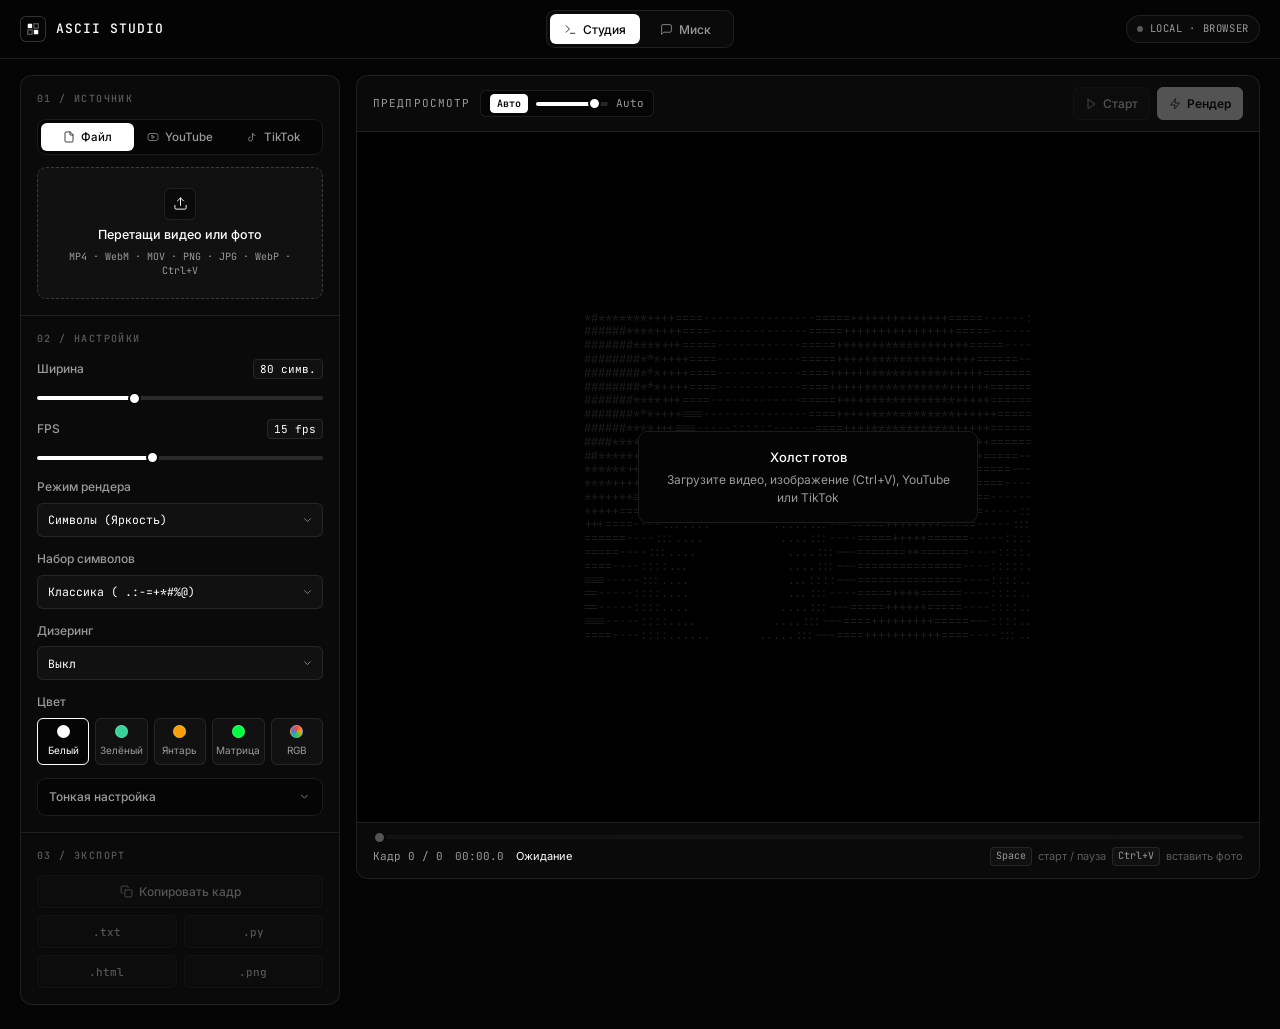
==== index.html @ 94d60fa5 "Rename html.html to index.html" ====
<!DOCTYPE html>
<html lang="ru">
<head>
  <meta charset="UTF-8">
  <meta name="viewport" content="width=device-width, initial-scale=1.0">
  <title>ASCII Studio — ASCII &amp; Braille конвертер</title>

  <!-- Inline Monochrome SVG Favicon -->
  <link rel="icon" type="image/svg+xml" href="data:image/svg+xml,%3Csvg xmlns='http://www.w3.org/2000/svg' viewBox='0 0 32 32'%3E%3Crect x='1' y='1' width='30' height='30' rx='6' fill='%23050505' stroke='%23ffffff' stroke-opacity='0.28' stroke-width='1.5'/%3E%3Crect x='7' y='7' width='8.5' height='8.5' fill='%23ffffff'/%3E%3Crect x='16.5' y='16.5' width='8.5' height='8.5' fill='%23ffffff'/%3E%3Crect x='16.5' y='7' width='8.5' height='8.5' fill='none' stroke='%23ffffff' stroke-opacity='0.28' stroke-width='1.5'/%3E%3Crect x='7' y='16.5' width='8.5' height='8.5' fill='none' stroke='%23ffffff' stroke-opacity='0.28' stroke-width='1.5'/%3E%3C/svg%3E">

  <!-- Google Fonts: Inter & JetBrains Mono -->
  <link rel="preconnect" href="https://fonts.googleapis.com">
  <link rel="preconnect" href="https://fonts.gstatic.com" crossorigin>
  <link href="https://fonts.googleapis.com/css2?family=Inter:wght@400;500;600&family=JetBrains+Mono:wght@400;500&display=swap" rel="stylesheet">

  <style>
    /* ==========================================================================
       DESIGN TOKENS — STRICT BLACK & WHITE MINIMALISM
       ========================================================================== */
    :root {
      --bg: #050505;
      --panel: #0A0A0A;
      --surface: #111111;
      --surface-hover: #171717;

      --border: rgba(255, 255, 255, 0.09);
      --border-hover: rgba(255, 255, 255, 0.18);
      --border-strong: rgba(255, 255, 255, 0.42);

      --text-primary: #FFFFFF;
      --text-secondary: #9A9A9A;
      --text-muted: #5A5A5A;

      --accent: #FFFFFF;
      --accent-fg: #050505;

      --font-sans: 'Inter', -apple-system, BlinkMacSystemFont, sans-serif;
      --font-mono: 'JetBrains Mono', ui-monospace, SFMono-Regular, Menlo, monospace;

      --ease: cubic-bezier(0.16, 1, 0.3, 1);
      --r-sm: 6px;
      --r-md: 9px;
      --r-lg: 12px;
    }

    /* ==========================================================================
       RESET & BASE
       ========================================================================== */
    *, *::before, *::after {
      margin: 0;
      padding: 0;
      box-sizing: border-box;
    }

    html, body {
      height: 100%;
    }

    body {
      background: var(--bg);
      color: var(--text-primary);
      font-family: var(--font-sans);
      font-size: 13px;
      line-height: 1.48;
      -webkit-font-smoothing: antialiased;
      -moz-osx-font-smoothing: grayscale;
      overflow-x: hidden;
      display: flex;
      flex-direction: column;
      min-height: 100vh;
    }

    .tabular {
      font-family: var(--font-mono);
      font-variant-numeric: tabular-nums;
    }

    :focus-visible {
      outline: 2px solid var(--accent);
      outline-offset: 2px;
    }

    ::-webkit-scrollbar {
      width: 6px;
      height: 6px;
    }
    ::-webkit-scrollbar-track {
      background: transparent;
    }
    ::-webkit-scrollbar-thumb {
      background: rgba(255, 255, 255, 0.14);
      border-radius: 3px;
    }
    ::-webkit-scrollbar-thumb:hover {
      background: rgba(255, 255, 255, 0.28);
    }

    /* ==========================================================================
       GPU-ONLY ANIMATIONS
       ========================================================================== */
    @keyframes fadeUp {
      from {
        opacity: 0;
        transform: translateY(6px);
      }
      to {
        opacity: 1;
        transform: translateY(0);
      }
    }

    @keyframes pulseDot {
      0%, 100% {
        opacity: 1;
        transform: scale(1);
      }
      50% {
        opacity: 0.3;
        transform: scale(0.75);
      }
    }

    @keyframes spin {
      to {
        transform: rotate(360deg);
      }
    }

    .anim-in {
      opacity: 0;
      animation: fadeUp 340ms var(--ease) forwards;
      will-change: transform, opacity;
    }
    .anim-d1 { animation-delay: 40ms; }
    .anim-d2 { animation-delay: 90ms; }

    .icon-spin {
      animation: spin 0.85s linear infinite;
    }

    /* ==========================================================================
       HEADER NAVIGATION
       ========================================================================== */
    .header {
      position: sticky;
      top: 0;
      z-index: 40;
      background: rgba(5, 5, 5, 0.90);
      backdrop-filter: blur(12px);
      -webkit-backdrop-filter: blur(12px);
      border-bottom: 1px solid var(--border);
    }

    .header-inner {
      max-width: 1520px;
      margin: 0 auto;
      padding: 10px 20px;
      display: grid;
      grid-template-columns: 1fr auto 1fr;
      align-items: center;
      gap: 16px;
    }

    .brand {
      display: inline-flex;
      align-items: center;
      gap: 10px;
      justify-self: start;
    }

    .brand-mark {
      width: 26px;
      height: 26px;
      border-radius: var(--r-sm);
      background: var(--bg);
      border: 1px solid var(--border-hover);
      display: grid;
      place-items: center;
      color: var(--accent);
      flex-shrink: 0;
    }

    .brand-name {
      font-family: var(--font-mono);
      font-size: 13px;
      font-weight: 500;
      letter-spacing: 0.08em;
      text-transform: uppercase;
      color: var(--text-primary);
    }

    .header-right {
      justify-self: end;
      display: inline-flex;
      align-items: center;
      gap: 10px;
    }

    .local-badge {
      display: inline-flex;
      align-items: center;
      gap: 7px;
      padding: 5px 10px;
      border-radius: 999px;
      background: var(--panel);
      border: 1px solid var(--border);
      font-family: var(--font-mono);
      font-size: 10.5px;
      letter-spacing: 0.06em;
      color: var(--text-secondary);
      white-space: nowrap;
    }

    .status-dot {
      width: 6px;
      height: 6px;
      border-radius: 50%;
      background: var(--text-muted);
      flex-shrink: 0;
      transition: background-color 200ms var(--ease);
    }

    .local-badge[data-state="ready"] .status-dot {
      background: var(--accent);
    }

    .local-badge[data-state="active"] .status-dot {
      background: var(--accent);
      animation: pulseDot 1s var(--ease) infinite;
    }

    .local-badge[data-state="error"] .status-dot {
      background: #E5534B;
    }

    /* ==========================================================================
       SEGMENTED CONTROLS (SLIDING WHITE INDICATOR)
       ========================================================================== */
    .segmented {
      position: relative;
      display: grid;
      padding: 3px;
      background: var(--panel);
      border: 1px solid var(--border);
      border-radius: var(--r-md);
    }

    .segmented-bg-dark {
      background: var(--bg);
    }

    .segmented-2 { grid-template-columns: repeat(2, 1fr); }
    .segmented-3 { grid-template-columns: repeat(3, 1fr); }

    .seg-indicator {
      position: absolute;
      top: 3px;
      left: 3px;
      height: calc(100% - 6px);
      background: var(--accent);
      border-radius: 6px;
      transform: translateX(0%);
      transition: transform 280ms var(--ease);
      will-change: transform;
      pointer-events: none;
    }

    .segmented-2 .seg-indicator { width: calc((100% - 6px) / 2); }
    .segmented-2[data-index="0"] .seg-indicator { transform: translateX(0%); }
    .segmented-2[data-index="1"] .seg-indicator { transform: translateX(100%); }

    .segmented-3 .seg-indicator { width: calc((100% - 6px) / 3); }
    .segmented-3[data-index="0"] .seg-indicator { transform: translateX(0%); }
    .segmented-3[data-index="1"] .seg-indicator { transform: translateX(100%); }
    .segmented-3[data-index="2"] .seg-indicator { transform: translateX(200%); }

    .seg-btn {
      position: relative;
      z-index: 1;
      display: inline-flex;
      align-items: center;
      justify-content: center;
      gap: 6px;
      height: 30px;
      padding: 0 14px;
      border: none;
      background: transparent;
      color: var(--text-secondary);
      font-family: var(--font-sans);
      font-size: 12px;
      font-weight: 500;
      cursor: pointer;
      border-radius: 6px;
      white-space: nowrap;
      transition: color 200ms var(--ease);
    }

    .seg-btn:hover {
      color: var(--text-primary);
    }

    .seg-btn.active {
      color: var(--accent-fg);
    }

    .seg-btn-sm {
      height: 28px;
      padding: 0 9px;
      font-size: 11.5px;
    }

    /* ==========================================================================
       WORKSPACES
       ========================================================================== */
    .main-container {
      flex: 1;
      width: 100%;
      max-width: 1520px;
      margin: 0 auto;
      padding: 16px 20px 24px;
    }

    .workspace {
      display: none;
      grid-template-columns: 320px minmax(0, 1fr);
      gap: 16px;
      align-items: start;
    }

    .workspace.active {
      display: grid;
      animation: fadeUp 260ms var(--ease);
    }

    .panel {
      background: var(--panel);
      border: 1px solid var(--border);
      border-radius: var(--r-lg);
      min-width: 0;
    }

    /* ==========================================================================
       SIDEBAR CONTROLS
       ========================================================================== */
    .sidebar {
      display: flex;
      flex-direction: column;
    }

    .section {
      padding: 16px;
      border-bottom: 1px solid var(--border);
    }

    .section:last-child {
      border-bottom: none;
    }

    .section-head {
      display: flex;
      align-items: center;
      justify-content: space-between;
      margin-bottom: 12px;
    }

    .section-title {
      font-family: var(--font-mono);
      font-size: 10px;
      font-weight: 500;
      letter-spacing: 0.14em;
      text-transform: uppercase;
      color: var(--text-muted);
    }

    .pill-tag {
      display: none;
      padding: 2px 7px;
      border-radius: 4px;
      background: var(--surface);
      border: 1px solid var(--border);
      font-family: var(--font-mono);
      font-size: 10px;
      color: var(--text-secondary);
    }

    .pill-tag.visible {
      display: inline-block;
    }

    .tab-pane {
      display: none;
      margin-top: 12px;
    }

    .tab-pane.active {
      display: block;
      animation: fadeUp 220ms var(--ease);
    }

    /* Dropzone */
    .dropzone {
      display: flex;
      flex-direction: column;
      align-items: center;
      justify-content: center;
      gap: 6px;
      padding: 20px 12px;
      border: 1px dashed rgba(255, 255, 255, 0.18);
      border-radius: var(--r-md);
      background: var(--surface);
      cursor: pointer;
      text-align: center;
      transition: border-color 180ms var(--ease),
                  background-color 180ms var(--ease),
                  transform 180ms var(--ease);
    }

    .dropzone:hover,
    .dropzone.dragover {
      border-color: var(--accent);
      background: var(--surface-hover);
    }

    .dropzone.dragover {
      transform: scale(0.985);
    }

    .dropzone-icon {
      width: 32px;
      height: 32px;
      border-radius: var(--r-sm);
      border: 1px solid var(--border);
      background: var(--panel);
      display: grid;
      place-items: center;
      color: var(--text-primary);
      transition: transform 220ms var(--ease);
    }

    .dropzone:hover .dropzone-icon {
      transform: translateY(-2px);
    }

    .dropzone-title {
      font-size: 12.5px;
      font-weight: 500;
      color: var(--text-primary);
    }

    .dropzone-hint {
      font-family: var(--font-mono);
      font-size: 10px;
      color: var(--text-secondary);
      line-height: 1.4;
    }

    .file-meta {
      margin-top: 10px;
      padding: 7px 10px;
      border-radius: var(--r-sm);
      background: var(--bg);
      border: 1px solid var(--border);
      display: none;
      align-items: center;
      justify-content: space-between;
      gap: 8px;
      font-family: var(--font-mono);
      font-size: 11px;
    }

    .file-meta.visible {
      display: flex;
      animation: fadeUp 200ms var(--ease);
    }

    .file-meta-name {
      color: var(--text-primary);
      overflow: hidden;
      text-overflow: ellipsis;
      white-space: nowrap;
    }

    .file-meta-info {
      color: var(--text-secondary);
      flex-shrink: 0;
    }

    /* Inputs & Selects */
    .stack {
      display: flex;
      flex-direction: column;
      gap: 9px;
    }

    .row-2 {
      display: grid;
      grid-template-columns: 1fr 1fr;
      gap: 8px;
    }

    .input,
    .select {
      width: 100%;
      height: 34px;
      padding: 0 10px;
      background: var(--surface);
      border: 1px solid var(--border);
      border-radius: var(--r-sm);
      color: var(--text-primary);
      font-family: var(--font-mono);
      font-size: 11.5px;
      transition: border-color 180ms var(--ease), background-color 180ms var(--ease);
    }

    .input::placeholder {
      color: var(--text-muted);
    }

    .input:hover,
    .select:hover {
      border-color: var(--border-hover);
    }

    .input:focus,
    .select:focus {
      outline: none;
      border-color: var(--accent);
      background: var(--bg);
    }

    .select-wrap {
      position: relative;
    }

    .select {
      appearance: none;
      -webkit-appearance: none;
      padding-right: 28px;
      cursor: pointer;
    }

    .select-chevron {
      position: absolute;
      right: 9px;
      top: 50%;
      transform: translateY(-50%);
      pointer-events: none;
      color: var(--text-secondary);
    }

    .feedback {
      display: none;
      padding: 8px 10px;
      border-radius: var(--r-sm);
      background: var(--bg);
      border: 1px solid var(--border);
      font-family: var(--font-mono);
      font-size: 11px;
      line-height: 1.45;
      color: var(--text-secondary);
    }

    .feedback.visible {
      display: block;
      animation: fadeUp 200ms var(--ease);
    }

    .feedback.is-error {
      border-color: rgba(229, 83, 75, 0.45);
      color: #F0F0F0;
    }

    .feedback-btn {
      margin-top: 7px;
      display: inline-flex;
      align-items: center;
      padding: 4px 9px;
      border: none;
      border-radius: 4px;
      background: var(--accent);
      color: var(--accent-fg);
      font-family: var(--font-sans);
      font-size: 11px;
      font-weight: 600;
      cursor: pointer;
    }

    /* Parameters */
    .param {
      margin-bottom: 13px;
    }

    .param:last-child {
      margin-bottom: 0;
    }

    .param.is-dimmed {
      opacity: 0.38;
      pointer-events: none;
    }

    .param-head {
      display: flex;
      align-items: center;
      justify-content: space-between;
      margin-bottom: 7px;
      font-size: 12px;
    }

    .param-label {
      color: var(--text-secondary);
      font-weight: 500;
    }

    .param-val {
      font-size: 11px;
      color: var(--text-primary);
      background: var(--surface);
      border: 1px solid var(--border);
      padding: 1px 6px;
      border-radius: 4px;
    }

    /* Monochrome Range Slider */
    input[type="range"].range {
      -webkit-appearance: none;
      appearance: none;
      width: 100%;
      height: 4px;
      border-radius: 999px;
      background: linear-gradient(
        to right,
        var(--accent) 0%,
        var(--accent) var(--pct, 0%),
        rgba(255, 255, 255, 0.13) var(--pct, 0%),
        rgba(255, 255, 255, 0.13) 100%
      );
      outline: none;
      cursor: pointer;
    }

    input[type="range"].range:disabled {
      opacity: 0.3;
      cursor: not-allowed;
    }

    input[type="range"].range::-webkit-slider-thumb {
      -webkit-appearance: none;
      appearance: none;
      width: 13px;
      height: 13px;
      border-radius: 50%;
      background: var(--accent);
      border: 2px solid var(--bg);
      cursor: pointer;
      transition: transform 150ms var(--ease);
    }

    input[type="range"].range:not(:disabled):hover::-webkit-slider-thumb,
    input[type="range"].range:not(:disabled):active::-webkit-slider-thumb {
      transform: scale(1.22);
    }

    input[type="range"].range::-moz-range-thumb {
      width: 13px;
      height: 13px;
      border-radius: 50%;
      background: var(--accent);
      border: 2px solid var(--bg);
      cursor: pointer;
      transition: transform 150ms var(--ease);
    }

    /* Color Swatches */
    .color-grid {
      display: grid;
      grid-template-columns: repeat(5, 1fr);
      gap: 6px;
    }

    .color-chip {
      position: relative;
      display: flex;
      flex-direction: column;
      align-items: center;
      gap: 5px;
      padding: 6px 3px;
      background: var(--surface);
      border: 1px solid var(--border);
      border-radius: var(--r-sm);
      cursor: pointer;
      font-size: 10px;
      color: var(--text-secondary);
      user-select: none;
      transition: border-color 180ms var(--ease), color 180ms var(--ease), transform 120ms var(--ease);
    }

    .color-chip:hover {
      border-color: var(--border-hover);
      color: var(--text-primary);
    }

    .color-chip:active {
      transform: scale(0.96);
    }

    .color-chip input {
      position: absolute;
      opacity: 0;
      pointer-events: none;
    }

    .color-chip:has(input:checked) {
      border-color: var(--accent);
      background: var(--bg);
      color: var(--text-primary);
    }

    .dot-swatch {
      width: 13px;
      height: 13px;
      border-radius: 50%;
      border: 1px solid rgba(255, 255, 255, 0.24);
    }

    /* Collapsible Fine-Tuning (<details>) */
    details.fine-tune {
      margin-top: 12px;
      border: 1px solid var(--border);
      border-radius: var(--r-md);
      background: var(--bg);
      overflow: hidden;
    }

    details.fine-tune summary {
      list-style: none;
      display: flex;
      align-items: center;
      justify-content: space-between;
      padding: 9px 11px;
      font-size: 12px;
      font-weight: 500;
      color: var(--text-secondary);
      cursor: pointer;
      user-select: none;
      transition: color 180ms var(--ease), background-color 180ms var(--ease);
    }

    details.fine-tune summary::-webkit-details-marker {
      display: none;
    }

    details.fine-tune summary:hover {
      color: var(--text-primary);
      background: var(--surface);
    }

    details.fine-tune summary svg {
      transition: transform 220ms var(--ease);
    }

    details.fine-tune[open] summary svg {
      transform: rotate(180deg);
    }

    .fine-tune-body {
      padding: 12px 11px;
      border-top: 1px solid var(--border);
      display: flex;
      flex-direction: column;
      gap: 11px;
    }

    /* Toggle Switch */
    .toggle-row {
      display: flex;
      align-items: center;
      justify-content: space-between;
      gap: 10px;
      padding: 7px 10px;
      background: var(--surface);
      border: 1px solid var(--border);
      border-radius: var(--r-sm);
      cursor: pointer;
      user-select: none;
      transition: border-color 180ms var(--ease);
    }

    .toggle-row:hover {
      border-color: var(--border-hover);
    }

    .toggle-text {
      font-size: 11.5px;
      color: var(--text-primary);
    }

    .switch {
      position: relative;
      width: 32px;
      height: 17px;
      flex-shrink: 0;
    }

    .switch input {
      position: absolute;
      opacity: 0;
      width: 0;
      height: 0;
    }

    .switch-track {
      position: absolute;
      inset: 0;
      border-radius: 999px;
      background: var(--bg);
      border: 1px solid var(--border-hover);
      transition: background-color 200ms var(--ease), border-color 200ms var(--ease);
    }

    .switch-thumb {
      position: absolute;
      top: 2px;
      left: 2px;
      width: 11px;
      height: 11px;
      border-radius: 50%;
      background: var(--text-secondary);
      transform: translateX(0);
      transition: transform 220ms var(--ease), background-color 200ms var(--ease);
      will-change: transform;
    }

    .switch input:checked + .switch-track {
      background: var(--accent);
      border-color: var(--accent);
    }

    .switch input:checked + .switch-track .switch-thumb {
      transform: translateX(15px);
      background: var(--accent-fg);
    }

    /* ==========================================================================
       BUTTONS
       ========================================================================== */
    .btn {
      display: inline-flex;
      align-items: center;
      justify-content: center;
      gap: 6px;
      height: 33px;
      padding: 0 11px;
      background: var(--surface);
      color: var(--text-primary);
      border: 1px solid var(--border);
      border-radius: var(--r-sm);
      font-family: var(--font-sans);
      font-size: 12px;
      font-weight: 500;
      cursor: pointer;
      white-space: nowrap;
      transition: background-color 160ms var(--ease),
                  border-color 160ms var(--ease),
                  color 160ms var(--ease),
                  transform 120ms var(--ease),
                  opacity 160ms var(--ease);
    }

    .btn:hover:not(:disabled) {
      border-color: var(--border-hover);
      background: var(--surface-hover);
    }

    .btn:active:not(:disabled) {
      transform: scale(0.98);
    }

    .btn:disabled {
      opacity: 0.30;
      cursor: not-allowed;
    }

    .btn-primary {
      background: var(--accent);
      color: var(--accent-fg);
      border-color: var(--accent);
      font-weight: 600;
    }

    .btn-primary:hover:not(:disabled) {
      background: #E8E8E8;
      border-color: #E8E8E8;
      color: var(--accent-fg);
    }

    .btn-cancel {
      background: transparent;
      color: var(--text-primary);
      border-color: var(--accent);
    }

    .btn-full {
      width: 100%;
    }

    .btn-mono {
      font-family: var(--font-mono);
      font-size: 11px;
    }

    .export-grid {
      display: grid;
      grid-template-columns: repeat(2, 1fr);
      gap: 7px;
    }

    .export-grid .btn-wide {
      grid-column: span 2;
    }

    /* ==========================================================================
       STUDIO PREVIEW PANEL
       ========================================================================== */
    .viewport-panel {
      display: flex;
      flex-direction: column;
      min-height: calc(100vh - 96px);
    }

    .viewport-header {
      padding: 11px 16px;
      border-bottom: 1px solid var(--border);
      display: flex;
      align-items: center;
      justify-content: space-between;
      gap: 12px;
      flex-wrap: wrap;
    }

    .viewport-left {
      display: flex;
      align-items: center;
      gap: 10px;
      flex-wrap: wrap;
    }

    .viewport-title {
      font-family: var(--font-mono);
      font-size: 11px;
      letter-spacing: 0.1em;
      text-transform: uppercase;
      color: var(--text-secondary);
    }

    .dim-badge {
      display: none;
      padding: 2px 8px;
      border-radius: 4px;
      background: var(--surface);
      border: 1px solid var(--border);
      font-size: 11px;
      color: var(--text-primary);
    }

    .dim-badge.visible {
      display: inline-block;
    }

    .scale-ctrl {
      display: inline-flex;
      align-items: center;
      gap: 8px;
      padding: 3px 9px;
      border-radius: var(--r-sm);
      background: var(--bg);
      border: 1px solid var(--border);
      font-size: 11px;
      color: var(--text-secondary);
    }

    .scale-ctrl input[type="range"] {
      width: 72px;
    }

    .scale-auto-btn {
      padding: 2px 6px;
      border-radius: 4px;
      border: 1px solid var(--border);
      background: var(--surface);
      color: var(--text-secondary);
      font-family: var(--font-mono);
      font-size: 10px;
      cursor: pointer;
      transition: all 160ms var(--ease);
    }

    .scale-auto-btn.active {
      background: var(--accent);
      border-color: var(--accent);
      color: var(--accent-fg);
      font-weight: 600;
    }

    .toolbar {
      display: flex;
      align-items: center;
      gap: 7px;
      flex-wrap: wrap;
    }

    .stage {
      position: relative;
      flex: 1;
      min-height: 460px;
      background: #000000;
      overflow: auto;
      display: flex;
      align-items: center;
      justify-content: center;
      padding: 18px;
    }

    .progress-track {
      position: absolute;
      top: 0;
      left: 0;
      right: 0;
      height: 2px;
      background: rgba(255, 255, 255, 0.08);
      z-index: 12;
      opacity: 0;
      transition: opacity 200ms var(--ease);
      pointer-events: none;
    }

    .progress-track.active {
      opacity: 1;
    }

    .progress-fill {
      width: 100%;
      height: 100%;
      background: var(--accent);
      transform-origin: left center;
      transform: scaleX(0);
      will-change: transform;
    }

    .ascii-output {
      margin: 0;
      font-family: var(--font-mono);
      font-size: 10px;
      line-height: 1.05;
      letter-spacing: 0;
      white-space: pre;
      color: #FFFFFF;
      user-select: text;
      transition: color 180ms var(--ease);
    }

    .ascii-output[data-color="white"]  { color: #FFFFFF; }
    .ascii-output[data-color="green"]  { color: #34D399; }
    .ascii-output[data-color="amber"]  { color: #F59E0B; }
    .ascii-output[data-color="matrix"] { color: #00FF41; }

    /* Empty Ambient Wave State */
    .empty-state {
      position: absolute;
      inset: 0;
      display: flex;
      align-items: center;
      justify-content: center;
      overflow: hidden;
      background: #000000;
      z-index: 5;
      transition: opacity 260ms var(--ease);
    }

    .empty-state.hidden {
      opacity: 0;
      pointer-events: none;
    }

    .ambient-wave {
      position: absolute;
      inset: 0;
      margin: 0;
      display: flex;
      align-items: center;
      justify-content: center;
      font-family: var(--font-mono);
      font-size: 12px;
      line-height: 1.15;
      color: rgba(255, 255, 255, 0.11);
      white-space: pre;
      user-select: none;
      pointer-events: none;
      overflow: hidden;
    }

    .empty-card {
      position: relative;
      z-index: 2;
      padding: 16px 22px;
      border-radius: var(--r-md);
      background: rgba(5, 5, 5, 0.88);
      border: 1px solid var(--border);
      backdrop-filter: blur(8px);
      -webkit-backdrop-filter: blur(8px);
      text-align: center;
      max-width: 340px;
    }

    .empty-title {
      font-size: 13px;
      font-weight: 500;
      color: var(--text-primary);
      margin-bottom: 4px;
    }

    .empty-sub {
      font-size: 12px;
      color: var(--text-secondary);
    }

    /* Timeline */
    .timeline {
      padding: 12px 16px;
      border-top: 1px solid var(--border);
      background: var(--panel);
      border-radius: 0 0 var(--r-lg) var(--r-lg);
      display: flex;
      flex-direction: column;
      gap: 8px;
    }

    .timeline-row {
      display: flex;
      align-items: center;
      justify-content: space-between;
      gap: 12px;
      font-size: 11px;
      color: var(--text-secondary);
      flex-wrap: wrap;
    }

    .timeline-left {
      display: flex;
      align-items: center;
      gap: 12px;
    }

    .kbd-hints {
      display: inline-flex;
      align-items: center;
      gap: 6px;
      color: var(--text-muted);
    }

    kbd {
      font-family: var(--font-mono);
      font-size: 10px;
      padding: 1px 5px;
      border-radius: 4px;
      background: var(--surface);
      border: 1px solid var(--border);
      color: var(--text-secondary);
    }

    /* ==========================================================================
       MISC WORKSPACE — PHOTOS ONLY (STEAM / TELEGRAM / DISCORD)
       ========================================================================== */
    .misc-stage {
      flex: 1;
      min-height: 500px;
      background: #060606;
      padding: 20px;
      display: flex;
      flex-direction: column;
      align-items: center;
      gap: 16px;
      overflow: auto;
      position: relative;
    }

    .misc-diag {
      width: 100%;
      max-width: 660px;
      padding: 13px 15px;
      border-radius: var(--r-md);
      background: var(--panel);
      border: 1px solid var(--border);
      display: flex;
      flex-direction: column;
      gap: 10px;
    }

    .misc-diag-top {
      display: flex;
      align-items: center;
      justify-content: space-between;
      gap: 10px;
      flex-wrap: wrap;
    }

    .misc-chips {
      display: flex;
      align-items: center;
      gap: 8px;
      flex-wrap: wrap;
    }

    .chip {
      display: inline-flex;
      align-items: center;
      gap: 5px;
      padding: 3px 8px;
      border-radius: 4px;
      background: var(--surface);
      border: 1px solid var(--border);
      font-size: 11px;
      color: var(--text-primary);
    }

    .chip.is-warn {
      border-color: rgba(245, 158, 11, 0.5);
      color: #FBBF24;
    }

    .chip.is-danger {
      border-color: rgba(229, 83, 75, 0.65);
      color: #FF7B72;
    }

    .limit-bar-track {
      width: 100%;
      height: 3px;
      border-radius: 999px;
      background: rgba(255, 255, 255, 0.08);
      overflow: hidden;
    }

    .limit-bar-fill {
      width: 100%;
      height: 100%;
      background: var(--accent);
      transform-origin: left center;
      transform: scaleX(0);
      transition: transform 220ms var(--ease), background-color 200ms var(--ease);
    }

    .limit-bar-fill.is-warn { background: #F59E0B; }
    .limit-bar-fill.is-danger { background: #E5534B; }

    .misc-platform-opts {
      display: flex;
      align-items: center;
      justify-content: space-between;
      gap: 10px;
      flex-wrap: wrap;
      padding-top: 8px;
      border-top: 1px solid var(--border);
    }

    .misc-warnings {
      display: none;
      flex-direction: column;
      gap: 4px;
      padding-top: 6px;
      border-top: 1px solid var(--border);
    }

    .misc-warnings.visible {
      display: flex;
    }

    .warn-line {
      font-size: 11px;
      color: #FBBF24;
      line-height: 1.4;
    }

    .warn-line.is-danger {
      color: #FF7B72;
    }

    .platform-pane {
      display: none;
      width: 100%;
      max-width: 660px;
    }

    .platform-pane.active {
      display: block;
      animation: fadeUp 220ms var(--ease);
    }

    /* --- 1. STEAM MOCKUP --- */
    .steam-shell {
      background: #1b2838;
      border: 1px solid rgba(255, 255, 255, 0.08);
      border-radius: 4px;
      padding: 16px;
      box-shadow: 0 10px 28px rgba(0, 0, 0, 0.45);
    }

    .steam-bar {
      display: flex;
      align-items: center;
      justify-content: space-between;
      padding-bottom: 9px;
      margin-bottom: 10px;
      border-bottom: 1px solid rgba(255, 255, 255, 0.07);
      font-family: Arial, Helvetica, sans-serif;
      font-size: 12px;
      color: #8f98a0;
    }

    .steam-comment {
      display: flex;
      align-items: flex-start;
      gap: 11px;
      padding: 10px 12px;
      background: #16202d;
      border-top: 1px solid rgba(255, 255, 255, 0.06);
      border-radius: 2px;
    }

    .steam-avatar {
      width: 34px;
      height: 34px;
      flex-shrink: 0;
      border: 2px solid #57cbde;
      background: #101822;
      display: grid;
      place-items: center;
      color: #66c0f4;
      font-family: var(--font-mono);
      font-size: 11px;
      font-weight: 600;
    }

    .steam-body {
      flex: 1;
      min-width: 0;
    }

    .steam-author-row {
      display: flex;
      align-items: baseline;
      gap: 8px;
      margin-bottom: 4px;
      font-family: Arial, Helvetica, sans-serif;
    }

    .steam-nick {
      color: #66c0f4;
      font-size: 13px;
      font-weight: 600;
      outline: none;
      padding: 0 2px;
      border-radius: 2px;
    }

    .steam-nick:focus {
      background: rgba(102, 192, 244, 0.14);
    }

    .steam-date {
      color: #56707f;
      font-size: 11px;
    }

    .steam-text {
      max-width: 580px;
      max-height: 396px; /* ~22 lines * 18px */
      overflow-y: auto;
      overflow-x: hidden;
      font-family: Arial, Helvetica, sans-serif;
      font-size: 13px;
      line-height: 18px;
      color: #acb2b8;
      white-space: pre-line; /* Collapses regular ASCII spaces like real Steam */
      word-wrap: break-word;
      overflow-wrap: break-word;
      user-select: text;
    }

    /* --- 2. TELEGRAM MOCKUP --- */
    .tg-shell {
      background: #0e1621;
      border: 1px solid rgba(255, 255, 255, 0.08);
      border-radius: 10px;
      padding: 18px;
      box-shadow: 0 10px 28px rgba(0, 0, 0, 0.45);
      display: flex;
      flex-direction: column;
      align-items: flex-end;
    }

    .tg-header {
      width: 100%;
      display: flex;
      align-items: center;
      justify-content: space-between;
      padding-bottom: 10px;
      margin-bottom: 14px;
      border-bottom: 1px solid rgba(255, 255, 255, 0.06);
      font-size: 12px;
      color: #708499;
    }

    .tg-bubble {
      background: #182533;
      border-radius: 12px 12px 3px 12px;
      padding: 10px 12px 8px;
      color: #f5f5f5;
      max-width: 100%;
      overflow-x: hidden;
      transition: width 240ms var(--ease);
    }

    .tg-bubble[data-device="mobile"] {
      width: 295px;
    }

    .tg-bubble[data-device="desktop"] {
      width: 490px;
    }

    .tg-text {
      margin: 0;
      font-size: 12.5px;
      line-height: 1.25;
      white-space: pre-wrap;
      word-break: break-all;
      user-select: text;
    }

    .tg-text.is-mono {
      font-family: var(--font-mono);
      font-size: 11px;
      line-height: 1.15;
      background: rgba(0, 0, 0, 0.24);
      padding: 8px 9px;
      border-radius: 6px;
      color: #e2edf8;
    }

    .tg-text.is-braille {
      font-family: -apple-system, BlinkMacSystemFont, 'Segoe UI', Roboto, sans-serif;
      font-size: 13px;
      line-height: 1.18;
    }

    .tg-meta {
      display: flex;
      align-items: center;
      justify-content: flex-end;
      gap: 4px;
      margin-top: 6px;
      font-size: 10.5px;
      color: #6c7f93;
    }

    .tg-checks {
      color: #5eb5f7;
    }

    /* --- 3. DISCORD MOCKUP --- */
    .dc-shell {
      background: #313338;
      border: 1px solid rgba(255, 255, 255, 0.08);
      border-radius: 8px;
      padding: 18px;
      box-shadow: 0 10px 28px rgba(0, 0, 0, 0.45);
      font-family: 'gg sans', 'Inter', 'Helvetica Neue', sans-serif;
    }

    .dc-msg {
      display: flex;
      align-items: flex-start;
      gap: 14px;
    }

    .dc-avatar {
      width: 40px;
      height: 40px;
      border-radius: 50%;
      background: #1e1f22;
      border: 1px solid rgba(255, 255, 255, 0.12);
      flex-shrink: 0;
      display: grid;
      place-items: center;
      color: #dbdee1;
      font-family: var(--font-mono);
      font-size: 13px;
      font-weight: 600;
    }

    .dc-body {
      flex: 1;
      min-width: 0;
    }

    .dc-author-row {
      display: flex;
      align-items: baseline;
      gap: 8px;
      margin-bottom: 5px;
    }

    .dc-nick {
      color: #f2f3f5;
      font-size: 15px;
      font-weight: 500;
      outline: none;
    }

    .dc-time {
      color: #949ba4;
      font-size: 11.5px;
    }

    .dc-codeblock {
      margin: 0;
      padding: 10px 12px;
      border-radius: 5px;
      background: #2b2d31;
      border: 1px solid #1e1f22;
      font-family: var(--font-mono);
      font-size: 11.5px;
      line-height: 1.15;
      color: #dbdee1;
      white-space: pre;
      overflow-x: auto;
      user-select: text;
    }

    .dc-plain {
      margin: 0;
      font-size: 14px;
      line-height: 1.2;
      color: #dbdee1;
      white-space: pre-wrap;
      word-break: break-word;
      user-select: text;
    }

    .misc-empty {
      width: 100%;
      max-width: 660px;
      padding: 46px 20px;
      border-radius: var(--r-md);
      border: 1px dashed var(--border-hover);
      background: var(--panel);
      text-align: center;
      color: var(--text-secondary);
    }

    .misc-empty.hidden {
      display: none;
    }

    /* ==========================================================================
       RESPONSIVE
       ========================================================================== */
    @media (max-width: 980px) {
      .header-inner {
        grid-template-columns: 1fr auto;
        padding: 10px 14px;
      }

      .header-right {
        display: none;
      }

      .main-container {
        padding: 12px 14px 20px;
      }

      .workspace.active {
        grid-template-columns: 1fr;
      }

      .viewport-panel {
        min-height: 520px;
      }

      .stage {
        min-height: 360px;
      }

      .kbd-hints {
        display: none;
      }

      .tg-bubble[data-device="desktop"] {
        width: 100%;
      }
    }

    @media (prefers-reduced-motion: reduce) {
      *, *::before, *::after {
        animation-duration: 0.01ms !important;
        animation-iteration-count: 1 !important;
        transition-duration: 0.01ms !important;
      }
      .anim-in {
        opacity: 1;
        transform: none;
      }
    }
  </style>
</head>
<body>

  <!-- ========================================================================
       HEADER NAVIGATION
       ======================================================================== -->
  <header class="header anim-in">
    <div class="header-inner">
      <div class="brand">
        <div class="brand-mark" aria-hidden="true">
          <svg width="14" height="14" viewBox="0 0 16 16" fill="none">
            <rect x="2" y="2" width="5" height="5" fill="currentColor"/>
            <rect x="9" y="9" width="5" height="5" fill="currentColor"/>
            <rect x="9" y="2" width="5" height="5" stroke="currentColor" stroke-opacity="0.32" stroke-width="1.5"/>
            <rect x="2" y="9" width="5" height="5" stroke="currentColor" stroke-opacity="0.32" stroke-width="1.5"/>
          </svg>
        </div>
        <span class="brand-name">ASCII Studio</span>
      </div>

      <!-- Main Workspace Switcher: Студия | Миск -->
      <nav class="segmented segmented-2" id="mainNav" data-index="0" role="tablist" aria-label="Рабочее пространство">
        <div class="seg-indicator" aria-hidden="true"></div>
        <button type="button" class="seg-btn active" data-ws="studio" data-index="0" role="tab" aria-selected="true">
          <svg width="13" height="13" viewBox="0 0 24 24" fill="none" stroke="currentColor" stroke-width="1.5" stroke-linecap="round" stroke-linejoin="round" aria-hidden="true">
            <polyline points="4 17 10 11 4 5"/>
            <line x1="12" y1="19" x2="20" y2="19"/>
          </svg>
          <span>Студия</span>
        </button>
        <button type="button" class="seg-btn" data-ws="misc" data-index="1" role="tab" aria-selected="false">
          <svg width="13" height="13" viewBox="0 0 24 24" fill="none" stroke="currentColor" stroke-width="1.5" stroke-linecap="round" stroke-linejoin="round" aria-hidden="true">
            <path d="M21 15a2 2 0 0 1-2 2H7l-4 4V5a2 2 0 0 1 2-2h14a2 2 0 0 1 2 2z"/>
          </svg>
          <span>Миск</span>
        </button>
      </nav>

      <div class="header-right">
        <div class="local-badge" id="globalStatusBadge" data-state="idle" role="status" aria-live="polite">
          <span class="status-dot" aria-hidden="true"></span>
          <span id="globalStatusText">LOCAL · BROWSER</span>
        </div>
      </div>
    </div>
  </header>

  <main class="main-container">

    <!-- ======================================================================
         WORKSPACE 1: СТУДИЯ (VIDEO + PHOTO + YOUTUBE + TIKTOK)
         ====================================================================== -->
    <div class="workspace active" id="ws-studio">

      <!-- STUDIO SIDEBAR -->
      <aside class="panel sidebar anim-in anim-d1">

        <!-- 01 / SOURCE -->
        <section class="section">
          <div class="section-head">
            <span class="section-title">01 / Источник</span>
            <span class="pill-tag" id="studioMediaPill"></span>
          </div>

          <div class="segmented segmented-3 segmented-bg-dark" id="sourceTabs" data-index="0" role="tablist">
            <div class="seg-indicator" aria-hidden="true"></div>
            <button type="button" class="seg-btn seg-btn-sm active" data-tab="file" data-index="0" role="tab" aria-selected="true">
              <svg width="12" height="12" viewBox="0 0 24 24" fill="none" stroke="currentColor" stroke-width="1.5" stroke-linecap="round" stroke-linejoin="round" aria-hidden="true">
                <path d="M14 2H6a2 2 0 0 0-2 2v16a2 2 0 0 0 2 2h12a2 2 0 0 0 2-2V8z"/>
                <polyline points="14 2 14 8 20 8"/>
              </svg>
              <span>Файл</span>
            </button>
            <button type="button" class="seg-btn seg-btn-sm" data-tab="youtube" data-index="1" role="tab" aria-selected="false">
              <svg width="12" height="12" viewBox="0 0 24 24" fill="none" stroke="currentColor" stroke-width="1.5" stroke-linecap="round" stroke-linejoin="round" aria-hidden="true">
                <rect x="2" y="5" width="20" height="14" rx="4"/>
                <polygon points="10 9 15 12 10 15 10 9"/>
              </svg>
              <span>YouTube</span>
            </button>
            <button type="button" class="seg-btn seg-btn-sm" data-tab="tiktok" data-index="2" role="tab" aria-selected="false">
              <svg width="12" height="12" viewBox="0 0 24 24" fill="none" stroke="currentColor" stroke-width="1.5" stroke-linecap="round" stroke-linejoin="round" aria-hidden="true">
                <path d="M9 12a4 4 0 1 0 4 4V4a5 5 0 0 0 5 5"/>
              </svg>
              <span>TikTok</span>
            </button>
          </div>

          <!-- SOURCE: FILE -->
          <div class="tab-pane active" id="src-file">
            <label class="dropzone" id="studioDropzone" tabindex="0">
              <input type="file" id="studioFileInput" accept="video/*,image/*" hidden>
              <div class="dropzone-icon" aria-hidden="true">
                <svg width="15" height="15" viewBox="0 0 24 24" fill="none" stroke="currentColor" stroke-width="1.5" stroke-linecap="round" stroke-linejoin="round">
                  <path d="M21 15v4a2 2 0 0 1-2 2H5a2 2 0 0 1-2-2v-4"/>
                  <polyline points="17 8 12 3 7 8"/>
                  <line x1="12" y1="3" x2="12" y2="15"/>
                </svg>
              </div>
              <span class="dropzone-title">Перетащи видео или фото</span>
              <span class="dropzone-hint">MP4 · WebM · MOV · PNG · JPG · WebP · Ctrl+V</span>
            </label>
            <div class="file-meta" id="studioFileMeta">
              <span class="file-meta-name" id="studioFileName"></span>
              <span class="file-meta-info tabular" id="studioFileInfo"></span>
            </div>
          </div>

          <!-- SOURCE: YOUTUBE -->
          <div class="tab-pane" id="src-youtube">
            <div class="stack">
              <input type="url" id="ytUrl" class="input" placeholder="https://youtu.be/... или youtube.com/watch?v=..." autocomplete="off">
              <div class="row-2">
                <button type="button" id="ytVideoBtn" class="btn btn-primary">
                  <svg id="ytVideoIcon" width="12" height="12" viewBox="0 0 24 24" fill="none" stroke="currentColor" stroke-width="1.5" stroke-linecap="round" stroke-linejoin="round" aria-hidden="true">
                    <polygon points="5 3 19 12 5 21 5 3"/>
                  </svg>
                  <span id="ytVideoLabel">Видео</span>
                </button>
                <button type="button" id="ytThumbBtn" class="btn">
                  <svg width="12" height="12" viewBox="0 0 24 24" fill="none" stroke="currentColor" stroke-width="1.5" stroke-linecap="round" stroke-linejoin="round" aria-hidden="true">
                    <rect x="3" y="3" width="18" height="18" rx="2"/>
                    <circle cx="8.5" cy="8.5" r="1.5"/>
                    <polyline points="21 15 16 10 5 21"/>
                  </svg>
                  <span>Обложка (HD)</span>
                </button>
              </div>
              <div class="feedback" id="ytFeedback" role="alert"></div>
            </div>
          </div>

          <!-- SOURCE: TIKTOK -->
          <div class="tab-pane" id="src-tiktok">
            <div class="stack">
              <input type="url" id="ttUrl" class="input" placeholder="https://www.tiktok.com/@user/video/..." autocomplete="off">
              <button type="button" id="ttFetchBtn" class="btn btn-primary btn-full">
                <svg id="ttIcon" width="13" height="13" viewBox="0 0 24 24" fill="none" stroke="currentColor" stroke-width="1.5" stroke-linecap="round" stroke-linejoin="round" aria-hidden="true">
                  <path d="M21 15v4a2 2 0 0 1-2 2H5a2 2 0 0 1-2-2v-4"/>
                  <polyline points="7 10 12 15 17 10"/>
                  <line x1="12" y1="15" x2="12" y2="3"/>
                </svg>
                <span id="ttLabel">Получить видео</span>
              </button>
              <div class="feedback" id="ttFeedback" role="alert"></div>
            </div>
          </div>
        </section>

        <!-- 02 / PARAMETERS -->
        <section class="section">
          <div class="section-head">
            <span class="section-title">02 / Настройки</span>
          </div>

          <div class="param">
            <div class="param-head">
              <label for="stWidth" class="param-label">Ширина</label>
              <span class="param-val tabular" id="stWidthVal">80 симв.</span>
            </div>
            <input type="range" id="stWidth" class="range" min="20" max="200" value="80">
          </div>

          <div class="param" id="stFpsWrap">
            <div class="param-head">
              <label for="stFps" class="param-label">FPS</label>
              <span class="param-val tabular" id="stFpsVal">15 fps</span>
            </div>
            <input type="range" id="stFps" class="range" min="5" max="30" value="15">
          </div>

          <div class="param">
            <div class="param-head">
              <label for="stMode" class="param-label">Режим рендера</label>
            </div>
            <div class="select-wrap">
              <select id="stMode" class="select">
                <option value="brightness">Символы (Яркость)</option>
                <option value="braille">Брайль 2×4 (Unicode)</option>
                <option value="sobel">Контуры (Sobel)</option>
                <option value="hybrid">Гибрид (Sobel + Яркость)</option>
              </select>
              <svg class="select-chevron" width="13" height="13" viewBox="0 0 24 24" fill="none" stroke="currentColor" stroke-width="1.5"><polyline points="6 9 12 15 18 9"/></svg>
            </div>
          </div>

          <div class="param" id="stCharsetWrap">
            <div class="param-head">
              <label for="stCharset" class="param-label">Набор символов</label>
            </div>
            <div class="select-wrap">
              <select id="stCharset" class="select">
                <option value="classic">Классика ( .:-=+*#%@)</option>
                <option value="detailed">Детальный (70 символов)</option>
                <option value="contrast">Контраст ( .-+*#@)</option>
                <option value="blocks">Блоки ( ░▒▓█)</option>
                <option value="halfblocks">Полублоки 2× ( ▀▄█)</option>
                <option value="dots">Точки ( ·•●)</option>
                <option value="binary">Двоичный ( 01)</option>
                <option value="matrix">Матрица ( ｦｱｳｴｵ...)</option>
                <option value="custom">Свой набор…</option>
              </select>
              <svg class="select-chevron" width="13" height="13" viewBox="0 0 24 24" fill="none" stroke="currentColor" stroke-width="1.5"><polyline points="6 9 12 15 18 9"/></svg>
            </div>
            <input type="text" id="stCustomChars" class="input" style="margin-top:7px;display:none;" value=" .:-=+*#%@" placeholder="Символы от тёмного к светлому">
          </div>

          <div class="param">
            <div class="param-head">
              <label for="stDither" class="param-label">Дизеринг</label>
            </div>
            <div class="select-wrap">
              <select id="stDither" class="select">
                <option value="none">Выкл</option>
                <option value="floyd">Floyd-Steinberg</option>
                <option value="atkinson">Atkinson (чёткий)</option>
                <option value="stucki">Stucki</option>
                <option value="bayer">Bayer 4×4 (без мерцания)</option>
              </select>
              <svg class="select-chevron" width="13" height="13" viewBox="0 0 24 24" fill="none" stroke="currentColor" stroke-width="1.5"><polyline points="6 9 12 15 18 9"/></svg>
            </div>
          </div>

          <div class="param">
            <div class="param-head">
              <span class="param-label">Цвет</span>
            </div>
            <div class="color-grid" role="radiogroup" aria-label="Цвет ASCII">
              <label class="color-chip">
                <input type="radio" name="stColor" value="white" checked>
                <span class="dot-swatch" style="background:#FFFFFF"></span>
                <span>Белый</span>
              </label>
              <label class="color-chip">
                <input type="radio" name="stColor" value="green">
                <span class="dot-swatch" style="background:#34D399"></span>
                <span>Зелёный</span>
              </label>
              <label class="color-chip">
                <input type="radio" name="stColor" value="amber">
                <span class="dot-swatch" style="background:#F59E0B"></span>
                <span>Янтарь</span>
              </label>
              <label class="color-chip">
                <input type="radio" name="stColor" value="matrix">
                <span class="dot-swatch" style="background:#00FF41"></span>
                <span>Матрица</span>
              </label>
              <label class="color-chip">
                <input type="radio" name="stColor" value="rgb">
                <span class="dot-swatch" style="background:conic-gradient(#ef4444,#f59e0b,#22c55e,#3b82f6,#ef4444)"></span>
                <span>RGB</span>
              </label>
            </div>
          </div>

          <!-- COLLAPSIBLE FINE-TUNING -->
          <details class="fine-tune">
            <summary>
              <span>Тонкая настройка</span>
              <svg width="13" height="13" viewBox="0 0 24 24" fill="none" stroke="currentColor" stroke-width="1.5"><polyline points="6 9 12 15 18 9"/></svg>
            </summary>
            <div class="fine-tune-body">
              <div class="param" style="margin:0">
                <div class="param-head">
                  <label for="stBright" class="param-label">Яркость</label>
                  <span class="param-val tabular" id="stBrightVal">0</span>
                </div>
                <input type="range" id="stBright" class="range" min="-100" max="100" value="0">
              </div>

              <div class="param" style="margin:0">
                <div class="param-head">
                  <label for="stContrast" class="param-label">Контраст</label>
                  <span class="param-val tabular" id="stContrastVal">0</span>
                </div>
                <input type="range" id="stContrast" class="range" min="-100" max="100" value="0">
              </div>

              <div class="param" style="margin:0">
                <div class="param-head">
                  <label for="stThreshold" class="param-label">Порог (Брайль / Sobel)</label>
                  <span class="param-val tabular" id="stThresholdVal">128</span>
                </div>
                <input type="range" id="stThreshold" class="range" min="0" max="255" value="128">
              </div>

              <label class="toggle-row">
                <span class="toggle-text">Автоконтраст (2%–98%)</span>
                <span class="switch"><input type="checkbox" id="stAutoContrast"><span class="switch-track"><span class="switch-thumb"></span></span></span>
              </label>

              <label class="toggle-row">
                <span class="toggle-text">Инверсия яркости</span>
                <span class="switch"><input type="checkbox" id="stInvert"><span class="switch-track"><span class="switch-thumb"></span></span></span>
              </label>

              <label class="toggle-row">
                <span class="toggle-text">Отразить по горизонтали</span>
                <span class="switch"><input type="checkbox" id="stFlipH"><span class="switch-track"><span class="switch-thumb"></span></span></span>
              </label>
            </div>
          </details>
        </section>

        <!-- 03 / EXPORT -->
        <section class="section">
          <div class="section-head">
            <span class="section-title">03 / Экспорт</span>
          </div>

          <div class="export-grid">
            <button type="button" id="stCopyBtn" class="btn btn-wide" disabled>
              <svg id="stCopyIcon" width="13" height="13" viewBox="0 0 24 24" fill="none" stroke="currentColor" stroke-width="1.5" stroke-linecap="round" stroke-linejoin="round"><rect x="9" y="9" width="13" height="13" rx="2"/><path d="M5 15H4a2 2 0 0 1-2-2V4a2 2 0 0 1 2-2h9a2 2 0 0 1 2 2v1"/></svg>
              <span id="stCopyLabel">Копировать кадр</span>
            </button>
            <button type="button" id="expTxtBtn" class="btn btn-mono" disabled>.txt</button>
            <button type="button" id="expPyBtn" class="btn btn-mono" disabled>.py</button>
            <button type="button" id="expHtmlBtn" class="btn btn-mono" disabled>.html</button>
            <button type="button" id="expPngBtn" class="btn btn-mono" disabled>.png</button>
          </div>
        </section>
      </aside>

      <!-- STUDIO PREVIEW VIEWPORT -->
      <section class="panel viewport-panel anim-in anim-d2">
        <div class="viewport-header">
          <div class="viewport-left">
            <span class="viewport-title">Предпросмотр</span>
            <span class="dim-badge tabular" id="stDimBadge">80 × 24</span>
            <div class="scale-ctrl" title="Масштаб шрифта">
              <button type="button" id="fontAutoBtn" class="scale-auto-btn active">Авто</button>
              <input type="range" id="fontSizeSlider" class="range" min="4" max="20" step="0.5" value="10">
              <span class="tabular" id="fontSizeVal">Auto</span>
            </div>
          </div>

          <div class="toolbar">
            <button type="button" id="playBtn" class="btn" disabled title="Старт / Пауза (Space)">
              <svg id="playIcon" width="12" height="12" viewBox="0 0 24 24" fill="none" stroke="currentColor" stroke-width="1.5" stroke-linecap="round" stroke-linejoin="round"><polygon points="6 3 20 12 6 21 6 3"/></svg>
              <span id="playLabel">Старт</span>
            </button>
            <button type="button" id="renderBtn" class="btn btn-primary" disabled>
              <svg id="renderIcon" width="12" height="12" viewBox="0 0 24 24" fill="none" stroke="currentColor" stroke-width="1.5" stroke-linecap="round" stroke-linejoin="round"><polygon points="13 2 3 14 12 14 11 22 21 10 12 10 13 2"/></svg>
              <span id="renderLabel">Рендер</span>
            </button>
          </div>
        </div>

        <div class="stage" id="studioStage">
          <div class="progress-track" id="progressTrack" aria-hidden="true">
            <div class="progress-fill" id="progressFill"></div>
          </div>

          <pre id="asciiOutput" class="ascii-output" data-color="white"></pre>

          <div class="empty-state" id="studioEmpty">
            <pre class="ambient-wave" id="ambientWave" aria-hidden="true"></pre>
            <div class="empty-card">
              <div class="empty-title">Холст готов</div>
              <div class="empty-sub">Загрузите видео, изображение (Ctrl+V), YouTube или TikTok</div>
            </div>
          </div>
        </div>

        <div class="timeline">
          <input type="range" id="frameSlider" class="range" min="0" max="0" value="0" disabled aria-label="Таймлайн кадров">
          <div class="timeline-row">
            <div class="timeline-left">
              <span class="tabular" id="frameInfo">Кадр 0 / 0</span>
              <span class="tabular" id="timeInfo">00:00.0</span>
              <span id="studioStatusInline" style="color:var(--text-primary)">Ожидание</span>
            </div>
            <span class="kbd-hints">
              <kbd>Space</kbd> <span>старт / пауза</span>
              <kbd>Ctrl+V</kbd> <span>вставить фото</span>
            </span>
          </div>
        </div>
      </section>
    </div>

    <!-- ======================================================================
         WORKSPACE 2: МИСК (PHOTOS ONLY — STEAM / TELEGRAM / DISCORD)
         ====================================================================== -->
    <div class="workspace" id="ws-misc">

      <!-- MISC SIDEBAR -->
      <aside class="panel sidebar">

        <!-- 01 / IMAGE ONLY SOURCE -->
        <section class="section">
          <div class="section-head">
            <span class="section-title">01 / Изображение</span>
            <span class="pill-tag visible">Только фото</span>
          </div>

          <label class="dropzone" id="miscDropzone" tabindex="0">
            <input type="file" id="miscFileInput" accept="image/*" hidden>
            <div class="dropzone-icon" aria-hidden="true">
              <svg width="15" height="15" viewBox="0 0 24 24" fill="none" stroke="currentColor" stroke-width="1.5" stroke-linecap="round" stroke-linejoin="round">
                <rect x="3" y="3" width="18" height="18" rx="2"/>
                <circle cx="8.5" cy="8.5" r="1.5"/>
                <polyline points="21 15 16 10 5 21"/>
              </svg>
            </div>
            <span class="dropzone-title">Загрузи фото или Ctrl+V</span>
            <span class="dropzone-hint">PNG · JPG · WebP · GIF</span>
          </label>

          <div class="file-meta" id="miscFileMeta">
            <span class="file-meta-name" id="miscFileName"></span>
            <span class="file-meta-info tabular" id="miscFileInfo"></span>
          </div>

          <div class="feedback" id="miscFeedback" style="margin-top:10px" role="alert"></div>
        </section>

        <!-- 02 / MISC CONVERSION SETTINGS -->
        <section class="section">
          <div class="section-head">
            <span class="section-title">02 / Параметры арта</span>
          </div>

          <div class="param">
            <div class="param-head">
              <label for="msWidth" class="param-label">Ширина</label>
              <span class="param-val tabular" id="msWidthVal">28 симв.</span>
            </div>
            <input type="range" id="msWidth" class="range" min="12" max="80" value="28">
          </div>

          <div class="param">
            <div class="param-head">
              <label for="msMode" class="param-label">Режим рендера</label>
            </div>
            <div class="select-wrap">
              <select id="msMode" class="select">
                <option value="braille" selected>Брайль 2×4 (Unicode)</option>
                <option value="brightness">Символы (Яркость)</option>
                <option value="sobel">Контуры (Sobel)</option>
                <option value="hybrid">Гибрид (Sobel + Яркость)</option>
              </select>
              <svg class="select-chevron" width="13" height="13" viewBox="0 0 24 24" fill="none" stroke="currentColor" stroke-width="1.5"><polyline points="6 9 12 15 18 9"/></svg>
            </div>
          </div>

          <div class="param" id="msCharsetWrap" style="display:none;">
            <div class="param-head">
              <label for="msCharset" class="param-label">Набор символов</label>
            </div>
            <div class="select-wrap">
              <select id="msCharset" class="select">
                <option value="blocks">Блоки ( ░▒▓█)</option>
                <option value="classic">Классика ( .:-=+*#%@)</option>
                <option value="detailed">Детальный (70 символов)</option>
                <option value="contrast">Контраст ( .-+*#@)</option>
                <option value="halfblocks">Полублоки 2× ( ▀▄█)</option>
                <option value="dots">Точки ( ·•●)</option>
                <option value="binary">Двоичный ( 01)</option>
                <option value="matrix">Матрица</option>
              </select>
              <svg class="select-chevron" width="13" height="13" viewBox="0 0 24 24" fill="none" stroke="currentColor" stroke-width="1.5"><polyline points="6 9 12 15 18 9"/></svg>
            </div>
          </div>

          <div class="param">
            <div class="param-head">
              <label for="msDither" class="param-label">Дизеринг</label>
            </div>
            <div class="select-wrap">
              <select id="msDither" class="select">
                <option value="atkinson" selected>Atkinson (идеален для Брайля)</option>
                <option value="floyd">Floyd-Steinberg</option>
                <option value="stucki">Stucki</option>
                <option value="bayer">Bayer 4×4</option>
                <option value="none">Выкл</option>
              </select>
              <svg class="select-chevron" width="13" height="13" viewBox="0 0 24 24" fill="none" stroke="currentColor" stroke-width="1.5"><polyline points="6 9 12 15 18 9"/></svg>
            </div>
          </div>

          <div class="param">
            <div class="param-head">
              <label for="msThreshold" class="param-label">Порог</label>
              <span class="param-val tabular" id="msThresholdVal">128</span>
            </div>
            <input type="range" id="msThreshold" class="range" min="0" max="255" value="128">
          </div>

          <details class="fine-tune">
            <summary>
              <span>Тонкая настройка</span>
              <svg width="13" height="13" viewBox="0 0 24 24" fill="none" stroke="currentColor" stroke-width="1.5"><polyline points="6 9 12 15 18 9"/></svg>
            </summary>
            <div class="fine-tune-body">
              <div class="param" style="margin:0">
                <div class="param-head">
                  <label for="msBright" class="param-label">Яркость</label>
                  <span class="param-val tabular" id="msBrightVal">0</span>
                </div>
                <input type="range" id="msBright" class="range" min="-100" max="100" value="0">
              </div>

              <div class="param" style="margin:0">
                <div class="param-head">
                  <label for="msContrast" class="param-label">Контраст</label>
                  <span class="param-val tabular" id="msContrastVal">0</span>
                </div>
                <input type="range" id="msContrast" class="range" min="-100" max="100" value="0">
              </div>

              <label class="toggle-row">
                <span class="toggle-text">Автоконтраст (2%–98%)</span>
                <span class="switch"><input type="checkbox" id="msAutoContrast" checked><span class="switch-track"><span class="switch-thumb"></span></span></span>
              </label>

              <label class="toggle-row">
                <span class="toggle-text">Инверсия яркости</span>
                <span class="switch"><input type="checkbox" id="msInvert"><span class="switch-track"><span class="switch-thumb"></span></span></span>
              </label>

              <label class="toggle-row">
                <span class="toggle-text">Отразить по горизонтали</span>
                <span class="switch"><input type="checkbox" id="msFlipH"><span class="switch-track"><span class="switch-thumb"></span></span></span>
              </label>
            </div>
          </details>
        </section>
      </aside>

      <!-- MISC RIGHT PREVIEW: STEAM / TELEGRAM / DISCORD -->
      <section class="panel viewport-panel">
        <div class="viewport-header">
          <!-- Platform Switcher -->
          <div class="segmented segmented-3 segmented-bg-dark" id="platformTabs" data-index="0" role="tablist" aria-label="Платформа">
            <div class="seg-indicator" aria-hidden="true"></div>
            <button type="button" class="seg-btn active" data-plat="steam" data-index="0" role="tab" aria-selected="true">
              <svg width="13" height="13" viewBox="0 0 24 24" fill="none" stroke="currentColor" stroke-width="1.5" stroke-linecap="round" stroke-linejoin="round" aria-hidden="true">
                <circle cx="12" cy="12" r="9"/>
                <circle cx="15" cy="9.5" r="2.2"/>
                <path d="M5.5 14.5 11 16.5a2.5 2.5 0 0 0 2.5-1.5l1-3.3"/>
              </svg>
              <span>Steam</span>
            </button>
            <button type="button" class="seg-btn" data-plat="telegram" data-index="1" role="tab" aria-selected="false">
              <svg width="13" height="13" viewBox="0 0 24 24" fill="none" stroke="currentColor" stroke-width="1.5" stroke-linecap="round" stroke-linejoin="round" aria-hidden="true">
                <line x1="22" y1="2" x2="11" y2="13"/>
                <polygon points="22 2 15 22 11 13 2 9 22 2"/>
              </svg>
              <span>Telegram</span>
            </button>
            <button type="button" class="seg-btn" data-plat="discord" data-index="2" role="tab" aria-selected="false">
              <svg width="13" height="13" viewBox="0 0 24 24" fill="none" stroke="currentColor" stroke-width="1.5" stroke-linecap="round" stroke-linejoin="round" aria-hidden="true">
                <path d="M8.5 14.5A1.5 1.5 0 1 0 8.5 11.5a1.5 1.5 0 0 0 0 3Z"/>
                <path d="M15.5 14.5A1.5 1.5 0 1 0 15.5 11.5a1.5 1.5 0 0 0 0 3Z"/>
                <path d="M18.5 6.5A14 14 0 0 0 15 5l-.5 1.2a11.5 11.5 0 0 0-5 0L9 5a14 14 0 0 0-3.5 1.5C3.5 10 3 13.5 3.3 17a14 14 0 0 0 4.3 2.2l.9-1.4a9 9 0 0 1-1.5-.7l.4-.3a10 10 0 0 0 9.2 0l.4.3a9 9 0 0 1-1.5.7l.9 1.4a14 14 0 0 0 4.3-2.2c.4-3.8-.3-7.3-2.2-10.5Z"/>
              </svg>
              <span>Discord</span>
            </button>
          </div>

          <div class="toolbar">
            <button type="button" id="miscFitBtn" class="btn" disabled>
              <svg width="12" height="12" viewBox="0 0 24 24" fill="none" stroke="currentColor" stroke-width="1.5" stroke-linecap="round" stroke-linejoin="round" aria-hidden="true">
                <path d="M15 3h6v6"/><path d="M9 21H3v-6"/><path d="M21 3l-7 7"/><path d="M3 21l7-7"/>
              </svg>
              <span id="miscFitLabel">Подогнать под Steam</span>
            </button>
            <button type="button" id="miscCopyBtn" class="btn btn-primary" disabled>
              <svg id="miscCopyIcon" width="12" height="12" viewBox="0 0 24 24" fill="none" stroke="currentColor" stroke-width="1.5" stroke-linecap="round" stroke-linejoin="round" aria-hidden="true">
                <rect x="9" y="9" width="13" height="13" rx="2"/><path d="M5 15H4a2 2 0 0 1-2-2V4a2 2 0 0 1 2-2h9a2 2 0 0 1 2 2v1"/>
              </svg>
              <span id="miscCopyLabel">Копировать для Steam</span>
            </button>
          </div>
        </div>

        <div class="misc-stage">
          <!-- DIAGNOSTICS & PLATFORM-SPECIFIC OPTIONS -->
          <div class="misc-diag">
            <div class="misc-diag-top">
              <div class="misc-chips">
                <span class="chip tabular" id="miscLimitChip">0 / 1000 байт</span>
                <span class="chip tabular" id="miscDimChip">0 × 0</span>
              </div>
              <span class="tabular" id="miscPctLabel" style="font-size:11px;color:var(--text-secondary)">0%</span>
            </div>

            <div class="limit-bar-track">
              <div class="limit-bar-fill" id="miscLimitBar"></div>
            </div>

            <!-- STEAM OPTIONS -->
            <div class="misc-platform-opts" id="opts-steam">
              <label class="toggle-row" style="padding:5px 9px;background:var(--bg);">
                <span class="toggle-text">Защита пробелов Steam (замена на U+2800)</span>
                <span class="switch"><input type="checkbox" id="steamSpaceGuard" checked><span class="switch-track"><span class="switch-thumb"></span></span></span>
              </label>
              <span class="tabular" id="steamLinesChip" style="font-size:11px;color:var(--text-secondary)">0 / 22 строк</span>
            </div>

            <!-- TELEGRAM OPTIONS -->
            <div class="misc-platform-opts" id="opts-telegram" style="display:none;">
              <div class="segmented segmented-2 segmented-bg-dark" id="tgFmtTabs" data-index="0">
                <div class="seg-indicator"></div>
                <button type="button" class="seg-btn seg-btn-sm active" data-val="code" data-index="0">Моноширинный (```)</button>
                <button type="button" class="seg-btn seg-btn-sm" data-val="braille" data-index="1">Брайль (текст)</button>
              </div>
              <div class="segmented segmented-2 segmented-bg-dark" id="tgDevTabs" data-index="0">
                <div class="seg-indicator"></div>
                <button type="button" class="seg-btn seg-btn-sm active" data-val="mobile" data-index="0">Мобайл (~34)</button>
                <button type="button" class="seg-btn seg-btn-sm" data-val="desktop" data-index="1">Десктоп (~54)</button>
              </div>
            </div>

            <!-- DISCORD OPTIONS -->
            <div class="misc-platform-opts" id="opts-discord" style="display:none;">
              <div class="segmented segmented-2 segmented-bg-dark" id="dcFmtTabs" data-index="0">
                <div class="seg-indicator"></div>
                <button type="button" class="seg-btn seg-btn-sm active" data-val="code" data-index="0">Код-блок (```)</button>
                <button type="button" class="seg-btn seg-btn-sm" data-val="braille" data-index="1">Брайль (текст)</button>
              </div>
              <div class="segmented segmented-2 segmented-bg-dark" id="dcLimitTabs" data-index="0">
                <div class="seg-indicator"></div>
                <button type="button" class="seg-btn seg-btn-sm active" data-val="2000" data-index="0">Обычный (2000)</button>
                <button type="button" class="seg-btn seg-btn-sm" data-val="4000" data-index="1">Nitro (4000)</button>
              </div>
            </div>

            <div class="misc-warnings" id="miscWarnings"></div>
          </div>

          <!-- EMPTY STATE FOR MISC -->
          <div class="misc-empty" id="miscEmpty">
            <div class="empty-title">Загрузите изображение</div>
            <div class="empty-sub">Перетащите фото в левую панель или нажмите Ctrl+V, чтобы увидеть превью для Steam, Telegram и Discord</div>
          </div>

          <!-- PLATFORM PANE 1: STEAM -->
          <div class="platform-pane active" id="plat-steam" style="display:none;">
            <div class="steam-shell">
              <div class="steam-bar">
                <span>Комментарии профиля</span>
                <span class="tabular">steamcommunity.com</span>
              </div>
              <div class="steam-comment">
                <div class="steam-avatar" aria-hidden="true">AS</div>
                <div class="steam-body">
                  <div class="steam-author-row">
                    <span class="steam-nick" contenteditable="true" spellcheck="false">YourNickname</span>
                    <span class="steam-date">только что</span>
                  </div>
                  <div class="steam-text" id="steamOutput"></div>
                </div>
              </div>
            </div>
          </div>

          <!-- PLATFORM PANE 2: TELEGRAM -->
          <div class="platform-pane" id="plat-telegram" style="display:none;">
            <div class="tg-shell">
              <div class="tg-header">
                <span>Избранное</span>
                <span class="tabular" id="tgDeviceLabel">Мобайл (~34 симв.)</span>
              </div>
              <div class="tg-bubble" id="tgBubble" data-device="mobile">
                <pre class="tg-text is-mono" id="tgOutput"></pre>
                <div class="tg-meta">
                  <span class="tabular">12:00</span>
                  <svg class="tg-checks" width="15" height="15" viewBox="0 0 24 24" fill="none" stroke="currentColor" stroke-width="1.8" stroke-linecap="round" stroke-linejoin="round" aria-hidden="true">
                    <polyline points="2 12 7 17 17 7"/>
                    <polyline points="11 17 21 7"/>
                  </svg>
                </div>
              </div>
            </div>
          </div>

          <!-- PLATFORM PANE 3: DISCORD -->
          <div class="platform-pane" id="plat-discord" style="display:none;">
            <div class="dc-shell">
              <div class="dc-msg">
                <div class="dc-avatar" aria-hidden="true">AS</div>
                <div class="dc-body">
                  <div class="dc-author-row">
                    <span class="dc-nick" contenteditable="true" spellcheck="false">YourNickname</span>
                    <span class="dc-time">Сегодня, в 12:00</span>
                  </div>
                  <pre class="dc-codeblock" id="dcOutput"></pre>
                </div>
              </div>
            </div>
          </div>
        </div>
      </section>
    </div>

  </main>

  <video id="videoEl" hidden muted playsinline crossorigin="anonymous"></video>

  <script>
    (() => {
      'use strict';

      /* ========================================================================
         CONSTANTS & CHARSETS
         ======================================================================== */
      const CHARSETS = {
        classic: ' .:-=+*#%@',
        detailed: " .'`^\",:;Il!i><~+_-?][}{1)(|/tfjrxnuvczXYUJCLQ0OZmwqpdbkhao*#MW&8%B@$",
        contrast: ' .-+*#@',
        blocks: ' ░▒▓█',
        halfblocks: ' ▀▄█',
        dots: ' ·•●',
        binary: ' 01',
        matrix: ' ｦｱｳｴｵｶｷｸｹｺｻｼｽｾｿﾀﾁﾂﾃﾄ'
      };

      // 4x4 Bayer Matrix normalized to [-0.5, +0.5]
      const BAYER_4X4 = [
        [ 0 / 16 - 0.5,  8 / 16 - 0.5,  2 / 16 - 0.5, 10 / 16 - 0.5],
        [12 / 16 - 0.5,  4 / 16 - 0.5, 14 / 16 - 0.5,  6 / 16 - 0.5],
        [ 3 / 16 - 0.5, 11 / 16 - 0.5,  1 / 16 - 0.5,  9 / 16 - 0.5],
        [15 / 16 - 0.5,  7 / 16 - 0.5, 13 / 16 - 0.5,  5 / 16 - 0.5]
      ];

      // Unicode Braille 2x4 dot bit map
      const BRAILLE_BITS = [
        [0x01, 0x08],
        [0x02, 0x10],
        [0x04, 0x20],
        [0x40, 0x80]
      ];

      const ICONS = {
        play: '<polygon points="6 3 20 12 6 21 6 3"/>',
        pause: '<rect x="6" y="4" width="4" height="16"/><rect x="14" y="4" width="4" height="16"/>',
        bolt: '<polygon points="13 2 3 14 12 14 11 22 21 10 12 10 13 2"/>',
        stop: '<rect x="6" y="6" width="12" height="12" rx="1"/>',
        copy: '<rect x="9" y="9" width="13" height="13" rx="2"/><path d="M5 15H4a2 2 0 0 1-2-2V4a2 2 0 0 1 2-2h9a2 2 0 0 1 2 2v1"/>',
        check: '<polyline points="20 6 9 17 4 12"/>',
        download: '<path d="M21 15v4a2 2 0 0 1-2 2H5a2 2 0 0 1-2-2v-4"/><polyline points="7 10 12 15 17 10"/><line x1="12" y1="15" x2="12" y2="3"/>',
        spinner: '<path d="M21 12a9 9 0 1 1-6.219-8.56"/>'
      };

      const COLOR_HEX = {
        white: '#FFFFFF',
        green: '#34D399',
        amber: '#F59E0B',
        matrix: '#00FF41',
        rgb: '#FFFFFF'
      };

      const utf8Encoder = new TextEncoder();
      const offCanvas = document.createElement('canvas');
      const offCtx = offCanvas.getContext('2d', { willReadFrequently: true });

      /* ========================================================================
         DOM ELEMENTS
         ======================================================================== */
      const $ = (id) => document.getElementById(id);

      const mainNav = $('mainNav');
      const wsStudio = $('ws-studio');
      const wsMisc = $('ws-misc');
      const globalStatusBadge = $('globalStatusBadge');
      const globalStatusText = $('globalStatusText');

      // Studio DOM
      const sourceTabs = $('sourceTabs');
      const studioMediaPill = $('studioMediaPill');
      const studioDropzone = $('studioDropzone');
      const studioFileInput = $('studioFileInput');
      const studioFileMeta = $('studioFileMeta');
      const studioFileName = $('studioFileName');
      const studioFileInfo = $('studioFileInfo');

      const ytUrl = $('ytUrl');
      const ytVideoBtn = $('ytVideoBtn');
      const ytVideoIcon = $('ytVideoIcon');
      const ytVideoLabel = $('ytVideoLabel');
      const ytThumbBtn = $('ytThumbBtn');
      const ytFeedback = $('ytFeedback');

      const ttUrl = $('ttUrl');
      const ttFetchBtn = $('ttFetchBtn');
      const ttIcon = $('ttIcon');
      const ttLabel = $('ttLabel');
      const ttFeedback = $('ttFeedback');

      const stWidth = $('stWidth');
      const stWidthVal = $('stWidthVal');
      const stFpsWrap = $('stFpsWrap');
      const stFps = $('stFps');
      const stFpsVal = $('stFpsVal');
      const stMode = $('stMode');
      const stCharsetWrap = $('stCharsetWrap');
      const stCharset = $('stCharset');
      const stCustomChars = $('stCustomChars');
      const stDither = $('stDither');
      const stBright = $('stBright');
      const stBrightVal = $('stBrightVal');
      const stContrast = $('stContrast');
      const stContrastVal = $('stContrastVal');
      const stThreshold = $('stThreshold');
      const stThresholdVal = $('stThresholdVal');
      const stAutoContrast = $('stAutoContrast');
      const stInvert = $('stInvert');
      const stFlipH = $('stFlipH');
      const stColorRadios = document.querySelectorAll('input[name="stColor"]');

      const stCopyBtn = $('stCopyBtn');
      const stCopyIcon = $('stCopyIcon');
      const stCopyLabel = $('stCopyLabel');
      const expTxtBtn = $('expTxtBtn');
      const expPyBtn = $('expPyBtn');
      const expHtmlBtn = $('expHtmlBtn');
      const expPngBtn = $('expPngBtn');

      const stDimBadge = $('stDimBadge');
      const fontAutoBtn = $('fontAutoBtn');
      const fontSizeSlider = $('fontSizeSlider');
      const fontSizeVal = $('fontSizeVal');
      const playBtn = $('playBtn');
      const playIcon = $('playIcon');
      const playLabel = $('playLabel');
      const renderBtn = $('renderBtn');
      const renderIcon = $('renderIcon');
      const renderLabel = $('renderLabel');

      const studioStage = $('studioStage');
      const progressTrack = $('progressTrack');
      const progressFill = $('progressFill');
      const asciiOutput = $('asciiOutput');
      const studioEmpty = $('studioEmpty');
      const ambientWave = $('ambientWave');
      const frameSlider = $('frameSlider');
      const frameInfo = $('frameInfo');
      const timeInfo = $('timeInfo');
      const studioStatusInline = $('studioStatusInline');
      const videoEl = $('videoEl');

      // Misc DOM
      const miscDropzone = $('miscDropzone');
      const miscFileInput = $('miscFileInput');
      const miscFileMeta = $('miscFileMeta');
      const miscFileName = $('miscFileName');
      const miscFileInfo = $('miscFileInfo');
      const miscFeedback = $('miscFeedback');

      const msWidth = $('msWidth');
      const msWidthVal = $('msWidthVal');
      const msMode = $('msMode');
      const msCharsetWrap = $('msCharsetWrap');
      const msCharset = $('msCharset');
      const msDither = $('msDither');
      const msThreshold = $('msThreshold');
      const msThresholdVal = $('msThresholdVal');
      const msBright = $('msBright');
      const msBrightVal = $('msBrightVal');
      const msContrast = $('msContrast');
      const msContrastVal = $('msContrastVal');
      const msAutoContrast = $('msAutoContrast');
      const msInvert = $('msInvert');
      const msFlipH = $('msFlipH');

      const platformTabs = $('platformTabs');
      const miscFitBtn = $('miscFitBtn');
      const miscFitLabel = $('miscFitLabel');
      const miscCopyBtn = $('miscCopyBtn');
      const miscCopyIcon = $('miscCopyIcon');
      const miscCopyLabel = $('miscCopyLabel');

      const miscLimitChip = $('miscLimitChip');
      const miscDimChip = $('miscDimChip');
      const miscPctLabel = $('miscPctLabel');
      const miscLimitBar = $('miscLimitBar');
      const miscWarnings = $('miscWarnings');
      const miscEmpty = $('miscEmpty');

      const optsSteam = $('opts-steam');
      const steamSpaceGuard = $('steamSpaceGuard');
      const steamLinesChip = $('steamLinesChip');
      const platSteam = $('plat-steam');
      const steamOutput = $('steamOutput');

      const optsTelegram = $('opts-telegram');
      const tgFmtTabs = $('tgFmtTabs');
      const tgDevTabs = $('tgDevTabs');
      const platTelegram = $('plat-telegram');
      const tgBubble = $('tgBubble');
      const tgDeviceLabel = $('tgDeviceLabel');
      const tgOutput = $('tgOutput');

      const optsDiscord = $('opts-discord');
      const dcFmtTabs = $('dcFmtTabs');
      const dcLimitTabs = $('dcLimitTabs');
      const platDiscord = $('plat-discord');
      const dcOutput = $('dcOutput');

      /* ========================================================================
         APPLICATION STATE
         ======================================================================== */
      const state = {
        workspace: 'studio',      // 'studio' | 'misc'
        mediaType: null,          // null | 'image' | 'video'
        sharedImage: null,        // HTMLImageElement (shared between Studio & Misc)
        sharedImageName: '',
        blobUrl: null,
        videoLoaded: false,
        sourceName: '',

        // Studio playback & render
        frames: [],               // Array<{ text, html, cols, rows }>
        currentFrame: 0,
        renderedFps: 15,
        renderedCols: 80,
        renderedRows: 24,
        renderedWithRgb: false,
        colorMode: 'white',
        fontAuto: true,
        isRendering: false,
        cancelRender: false,
        isPlaying: false,
        playRaf: null,
        lastPlayTs: 0,
        studioRafPending: false,

        // Misc platform state
        platform: 'steam',        // 'steam' | 'telegram' | 'discord'
        tgFormat: 'code',         // 'code' | 'braille'
        tgDevice: 'mobile',       // 'mobile' | 'desktop'
        dcFormat: 'code',         // 'code' | 'braille'
        dcLimit: 2000,            // 2000 | 4000
        miscRawText: '',
        miscCols: 0,
        miscRows: 0,
        miscRafPending: false,

        // Ambient wave
        ambientRaf: null,
        ambientTs: 0,
        ambientPhase: 0,
        copyTimers: {}
      };

      const prefersReducedMotion = window.matchMedia('(prefers-reduced-motion: reduce)').matches;

      /* ========================================================================
         UI UTILITIES
         ======================================================================== */
      function setGlobalStatus(text, mode = 'idle') {
        globalStatusBadge.dataset.state = mode;
        globalStatusText.textContent = text;
        studioStatusInline.textContent = text;
      }

      function syncRange(el) {
        const min = parseFloat(el.min) || 0;
        const max = parseFloat(el.max) || 100;
        const val = parseFloat(el.value) || 0;
        const pct = max > min ? ((val - min) / (max - min)) * 100 : 0;
        el.style.setProperty('--pct', `${pct}%`);
      }

      function showFeedback(el, text, isError = false, actionHtml = '') {
        if (!text) {
          el.innerHTML = '';
          el.classList.remove('visible', 'is-error');
          return;
        }
        el.classList.add('visible');
        el.classList.toggle('is-error', isError);
        el.innerHTML = '';
        const msg = document.createElement('div');
        msg.textContent = text;
        el.appendChild(msg);
        if (actionHtml) {
          const wrap = document.createElement('div');
          wrap.innerHTML = actionHtml;
          el.appendChild(wrap);
        }
      }

      function formatTime(sec) {
        if (!Number.isFinite(sec) || sec < 0) return '00:00.0';
        const m = Math.floor(sec / 60);
        const s = (sec % 60).toFixed(1).padStart(4, '0');
        return `${String(m).padStart(2, '0')}:${s}`;
      }

      function copyText(str) {
        const ta = document.createElement('textarea');
        ta.value = str;
        ta.setAttribute('readonly', '');
        ta.style.cssText = 'position:fixed;opacity:0;pointer-events:none;';
        document.body.appendChild(ta);
        ta.select();
        let ok = false;
        try { ok = document.execCommand('copy'); } catch { ok = false; }
        document.body.removeChild(ta);
        if (!ok && navigator.clipboard?.writeText) {
          navigator.clipboard.writeText(str).catch(() => {});
        }
      }

      function flashCopyButton(key, iconEl, labelEl, defaultLabel) {
        clearTimeout(state.copyTimers[key]);
        iconEl.innerHTML = ICONS.check;
        labelEl.textContent = 'Скопировано';
        state.copyTimers[key] = setTimeout(() => {
          iconEl.innerHTML = ICONS.copy;
          labelEl.textContent = defaultLabel;
        }, 1500);
      }

      function downloadBlob(content, filename, mime) {
        const blob = content instanceof Blob ? content : new Blob([content], { type: mime });
        const url = URL.createObjectURL(blob);
        const a = document.createElement('a');
        a.href = url;
        a.download = filename;
        document.body.appendChild(a);
        a.click();
        document.body.removeChild(a);
        setTimeout(() => URL.revokeObjectURL(url), 1000);
      }

      function setupSegmented(container, onChange) {
        const btns = container.querySelectorAll('.seg-btn');
        btns.forEach((btn) => {
          btn.addEventListener('click', () => {
            container.dataset.index = btn.dataset.index;
            btns.forEach((b) => {
              const active = b === btn;
              b.classList.toggle('active', active);
              if (b.hasAttribute('aria-selected')) b.setAttribute('aria-selected', String(active));
            });
            onChange(btn);
          });
        });
      }

      /* ========================================================================
         CORE ASCII ENGINE (Float32Array + 256-LUT + 4 ENGINES + 4 DITHERS)
         Inspired by AlesSystems/ASCII-art-generator, GongZhenAB/npm-ascii-art,
         artreimus/textura, humanbydefinition/p5js-edge-detection-ascii-renderer
         ======================================================================== */
      function escapeHtml(ch) {
        if (ch === '<') return '&lt;';
        if (ch === '>') return '&gt;';
        if (ch === '&') return '&amp;';
        return ch;
      }

      function getCharsetString(key, customInput) {
        if (key === 'custom') {
          const val = (customInput || '').replace(/[\r\n]/g, '');
          return val.length >= 2 ? val : ' .:-=+*#%@';
        }
        return CHARSETS[key] || CHARSETS.classic;
      }

      function sampleToGrayscale(source, w, h, opts) {
        if (offCanvas.width !== w || offCanvas.height !== h) {
          offCanvas.width = w;
          offCanvas.height = h;
        }
        offCtx.setTransform(1, 0, 0, 1, 0, 0);
        offCtx.clearRect(0, 0, w, h);
        if (opts.flipH) {
          offCtx.translate(w, 0);
          offCtx.scale(-1, 1);
        }
        offCtx.drawImage(source, 0, 0, w, h);
        offCtx.setTransform(1, 0, 0, 1, 0, 0);

        const rgba = offCtx.getImageData(0, 0, w, h).data;
        const len = w * h;
        const lum = new Float32Array(len);

        // Rec. 709 luminance
        for (let i = 0, p = 0; i < len; i++, p += 4) {
          lum[i] = 0.2126 * rgba[p] + 0.7152 * rgba[p + 1] + 0.0722 * rgba[p + 2];
        }

        // Auto-contrast (2% / 98% percentile histogram clip)
        if (opts.autoContrast && len > 16) {
          const hist = new Uint32Array(256);
          for (let i = 0; i < len; i++) {
            hist[Math.min(255, Math.max(0, lum[i] | 0))]++;
          }
          const lowCut = Math.floor(len * 0.02);
          const highCut = Math.floor(len * 0.98);
          let acc = 0, lo = 0, hi = 255;
          for (let b = 0; b < 256; b++) {
            acc += hist[b];
            if (acc >= lowCut) { lo = b; break; }
          }
          acc = 0;
          for (let b = 0; b < 256; b++) {
            acc += hist[b];
            if (acc >= highCut) { hi = b; break; }
          }
          if (hi > lo + 4) {
            const scale = 255 / (hi - lo);
            for (let i = 0; i < len; i++) {
              const v = (lum[i] - lo) * scale;
              lum[i] = v < 0 ? 0 : (v > 255 ? 255 : v);
            }
          }
        }

        // Brightness, Contrast & Invert
        const bOff = (opts.brightness || 0) * 1.28;
        const cVal = (opts.contrast || 0) * 2.55;
        const cFactor = (259 * (cVal + 255)) / (255 * (259 - cVal));
        const inv = !!opts.invert;

        if (bOff !== 0 || cVal !== 0 || inv) {
          for (let i = 0; i < len; i++) {
            let v = cFactor * (lum[i] - 128) + 128 + bOff;
            if (v < 0) v = 0;
            else if (v > 255) v = 255;
            lum[i] = inv ? 255 - v : v;
          }
        }

        return { lum, rgba };
      }

      function applyDithering(lum, w, h, ditherMode, levels, threshold) {
        if (ditherMode === 'none') return lum;

        const isBinary = levels === 2;
        const step = isBinary ? 255 : 255 / (levels - 1);

        if (ditherMode === 'bayer') {
          const spread = isBinary ? 128 : step;
          for (let y = 0; y < h; y++) {
            const rowOff = y * w;
            const bRow = BAYER_4X4[y & 3];
            for (let x = 0; x < w; x++) {
              const v = lum[rowOff + x] + bRow[x & 3] * spread;
              lum[rowOff + x] = v < 0 ? 0 : (v > 255 ? 255 : v);
            }
          }
          return lum;
        }

        // Error diffusion kernels
        const addErr = (x, y, err) => {
          if (x >= 0 && x < w && y >= 0 && y < h) {
            const idx = y * w + x;
            const v = lum[idx] + err;
            lum[idx] = v < 0 ? 0 : (v > 255 ? 255 : v);
          }
        };

        for (let y = 0; y < h; y++) {
          const rowOff = y * w;
          for (let x = 0; x < w; x++) {
            const idx = rowOff + x;
            const oldVal = lum[idx];
            const newVal = isBinary
              ? (oldVal >= threshold ? 255 : 0)
              : Math.round(oldVal / step) * step;
            lum[idx] = newVal;
            const err = oldVal - newVal;
            if (err === 0) continue;

            if (ditherMode === 'floyd') {
              addErr(x + 1, y,     err * (7 / 16));
              addErr(x - 1, y + 1, err * (3 / 16));
              addErr(x,     y + 1, err * (5 / 16));
              addErr(x + 1, y + 1, err * (1 / 16));
            } else if (ditherMode === 'atkinson') {
              const e = err * (1 / 8);
              addErr(x + 1, y,     e);
              addErr(x + 2, y,     e);
              addErr(x - 1, y + 1, e);
              addErr(x,     y + 1, e);
              addErr(x + 1, y + 1, e);
              addErr(x,     y + 2, e);
            } else if (ditherMode === 'stucki') {
              const e = err / 42;
              addErr(x + 1, y,     e * 8);
              addErr(x + 2, y,     e * 4);
              addErr(x - 2, y + 1, e * 2);
              addErr(x - 1, y + 1, e * 4);
              addErr(x,     y + 1, e * 8);
              addErr(x + 1, y + 1, e * 4);
              addErr(x + 2, y + 1, e * 2);
              addErr(x - 2, y + 2, e * 1);
              addErr(x - 1, y + 2, e * 2);
              addErr(x,     y + 2, e * 4);
              addErr(x + 1, y + 2, e * 2);
              addErr(x + 2, y + 2, e * 1);
            }
          }
        }
        return lum;
      }

      function buildCharsetLUT(chars) {
        const lut = new Array(256);
        const n = chars.length;
        for (let i = 0; i < 256; i++) {
          lut[i] = chars[Math.min(n - 1, (i * n) >> 8)];
        }
        return lut;
      }

      function packRgbRow(charsArr, rgba, rowOffset, w, pixelStrideX = 1, strideW = w) {
        const chunks = [];
        let prev = '';
        let run = '';
        for (let x = 0; x < w; x++) {
          const p = (rowOffset + x * pixelStrideX) << 2;
          const key = `${rgba[p] & 0xF0},${rgba[p + 1] & 0xF0},${rgba[p + 2] & 0xF0}`;
          const esc = escapeHtml(charsArr[x]);
          if (key === prev) {
            run += esc;
          } else {
            if (run) chunks.push(`<span style="color:rgb(${prev})">${run}</span>`);
            prev = key;
            run = esc;
          }
        }
        if (run) chunks.push(`<span style="color:rgb(${prev})">${run}</span>`);
        return chunks.join('');
      }

      function processFrameToAscii(source, srcW, srcH, opts) {
        const cols = Math.max(8, Math.min(220, opts.width | 0));
        const aspect = (srcH || 1) / (srcW || 1);
        const rows = Math.max(1, Math.round(cols * aspect * 0.5));
        const withRgb = !!opts.withRgb;
        const threshold = opts.threshold ?? 128;

        // ------------------------------------------------------------------
        // ENGINE 1: BRAILLE 2x4 (Unicode U+2800..U+28FF)
        // ------------------------------------------------------------------
        if (opts.mode === 'braille') {
          const sw = cols * 2;
          const sh = rows * 4;
          const { lum, rgba } = sampleToGrayscale(source, sw, sh, opts);
          applyDithering(lum, sw, sh, opts.dither, 2, threshold);

          const textRows = new Array(rows);
          const htmlRows = withRgb ? new Array(rows) : null;

          for (let cy = 0; cy < rows; cy++) {
            const rowChars = new Array(cols);
            const py0 = cy * 4;
            for (let cx = 0; cx < cols; cx++) {
              const px0 = cx * 2;
              let mask = 0;
              for (let dy = 0; dy < 4; dy++) {
                const rOff = (py0 + dy) * sw + px0;
                if (lum[rOff] >= threshold)     mask |= BRAILLE_BITS[dy][0];
                if (lum[rOff + 1] >= threshold) mask |= BRAILLE_BITS[dy][1];
              }
              rowChars[cx] = String.fromCharCode(0x2800 | mask);
            }
            textRows[cy] = rowChars.join('');
            if (withRgb) {
              htmlRows[cy] = packRgbRow(rowChars, rgba, (py0 + 1) * sw, cols, 2, sw);
            }
          }
          return { text: textRows.join('\n'), html: withRgb ? htmlRows.join('\n') : null, cols, rows };
        }

        // ------------------------------------------------------------------
        // ENGINE 2: HALF-BLOCKS 2x VERTICAL ( ▀▄█)
        // ------------------------------------------------------------------
        if (opts.mode === 'brightness' && opts.charsetKey === 'halfblocks') {
          const sw = cols;
          const sh = rows * 2;
          const { lum, rgba } = sampleToGrayscale(source, sw, sh, opts);
          applyDithering(lum, sw, sh, opts.dither, 2, threshold);

          const textRows = new Array(rows);
          const htmlRows = withRgb ? new Array(rows) : null;

          for (let cy = 0; cy < rows; cy++) {
            const rowChars = new Array(cols);
            const topOff = (cy * 2) * sw;
            const botOff = topOff + sw;
            for (let cx = 0; cx < cols; cx++) {
              const t = lum[topOff + cx] >= threshold;
              const b = lum[botOff + cx] >= threshold;
              rowChars[cx] = t ? (b ? '█' : '▀') : (b ? '▄' : ' ');
            }
            textRows[cy] = rowChars.join('');
            if (withRgb) {
              htmlRows[cy] = packRgbRow(rowChars, rgba, topOff, cols, 1, sw);
            }
          }
          return { text: textRows.join('\n'), html: withRgb ? htmlRows.join('\n') : null, cols, rows };
        }

        // ------------------------------------------------------------------
        // ENGINE 3 & 4: SOBEL EDGES & HYBRID (SOBEL + BRIGHTNESS)
        // ------------------------------------------------------------------
        if (opts.mode === 'sobel' || opts.mode === 'hybrid') {
          const { lum, rgba } = sampleToGrayscale(source, cols, rows, opts);
          const chars = getCharsetString(opts.charsetKey, opts.customChars);
          const lut = buildCharsetLUT(chars);

          let fillLum = lum;
          if (opts.mode === 'hybrid' && opts.dither !== 'none') {
            fillLum = new Float32Array(lum);
            applyDithering(fillLum, cols, rows, opts.dither, chars.length, threshold);
          }

          const edgeThresh = Math.max(8, threshold * 0.85);
          const textRows = new Array(rows);
          const htmlRows = withRgb ? new Array(rows) : null;

          for (let y = 0; y < rows; y++) {
            const rowChars = new Array(cols);
            const rOff = y * cols;
            for (let x = 0; x < cols; x++) {
              let ch = opts.mode === 'hybrid'
                ? lut[Math.min(255, Math.max(0, fillLum[rOff + x] | 0))]
                : ' ';

              if (x > 0 && x < cols - 1 && y > 0 && y < rows - 1) {
                const tl = lum[(y - 1) * cols + (x - 1)];
                const tc = lum[(y - 1) * cols + x];
                const tr = lum[(y - 1) * cols + (x + 1)];
                const ml = lum[rOff + (x - 1)];
                const mr = lum[rOff + (x + 1)];
                const bl = lum[(y + 1) * cols + (x - 1)];
                const bc = lum[(y + 1) * cols + x];
                const br = lum[(y + 1) * cols + (x + 1)];

                const gx = -tl + tr - 2 * ml + 2 * mr - bl + br;
                const gy = -tl - 2 * tc - tr + bl + 2 * bc + br;
                const mag = Math.hypot(gx, gy) * 0.25;

                if (mag >= edgeThresh) {
                  let deg = (Math.atan2(gy, gx) * 180) / Math.PI;
                  if (deg < 0) deg += 180;
                  if (deg < 22.5 || deg >= 157.5) ch = '|';
                  else if (deg < 67.5) ch = '/';
                  else if (deg < 112.5) ch = '-';
                  else ch = '\\';
                }
              }
              rowChars[x] = ch;
            }
            textRows[y] = rowChars.join('');
            if (withRgb) {
              htmlRows[y] = packRgbRow(rowChars, rgba, rOff, cols, 1, cols);
            }
          }
          return { text: textRows.join('\n'), html: withRgb ? htmlRows.join('\n') : null, cols, rows };
        }

        // ------------------------------------------------------------------
        // ENGINE 5: BRIGHTNESS CHARACTERS (256-entry LUT + Dithering)
        // ------------------------------------------------------------------
        const chars = getCharsetString(opts.charsetKey, opts.customChars);
        const lut = buildCharsetLUT(chars);
        const { lum, rgba } = sampleToGrayscale(source, cols, rows, opts);
        applyDithering(lum, cols, rows, opts.dither, chars.length, threshold);

        const textRows = new Array(rows);
        const htmlRows = withRgb ? new Array(rows) : null;

        for (let y = 0; y < rows; y++) {
          const rowChars = new Array(cols);
          const rOff = y * cols;
          for (let x = 0; x < cols; x++) {
            rowChars[x] = lut[Math.min(255, Math.max(0, lum[rOff + x] | 0))];
          }
          textRows[y] = rowChars.join('');
          if (withRgb) {
            htmlRows[y] = packRgbRow(rowChars, rgba, rOff, cols, 1, cols);
          }
        }
        return { text: textRows.join('\n'), html: withRgb ? htmlRows.join('\n') : null, cols, rows };
      }

      /* ========================================================================
         AMBIENT EMPTY-STATE ASCII WAVE (~24 FPS, AUTO-PAUSES)
         ======================================================================== */
      const WAVE_GLYPHS = ' .:-=+*#';

      function drawAmbientWave(phase) {
        const cols = 64, rows = 24;
        const lines = new Array(rows);
        for (let y = 0; y < rows; y++) {
          let s = '';
          const ny = y * 0.22;
          for (let x = 0; x < cols; x++) {
            const nx = x * 0.14;
            const v = Math.sin(nx + phase) * 0.45
                    + Math.cos(ny - phase * 0.7) * 0.35
                    + Math.sin((nx + ny) * 0.6 + phase * 0.5) * 0.20;
            const idx = Math.min(WAVE_GLYPHS.length - 1, Math.max(0, Math.floor((v + 1) * 0.5 * WAVE_GLYPHS.length)));
            s += WAVE_GLYPHS[idx];
          }
          lines[y] = s;
        }
        ambientWave.textContent = lines.join('\n');
      }

      function ambientTick(ts) {
        if (state.mediaType || state.workspace !== 'studio' || document.hidden) {
          state.ambientRaf = null;
          return;
        }
        if (ts - state.ambientTs >= 42) {
          state.ambientTs = ts;
          state.ambientPhase += 0.055;
          drawAmbientWave(state.ambientPhase);
        }
        state.ambientRaf = requestAnimationFrame(ambientTick);
      }

      function startAmbient() {
        if (state.mediaType || state.workspace !== 'studio' || document.hidden) return;
        if (prefersReducedMotion) {
          drawAmbientWave(0.8);
          return;
        }
        if (!state.ambientRaf) {
          state.ambientTs = 0;
          state.ambientRaf = requestAnimationFrame(ambientTick);
        }
      }

      function stopAmbient() {
        if (state.ambientRaf) {
          cancelAnimationFrame(state.ambientRaf);
          state.ambientRaf = null;
        }
      }

      document.addEventListener('visibilitychange', () => {
        if (document.hidden) {
          stopAmbient();
          if (state.isPlaying) pausePlayback();
        } else if (!state.mediaType && state.workspace === 'studio') {
          startAmbient();
        }
      });

      /* ========================================================================
         MAIN WORKSPACE NAVIGATION & SOURCE TABS
         ======================================================================== */
      setupSegmented(mainNav, (btn) => {
        const ws = btn.dataset.ws;
        state.workspace = ws;
        wsStudio.classList.toggle('active', ws === 'studio');
        wsMisc.classList.toggle('active', ws === 'misc');

        if (ws === 'misc') {
          stopAmbient();
          if (state.isPlaying) pausePlayback();
          syncMiscWithSharedImage();
        } else {
          if (!state.mediaType) startAmbient();
          fitStudioFont();
        }
      });

      setupSegmented(sourceTabs, (btn) => {
        const tab = btn.dataset.tab;
        $('src-file').classList.toggle('active', tab === 'file');
        $('src-youtube').classList.toggle('active', tab === 'youtube');
        $('src-tiktok').classList.toggle('active', tab === 'tiktok');
      });

      /* ========================================================================
         STUDIO OPTIONS & LIVE RENDERING
         ======================================================================== */
      function getStudioOpts() {
        return {
          width: parseInt(stWidth.value, 10),
          mode: stMode.value,
          charsetKey: stCharset.value,
          customChars: stCustomChars.value,
          dither: stDither.value,
          brightness: parseInt(stBright.value, 10),
          contrast: parseInt(stContrast.value, 10),
          threshold: parseInt(stThreshold.value, 10),
          autoContrast: stAutoContrast.checked,
          invert: stInvert.checked,
          flipH: stFlipH.checked,
          withRgb: state.colorMode === 'rgb'
        };
      }

      function updateStudioCharsetVisibility() {
        const show = stMode.value === 'brightness' || stMode.value === 'hybrid';
        stCharsetWrap.style.display = show ? 'block' : 'none';
        stCustomChars.style.display = (show && stCharset.value === 'custom') ? 'block' : 'none';
      }

      function fitStudioFont() {
        if (!state.fontAuto || !state.renderedCols || !state.renderedRows) return;
        const w = studioStage.clientWidth - 36;
        const h = studioStage.clientHeight - 36;
        if (w <= 0 || h <= 0) return;
        const fW = w / (state.renderedCols * 0.605);
        const fH = h / (state.renderedRows * 1.05);
        const opt = Math.max(4, Math.min(20, Math.min(fW, fH)));
        asciiOutput.style.fontSize = `${opt.toFixed(2)}px`;
        fontSizeSlider.value = opt.toFixed(1);
        syncRange(fontSizeSlider);
        fontSizeVal.textContent = 'Auto';
      }

      function setStudioExportsEnabled(enabled) {
        stCopyBtn.disabled = !enabled;
        expTxtBtn.disabled = !enabled;
        expPyBtn.disabled = !enabled;
        expHtmlBtn.disabled = !enabled;
        expPngBtn.disabled = !enabled;
      }

      function clearStudioFrames() {
        pausePlayback();
        state.frames = [];
        state.currentFrame = 0;
        state.renderedWithRgb = false;
        asciiOutput.textContent = '';
        stDimBadge.classList.remove('visible');
        frameSlider.min = 0;
        frameSlider.max = 0;
        frameSlider.value = 0;
        frameSlider.disabled = true;
        syncRange(frameSlider);
        frameInfo.textContent = 'Кадр 0 / 0';
        timeInfo.textContent = '00:00.0';
        playBtn.disabled = true;
        setStudioExportsEnabled(false);
      }

      function renderStudioImageNow() {
        if (state.mediaType !== 'image' || !state.sharedImage) return;
        const opts = getStudioOpts();
        const res = processFrameToAscii(
          state.sharedImage,
          state.sharedImage.naturalWidth,
          state.sharedImage.naturalHeight,
          opts
        );
        state.frames = [res];
        state.renderedCols = res.cols;
        state.renderedRows = res.rows;
        state.renderedWithRgb = opts.withRgb;
        state.currentFrame = 0;

        stDimBadge.textContent = `${res.cols} × ${res.rows}`;
        stDimBadge.classList.add('visible');
        frameInfo.textContent = 'Фото · 1 кадр';
        timeInfo.textContent = 'Статика';

        showStudioFrame(0);
        fitStudioFont();
        setStudioExportsEnabled(true);
      }

      function scheduleStudioImageRender() {
        if (state.mediaType !== 'image') return;
        if (state.studioRafPending) return;
        state.studioRafPending = true;
        requestAnimationFrame(() => {
          state.studioRafPending = false;
          renderStudioImageNow();
        });
      }

      function showStudioFrame(idx) {
        if (state.frames.length === 0) return;
        const clamped = Math.max(0, Math.min(state.frames.length - 1, idx));
        state.currentFrame = clamped;
        const f = state.frames[clamped];

        if (state.colorMode === 'rgb' && f.html) {
          asciiOutput.innerHTML = f.html;
        } else {
          asciiOutput.textContent = f.text;
        }

        if (state.mediaType === 'video') {
          frameSlider.value = clamped;
          syncRange(frameSlider);
          frameInfo.textContent = `Кадр ${clamped + 1} / ${state.frames.length}`;
          timeInfo.textContent = formatTime(clamped / state.renderedFps);
        }
      }

      /* ========================================================================
         MEDIA LOADING (SHARED IMAGE + VIDEO)
         ======================================================================== */
      function revokeBlob() {
        if (state.blobUrl) {
          URL.revokeObjectURL(state.blobUrl);
          state.blobUrl = null;
        }
      }

      function setSharedImage(img, name) {
        if (state.isRendering) state.cancelRender = true;
        clearStudioFrames();

        state.mediaType = 'image';
        state.sharedImage = img;
        state.sharedImageName = name;
        state.videoLoaded = false;
        state.sourceName = name;

        stopAmbient();
        studioEmpty.classList.add('hidden');

        // Studio UI
        studioMediaPill.textContent = 'Фото · Live';
        studioMediaPill.classList.add('visible');
        stFpsWrap.classList.add('is-dimmed');
        stFps.disabled = true;
        renderBtn.disabled = true;
        playBtn.disabled = true;

        const dimText = `${img.naturalWidth}×${img.naturalHeight}`;
        studioFileName.textContent = name;
        studioFileInfo.textContent = dimText;
        studioFileMeta.classList.add('visible');

        // Misc UI sync
        miscFileName.textContent = name;
        miscFileInfo.textContent = dimText;
        miscFileMeta.classList.add('visible');
        showFeedback(miscFeedback, '');

        renderStudioImageNow();
        syncMiscWithSharedImage();
        setGlobalStatus(`Фото · ${dimText}`, 'ready');
      }

      function loadImageBlob(blob, name) {
        revokeBlob();
        const url = URL.createObjectURL(blob);
        state.blobUrl = url;
        const img = new Image();
        img.onload = () => setSharedImage(img, name);
        img.onerror = () => setGlobalStatus('Ошибка чтения изображения', 'error');
        img.src = url;
      }

      function loadVideoBlob(blob, name) {
        if (state.isRendering) state.cancelRender = true;
        clearStudioFrames();
        revokeBlob();

        const url = URL.createObjectURL(blob);
        state.blobUrl = url;
        state.mediaType = 'video';
        state.videoLoaded = false;
        state.sourceName = name;

        studioMediaPill.textContent = 'Видео';
        studioMediaPill.classList.add('visible');
        stFpsWrap.classList.remove('is-dimmed');
        stFps.disabled = false;
        renderBtn.disabled = true;

        setGlobalStatus('Чтение видео…', 'active');

        videoEl.onloadedmetadata = async () => {
          state.videoLoaded = true;
          renderBtn.disabled = false;
          stopAmbient();
          studioEmpty.classList.add('hidden');

          const dur = `${videoEl.duration.toFixed(1)} сек`;
          studioFileName.textContent = name;
          studioFileInfo.textContent = dur;
          studioFileMeta.classList.add('visible');

          // Preview first frame immediately
          try {
            await seekVideo(0);
            const opts = getStudioOpts();
            const res = processFrameToAscii(videoEl, videoEl.videoWidth, videoEl.videoHeight, opts);
            state.frames = [res];
            state.renderedCols = res.cols;
            state.renderedRows = res.rows;
            state.renderedWithRgb = opts.withRgb;
            stDimBadge.textContent = `${res.cols} × ${res.rows}`;
            stDimBadge.classList.add('visible');
            showStudioFrame(0);
            fitStudioFont();
            setStudioExportsEnabled(true);
          } catch {}

          setGlobalStatus(`Видео готово · ${dur}`, 'ready');
        };

        videoEl.onerror = () => {
          state.mediaType = null;
          state.videoLoaded = false;
          renderBtn.disabled = true;
          studioEmpty.classList.remove('hidden');
          startAmbient();
          setGlobalStatus('Ошибка декодирования видео', 'error');
        };

        videoEl.src = url;
        videoEl.load();
      }

      function handleStudioFile(file) {
        if (!file) return;
        if (file.type.startsWith('image/')) {
          loadImageBlob(file, file.name || 'image.png');
        } else if (file.type.startsWith('video/')) {
          loadVideoBlob(file, file.name || 'video.mp4');
        } else {
          setGlobalStatus('Нужно видео или изображение', 'error');
        }
      }

      function handleMiscFile(file) {
        if (!file) return;
        if (file.type.startsWith('image/')) {
          showFeedback(miscFeedback, '');
          loadImageBlob(file, file.name || 'image.png');
        } else {
          showFeedback(
            miscFeedback,
            'Вкладка «Миск» принимает только изображения (PNG, JPG, WebP, GIF)',
            true
          );
          setGlobalStatus('Миск: только изображения', 'error');
        }
      }

      /* ========================================================================
         DROPZONES & GLOBAL CTRL+V PASTE
         ======================================================================== */
      function bindDropzone(zone, input, onFile) {
        zone.addEventListener('keydown', (e) => {
          if (e.key === 'Enter' || e.key === ' ') {
            e.preventDefault();
            input.click();
          }
        });
        zone.addEventListener('dragover', (e) => {
          e.preventDefault();
          zone.classList.add('dragover');
        });
        zone.addEventListener('dragleave', () => zone.classList.remove('dragover'));
        zone.addEventListener('drop', (e) => {
          e.preventDefault();
          zone.classList.remove('dragover');
          const f = e.dataTransfer.files[0];
          if (f) onFile(f);
        });
        input.addEventListener('change', (e) => {
          const f = e.target.files[0];
          if (f) onFile(f);
          input.value = '';
        });
      }

      bindDropzone(studioDropzone, studioFileInput, handleStudioFile);
      bindDropzone(miscDropzone, miscFileInput, handleMiscFile);

      window.addEventListener('paste', (e) => {
        const items = e.clipboardData?.items;
        if (!items) return;
        for (const item of items) {
          if (item.type.startsWith('image/')) {
            e.preventDefault();
            const blob = item.getAsFile();
            if (blob) loadImageBlob(blob, 'clipboard.png');
            return;
          }
          if (item.type.startsWith('video/') && state.workspace === 'misc') {
            e.preventDefault();
            showFeedback(
              miscFeedback,
              'Вкладка «Миск» принимает только изображения (PNG, JPG, WebP, GIF)',
              true
            );
            return;
          }
        }
      });

      /* ========================================================================
         YOUTUBE & TIKTOK LOADERS
         ======================================================================== */
      function parseYouTubeId(raw) {
        const list = [
          /(?:youtube\.com\/watch\?.*v=)([a-zA-Z0-9_-]{11})/,
          /(?:youtu\.be\/)([a-zA-Z0-9_-]{11})/,
          /(?:youtube\.com\/shorts\/)([a-zA-Z0-9_-]{11})/,
          /(?:youtube\.com\/embed\/)([a-zA-Z0-9_-]{11})/
        ];
        for (const rx of list) {
          const m = raw.match(rx);
          if (m && m[1]) return m[1];
        }
        return /^[a-zA-Z0-9_-]{11}$/.test(raw) ? raw : null;
      }

      async function fetchTimed(url, options = {}, ms = 5500) {
        const ctrl = new AbortController();
        const t = setTimeout(() => ctrl.abort(), ms);
        try {
          return await fetch(url, { ...options, signal: ctrl.signal });
        } finally {
          clearTimeout(t);
        }
      }

      function loadYouTubeThumb(id) {
        showFeedback(ytFeedback, '');
        setGlobalStatus('Загрузка обложки YouTube…', 'active');

        const attempt = (src, fallback) => {
          const img = new Image();
          img.crossOrigin = 'anonymous';
          img.onload = () => {
            if (fallback && img.naturalWidth <= 120) {
              attempt(fallback, null);
              return;
            }
            revokeBlob();
            setSharedImage(img, `yt_${id}.jpg`);
            showFeedback(ytFeedback, `Обложка HD (${img.naturalWidth}×${img.naturalHeight}) загружена`);
          };
          img.onerror = () => {
            if (fallback) attempt(fallback, null);
            else {
              showFeedback(ytFeedback, 'Не удалось загрузить обложку', true);
              setGlobalStatus('Ошибка YouTube', 'error');
            }
          };
          img.src = src;
        };

        attempt(
          `https://i.ytimg.com/vi/${id}/maxresdefault.jpg`,
          `https://i.ytimg.com/vi/${id}/hqdefault.jpg`
        );
      }

      ytThumbBtn.addEventListener('click', () => {
        const id = parseYouTubeId(ytUrl.value.trim());
        if (!id) {
          showFeedback(ytFeedback, 'Введите корректную ссылку YouTube', true);
          ytUrl.focus();
          return;
        }
        loadYouTubeThumb(id);
      });

      ytVideoBtn.addEventListener('click', async () => {
        const id = parseYouTubeId(ytUrl.value.trim());
        showFeedback(ytFeedback, '');
        if (!id) {
          showFeedback(ytFeedback, 'Введите корректную ссылку YouTube', true);
          ytUrl.focus();
          return;
        }

        ytVideoBtn.disabled = true;
        ytVideoLabel.textContent = 'Поиск…';
        ytVideoIcon.innerHTML = ICONS.spinner;
        ytVideoIcon.classList.add('icon-spin');
        setGlobalStatus('Поиск потока YouTube…', 'active');

        const mirrors = [
          'https://pipedapi.kavin.rocks',
          'https://pipedapi.adminforge.de',
          'https://api.piped.private.coffee'
        ];

        let streamUrl = null;
        let title = `youtube_${id}.mp4`;

        for (const base of mirrors) {
          try {
            const res = await fetchTimed(`${base}/streams/${id}`, {}, 5000);
            if (!res.ok) continue;
            const data = await res.json();
            if (data.title) title = `${data.title.slice(0, 26)}.mp4`;
            const list = (data.videoStreams || []).filter((s) => s.url && !s.videoOnly);
            const pick = list.find((s) => s.quality === '360p' || s.quality === '480p')
              || list[0]
              || (data.videoStreams || []).find((s) => s.url);
            if (pick?.url) { streamUrl = pick.url; break; }
          } catch {}
        }

        if (!streamUrl) {
          try {
            const res = await fetchTimed('https://api.cobalt.tools/', {
              method: 'POST',
              headers: { 'Accept': 'application/json', 'Content-Type': 'application/json' },
              body: JSON.stringify({ url: `https://www.youtube.com/watch?v=${id}`, videoQuality: '480' })
            }, 5000);
            if (res.ok) {
              const data = await res.json();
              if (data.url) streamUrl = data.url;
            }
          } catch {}
        }

        if (streamUrl) {
          try {
            setGlobalStatus('Скачивание видеопотока…', 'active');
            const vRes = await fetchTimed(streamUrl, {}, 15000);
            if (!vRes.ok) throw new Error('CORS');
            const blob = await vRes.blob();
            loadVideoBlob(blob, title);
            showFeedback(ytFeedback, 'Видео YouTube загружено');
          } catch {
            streamUrl = null;
          }
        }

        if (!streamUrl) {
          setGlobalStatus('YouTube ограничил поток', 'error');
          showFeedback(
            ytFeedback,
            'Прямой видеопоток заблокирован CORS. Можно взять HD-обложку или загрузить MP4 через «Файл».',
            true,
            '<button type="button" class="feedback-btn" id="ytQuickThumb">Взять обложку (HD)</button>'
          );
          const q = $('ytQuickThumb');
          if (q) q.addEventListener('click', () => loadYouTubeThumb(id));
        }

        ytVideoBtn.disabled = false;
        ytVideoLabel.textContent = 'Видео';
        ytVideoIcon.innerHTML = ICONS.play;
        ytVideoIcon.classList.remove('icon-spin');
      });

      ttFetchBtn.addEventListener('click', async () => {
        const raw = ttUrl.value.trim();
        showFeedback(ttFeedback, '');
        if (!raw) {
          showFeedback(ttFeedback, 'Вставьте ссылку на видео TikTok', true);
          ttUrl.focus();
          return;
        }

        ttFetchBtn.disabled = true;
        ttLabel.textContent = 'Загрузка…';
        ttIcon.innerHTML = ICONS.spinner;
        ttIcon.classList.add('icon-spin');
        setGlobalStatus('Запрос к TikTok API…', 'active');

        try {
          const res = await fetchTimed(`https://www.tikwm.com/api/?url=${encodeURIComponent(raw)}`, {}, 8000);
          if (!res.ok) throw new Error('API недоступен');
          const json = await res.json();
          if (json.code !== 0 || !json.data?.play) throw new Error('Не удалось получить видео');

          const url = json.data.play.startsWith('http')
            ? json.data.play
            : `https://www.tikwm.com${json.data.play}`;

          setGlobalStatus('Скачивание видео…', 'active');
          const vRes = await fetchTimed(url, {}, 15000);
          if (!vRes.ok) throw new Error('Ошибка загрузки потока');
          const blob = await vRes.blob();
          const title = json.data.title ? `${json.data.title.slice(0, 26)}.mp4` : 'tiktok.mp4';
          loadVideoBlob(blob, title);
          showFeedback(ttFeedback, 'Видео TikTok загружено');
        } catch (err) {
          showFeedback(ttFeedback, err.message || 'Ошибка загрузки TikTok', true);
          setGlobalStatus('Ошибка TikTok', 'error');
        } finally {
          ttFetchBtn.disabled = false;
          ttLabel.textContent = 'Получить видео';
          ttIcon.innerHTML = ICONS.download;
          ttIcon.classList.remove('icon-spin');
        }
      });

      /* ========================================================================
         VIDEO RENDERING & PLAYBACK
         ======================================================================== */
      function seekVideo(t) {
        return new Promise((resolve) => {
          const done = () => {
            videoEl.removeEventListener('seeked', done);
            resolve();
          };
          videoEl.addEventListener('seeked', done, { once: true });
          videoEl.currentTime = Math.min(t, Math.max(0, (videoEl.duration || 0) - 0.001));
        });
      }

      function setRenderBtnState(rendering) {
        if (rendering) {
          renderBtn.classList.remove('btn-primary');
          renderBtn.classList.add('btn-cancel');
          renderLabel.textContent = 'Отмена';
          renderIcon.innerHTML = ICONS.stop;
        } else {
          renderBtn.classList.remove('btn-cancel');
          renderBtn.classList.add('btn-primary');
          renderLabel.textContent = 'Рендер';
          renderIcon.innerHTML = ICONS.bolt;
        }
      }

      renderBtn.addEventListener('click', async () => {
        if (state.mediaType !== 'video' || !state.videoLoaded) return;
        if (state.isRendering) {
          state.cancelRender = true;
          setGlobalStatus('Отмена…', 'idle');
          return;
        }

        clearStudioFrames();
        state.isRendering = true;
        state.cancelRender = false;
        setRenderBtnState(true);

        const opts = getStudioOpts();
        const fps = parseInt(stFps.value, 10);
        const total = Math.max(1, Math.min(Math.floor((videoEl.duration || 0) * fps), 400));

        state.renderedFps = fps;
        state.renderedWithRgb = opts.withRgb;

        progressTrack.classList.add('active');
        progressFill.style.transform = 'scaleX(0)';

        try {
          for (let i = 0; i < total; i++) {
            if (state.cancelRender) break;
            await seekVideo(i / fps);
            const res = processFrameToAscii(videoEl, videoEl.videoWidth, videoEl.videoHeight, opts);
            state.frames.push(res);

            if (i === 0) {
              state.renderedCols = res.cols;
              state.renderedRows = res.rows;
              stDimBadge.textContent = `${res.cols} × ${res.rows}`;
              stDimBadge.classList.add('visible');
              fitStudioFont();
            }

            progressFill.style.transform = `scaleX(${((i + 1) / total).toFixed(4)})`;

            if (i % 4 === 0 || i === total - 1) {
              setGlobalStatus(`Рендер ${i + 1} / ${total}`, 'active');
              if (opts.withRgb && res.html) asciiOutput.innerHTML = res.html;
              else asciiOutput.textContent = res.text;
            }
          }
        } catch {
          setGlobalStatus('Ошибка рендера', 'error');
        } finally {
          state.isRendering = false;
          setRenderBtnState(false);
          setTimeout(() => {
            progressTrack.classList.remove('active');
            progressFill.style.transform = 'scaleX(0)';
          }, 240);
        }

        if (state.frames.length > 0) {
          frameSlider.min = 0;
          frameSlider.max = state.frames.length - 1;
          frameSlider.value = 0;
          frameSlider.disabled = false;
          syncRange(frameSlider);
          showStudioFrame(0);
          playBtn.disabled = state.frames.length <= 1;
          setStudioExportsEnabled(true);
          setGlobalStatus(
            state.cancelRender ? `Остановлено · ${state.frames.length} кадров` : `Готово · ${state.frames.length} кадров`,
            'ready'
          );
        } else {
          setGlobalStatus('Рендер отменён', 'idle');
        }
      });

      function playLoop(ts) {
        if (!state.isPlaying) return;
        const step = 1000 / state.renderedFps;
        if (!state.lastPlayTs) state.lastPlayTs = ts;
        const diff = ts - state.lastPlayTs;
        if (diff >= step) {
          const adv = Math.max(1, Math.floor(diff / step));
          state.lastPlayTs = ts - (diff % step);
          showStudioFrame((state.currentFrame + adv) % state.frames.length);
        }
        state.playRaf = requestAnimationFrame(playLoop);
      }

      function startPlayback() {
        if (state.mediaType !== 'video' || state.frames.length <= 1 || state.isRendering) return;
        state.isPlaying = true;
        state.lastPlayTs = 0;
        playIcon.innerHTML = ICONS.pause;
        playLabel.textContent = 'Пауза';
        setGlobalStatus(`Воспроизведение · ${state.renderedFps} fps`, 'active');
        state.playRaf = requestAnimationFrame(playLoop);
      }

      function pausePlayback() {
        if (!state.isPlaying) return;
        state.isPlaying = false;
        if (state.playRaf) {
          cancelAnimationFrame(state.playRaf);
          state.playRaf = null;
        }
        playIcon.innerHTML = ICONS.play;
        playLabel.textContent = 'Старт';
        if (state.frames.length > 0 && !state.isRendering) {
          setGlobalStatus(`Пауза · кадр ${state.currentFrame + 1}`, 'ready');
        }
      }

      playBtn.addEventListener('click', () => (state.isPlaying ? pausePlayback() : startPlayback()));

      frameSlider.addEventListener('input', () => {
        if (state.isPlaying) pausePlayback();
        showStudioFrame(parseInt(frameSlider.value, 10));
      });

      window.addEventListener('keydown', (e) => {
        if (e.code !== 'Space' || state.workspace !== 'studio') return;
        const el = document.activeElement;
        if (el && (['INPUT', 'TEXTAREA', 'SELECT', 'BUTTON'].includes(el.tagName) || el.isContentEditable)) return;
        if (state.mediaType !== 'video' || state.frames.length <= 1 || state.isRendering) return;
        e.preventDefault();
        state.isPlaying ? pausePlayback() : startPlayback();
      });

      /* ========================================================================
         STUDIO PARAMETER LISTENERS
         ======================================================================== */
      fontAutoBtn.addEventListener('click', () => {
        state.fontAuto = true;
        fontAutoBtn.classList.add('active');
        fitStudioFont();
      });

      fontSizeSlider.addEventListener('input', () => {
        state.fontAuto = false;
        fontAutoBtn.classList.remove('active');
        const sz = parseFloat(fontSizeSlider.value);
        asciiOutput.style.fontSize = `${sz}px`;
        fontSizeVal.textContent = `${sz}px`;
        syncRange(fontSizeSlider);
      });

      stWidth.addEventListener('input', () => {
        stWidthVal.textContent = `${stWidth.value} симв.`;
        syncRange(stWidth);
        scheduleStudioImageRender();
      });

      stFps.addEventListener('input', () => {
        stFpsVal.textContent = `${stFps.value} fps`;
        syncRange(stFps);
      });

      stMode.addEventListener('change', () => {
        updateStudioCharsetVisibility();
        scheduleStudioImageRender();
      });

      stCharset.addEventListener('change', () => {
        updateStudioCharsetVisibility();
        scheduleStudioImageRender();
      });

      stCustomChars.addEventListener('input', scheduleStudioImageRender);
      stDither.addEventListener('change', scheduleStudioImageRender);

      stBright.addEventListener('input', () => {
        stBrightVal.textContent = stBright.value;
        syncRange(stBright);
        scheduleStudioImageRender();
      });

      stContrast.addEventListener('input', () => {
        stContrastVal.textContent = stContrast.value;
        syncRange(stContrast);
        scheduleStudioImageRender();
      });

      stThreshold.addEventListener('input', () => {
        stThresholdVal.textContent = stThreshold.value;
        syncRange(stThreshold);
        scheduleStudioImageRender();
      });

      stAutoContrast.addEventListener('change', scheduleStudioImageRender);
      stInvert.addEventListener('change', scheduleStudioImageRender);
      stFlipH.addEventListener('change', scheduleStudioImageRender);

      stColorRadios.forEach((r) => {
        r.addEventListener('change', () => {
          state.colorMode = r.value;
          asciiOutput.dataset.color = r.value;
          if (state.mediaType === 'image') {
            scheduleStudioImageRender();
          } else if (state.frames.length > 0) {
            if (r.value === 'rgb' && !state.renderedWithRgb) {
              setGlobalStatus('Нажмите «Рендер» для RGB', 'idle');
            } else {
              showStudioFrame(state.currentFrame);
            }
          }
        });
      });

      /* ========================================================================
         STUDIO EXPORTS (COPY, .TXT, FIXED .PY, .HTML, .PNG)
         ======================================================================== */
      stCopyBtn.addEventListener('click', () => {
        const text = state.frames[state.currentFrame]?.text;
        if (!text) return;
        copyText(text);
        flashCopyButton('studio', stCopyIcon, stCopyLabel, 'Копировать кадр');
      });

      expTxtBtn.addEventListener('click', () => {
        if (!state.frames.length) return;
        const out = state.frames.map((f) => f.text).join('\n\n--- FRAME ---\n\n');
        downloadBlob(out, 'ascii_art.txt', 'text/plain;charset=utf-8');
      });

      expPyBtn.addEventListener('click', () => {
        if (!state.frames.length) return;
        const fps = state.renderedFps;
        const isStatic = state.frames.length === 1;
        const escaped = state.frames.map((f) =>
          f.text.replace(/\\/g, '\\\\').replace(/'''/g, "\\'\\'\\'")
        );

        const py = [
          '#!/usr/bin/env python3',
          '# ASCII Studio — Auto-Fit Terminal Player (Alternate Screen Buffer)',
          '# Запуск: python3 ascii_player.py',
          'import os, shutil, sys, time',
          '',
          `FPS = ${fps}`,
          `IS_STATIC = ${isStatic ? 'True' : 'False'}`,
          'FRAMES = ['
        ];
        escaped.forEach((f) => py.push(`    '''${f}''',`));
        py.push(
          ']',
          '',
          'def init_terminal():',
          '    try:',
          '        if hasattr(sys.stdout, "reconfigure"):',
          '            sys.stdout.reconfigure(encoding="utf-8")',
          '    except Exception:',
          '        pass',
          '    if os.name == "nt":',
          '        os.system("")',
          '        try:',
          '            import ctypes',
          '            k32 = ctypes.windll.kernel32',
          '            h = k32.GetStdHandle(-11)',
          '            m = ctypes.c_ulong()',
          '            if k32.GetConsoleMode(h, ctypes.byref(m)):',
          '                k32.SetConsoleMode(h, m.value | 0x0004)',
          '        except Exception:',
          '            pass',
          '',
          'def scale_frame(raw):',
          '    term = shutil.get_terminal_size((80, 24))',
          '    max_w = max(1, term.columns - 1)',
          '    max_h = max(1, term.lines - 1)',
          '    lines = raw.splitlines()',
          '    if not lines:',
          '        return ""',
          '    sh = len(lines)',
          '    sw = max(len(l) for l in lines) or 1',
          '    ratio = min(max_w / sw, max_h / sh)',
          '    dw = max(1, min(max_w, int(sw * ratio)))',
          '    dh = max(1, min(max_h, int(sh * ratio)))',
          '    px = (max_w - dw) // 2',
          '    py = (max_h - dh) // 2',
          '    out = [" " * max_w] * py',
          '    for y in range(dh):',
          '        sline = lines[min(sh - 1, int(y * sh / dh))]',
          '        slen = len(sline)',
          '        row = "".join(sline[min(sw - 1, int(x * sw / dw))] if int(x * sw / dw) < slen else " " for x in range(dw))',
          '        out.append(((" " * px) + row).ljust(max_w))',
          '    while len(out) < max_h:',
          '        out.append(" " * max_w)',
          '    return "\\n".join(out)',
          '',
          'def main():',
          '    init_terminal()',
          '    w, fl = sys.stdout.write, sys.stdout.flush',
          '    w("\\033[?1049h\\033[?25l")',
          '    fl()',
          '    try:',
          '        if IS_STATIC:',
          '            w("\\033[H" + scale_frame(FRAMES[0]))',
          '            fl()',
          '            try:',
          '                input()',
          '            except EOFError:',
          '                time.sleep(5)',
          '        else:',
          '            delay = 1.0 / max(1, FPS)',
          '            nxt = time.perf_counter()',
          '            i, n = 0, len(FRAMES)',
          '            while True:',
          '                w("\\033[H" + scale_frame(FRAMES[i]))',
          '                fl()',
          '                i = (i + 1) % n',
          '                nxt += delay',
          '                rem = nxt - time.perf_counter()',
          '                if rem > 0:',
          '                    time.sleep(rem)',
          '                else:',
          '                    nxt = time.perf_counter()',
          '    except KeyboardInterrupt:',
          '        pass',
          '    finally:',
          '        w("\\033[?25h\\033[?1049l")',
          '        fl()',
          '',
          'if __name__ == "__main__":',
          '    main()',
          ''
        );

        downloadBlob(py.join('\n'), 'ascii_player.py', 'text/x-python;charset=utf-8');
      });

      expHtmlBtn.addEventListener('click', () => {
        if (!state.frames.length) return;
        const useRgb = state.colorMode === 'rgb' && state.renderedWithRgb;
        const isStatic = state.frames.length === 1;
        const fg = COLOR_HEX[state.colorMode] || '#FFFFFF';
        const data = JSON.stringify(state.frames.map((f) => (useRgb && f.html ? f.html : f.text)));

        const doc = `<!DOCTYPE html>
<html lang="ru"><head><meta charset="UTF-8"><meta name="viewport" content="width=device-width,initial-scale=1.0">
<title>ASCII Studio — Export</title>
<style>
*{box-sizing:border-box;margin:0;padding:0}
body{background:#050505;color:${fg};font-family:'JetBrains Mono',ui-monospace,Menlo,monospace;min-height:100vh;display:flex;align-items:center;justify-content:center;padding:24px 24px ${isStatic ? '24px' : '76px'}}
pre{font-size:10px;line-height:1.05;white-space:pre;max-width:100%;overflow:auto}
.bar{position:fixed;bottom:18px;left:50%;transform:translateX(-50%);display:${isStatic ? 'none' : 'flex'};align-items:center;gap:12px;background:#0A0A0A;border:1px solid rgba(255,255,255,0.12);padding:7px 14px;border-radius:8px;font-size:12px;color:#FFF;font-variant-numeric:tabular-nums}
button{background:#FFF;color:#050505;border:none;padding:5px 13px;border-radius:6px;font:600 12px inherit;cursor:pointer}
</style></head><body>
<pre id="o"></pre>
<div class="bar"><button id="b">Пауза</button><span id="c">1 / ${state.frames.length}</span></div>
<script>
const F=${data},fps=${state.renderedFps},H=${useRgb};
const o=document.getElementById('o'),b=document.getElementById('b'),c=document.getElementById('c');
let i=0,p=F.length>1,t0=0;
function show(k){H?o.innerHTML=F[k]:o.textContent=F[k];if(c)c.textContent=(k+1)+' / '+F.length;}
function loop(ts){if(!p)return;const d=1000/fps;if(!t0)t0=ts;if(ts-t0>=d){t0=ts-((ts-t0)%d);i=(i+1)%F.length;show(i);}requestAnimationFrame(loop);}
if(b)b.onclick=()=>{p=!p;b.textContent=p?'Пауза':'Старт';if(p){t0=0;requestAnimationFrame(loop);}};
show(0);if(p)requestAnimationFrame(loop);
<\/script></body></html>`;

        downloadBlob(doc, 'ascii_export.html', 'text/html;charset=utf-8');
      });

      expPngBtn.addEventListener('click', () => {
        const frame = state.frames[state.currentFrame];
        if (!frame) return;

        const lines = frame.text.split('\n');
        const fontSize = 14;
        const lineHeight = 15;
        const pad = 24;

        const c = document.createElement('canvas');
        const ctx = c.getContext('2d');
        ctx.font = `${fontSize}px 'JetBrains Mono', ui-monospace, Menlo, monospace`;
        const charW = ctx.measureText('M').width || 8.4;
        const maxCols = Math.max(...lines.map((l) => l.length), 1);

        c.width = Math.ceil(maxCols * charW + pad * 2);
        c.height = Math.ceil(lines.length * lineHeight + pad * 2);

        ctx.fillStyle = '#050505';
        ctx.fillRect(0, 0, c.width, c.height);
        ctx.font = `${fontSize}px 'JetBrains Mono', ui-monospace, Menlo, monospace`;
        ctx.textBaseline = 'top';

        const useRgb = state.colorMode === 'rgb' && frame.html;
        if (useRgb) {
          // Parse simple <span style="color:rgb(...)">...</span> runs
          const htmlLines = frame.html.split('\n');
          const rx = /<span style="color:(rgb\([^)]+\))">([\s\S]*?)<\/span>/g;
          const tmp = document.createElement('textarea');
          htmlLines.forEach((hLine, y) => {
            let x = pad;
            let m;
            rx.lastIndex = 0;
            while ((m = rx.exec(hLine)) !== null) {
              ctx.fillStyle = m[1];
              tmp.innerHTML = m[2];
              const txt = tmp.value;
              ctx.fillText(txt, x, pad + y * lineHeight);
              x += txt.length * charW;
            }
          });
        } else {
          ctx.fillStyle = COLOR_HEX[state.colorMode] || '#FFFFFF';
          lines.forEach((line, y) => {
            ctx.fillText(line, pad, pad + y * lineHeight);
          });
        }

        c.toBlob((blob) => {
          if (blob) downloadBlob(blob, 'ascii_art.png', 'image/png');
        }, 'image/png');
      });

      /* ========================================================================
         MISC WORKSPACE (STEAM / TELEGRAM / DISCORD — PHOTOS ONLY)
         ======================================================================== */
      function getMiscOpts() {
        return {
          width: parseInt(msWidth.value, 10),
          mode: msMode.value,
          charsetKey: msCharset.value,
          customChars: '',
          dither: msDither.value,
          brightness: parseInt(msBright.value, 10),
          contrast: parseInt(msContrast.value, 10),
          threshold: parseInt(msThreshold.value, 10),
          autoContrast: msAutoContrast.checked,
          invert: msInvert.checked,
          flipH: msFlipH.checked,
          withRgb: false
        };
      }

      function updateMiscCharsetVisibility() {
        const show = msMode.value === 'brightness' || msMode.value === 'hybrid';
        msCharsetWrap.style.display = show ? 'block' : 'none';
      }

      function getFormattedMiscPayload() {
        const raw = state.miscRawText;
        if (!raw) return '';

        if (state.platform === 'steam') {
          return steamSpaceGuard.checked ? raw.replace(/ /g, '\u2800') : raw;
        }
        if (state.platform === 'telegram') {
          return state.tgFormat === 'code' ? '```\n' + raw + '\n```' : raw;
        }
        if (state.platform === 'discord') {
          return state.dcFormat === 'code' ? '```\n' + raw + '\n```' : raw;
        }
        return raw;
      }

      function renderMiscNow() {
        const hasImg = !!state.sharedImage;
        miscEmpty.classList.toggle('hidden', hasImg);
        miscFitBtn.disabled = !hasImg;
        miscCopyBtn.disabled = !hasImg;

        platSteam.style.display = hasImg && state.platform === 'steam' ? 'block' : 'none';
        platTelegram.style.display = hasImg && state.platform === 'telegram' ? 'block' : 'none';
        platDiscord.style.display = hasImg && state.platform === 'discord' ? 'block' : 'none';

        if (!hasImg) {
          miscLimitChip.textContent = state.platform === 'steam' ? '0 / 1000 байт' : '0 симв.';
          miscDimChip.textContent = '0 × 0';
          miscPctLabel.textContent = '0%';
          miscLimitBar.style.transform = 'scaleX(0)';
          miscWarnings.classList.remove('visible');
          return;
        }

        const opts = getMiscOpts();
        const res = processFrameToAscii(
          state.sharedImage,
          state.sharedImage.naturalWidth,
          state.sharedImage.naturalHeight,
          opts
        );

        state.miscRawText = res.text;
        state.miscCols = res.cols;
        state.miscRows = res.rows;
        miscDimChip.textContent = `${res.cols} × ${res.rows}`;

        updateMiscPlatformView();
      }

      function updateMiscPlatformView() {
        if (!state.sharedImage) return;

        const payload = getFormattedMiscPayload();
        const raw = state.miscRawText;
        const lines = raw ? raw.split('\n').length : 0;
        const warnings = [];

        let used = 0, limit = 1000, unit = 'симв.';

        if (state.platform === 'steam') {
          used = utf8Encoder.encode(payload).length;
          limit = 1000;
          unit = 'байт';
          steamOutput.textContent = payload;
          steamLinesChip.textContent = `${lines} / 22 строк`;

          if (used > 1000) {
            warnings.push({ danger: true, text: `Превышен лимит Steam (${used} / 1000 UTF-8 байт). Нажмите «Подогнать под Steam».` });
          }
          if (lines > 22) {
            warnings.push({ danger: false, text: `Более 22 строк (${lines}): в комментарии Steam появится вертикальный скроллбар.` });
          }
          if (!steamSpaceGuard.checked && / /.test(payload)) {
            warnings.push({ danger: false, text: 'Обычные пробелы в Steam схлопываются — включите «Защита пробелов Steam».' });
          }
        } else if (state.platform === 'telegram') {
          used = payload.length;
          limit = 4096;
          unit = 'симв.';

          tgBubble.dataset.device = state.tgDevice;
          tgDeviceLabel.textContent = state.tgDevice === 'mobile' ? 'Мобайл (~34 симв.)' : 'Десктоп (~54 симв.)';
          tgOutput.className = `tg-text ${state.tgFormat === 'code' ? 'is-mono' : 'is-braille'}`;
          tgOutput.textContent = raw;

          const maxCols = state.tgDevice === 'mobile' ? 34 : 54;
          if (used > 4096) {
            warnings.push({ danger: true, text: `Превышен лимит Telegram (${used} / 4096 символов).` });
          }
          if (state.miscCols > maxCols) {
            warnings.push({ danger: false, text: `Ширина ${state.miscCols} > ${maxCols} симв.: на экране «${state.tgDevice === 'mobile' ? 'Мобайл' : 'Десктоп'}» строки перенесутся.` });
          }
        } else if (state.platform === 'discord') {
          used = payload.length;
          limit = state.dcLimit;
          unit = 'симв.';

          dcOutput.className = state.dcFormat === 'code' ? 'dc-codeblock' : 'dc-plain';
          dcOutput.textContent = raw;

          if (used > limit) {
            warnings.push({ danger: true, text: `Превышен лимит Discord (${used} / ${limit} символов, с учётом обёртки).` });
          }
          if (state.dcFormat === 'code' && state.miscCols > 56) {
            warnings.push({ danger: false, text: `Ширина ${state.miscCols} симв. может вызвать горизонтальный скролл в код-блоке Discord.` });
          }
        }

        const ratio = used / limit;
        const pct = Math.round(ratio * 100);
        const isDanger = used > limit;
        const isWarn = !isDanger && ratio >= 0.85;

        miscLimitChip.textContent = `${used} / ${limit} ${unit}`;
        miscLimitChip.classList.toggle('is-danger', isDanger);
        miscLimitChip.classList.toggle('is-warn', isWarn);
        miscPctLabel.textContent = `${pct}%`;

        miscLimitBar.style.transform = `scaleX(${Math.min(1, ratio).toFixed(4)})`;
        miscLimitBar.classList.toggle('is-danger', isDanger);
        miscLimitBar.classList.toggle('is-warn', isWarn);

        if (warnings.length) {
          miscWarnings.innerHTML = warnings
            .map((w) => `<div class="warn-line ${w.danger ? 'is-danger' : ''}">• ${w.text}</div>`)
            .join('');
          miscWarnings.classList.add('visible');
        } else {
          miscWarnings.innerHTML = '';
          miscWarnings.classList.remove('visible');
        }
      }

      function scheduleMiscRender() {
        if (!state.sharedImage) return;
        if (state.miscRafPending) return;
        state.miscRafPending = true;
        requestAnimationFrame(() => {
          state.miscRafPending = false;
          renderMiscNow();
        });
      }

      function syncMiscWithSharedImage() {
        if (state.sharedImage) {
          miscFileName.textContent = state.sharedImageName;
          miscFileInfo.textContent = `${state.sharedImage.naturalWidth}×${state.sharedImage.naturalHeight}`;
          miscFileMeta.classList.add('visible');
        }
        renderMiscNow();
      }

      // Platform Switcher
      const PLATFORM_LABELS = {
        steam: { fit: 'Подогнать под Steam', copy: 'Копировать для Steam' },
        telegram: { fit: 'Подогнать под Telegram', copy: 'Копировать для Telegram' },
        discord: { fit: 'Подогнать под Discord', copy: 'Копировать для Discord' }
      };

      setupSegmented(platformTabs, (btn) => {
        const p = btn.dataset.plat;
        state.platform = p;
        optsSteam.style.display = p === 'steam' ? 'flex' : 'none';
        optsTelegram.style.display = p === 'telegram' ? 'flex' : 'none';
        optsDiscord.style.display = p === 'discord' ? 'flex' : 'none';
        miscFitLabel.textContent = PLATFORM_LABELS[p].fit;
        miscCopyLabel.textContent = PLATFORM_LABELS[p].copy;
        renderMiscNow();
      });

      setupSegmented(tgFmtTabs, (btn) => {
        state.tgFormat = btn.dataset.val;
        updateMiscPlatformView();
      });

      setupSegmented(tgDevTabs, (btn) => {
        state.tgDevice = btn.dataset.val;
        updateMiscPlatformView();
      });

      setupSegmented(dcFmtTabs, (btn) => {
        state.dcFormat = btn.dataset.val;
        updateMiscPlatformView();
      });

      setupSegmented(dcLimitTabs, (btn) => {
        state.dcLimit = parseInt(btn.dataset.val, 10);
        updateMiscPlatformView();
      });

      steamSpaceGuard.addEventListener('change', updateMiscPlatformView);

      // Smart Auto-Fit Button for Steam / Telegram / Discord
      miscFitBtn.addEventListener('click', () => {
        if (!state.sharedImage) return;
        const aspect = state.sharedImage.naturalHeight / (state.sharedImage.naturalWidth || 1);

        if (state.platform === 'steam') {
          msMode.value = 'braille';
          msDither.value = 'atkinson';
          steamSpaceGuard.checked = true;
          updateMiscCharsetVisibility();

          let bestW = 12;
          for (let w = 28; w >= 12; w--) {
            const rows = Math.max(1, Math.round(w * aspect * 0.5));
            const estBytes = rows * (w * 3 + 1) - 1;
            if (rows <= 22 && estBytes <= 996) {
              bestW = w;
              break;
            }
          }
          msWidth.value = bestW;
          msWidthVal.textContent = `${bestW} симв.`;
          syncRange(msWidth);
          renderMiscNow();
          setGlobalStatus(`Steam: подогнано (${bestW} симв.)`, 'ready');
        } else if (state.platform === 'telegram') {
          const maxW = state.tgDevice === 'mobile' ? 34 : 54;
          const wrapCost = state.tgFormat === 'code' ? 8 : 0;
          if (state.tgFormat === 'braille') {
            msMode.value = 'braille';
            msDither.value = 'atkinson';
            updateMiscCharsetVisibility();
          }
          let bestW = 12;
          for (let w = maxW; w >= 12; w--) {
            const rows = Math.max(1, Math.round(w * aspect * 0.5));
            const chars = rows * (w + 1) - 1 + wrapCost;
            if (chars <= 4096) {
              bestW = w;
              break;
            }
          }
          msWidth.value = bestW;
          msWidthVal.textContent = `${bestW} симв.`;
          syncRange(msWidth);
          renderMiscNow();
          setGlobalStatus(`Telegram: подогнано (${bestW} симв.)`, 'ready');
        } else if (state.platform === 'discord') {
          const limit = state.dcLimit;
          const wrapCost = state.dcFormat === 'code' ? 8 : 0;
          const capW = state.dcFormat === 'code' ? 56 : 48;
          if (state.dcFormat === 'braille') {
            msMode.value = 'braille';
            msDither.value = 'atkinson';
            updateMiscCharsetVisibility();
          }
          let bestW = 12;
          for (let w = capW; w >= 12; w--) {
            const rows = Math.max(1, Math.round(w * aspect * 0.5));
            const chars = rows * (w + 1) - 1 + wrapCost;
            if (chars <= limit) {
              bestW = w;
              break;
            }
          }
          msWidth.value = bestW;
          msWidthVal.textContent = `${bestW} симв.`;
          syncRange(msWidth);
          renderMiscNow();
          setGlobalStatus(`Discord: подогнано (${bestW} симв.)`, 'ready');
        }
      });

      miscCopyBtn.addEventListener('click', () => {
        const payload = getFormattedMiscPayload();
        if (!payload) return;
        copyText(payload);
        flashCopyButton('misc', miscCopyIcon, miscCopyLabel, PLATFORM_LABELS[state.platform].copy);
      });

      // Misc Parameter Listeners
      msWidth.addEventListener('input', () => {
        msWidthVal.textContent = `${msWidth.value} симв.`;
        syncRange(msWidth);
        scheduleMiscRender();
      });

      msMode.addEventListener('change', () => {
        updateMiscCharsetVisibility();
        scheduleMiscRender();
      });

      msCharset.addEventListener('change', scheduleMiscRender);
      msDither.addEventListener('change', scheduleMiscRender);

      msThreshold.addEventListener('input', () => {
        msThresholdVal.textContent = msThreshold.value;
        syncRange(msThreshold);
        scheduleMiscRender();
      });

      msBright.addEventListener('input', () => {
        msBrightVal.textContent = msBright.value;
        syncRange(msBright);
        scheduleMiscRender();
      });

      msContrast.addEventListener('input', () => {
        msContrastVal.textContent = msContrast.value;
        syncRange(msContrast);
        scheduleMiscRender();
      });

      msAutoContrast.addEventListener('change', scheduleMiscRender);
      msInvert.addEventListener('change', scheduleMiscRender);
      msFlipH.addEventListener('change', scheduleMiscRender);

      /* ========================================================================
         RESIZE OBSERVER & INITIALIZATION
         ======================================================================== */
      if (typeof ResizeObserver !== 'undefined') {
        new ResizeObserver(() => {
          if (state.workspace === 'studio') fitStudioFont();
        }).observe(studioStage);
      } else {
        window.addEventListener('resize', fitStudioFont);
      }

      document.querySelectorAll('input[type="range"].range').forEach(syncRange);
      updateStudioCharsetVisibility();
      updateMiscCharsetVisibility();
      startAmbient();
    })();
  </script>
</body>
</html>
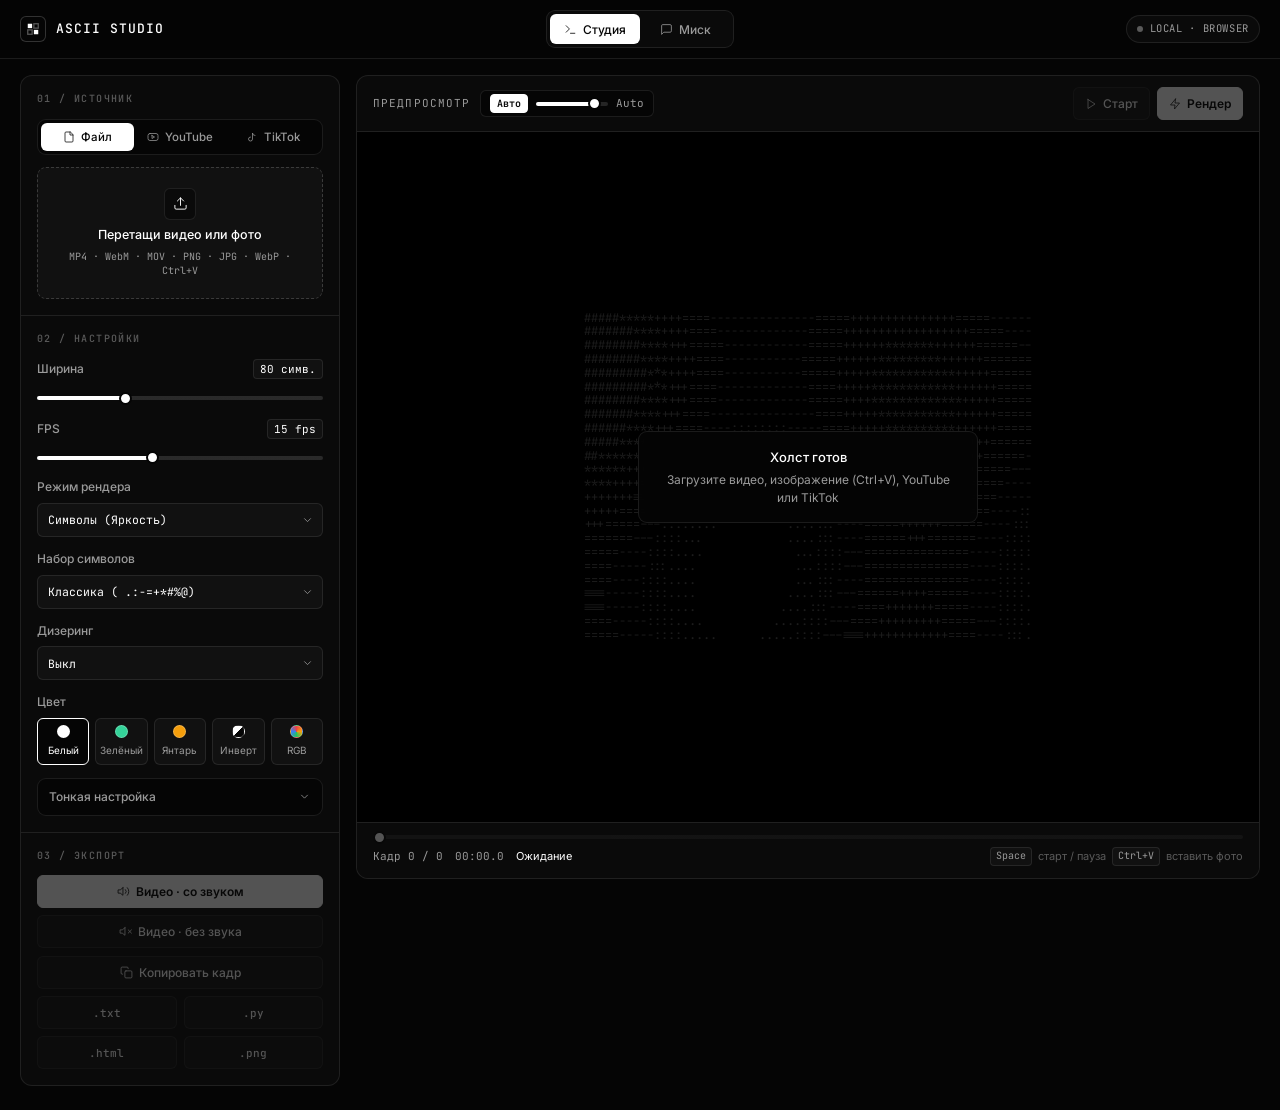
==== commit adf162cc: "Update index.html" ====
--- a/index.html
+++ b/index.html
@@ -919,6 +919,55 @@
       grid-column: span 2;
     }
 
+    .export-video-row {
+      display: grid;
+      grid-template-columns: 1fr;
+      gap: 7px;
+      margin-bottom: 8px;
+    }
+
+    .video-export-box {
+      display: none;
+      flex-direction: column;
+      gap: 7px;
+      margin-bottom: 8px;
+      padding: 9px 10px;
+      border-radius: var(--r-sm);
+      background: var(--bg);
+      border: 1px solid var(--border-hover);
+    }
+
+    .video-export-box.visible {
+      display: flex;
+      animation: fadeUp 200ms var(--ease);
+    }
+
+    .video-export-head {
+      display: flex;
+      align-items: center;
+      justify-content: space-between;
+      gap: 8px;
+      font-size: 11px;
+      color: var(--text-primary);
+    }
+
+    .video-export-bar {
+      width: 100%;
+      height: 3px;
+      border-radius: 999px;
+      background: rgba(255, 255, 255, 0.10);
+      overflow: hidden;
+    }
+
+    .video-export-fill {
+      width: 100%;
+      height: 100%;
+      background: var(--accent);
+      transform-origin: left center;
+      transform: scaleX(0);
+      will-change: transform;
+    }
+
     /* ==========================================================================
        STUDIO PREVIEW PANEL
        ========================================================================== */
@@ -1019,6 +1068,11 @@
       align-items: center;
       justify-content: center;
       padding: 18px;
+      transition: background-color 200ms var(--ease);
+    }
+
+    .stage.is-invert {
+      background: #FFFFFF;
     }
 
     .progress-track {
@@ -1062,7 +1116,7 @@
     .ascii-output[data-color="white"]  { color: #FFFFFF; }
     .ascii-output[data-color="green"]  { color: #34D399; }
     .ascii-output[data-color="amber"]  { color: #F59E0B; }
-    .ascii-output[data-color="matrix"] { color: #00FF41; }
+    .ascii-output[data-color="invert"] { color: #050505; }
 
     /* Empty Ambient Wave State */
     .empty-state {
@@ -1773,7 +1827,7 @@
               <label for="stWidth" class="param-label">Ширина</label>
               <span class="param-val tabular" id="stWidthVal">80 симв.</span>
             </div>
-            <input type="range" id="stWidth" class="range" min="20" max="200" value="80">
+            <input type="range" id="stWidth" class="range" min="20" max="220" value="80">
           </div>
 
           <div class="param" id="stFpsWrap">
@@ -1857,9 +1911,9 @@
                 <span>Янтарь</span>
               </label>
               <label class="color-chip">
-                <input type="radio" name="stColor" value="matrix">
-                <span class="dot-swatch" style="background:#00FF41"></span>
-                <span>Матрица</span>
+                <input type="radio" name="stColor" value="invert">
+                <span class="dot-swatch" style="background:linear-gradient(135deg,#FFFFFF 50%,#050505 50%)"></span>
+                <span>Инверт</span>
               </label>
               <label class="color-chip">
                 <input type="radio" name="stColor" value="rgb">
@@ -1923,6 +1977,38 @@
           <div class="section-head">
             <span class="section-title">03 / Экспорт</span>
           </div>
+
+          <div class="export-video-row">
+            <button type="button" id="expVidAudioBtn" class="btn btn-primary btn-full" disabled>
+              <svg width="13" height="13" viewBox="0 0 24 24" fill="none" stroke="currentColor" stroke-width="1.5" stroke-linecap="round" stroke-linejoin="round" aria-hidden="true">
+                <polygon points="11 5 6 9 2 9 2 15 6 15 11 19 11 5"/>
+                <path d="M15.54 8.46a5 5 0 0 1 0 7.07"/>
+                <path d="M19.07 4.93a10 10 0 0 1 0 14.14"/>
+              </svg>
+              <span>Видео · со звуком</span>
+            </button>
+            <button type="button" id="expVidMuteBtn" class="btn btn-full" disabled>
+              <svg width="13" height="13" viewBox="0 0 24 24" fill="none" stroke="currentColor" stroke-width="1.5" stroke-linecap="round" stroke-linejoin="round" aria-hidden="true">
+                <polygon points="11 5 6 9 2 9 2 15 6 15 11 19 11 5"/>
+                <line x1="23" y1="9" x2="17" y2="15"/>
+                <line x1="17" y1="9" x2="23" y2="15"/>
+              </svg>
+              <span>Видео · без звука</span>
+            </button>
+          </div>
+
+          <div class="video-export-box" id="vidExportBox" role="status" aria-live="polite">
+            <div class="video-export-head">
+              <span id="vidExportLabel">Запись видео…</span>
+              <span class="tabular" id="vidExportPct">0%</span>
+            </div>
+            <div class="video-export-bar">
+              <div class="video-export-fill" id="vidExportFill"></div>
+            </div>
+            <button type="button" id="vidExportCancelBtn" class="btn btn-cancel btn-full" style="height:28px;font-size:11.5px;">Отмена</button>
+          </div>
+
+          <div class="feedback" id="vidExportFeedback" style="margin-bottom:8px;" role="alert"></div>
 
           <div class="export-grid">
             <button type="button" id="stCopyBtn" class="btn btn-wide" disabled>
@@ -2364,7 +2450,7 @@
         white: '#FFFFFF',
         green: '#34D399',
         amber: '#F59E0B',
-        matrix: '#00FF41',
+        invert: '#050505',
         rgb: '#FFFFFF'
       };
 
@@ -2433,6 +2519,14 @@
       const expPyBtn = $('expPyBtn');
       const expHtmlBtn = $('expHtmlBtn');
       const expPngBtn = $('expPngBtn');
+      const expVidAudioBtn = $('expVidAudioBtn');
+      const expVidMuteBtn = $('expVidMuteBtn');
+      const vidExportBox = $('vidExportBox');
+      const vidExportLabel = $('vidExportLabel');
+      const vidExportPct = $('vidExportPct');
+      const vidExportFill = $('vidExportFill');
+      const vidExportCancelBtn = $('vidExportCancelBtn');
+      const vidExportFeedback = $('vidExportFeedback');
 
       const stDimBadge = $('stDimBadge');
       const fontAutoBtn = $('fontAutoBtn');
@@ -2538,6 +2632,11 @@
         fontAuto: true,
         isRendering: false,
         cancelRender: false,
+        isExportingVideo: false,
+        cancelVideoExport: false,
+        audioCtx: null,
+        mediaElementSource: null,
+        audioDest: null,
         isPlaying: false,
         playRaf: null,
         lastPlayTs: 0,
@@ -3133,11 +3232,14 @@
       }
 
       function setStudioExportsEnabled(enabled) {
-        stCopyBtn.disabled = !enabled;
-        expTxtBtn.disabled = !enabled;
-        expPyBtn.disabled = !enabled;
-        expHtmlBtn.disabled = !enabled;
-        expPngBtn.disabled = !enabled;
+        const canVideo = enabled && state.mediaType === 'video' && state.frames.length > 1 && !state.isExportingVideo;
+        expVidAudioBtn.disabled = !canVideo;
+        expVidMuteBtn.disabled = !canVideo;
+        stCopyBtn.disabled = !enabled || state.isExportingVideo;
+        expTxtBtn.disabled = !enabled || state.isExportingVideo;
+        expPyBtn.disabled = !enabled || state.isExportingVideo;
+        expHtmlBtn.disabled = !enabled || state.isExportingVideo;
+        expPngBtn.disabled = !enabled || state.isExportingVideo;
       }
 
       function clearStudioFrames() {
@@ -3830,6 +3932,7 @@
         r.addEventListener('change', () => {
           state.colorMode = r.value;
           asciiOutput.dataset.color = r.value;
+          studioStage.classList.toggle('is-invert', r.value === 'invert');
           if (state.mediaType === 'image') {
             scheduleStudioImageRender();
           } else if (state.frames.length > 0) {
@@ -3967,6 +4070,8 @@
         if (!state.frames.length) return;
         const useRgb = state.colorMode === 'rgb' && state.renderedWithRgb;
         const isStatic = state.frames.length === 1;
+        const isInvert = state.colorMode === 'invert';
+        const bg = isInvert ? '#FFFFFF' : '#050505';
         const fg = COLOR_HEX[state.colorMode] || '#FFFFFF';
         const data = JSON.stringify(state.frames.map((f) => (useRgb && f.html ? f.html : f.text)));
 
@@ -3975,7 +4080,7 @@
 <title>ASCII Studio — Export</title>
 <style>
 *{box-sizing:border-box;margin:0;padding:0}
-body{background:#050505;color:${fg};font-family:'JetBrains Mono',ui-monospace,Menlo,monospace;min-height:100vh;display:flex;align-items:center;justify-content:center;padding:24px 24px ${isStatic ? '24px' : '76px'}}
+body{background:${bg};color:${fg};font-family:'JetBrains Mono',ui-monospace,Menlo,monospace;min-height:100vh;display:flex;align-items:center;justify-content:center;padding:24px 24px ${isStatic ? '24px' : '76px'}}
 pre{font-size:10px;line-height:1.05;white-space:pre;max-width:100%;overflow:auto}
 .bar{position:fixed;bottom:18px;left:50%;transform:translateX(-50%);display:${isStatic ? 'none' : 'flex'};align-items:center;gap:12px;background:#0A0A0A;border:1px solid rgba(255,255,255,0.12);padding:7px 14px;border-radius:8px;font-size:12px;color:#FFF;font-variant-numeric:tabular-nums}
 button{background:#FFF;color:#050505;border:none;padding:5px 13px;border-radius:6px;font:600 12px inherit;cursor:pointer}
@@ -4012,8 +4117,8 @@
 
         c.width = Math.ceil(maxCols * charW + pad * 2);
         c.height = Math.ceil(lines.length * lineHeight + pad * 2);
-
-        ctx.fillStyle = '#050505';
+        const isInvert = state.colorMode === 'invert';
+        ctx.fillStyle = isInvert ? '#FFFFFF' : '#050505';
         ctx.fillRect(0, 0, c.width, c.height);
         ctx.font = `${fontSize}px 'JetBrains Mono', ui-monospace, Menlo, monospace`;
         ctx.textBaseline = 'top';
@@ -4046,6 +4151,329 @@
         c.toBlob((blob) => {
           if (blob) downloadBlob(blob, 'ascii_art.png', 'image/png');
         }, 'image/png');
+      });
+
+      /* ========================================================================
+         VIDEO EXPORT (WITH SOUND & WITHOUT SOUND)
+         ======================================================================== */
+      const SPAN_RX = /<span style="color:(rgb\([^)]+\))">([\s\S]*?)<\/span>/g;
+
+      function unescapeHtmlFast(str) {
+        return str.replace(/&lt;/g, '<').replace(/&gt;/g, '>').replace(/&amp;/g, '&');
+      }
+
+      function pickVideoMime(withAudio) {
+        if (typeof MediaRecorder === 'undefined') return null;
+        const candidates = withAudio
+          ? ['video/webm;codecs=vp9,opus', 'video/webm;codecs=vp8,opus', 'video/mp4', 'video/webm']
+          : ['video/webm;codecs=vp9', 'video/webm;codecs=vp8', 'video/mp4', 'video/webm'];
+        for (const mime of candidates) {
+          if (MediaRecorder.isTypeSupported(mime)) return mime;
+        }
+        return '';
+      }
+
+      function prepareExportCanvas(sampleFrame) {
+        const lines = sampleFrame.text.split('\n');
+        const maxCols = Math.max(...lines.map((l) => l.length), 1);
+        const rows = Math.max(lines.length, 1);
+
+        // Adaptive crisp monospace font size targeting ~1280px max width
+        const baseFont = Math.max(10, Math.min(18, Math.floor(1240 / (maxCols * 0.605))));
+        const lineHeight = Math.round(baseFont * 1.12);
+        const pad = 24;
+
+        const canvas = document.createElement('canvas');
+        const ctx = canvas.getContext('2d', { alpha: false });
+        const fontDecl = `500 ${baseFont}px 'JetBrains Mono', ui-monospace, Menlo, monospace`;
+        ctx.font = fontDecl;
+        const charW = ctx.measureText('M').width || baseFont * 0.6;
+
+        // Even pixel dimensions required by VP8/VP9/H.264 codecs
+        const rawW = Math.ceil(maxCols * charW + pad * 2);
+        const rawH = Math.ceil(rows * lineHeight + pad * 2);
+        canvas.width = Math.max(2, (rawW + 1) & ~1);
+        canvas.height = Math.max(2, (rawH + 1) & ~1);
+
+        return { canvas, ctx, fontDecl, charW, lineHeight, pad };
+      }
+
+      function drawAsciiFrameToCanvas(frame, cfg) {
+        const { canvas, ctx, fontDecl, charW, lineHeight, pad } = cfg;
+        const isInvert = state.colorMode === 'invert';
+        const useRgb = state.colorMode === 'rgb' && !!frame.html;
+
+        ctx.fillStyle = isInvert ? '#FFFFFF' : '#050505';
+        ctx.fillRect(0, 0, canvas.width, canvas.height);
+        ctx.font = fontDecl;
+        ctx.textBaseline = 'top';
+
+        if (useRgb) {
+          const htmlLines = frame.html.split('\n');
+          for (let y = 0; y < htmlLines.length; y++) {
+            let x = pad;
+            const py = pad + y * lineHeight;
+            SPAN_RX.lastIndex = 0;
+            let m;
+            while ((m = SPAN_RX.exec(htmlLines[y])) !== null) {
+              ctx.fillStyle = m[1];
+              const txt = unescapeHtmlFast(m[2]);
+              ctx.fillText(txt, x, py);
+              x += txt.length * charW;
+            }
+          }
+        } else {
+          ctx.fillStyle = COLOR_HEX[state.colorMode] || '#FFFFFF';
+          const lines = frame.text.split('\n');
+          for (let y = 0; y < lines.length; y++) {
+            ctx.fillText(lines[y], pad, pad + y * lineHeight);
+          }
+        }
+      }
+
+      function ensureAudioRouting() {
+        const AudioCtx = window.AudioContext || window.webkitAudioContext;
+        if (!AudioCtx) throw new Error('Web Audio API не поддерживается браузером');
+        if (!state.audioCtx) {
+          state.audioCtx = new AudioCtx();
+        }
+        if (!state.mediaElementSource) {
+          state.mediaElementSource = state.audioCtx.createMediaElementSource(videoEl);
+        }
+        if (!state.audioDest) {
+          state.audioDest = state.audioCtx.createMediaStreamDestination();
+          // Connect ONLY to destination stream (not speakers) for silent recording
+          state.mediaElementSource.connect(state.audioDest);
+        }
+        return state.audioDest.stream;
+      }
+
+      function updateVideoExportUI(pct, label) {
+        const clamped = Math.max(0, Math.min(100, Math.round(pct)));
+        vidExportLabel.textContent = label || `Запись видео…`;
+        vidExportPct.textContent = `${clamped}%`;
+        vidExportFill.style.transform = `scaleX(${(clamped / 100).toFixed(4)})`;
+        progressFill.style.transform = `scaleX(${(clamped / 100).toFixed(4)})`;
+        setGlobalStatus(`${label || 'Запись видео'} · ${clamped}%`, 'active');
+      }
+
+      async function exportAsciiVideo(withAudio) {
+        if (state.isExportingVideo || state.isRendering || state.mediaType !== 'video' || state.frames.length <= 1) {
+          return;
+        }
+
+        const mimeType = pickVideoMime(withAudio);
+        if (mimeType === null) {
+          showFeedback(vidExportFeedback, 'Ваш браузер не поддерживает запись через MediaRecorder', true);
+          return;
+        }
+
+        pausePlayback();
+        showFeedback(vidExportFeedback, '');
+        state.isExportingVideo = true;
+        state.cancelVideoExport = false;
+        setStudioExportsEnabled(true);
+        renderBtn.disabled = true;
+        playBtn.disabled = true;
+
+        vidExportBox.classList.add('visible');
+        progressTrack.classList.add('active');
+        updateVideoExportUI(0, withAudio ? 'Запись (со звуком)' : 'Запись (без звука)');
+
+        const fps = Math.max(1, state.renderedFps);
+        const totalFrames = state.frames.length;
+        const targetDuration = totalFrames / fps;
+        const cfg = prepareExportCanvas(state.frames[0]);
+        drawAsciiFrameToCanvas(state.frames[0], cfg);
+
+        let stream = null;
+        let videoStream = null;
+        let recorder = null;
+        let rafId = null;
+
+        const cleanup = () => {
+          if (rafId) cancelAnimationFrame(rafId);
+          try { videoEl.pause(); } catch {}
+          videoEl.muted = true;
+          if (videoStream) videoStream.getTracks().forEach((t) => t.stop());
+          state.isExportingVideo = false;
+          vidExportBox.classList.remove('visible');
+          progressTrack.classList.remove('active');
+          progressFill.style.transform = 'scaleX(0)';
+          vidExportFill.style.transform = 'scaleX(0)';
+          renderBtn.disabled = !state.videoLoaded;
+          playBtn.disabled = state.frames.length <= 1;
+          setStudioExportsEnabled(state.frames.length > 0);
+        };
+
+        try {
+          videoStream = cfg.canvas.captureStream(fps);
+          const tracks = [...videoStream.getVideoTracks()];
+
+          if (withAudio) {
+            try {
+              const audioStream = ensureAudioRouting();
+              if (state.audioCtx.state === 'suspended') {
+                await state.audioCtx.resume();
+              }
+              const audioTracks = audioStream.getAudioTracks();
+              if (!audioTracks.length) {
+                throw new Error('Аудиодорожка не обнаружена');
+              }
+              tracks.push(...audioTracks);
+            } catch (audioErr) {
+              cleanup();
+              showFeedback(
+                vidExportFeedback,
+                `Не удалось захватить звук (${audioErr.message}). Попробуйте «Видео · без звука».`,
+                true
+              );
+              setGlobalStatus('Ошибка захвата звука', 'error');
+              return;
+            }
+          }
+
+          stream = new MediaStream(tracks);
+          const recOpts = { videoBitsPerSecond: 6000000 };
+          if (mimeType) recOpts.mimeType = mimeType;
+
+          recorder = new MediaRecorder(stream, recOpts);
+          const chunks = [];
+
+          const stoppedPromise = new Promise((resolve, reject) => {
+            recorder.ondataavailable = (e) => {
+              if (e.data && e.data.size > 0) chunks.push(e.data);
+            };
+            recorder.onerror = (e) => reject(e.error || new Error('Ошибка MediaRecorder'));
+            recorder.onstop = () => resolve();
+          });
+
+          const ext = (recorder.mimeType || mimeType || '').includes('mp4') ? 'mp4' : 'webm';
+          const outName = withAudio ? `ascii_video_audio.${ext}` : `ascii_video_mute.${ext}`;
+
+          if (withAudio) {
+            videoEl.muted = false;
+            videoEl.volume = 1;
+            videoEl.currentTime = 0;
+
+            await new Promise((resolve) => {
+              const onSeek = () => {
+                videoEl.removeEventListener('seeked', onSeek);
+                resolve();
+              };
+              videoEl.addEventListener('seeked', onSeek, { once: true });
+            });
+
+            recorder.start(100);
+            try {
+              await videoEl.play();
+            } catch (playErr) {
+              recorder.stop();
+              await stoppedPromise.catch(() => {});
+              throw new Error('Не удалось запустить воспроизведение для записи звука');
+            }
+
+            let lastDrawn = -1;
+            await new Promise((resolve) => {
+              const tick = () => {
+                if (state.cancelVideoExport) {
+                  resolve();
+                  return;
+                }
+                const t = videoEl.currentTime;
+                const idx = Math.min(totalFrames - 1, Math.max(0, Math.floor(t * fps)));
+                if (idx !== lastDrawn) {
+                  drawAsciiFrameToCanvas(state.frames[idx], cfg);
+                  lastDrawn = idx;
+                }
+                updateVideoExportUI((t / targetDuration) * 100, 'Запись (со звуком)');
+
+                if (videoEl.ended || t >= targetDuration - 0.015) {
+                  resolve();
+                  return;
+                }
+                rafId = requestAnimationFrame(tick);
+              };
+              rafId = requestAnimationFrame(tick);
+            });
+
+            videoEl.pause();
+            if (recorder.state !== 'inactive') recorder.stop();
+            await stoppedPromise;
+
+            // Inform user if source video had no audio decoded
+            const noAudioDecoded =
+              (typeof videoEl.mozHasAudio === 'boolean' && !videoEl.mozHasAudio) ||
+              (typeof videoEl.webkitAudioDecodedByteCount === 'number' && videoEl.webkitAudioDecodedByteCount === 0);
+
+            if (!state.cancelVideoExport) {
+              const blob = new Blob(chunks, { type: recorder.mimeType || mimeType || 'video/webm' });
+              downloadBlob(blob, outName, blob.type);
+              if (noAudioDecoded) {
+                showFeedback(vidExportFeedback, 'Видео сохранено, но в исходном файле не обнаружена аудиодорожка.');
+              }
+              setGlobalStatus(`Сохранено · ${outName}`, 'ready');
+            } else {
+              setGlobalStatus('Запись отменена', 'idle');
+            }
+          } else {
+            // WITHOUT SOUND: precise frame-by-frame timing via performance.now()
+            recorder.start(100);
+            const frameMs = 1000 / fps;
+            const startTs = performance.now();
+            let lastDrawn = -1;
+
+            await new Promise((resolve) => {
+              const tick = (now) => {
+                if (state.cancelVideoExport) {
+                  resolve();
+                  return;
+                }
+                const elapsed = now - startTs;
+                const idx = Math.floor(elapsed / frameMs);
+
+                if (idx >= totalFrames) {
+                  updateVideoExportUI(100, 'Запись (без звука)');
+                  resolve();
+                  return;
+                }
+
+                if (idx !== lastDrawn) {
+                  drawAsciiFrameToCanvas(state.frames[idx], cfg);
+                  lastDrawn = idx;
+                  updateVideoExportUI(((idx + 1) / totalFrames) * 100, 'Запись (без звука)');
+                }
+                rafId = requestAnimationFrame(tick);
+              };
+              rafId = requestAnimationFrame(tick);
+            });
+
+            if (recorder.state !== 'inactive') recorder.stop();
+            await stoppedPromise;
+
+            if (!state.cancelVideoExport) {
+              const blob = new Blob(chunks, { type: recorder.mimeType || mimeType || 'video/webm' });
+              downloadBlob(blob, outName, blob.type);
+              setGlobalStatus(`Сохранено · ${outName}`, 'ready');
+            } else {
+              setGlobalStatus('Запись отменена', 'idle');
+            }
+          }
+        } catch (err) {
+          showFeedback(vidExportFeedback, err.message || 'Ошибка записи видео', true);
+          setGlobalStatus('Ошибка записи видео', 'error');
+        } finally {
+          cleanup();
+        }
+      }
+
+      expVidAudioBtn.addEventListener('click', () => exportAsciiVideo(true));
+      expVidMuteBtn.addEventListener('click', () => exportAsciiVideo(false));
+      vidExportCancelBtn.addEventListener('click', () => {
+        if (state.isExportingVideo) {
+          state.cancelVideoExport = true;
+          vidExportLabel.textContent = 'Отмена…';
+        }
       });
 
       /* ========================================================================
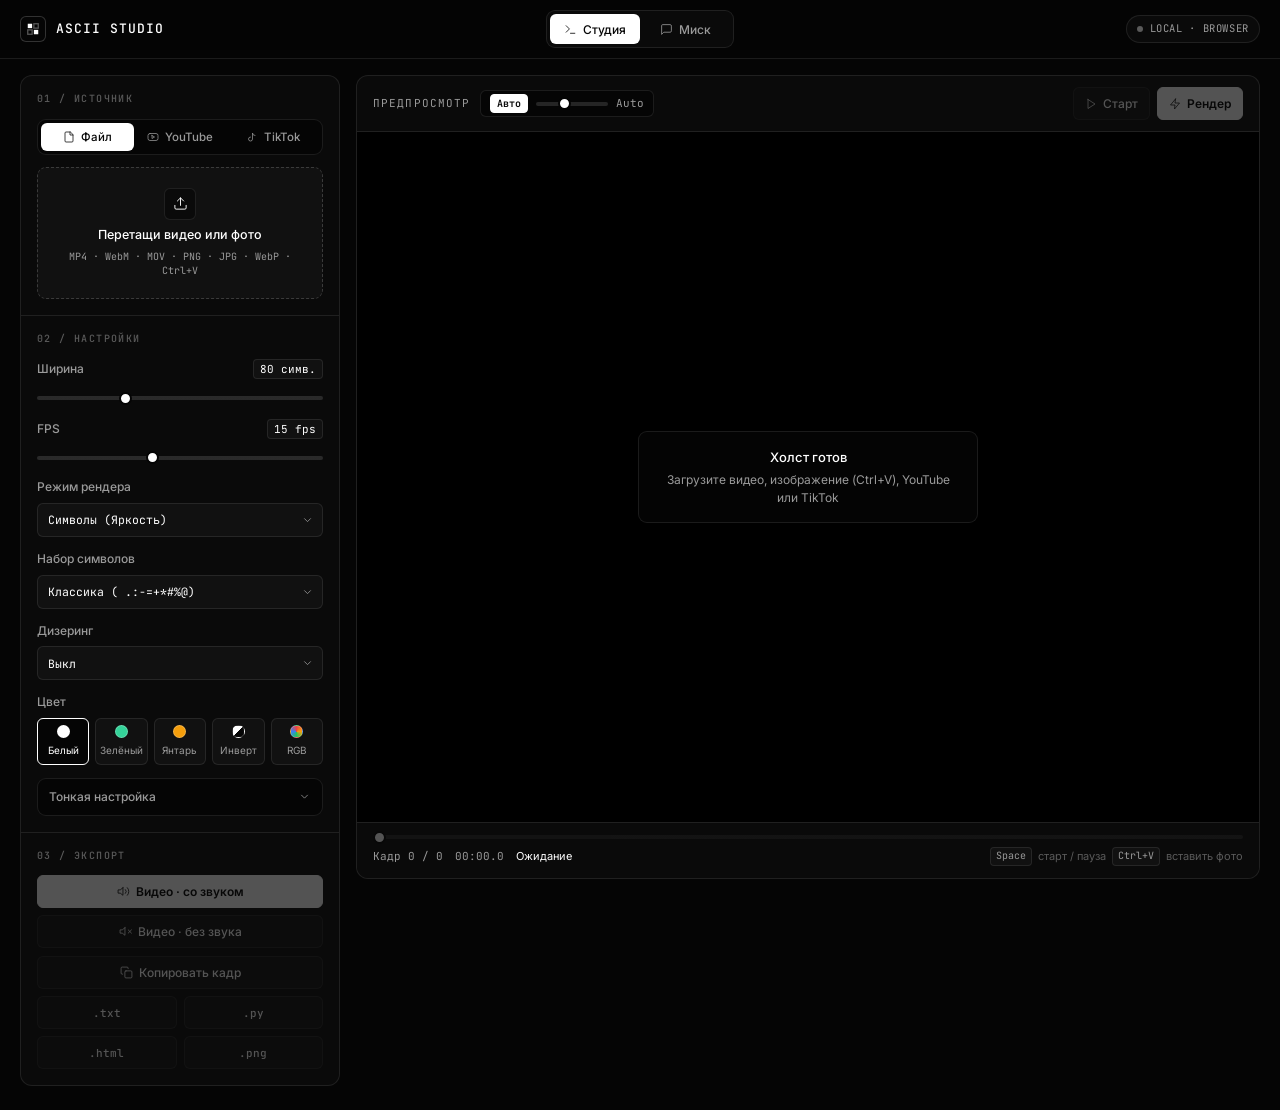
==== commit 2aff1d83: "Rename ascii_studio_ascii_braille.html to index.html" ====
--- a/index.html
+++ b/index.html
@@ -1,4833 +1,5156 @@
-<!DOCTYPE html>
-<html lang="ru">
-<head>
-  <meta charset="UTF-8">
-  <meta name="viewport" content="width=device-width, initial-scale=1.0">
-  <title>ASCII Studio — ASCII &amp; Braille конвертер</title>
-
-  <!-- Inline Monochrome SVG Favicon -->
-  <link rel="icon" type="image/svg+xml" href="data:image/svg+xml,%3Csvg xmlns='http://www.w3.org/2000/svg' viewBox='0 0 32 32'%3E%3Crect x='1' y='1' width='30' height='30' rx='6' fill='%23050505' stroke='%23ffffff' stroke-opacity='0.28' stroke-width='1.5'/%3E%3Crect x='7' y='7' width='8.5' height='8.5' fill='%23ffffff'/%3E%3Crect x='16.5' y='16.5' width='8.5' height='8.5' fill='%23ffffff'/%3E%3Crect x='16.5' y='7' width='8.5' height='8.5' fill='none' stroke='%23ffffff' stroke-opacity='0.28' stroke-width='1.5'/%3E%3Crect x='7' y='16.5' width='8.5' height='8.5' fill='none' stroke='%23ffffff' stroke-opacity='0.28' stroke-width='1.5'/%3E%3C/svg%3E">
-
-  <!-- Google Fonts: Inter & JetBrains Mono -->
-  <link rel="preconnect" href="https://fonts.googleapis.com">
-  <link rel="preconnect" href="https://fonts.gstatic.com" crossorigin>
-  <link href="https://fonts.googleapis.com/css2?family=Inter:wght@400;500;600&family=JetBrains+Mono:wght@400;500&display=swap" rel="stylesheet">
-
-  <style>
-    /* ==========================================================================
-       DESIGN TOKENS — STRICT BLACK & WHITE MINIMALISM
-       ========================================================================== */
-    :root {
-      --bg: #050505;
-      --panel: #0A0A0A;
-      --surface: #111111;
-      --surface-hover: #171717;
-
-      --border: rgba(255, 255, 255, 0.09);
-      --border-hover: rgba(255, 255, 255, 0.18);
-      --border-strong: rgba(255, 255, 255, 0.42);
-
-      --text-primary: #FFFFFF;
-      --text-secondary: #9A9A9A;
-      --text-muted: #5A5A5A;
-
-      --accent: #FFFFFF;
-      --accent-fg: #050505;
-
-      --font-sans: 'Inter', -apple-system, BlinkMacSystemFont, sans-serif;
-      --font-mono: 'JetBrains Mono', ui-monospace, SFMono-Regular, Menlo, monospace;
-
-      --ease: cubic-bezier(0.16, 1, 0.3, 1);
-      --r-sm: 6px;
-      --r-md: 9px;
-      --r-lg: 12px;
-    }
-
-    /* ==========================================================================
-       RESET & BASE
-       ========================================================================== */
-    *, *::before, *::after {
-      margin: 0;
-      padding: 0;
-      box-sizing: border-box;
-    }
-
-    html, body {
-      height: 100%;
-    }
-
-    body {
-      background: var(--bg);
-      color: var(--text-primary);
-      font-family: var(--font-sans);
-      font-size: 13px;
-      line-height: 1.48;
-      -webkit-font-smoothing: antialiased;
-      -moz-osx-font-smoothing: grayscale;
-      overflow-x: hidden;
-      display: flex;
-      flex-direction: column;
-      min-height: 100vh;
-    }
-
-    .tabular {
-      font-family: var(--font-mono);
-      font-variant-numeric: tabular-nums;
-    }
-
-    :focus-visible {
-      outline: 2px solid var(--accent);
-      outline-offset: 2px;
-    }
-
-    ::-webkit-scrollbar {
-      width: 6px;
-      height: 6px;
-    }
-    ::-webkit-scrollbar-track {
-      background: transparent;
-    }
-    ::-webkit-scrollbar-thumb {
-      background: rgba(255, 255, 255, 0.14);
-      border-radius: 3px;
-    }
-    ::-webkit-scrollbar-thumb:hover {
-      background: rgba(255, 255, 255, 0.28);
-    }
-
-    /* ==========================================================================
-       GPU-ONLY ANIMATIONS
-       ========================================================================== */
-    @keyframes fadeUp {
-      from {
-        opacity: 0;
-        transform: translateY(6px);
-      }
-      to {
-        opacity: 1;
-        transform: translateY(0);
-      }
-    }
-
-    @keyframes pulseDot {
-      0%, 100% {
-        opacity: 1;
-        transform: scale(1);
-      }
-      50% {
-        opacity: 0.3;
-        transform: scale(0.75);
-      }
-    }
-
-    @keyframes spin {
-      to {
-        transform: rotate(360deg);
-      }
-    }
-
-    .anim-in {
-      opacity: 0;
-      animation: fadeUp 340ms var(--ease) forwards;
-      will-change: transform, opacity;
-    }
-    .anim-d1 { animation-delay: 40ms; }
-    .anim-d2 { animation-delay: 90ms; }
-
-    .icon-spin {
-      animation: spin 0.85s linear infinite;
-    }
-
-    /* ==========================================================================
-       HEADER NAVIGATION
-       ========================================================================== */
-    .header {
-      position: sticky;
-      top: 0;
-      z-index: 40;
-      background: rgba(5, 5, 5, 0.90);
-      backdrop-filter: blur(12px);
-      -webkit-backdrop-filter: blur(12px);
-      border-bottom: 1px solid var(--border);
-    }
-
-    .header-inner {
-      max-width: 1520px;
-      margin: 0 auto;
-      padding: 10px 20px;
-      display: grid;
-      grid-template-columns: 1fr auto 1fr;
-      align-items: center;
-      gap: 16px;
-    }
-
-    .brand {
-      display: inline-flex;
-      align-items: center;
-      gap: 10px;
-      justify-self: start;
-    }
-
-    .brand-mark {
-      width: 26px;
-      height: 26px;
-      border-radius: var(--r-sm);
-      background: var(--bg);
-      border: 1px solid var(--border-hover);
-      display: grid;
-      place-items: center;
-      color: var(--accent);
-      flex-shrink: 0;
-    }
-
-    .brand-name {
-      font-family: var(--font-mono);
-      font-size: 13px;
-      font-weight: 500;
-      letter-spacing: 0.08em;
-      text-transform: uppercase;
-      color: var(--text-primary);
-    }
-
-    .header-right {
-      justify-self: end;
-      display: inline-flex;
-      align-items: center;
-      gap: 10px;
-    }
-
-    .local-badge {
-      display: inline-flex;
-      align-items: center;
-      gap: 7px;
-      padding: 5px 10px;
-      border-radius: 999px;
-      background: var(--panel);
-      border: 1px solid var(--border);
-      font-family: var(--font-mono);
-      font-size: 10.5px;
-      letter-spacing: 0.06em;
-      color: var(--text-secondary);
-      white-space: nowrap;
-    }
-
-    .status-dot {
-      width: 6px;
-      height: 6px;
-      border-radius: 50%;
-      background: var(--text-muted);
-      flex-shrink: 0;
-      transition: background-color 200ms var(--ease);
-    }
-
-    .local-badge[data-state="ready"] .status-dot {
-      background: var(--accent);
-    }
-
-    .local-badge[data-state="active"] .status-dot {
-      background: var(--accent);
-      animation: pulseDot 1s var(--ease) infinite;
-    }
-
-    .local-badge[data-state="error"] .status-dot {
-      background: #E5534B;
-    }
-
-    /* ==========================================================================
-       SEGMENTED CONTROLS (SLIDING WHITE INDICATOR)
-       ========================================================================== */
-    .segmented {
-      position: relative;
-      display: grid;
-      padding: 3px;
-      background: var(--panel);
-      border: 1px solid var(--border);
-      border-radius: var(--r-md);
-    }
-
-    .segmented-bg-dark {
-      background: var(--bg);
-    }
-
-    .segmented-2 { grid-template-columns: repeat(2, 1fr); }
-    .segmented-3 { grid-template-columns: repeat(3, 1fr); }
-
-    .seg-indicator {
-      position: absolute;
-      top: 3px;
-      left: 3px;
-      height: calc(100% - 6px);
-      background: var(--accent);
-      border-radius: 6px;
-      transform: translateX(0%);
-      transition: transform 280ms var(--ease);
-      will-change: transform;
-      pointer-events: none;
-    }
-
-    .segmented-2 .seg-indicator { width: calc((100% - 6px) / 2); }
-    .segmented-2[data-index="0"] .seg-indicator { transform: translateX(0%); }
-    .segmented-2[data-index="1"] .seg-indicator { transform: translateX(100%); }
-
-    .segmented-3 .seg-indicator { width: calc((100% - 6px) / 3); }
-    .segmented-3[data-index="0"] .seg-indicator { transform: translateX(0%); }
-    .segmented-3[data-index="1"] .seg-indicator { transform: translateX(100%); }
-    .segmented-3[data-index="2"] .seg-indicator { transform: translateX(200%); }
-
-    .seg-btn {
-      position: relative;
-      z-index: 1;
-      display: inline-flex;
-      align-items: center;
-      justify-content: center;
-      gap: 6px;
-      height: 30px;
-      padding: 0 14px;
-      border: none;
-      background: transparent;
-      color: var(--text-secondary);
-      font-family: var(--font-sans);
-      font-size: 12px;
-      font-weight: 500;
-      cursor: pointer;
-      border-radius: 6px;
-      white-space: nowrap;
-      transition: color 200ms var(--ease);
-    }
-
-    .seg-btn:hover {
-      color: var(--text-primary);
-    }
-
-    .seg-btn.active {
-      color: var(--accent-fg);
-    }
-
-    .seg-btn-sm {
-      height: 28px;
-      padding: 0 9px;
-      font-size: 11.5px;
-    }
-
-    /* ==========================================================================
-       WORKSPACES
-       ========================================================================== */
-    .main-container {
-      flex: 1;
-      width: 100%;
-      max-width: 1520px;
-      margin: 0 auto;
-      padding: 16px 20px 24px;
-    }
-
-    .workspace {
-      display: none;
-      grid-template-columns: 320px minmax(0, 1fr);
-      gap: 16px;
-      align-items: start;
-    }
-
-    .workspace.active {
-      display: grid;
-      animation: fadeUp 260ms var(--ease);
-    }
-
-    .panel {
-      background: var(--panel);
-      border: 1px solid var(--border);
-      border-radius: var(--r-lg);
-      min-width: 0;
-    }
-
-    /* ==========================================================================
-       SIDEBAR CONTROLS
-       ========================================================================== */
-    .sidebar {
-      display: flex;
-      flex-direction: column;
-    }
-
-    .section {
-      padding: 16px;
-      border-bottom: 1px solid var(--border);
-    }
-
-    .section:last-child {
-      border-bottom: none;
-    }
-
-    .section-head {
-      display: flex;
-      align-items: center;
-      justify-content: space-between;
-      margin-bottom: 12px;
-    }
-
-    .section-title {
-      font-family: var(--font-mono);
-      font-size: 10px;
-      font-weight: 500;
-      letter-spacing: 0.14em;
-      text-transform: uppercase;
-      color: var(--text-muted);
-    }
-
-    .pill-tag {
-      display: none;
-      padding: 2px 7px;
-      border-radius: 4px;
-      background: var(--surface);
-      border: 1px solid var(--border);
-      font-family: var(--font-mono);
-      font-size: 10px;
-      color: var(--text-secondary);
-    }
-
-    .pill-tag.visible {
-      display: inline-block;
-    }
-
-    .tab-pane {
-      display: none;
-      margin-top: 12px;
-    }
-
-    .tab-pane.active {
-      display: block;
-      animation: fadeUp 220ms var(--ease);
-    }
-
-    /* Dropzone */
-    .dropzone {
-      display: flex;
-      flex-direction: column;
-      align-items: center;
-      justify-content: center;
-      gap: 6px;
-      padding: 20px 12px;
-      border: 1px dashed rgba(255, 255, 255, 0.18);
-      border-radius: var(--r-md);
-      background: var(--surface);
-      cursor: pointer;
-      text-align: center;
-      transition: border-color 180ms var(--ease),
-                  background-color 180ms var(--ease),
-                  transform 180ms var(--ease);
-    }
-
-    .dropzone:hover,
-    .dropzone.dragover {
-      border-color: var(--accent);
-      background: var(--surface-hover);
-    }
-
-    .dropzone.dragover {
-      transform: scale(0.985);
-    }
-
-    .dropzone-icon {
-      width: 32px;
-      height: 32px;
-      border-radius: var(--r-sm);
-      border: 1px solid var(--border);
-      background: var(--panel);
-      display: grid;
-      place-items: center;
-      color: var(--text-primary);
-      transition: transform 220ms var(--ease);
-    }
-
-    .dropzone:hover .dropzone-icon {
-      transform: translateY(-2px);
-    }
-
-    .dropzone-title {
-      font-size: 12.5px;
-      font-weight: 500;
-      color: var(--text-primary);
-    }
-
-    .dropzone-hint {
-      font-family: var(--font-mono);
-      font-size: 10px;
-      color: var(--text-secondary);
-      line-height: 1.4;
-    }
-
-    .file-meta {
-      margin-top: 10px;
-      padding: 7px 10px;
-      border-radius: var(--r-sm);
-      background: var(--bg);
-      border: 1px solid var(--border);
-      display: none;
-      align-items: center;
-      justify-content: space-between;
-      gap: 8px;
-      font-family: var(--font-mono);
-      font-size: 11px;
-    }
-
-    .file-meta.visible {
-      display: flex;
-      animation: fadeUp 200ms var(--ease);
-    }
-
-    .file-meta-name {
-      color: var(--text-primary);
-      overflow: hidden;
-      text-overflow: ellipsis;
-      white-space: nowrap;
-    }
-
-    .file-meta-info {
-      color: var(--text-secondary);
-      flex-shrink: 0;
-    }
-
-    /* Inputs & Selects */
-    .stack {
-      display: flex;
-      flex-direction: column;
-      gap: 9px;
-    }
-
-    .row-2 {
-      display: grid;
-      grid-template-columns: 1fr 1fr;
-      gap: 8px;
-    }
-
-    .input,
-    .select {
-      width: 100%;
-      height: 34px;
-      padding: 0 10px;
-      background: var(--surface);
-      border: 1px solid var(--border);
-      border-radius: var(--r-sm);
-      color: var(--text-primary);
-      font-family: var(--font-mono);
-      font-size: 11.5px;
-      transition: border-color 180ms var(--ease), background-color 180ms var(--ease);
-    }
-
-    .input::placeholder {
-      color: var(--text-muted);
-    }
-
-    .input:hover,
-    .select:hover {
-      border-color: var(--border-hover);
-    }
-
-    .input:focus,
-    .select:focus {
-      outline: none;
-      border-color: var(--accent);
-      background: var(--bg);
-    }
-
-    .select-wrap {
-      position: relative;
-    }
-
-    .select {
-      appearance: none;
-      -webkit-appearance: none;
-      padding-right: 28px;
-      cursor: pointer;
-    }
-
-    .select-chevron {
-      position: absolute;
-      right: 9px;
-      top: 50%;
-      transform: translateY(-50%);
-      pointer-events: none;
-      color: var(--text-secondary);
-    }
-
-    .feedback {
-      display: none;
-      padding: 8px 10px;
-      border-radius: var(--r-sm);
-      background: var(--bg);
-      border: 1px solid var(--border);
-      font-family: var(--font-mono);
-      font-size: 11px;
-      line-height: 1.45;
-      color: var(--text-secondary);
-    }
-
-    .feedback.visible {
-      display: block;
-      animation: fadeUp 200ms var(--ease);
-    }
-
-    .feedback.is-error {
-      border-color: rgba(229, 83, 75, 0.45);
-      color: #F0F0F0;
-    }
-
-    .feedback-btn {
-      margin-top: 7px;
-      display: inline-flex;
-      align-items: center;
-      padding: 4px 9px;
-      border: none;
-      border-radius: 4px;
-      background: var(--accent);
-      color: var(--accent-fg);
-      font-family: var(--font-sans);
-      font-size: 11px;
-      font-weight: 600;
-      cursor: pointer;
-    }
-
-    /* Parameters */
-    .param {
-      margin-bottom: 13px;
-    }
-
-    .param:last-child {
-      margin-bottom: 0;
-    }
-
-    .param.is-dimmed {
-      opacity: 0.38;
-      pointer-events: none;
-    }
-
-    .param-head {
-      display: flex;
-      align-items: center;
-      justify-content: space-between;
-      margin-bottom: 7px;
-      font-size: 12px;
-    }
-
-    .param-label {
-      color: var(--text-secondary);
-      font-weight: 500;
-    }
-
-    .param-val {
-      font-size: 11px;
-      color: var(--text-primary);
-      background: var(--surface);
-      border: 1px solid var(--border);
-      padding: 1px 6px;
-      border-radius: 4px;
-    }
-
-    /* Monochrome Range Slider */
-    input[type="range"].range {
-      -webkit-appearance: none;
-      appearance: none;
-      width: 100%;
-      height: 4px;
-      border-radius: 999px;
-      background: linear-gradient(
-        to right,
-        var(--accent) 0%,
-        var(--accent) var(--pct, 0%),
-        rgba(255, 255, 255, 0.13) var(--pct, 0%),
-        rgba(255, 255, 255, 0.13) 100%
-      );
-      outline: none;
-      cursor: pointer;
-    }
-
-    input[type="range"].range:disabled {
-      opacity: 0.3;
-      cursor: not-allowed;
-    }
-
-    input[type="range"].range::-webkit-slider-thumb {
-      -webkit-appearance: none;
-      appearance: none;
-      width: 13px;
-      height: 13px;
-      border-radius: 50%;
-      background: var(--accent);
-      border: 2px solid var(--bg);
-      cursor: pointer;
-      transition: transform 150ms var(--ease);
-    }
-
-    input[type="range"].range:not(:disabled):hover::-webkit-slider-thumb,
-    input[type="range"].range:not(:disabled):active::-webkit-slider-thumb {
-      transform: scale(1.22);
-    }
-
-    input[type="range"].range::-moz-range-thumb {
-      width: 13px;
-      height: 13px;
-      border-radius: 50%;
-      background: var(--accent);
-      border: 2px solid var(--bg);
-      cursor: pointer;
-      transition: transform 150ms var(--ease);
-    }
-
-    /* Color Swatches */
-    .color-grid {
-      display: grid;
-      grid-template-columns: repeat(5, 1fr);
-      gap: 6px;
-    }
-
-    .color-chip {
-      position: relative;
-      display: flex;
-      flex-direction: column;
-      align-items: center;
-      gap: 5px;
-      padding: 6px 3px;
-      background: var(--surface);
-      border: 1px solid var(--border);
-      border-radius: var(--r-sm);
-      cursor: pointer;
-      font-size: 10px;
-      color: var(--text-secondary);
-      user-select: none;
-      transition: border-color 180ms var(--ease), color 180ms var(--ease), transform 120ms var(--ease);
-    }
-
-    .color-chip:hover {
-      border-color: var(--border-hover);
-      color: var(--text-primary);
-    }
-
-    .color-chip:active {
-      transform: scale(0.96);
-    }
-
-    .color-chip input {
-      position: absolute;
-      opacity: 0;
-      pointer-events: none;
-    }
-
-    .color-chip:has(input:checked) {
-      border-color: var(--accent);
-      background: var(--bg);
-      color: var(--text-primary);
-    }
-
-    .dot-swatch {
-      width: 13px;
-      height: 13px;
-      border-radius: 50%;
-      border: 1px solid rgba(255, 255, 255, 0.24);
-    }
-
-    /* Collapsible Fine-Tuning (<details>) */
-    details.fine-tune {
-      margin-top: 12px;
-      border: 1px solid var(--border);
-      border-radius: var(--r-md);
-      background: var(--bg);
-      overflow: hidden;
-    }
-
-    details.fine-tune summary {
-      list-style: none;
-      display: flex;
-      align-items: center;
-      justify-content: space-between;
-      padding: 9px 11px;
-      font-size: 12px;
-      font-weight: 500;
-      color: var(--text-secondary);
-      cursor: pointer;
-      user-select: none;
-      transition: color 180ms var(--ease), background-color 180ms var(--ease);
-    }
-
-    details.fine-tune summary::-webkit-details-marker {
-      display: none;
-    }
-
-    details.fine-tune summary:hover {
-      color: var(--text-primary);
-      background: var(--surface);
-    }
-
-    details.fine-tune summary svg {
-      transition: transform 220ms var(--ease);
-    }
-
-    details.fine-tune[open] summary svg {
-      transform: rotate(180deg);
-    }
-
-    .fine-tune-body {
-      padding: 12px 11px;
-      border-top: 1px solid var(--border);
-      display: flex;
-      flex-direction: column;
-      gap: 11px;
-    }
-
-    /* Toggle Switch */
-    .toggle-row {
-      display: flex;
-      align-items: center;
-      justify-content: space-between;
-      gap: 10px;
-      padding: 7px 10px;
-      background: var(--surface);
-      border: 1px solid var(--border);
-      border-radius: var(--r-sm);
-      cursor: pointer;
-      user-select: none;
-      transition: border-color 180ms var(--ease);
-    }
-
-    .toggle-row:hover {
-      border-color: var(--border-hover);
-    }
-
-    .toggle-text {
-      font-size: 11.5px;
-      color: var(--text-primary);
-    }
-
-    .switch {
-      position: relative;
-      width: 32px;
-      height: 17px;
-      flex-shrink: 0;
-    }
-
-    .switch input {
-      position: absolute;
-      opacity: 0;
-      width: 0;
-      height: 0;
-    }
-
-    .switch-track {
-      position: absolute;
-      inset: 0;
-      border-radius: 999px;
-      background: var(--bg);
-      border: 1px solid var(--border-hover);
-      transition: background-color 200ms var(--ease), border-color 200ms var(--ease);
-    }
-
-    .switch-thumb {
-      position: absolute;
-      top: 2px;
-      left: 2px;
-      width: 11px;
-      height: 11px;
-      border-radius: 50%;
-      background: var(--text-secondary);
-      transform: translateX(0);
-      transition: transform 220ms var(--ease), background-color 200ms var(--ease);
-      will-change: transform;
-    }
-
-    .switch input:checked + .switch-track {
-      background: var(--accent);
-      border-color: var(--accent);
-    }
-
-    .switch input:checked + .switch-track .switch-thumb {
-      transform: translateX(15px);
-      background: var(--accent-fg);
-    }
-
-    /* ==========================================================================
-       BUTTONS
-       ========================================================================== */
-    .btn {
-      display: inline-flex;
-      align-items: center;
-      justify-content: center;
-      gap: 6px;
-      height: 33px;
-      padding: 0 11px;
-      background: var(--surface);
-      color: var(--text-primary);
-      border: 1px solid var(--border);
-      border-radius: var(--r-sm);
-      font-family: var(--font-sans);
-      font-size: 12px;
-      font-weight: 500;
-      cursor: pointer;
-      white-space: nowrap;
-      transition: background-color 160ms var(--ease),
-                  border-color 160ms var(--ease),
-                  color 160ms var(--ease),
-                  transform 120ms var(--ease),
-                  opacity 160ms var(--ease);
-    }
-
-    .btn:hover:not(:disabled) {
-      border-color: var(--border-hover);
-      background: var(--surface-hover);
-    }
-
-    .btn:active:not(:disabled) {
-      transform: scale(0.98);
-    }
-
-    .btn:disabled {
-      opacity: 0.30;
-      cursor: not-allowed;
-    }
-
-    .btn-primary {
-      background: var(--accent);
-      color: var(--accent-fg);
-      border-color: var(--accent);
-      font-weight: 600;
-    }
-
-    .btn-primary:hover:not(:disabled) {
-      background: #E8E8E8;
-      border-color: #E8E8E8;
-      color: var(--accent-fg);
-    }
-
-    .btn-cancel {
-      background: transparent;
-      color: var(--text-primary);
-      border-color: var(--accent);
-    }
-
-    .btn-full {
-      width: 100%;
-    }
-
-    .btn-mono {
-      font-family: var(--font-mono);
-      font-size: 11px;
-    }
-
-    .export-grid {
-      display: grid;
-      grid-template-columns: repeat(2, 1fr);
-      gap: 7px;
-    }
-
-    .export-grid .btn-wide {
-      grid-column: span 2;
-    }
-
-    .export-video-row {
-      display: grid;
-      grid-template-columns: 1fr;
-      gap: 7px;
-      margin-bottom: 8px;
-    }
-
-    .video-export-box {
-      display: none;
-      flex-direction: column;
-      gap: 7px;
-      margin-bottom: 8px;
-      padding: 9px 10px;
-      border-radius: var(--r-sm);
-      background: var(--bg);
-      border: 1px solid var(--border-hover);
-    }
-
-    .video-export-box.visible {
-      display: flex;
-      animation: fadeUp 200ms var(--ease);
-    }
-
-    .video-export-head {
-      display: flex;
-      align-items: center;
-      justify-content: space-between;
-      gap: 8px;
-      font-size: 11px;
-      color: var(--text-primary);
-    }
-
-    .video-export-bar {
-      width: 100%;
-      height: 3px;
-      border-radius: 999px;
-      background: rgba(255, 255, 255, 0.10);
-      overflow: hidden;
-    }
-
-    .video-export-fill {
-      width: 100%;
-      height: 100%;
-      background: var(--accent);
-      transform-origin: left center;
-      transform: scaleX(0);
-      will-change: transform;
-    }
-
-    /* ==========================================================================
-       STUDIO PREVIEW PANEL
-       ========================================================================== */
-    .viewport-panel {
-      display: flex;
-      flex-direction: column;
-      min-height: calc(100vh - 96px);
-    }
-
-    .viewport-header {
-      padding: 11px 16px;
-      border-bottom: 1px solid var(--border);
-      display: flex;
-      align-items: center;
-      justify-content: space-between;
-      gap: 12px;
-      flex-wrap: wrap;
-    }
-
-    .viewport-left {
-      display: flex;
-      align-items: center;
-      gap: 10px;
-      flex-wrap: wrap;
-    }
-
-    .viewport-title {
-      font-family: var(--font-mono);
-      font-size: 11px;
-      letter-spacing: 0.1em;
-      text-transform: uppercase;
-      color: var(--text-secondary);
-    }
-
-    .dim-badge {
-      display: none;
-      padding: 2px 8px;
-      border-radius: 4px;
-      background: var(--surface);
-      border: 1px solid var(--border);
-      font-size: 11px;
-      color: var(--text-primary);
-    }
-
-    .dim-badge.visible {
-      display: inline-block;
-    }
-
-    .scale-ctrl {
-      display: inline-flex;
-      align-items: center;
-      gap: 8px;
-      padding: 3px 9px;
-      border-radius: var(--r-sm);
-      background: var(--bg);
-      border: 1px solid var(--border);
-      font-size: 11px;
-      color: var(--text-secondary);
-    }
-
-    .scale-ctrl input[type="range"] {
-      width: 72px;
-    }
-
-    .scale-auto-btn {
-      padding: 2px 6px;
-      border-radius: 4px;
-      border: 1px solid var(--border);
-      background: var(--surface);
-      color: var(--text-secondary);
-      font-family: var(--font-mono);
-      font-size: 10px;
-      cursor: pointer;
-      transition: all 160ms var(--ease);
-    }
-
-    .scale-auto-btn.active {
-      background: var(--accent);
-      border-color: var(--accent);
-      color: var(--accent-fg);
-      font-weight: 600;
-    }
-
-    .toolbar {
-      display: flex;
-      align-items: center;
-      gap: 7px;
-      flex-wrap: wrap;
-    }
-
-    .stage {
-      position: relative;
-      flex: 1;
-      min-height: 460px;
-      background: #000000;
-      overflow: auto;
-      display: flex;
-      align-items: center;
-      justify-content: center;
-      padding: 18px;
-      transition: background-color 200ms var(--ease);
-    }
-
-    .stage.is-invert {
-      background: #FFFFFF;
-    }
-
-    .progress-track {
-      position: absolute;
-      top: 0;
-      left: 0;
-      right: 0;
-      height: 2px;
-      background: rgba(255, 255, 255, 0.08);
-      z-index: 12;
-      opacity: 0;
-      transition: opacity 200ms var(--ease);
-      pointer-events: none;
-    }
-
-    .progress-track.active {
-      opacity: 1;
-    }
-
-    .progress-fill {
-      width: 100%;
-      height: 100%;
-      background: var(--accent);
-      transform-origin: left center;
-      transform: scaleX(0);
-      will-change: transform;
-    }
-
-    .ascii-output {
-      margin: 0;
-      font-family: var(--font-mono);
-      font-size: 10px;
-      line-height: 1.05;
-      letter-spacing: 0;
-      white-space: pre;
-      color: #FFFFFF;
-      user-select: text;
-      transition: color 180ms var(--ease);
-    }
-
-    .ascii-output[data-color="white"]  { color: #FFFFFF; }
-    .ascii-output[data-color="green"]  { color: #34D399; }
-    .ascii-output[data-color="amber"]  { color: #F59E0B; }
-    .ascii-output[data-color="invert"] { color: #050505; }
-
-    /* Empty Ambient Wave State */
-    .empty-state {
-      position: absolute;
-      inset: 0;
-      display: flex;
-      align-items: center;
-      justify-content: center;
-      overflow: hidden;
-      background: #000000;
-      z-index: 5;
-      transition: opacity 260ms var(--ease);
-    }
-
-    .empty-state.hidden {
-      opacity: 0;
-      pointer-events: none;
-    }
-
-    .ambient-wave {
-      position: absolute;
-      inset: 0;
-      margin: 0;
-      display: flex;
-      align-items: center;
-      justify-content: center;
-      font-family: var(--font-mono);
-      font-size: 12px;
-      line-height: 1.15;
-      color: rgba(255, 255, 255, 0.11);
-      white-space: pre;
-      user-select: none;
-      pointer-events: none;
-      overflow: hidden;
-    }
-
-    .empty-card {
-      position: relative;
-      z-index: 2;
-      padding: 16px 22px;
-      border-radius: var(--r-md);
-      background: rgba(5, 5, 5, 0.88);
-      border: 1px solid var(--border);
-      backdrop-filter: blur(8px);
-      -webkit-backdrop-filter: blur(8px);
-      text-align: center;
-      max-width: 340px;
-    }
-
-    .empty-title {
-      font-size: 13px;
-      font-weight: 500;
-      color: var(--text-primary);
-      margin-bottom: 4px;
-    }
-
-    .empty-sub {
-      font-size: 12px;
-      color: var(--text-secondary);
-    }
-
-    /* Timeline */
-    .timeline {
-      padding: 12px 16px;
-      border-top: 1px solid var(--border);
-      background: var(--panel);
-      border-radius: 0 0 var(--r-lg) var(--r-lg);
-      display: flex;
-      flex-direction: column;
-      gap: 8px;
-    }
-
-    .timeline-row {
-      display: flex;
-      align-items: center;
-      justify-content: space-between;
-      gap: 12px;
-      font-size: 11px;
-      color: var(--text-secondary);
-      flex-wrap: wrap;
-    }
-
-    .timeline-left {
-      display: flex;
-      align-items: center;
-      gap: 12px;
-    }
-
-    .kbd-hints {
-      display: inline-flex;
-      align-items: center;
-      gap: 6px;
-      color: var(--text-muted);
-    }
-
-    kbd {
-      font-family: var(--font-mono);
-      font-size: 10px;
-      padding: 1px 5px;
-      border-radius: 4px;
-      background: var(--surface);
-      border: 1px solid var(--border);
-      color: var(--text-secondary);
-    }
-
-    /* ==========================================================================
-       MISC WORKSPACE — PHOTOS ONLY (STEAM / TELEGRAM / DISCORD)
-       ========================================================================== */
-    .misc-stage {
-      flex: 1;
-      min-height: 500px;
-      background: #060606;
-      padding: 20px;
-      display: flex;
-      flex-direction: column;
-      align-items: center;
-      gap: 16px;
-      overflow: auto;
-      position: relative;
-    }
-
-    .misc-diag {
-      width: 100%;
-      max-width: 660px;
-      padding: 13px 15px;
-      border-radius: var(--r-md);
-      background: var(--panel);
-      border: 1px solid var(--border);
-      display: flex;
-      flex-direction: column;
-      gap: 10px;
-    }
-
-    .misc-diag-top {
-      display: flex;
-      align-items: center;
-      justify-content: space-between;
-      gap: 10px;
-      flex-wrap: wrap;
-    }
-
-    .misc-chips {
-      display: flex;
-      align-items: center;
-      gap: 8px;
-      flex-wrap: wrap;
-    }
-
-    .chip {
-      display: inline-flex;
-      align-items: center;
-      gap: 5px;
-      padding: 3px 8px;
-      border-radius: 4px;
-      background: var(--surface);
-      border: 1px solid var(--border);
-      font-size: 11px;
-      color: var(--text-primary);
-    }
-
-    .chip.is-warn {
-      border-color: rgba(245, 158, 11, 0.5);
-      color: #FBBF24;
-    }
-
-    .chip.is-danger {
-      border-color: rgba(229, 83, 75, 0.65);
-      color: #FF7B72;
-    }
-
-    .limit-bar-track {
-      width: 100%;
-      height: 3px;
-      border-radius: 999px;
-      background: rgba(255, 255, 255, 0.08);
-      overflow: hidden;
-    }
-
-    .limit-bar-fill {
-      width: 100%;
-      height: 100%;
-      background: var(--accent);
-      transform-origin: left center;
-      transform: scaleX(0);
-      transition: transform 220ms var(--ease), background-color 200ms var(--ease);
-    }
-
-    .limit-bar-fill.is-warn { background: #F59E0B; }
-    .limit-bar-fill.is-danger { background: #E5534B; }
-
-    .misc-platform-opts {
-      display: flex;
-      align-items: center;
-      justify-content: space-between;
-      gap: 10px;
-      flex-wrap: wrap;
-      padding-top: 8px;
-      border-top: 1px solid var(--border);
-    }
-
-    .misc-warnings {
-      display: none;
-      flex-direction: column;
-      gap: 4px;
-      padding-top: 6px;
-      border-top: 1px solid var(--border);
-    }
-
-    .misc-warnings.visible {
-      display: flex;
-    }
-
-    .warn-line {
-      font-size: 11px;
-      color: #FBBF24;
-      line-height: 1.4;
-    }
-
-    .warn-line.is-danger {
-      color: #FF7B72;
-    }
-
-    .platform-pane {
-      display: none;
-      width: 100%;
-      max-width: 660px;
-    }
-
-    .platform-pane.active {
-      display: block;
-      animation: fadeUp 220ms var(--ease);
-    }
-
-    /* --- 1. STEAM MOCKUP --- */
-    .steam-shell {
-      background: #1b2838;
-      border: 1px solid rgba(255, 255, 255, 0.08);
-      border-radius: 4px;
-      padding: 16px;
-      box-shadow: 0 10px 28px rgba(0, 0, 0, 0.45);
-    }
-
-    .steam-bar {
-      display: flex;
-      align-items: center;
-      justify-content: space-between;
-      padding-bottom: 9px;
-      margin-bottom: 10px;
-      border-bottom: 1px solid rgba(255, 255, 255, 0.07);
-      font-family: Arial, Helvetica, sans-serif;
-      font-size: 12px;
-      color: #8f98a0;
-    }
-
-    .steam-comment {
-      display: flex;
-      align-items: flex-start;
-      gap: 11px;
-      padding: 10px 12px;
-      background: #16202d;
-      border-top: 1px solid rgba(255, 255, 255, 0.06);
-      border-radius: 2px;
-    }
-
-    .steam-avatar {
-      width: 34px;
-      height: 34px;
-      flex-shrink: 0;
-      border: 2px solid #57cbde;
-      background: #101822;
-      display: grid;
-      place-items: center;
-      color: #66c0f4;
-      font-family: var(--font-mono);
-      font-size: 11px;
-      font-weight: 600;
-    }
-
-    .steam-body {
-      flex: 1;
-      min-width: 0;
-    }
-
-    .steam-author-row {
-      display: flex;
-      align-items: baseline;
-      gap: 8px;
-      margin-bottom: 4px;
-      font-family: Arial, Helvetica, sans-serif;
-    }
-
-    .steam-nick {
-      color: #66c0f4;
-      font-size: 13px;
-      font-weight: 600;
-      outline: none;
-      padding: 0 2px;
-      border-radius: 2px;
-    }
-
-    .steam-nick:focus {
-      background: rgba(102, 192, 244, 0.14);
-    }
-
-    .steam-date {
-      color: #56707f;
-      font-size: 11px;
-    }
-
-    .steam-text {
-      max-width: 580px;
-      max-height: 396px; /* ~22 lines * 18px */
-      overflow-y: auto;
-      overflow-x: hidden;
-      font-family: Arial, Helvetica, sans-serif;
-      font-size: 13px;
-      line-height: 18px;
-      color: #acb2b8;
-      white-space: pre-line; /* Collapses regular ASCII spaces like real Steam */
-      word-wrap: break-word;
-      overflow-wrap: break-word;
-      user-select: text;
-    }
-
-    /* --- 2. TELEGRAM MOCKUP --- */
-    .tg-shell {
-      background: #0e1621;
-      border: 1px solid rgba(255, 255, 255, 0.08);
-      border-radius: 10px;
-      padding: 18px;
-      box-shadow: 0 10px 28px rgba(0, 0, 0, 0.45);
-      display: flex;
-      flex-direction: column;
-      align-items: flex-end;
-    }
-
-    .tg-header {
-      width: 100%;
-      display: flex;
-      align-items: center;
-      justify-content: space-between;
-      padding-bottom: 10px;
-      margin-bottom: 14px;
-      border-bottom: 1px solid rgba(255, 255, 255, 0.06);
-      font-size: 12px;
-      color: #708499;
-    }
-
-    .tg-bubble {
-      background: #182533;
-      border-radius: 12px 12px 3px 12px;
-      padding: 10px 12px 8px;
-      color: #f5f5f5;
-      max-width: 100%;
-      overflow-x: hidden;
-      transition: width 240ms var(--ease);
-    }
-
-    .tg-bubble[data-device="mobile"] {
-      width: 295px;
-    }
-
-    .tg-bubble[data-device="desktop"] {
-      width: 490px;
-    }
-
-    .tg-text {
-      margin: 0;
-      font-size: 12.5px;
-      line-height: 1.25;
-      white-space: pre-wrap;
-      word-break: break-all;
-      user-select: text;
-    }
-
-    .tg-text.is-mono {
-      font-family: var(--font-mono);
-      font-size: 11px;
-      line-height: 1.15;
-      background: rgba(0, 0, 0, 0.24);
-      padding: 8px 9px;
-      border-radius: 6px;
-      color: #e2edf8;
-    }
-
-    .tg-text.is-braille {
-      font-family: -apple-system, BlinkMacSystemFont, 'Segoe UI', Roboto, sans-serif;
-      font-size: 13px;
-      line-height: 1.18;
-    }
-
-    .tg-meta {
-      display: flex;
-      align-items: center;
-      justify-content: flex-end;
-      gap: 4px;
-      margin-top: 6px;
-      font-size: 10.5px;
-      color: #6c7f93;
-    }
-
-    .tg-checks {
-      color: #5eb5f7;
-    }
-
-    /* --- 3. DISCORD MOCKUP --- */
-    .dc-shell {
-      background: #313338;
-      border: 1px solid rgba(255, 255, 255, 0.08);
-      border-radius: 8px;
-      padding: 18px;
-      box-shadow: 0 10px 28px rgba(0, 0, 0, 0.45);
-      font-family: 'gg sans', 'Inter', 'Helvetica Neue', sans-serif;
-    }
-
-    .dc-msg {
-      display: flex;
-      align-items: flex-start;
-      gap: 14px;
-    }
-
-    .dc-avatar {
-      width: 40px;
-      height: 40px;
-      border-radius: 50%;
-      background: #1e1f22;
-      border: 1px solid rgba(255, 255, 255, 0.12);
-      flex-shrink: 0;
-      display: grid;
-      place-items: center;
-      color: #dbdee1;
-      font-family: var(--font-mono);
-      font-size: 13px;
-      font-weight: 600;
-    }
-
-    .dc-body {
-      flex: 1;
-      min-width: 0;
-    }
-
-    .dc-author-row {
-      display: flex;
-      align-items: baseline;
-      gap: 8px;
-      margin-bottom: 5px;
-    }
-
-    .dc-nick {
-      color: #f2f3f5;
-      font-size: 15px;
-      font-weight: 500;
-      outline: none;
-    }
-
-    .dc-time {
-      color: #949ba4;
-      font-size: 11.5px;
-    }
-
-    .dc-codeblock {
-      margin: 0;
-      padding: 10px 12px;
-      border-radius: 5px;
-      background: #2b2d31;
-      border: 1px solid #1e1f22;
-      font-family: var(--font-mono);
-      font-size: 11.5px;
-      line-height: 1.15;
-      color: #dbdee1;
-      white-space: pre;
-      overflow-x: auto;
-      user-select: text;
-    }
-
-    .dc-plain {
-      margin: 0;
-      font-size: 14px;
-      line-height: 1.2;
-      color: #dbdee1;
-      white-space: pre-wrap;
-      word-break: break-word;
-      user-select: text;
-    }
-
-    .misc-empty {
-      width: 100%;
-      max-width: 660px;
-      padding: 46px 20px;
-      border-radius: var(--r-md);
-      border: 1px dashed var(--border-hover);
-      background: var(--panel);
-      text-align: center;
-      color: var(--text-secondary);
-    }
-
-    .misc-empty.hidden {
-      display: none;
-    }
-
-    /* ==========================================================================
-       RESPONSIVE
-       ========================================================================== */
-    @media (max-width: 980px) {
-      .header-inner {
-        grid-template-columns: 1fr auto;
-        padding: 10px 14px;
-      }
-
-      .header-right {
-        display: none;
-      }
-
-      .main-container {
-        padding: 12px 14px 20px;
-      }
-
-      .workspace.active {
-        grid-template-columns: 1fr;
-      }
-
-      .viewport-panel {
-        min-height: 520px;
-      }
-
-      .stage {
-        min-height: 360px;
-      }
-
-      .kbd-hints {
-        display: none;
-      }
-
-      .tg-bubble[data-device="desktop"] {
-        width: 100%;
-      }
-    }
-
-    @media (prefers-reduced-motion: reduce) {
-      *, *::before, *::after {
-        animation-duration: 0.01ms !important;
-        animation-iteration-count: 1 !important;
-        transition-duration: 0.01ms !important;
-      }
-      .anim-in {
-        opacity: 1;
-        transform: none;
-      }
-    }
-  </style>
-</head>
-<body>
-
-  <!-- ========================================================================
-       HEADER NAVIGATION
-       ======================================================================== -->
-  <header class="header anim-in">
-    <div class="header-inner">
-      <div class="brand">
-        <div class="brand-mark" aria-hidden="true">
-          <svg width="14" height="14" viewBox="0 0 16 16" fill="none">
-            <rect x="2" y="2" width="5" height="5" fill="currentColor"/>
-            <rect x="9" y="9" width="5" height="5" fill="currentColor"/>
-            <rect x="9" y="2" width="5" height="5" stroke="currentColor" stroke-opacity="0.32" stroke-width="1.5"/>
-            <rect x="2" y="9" width="5" height="5" stroke="currentColor" stroke-opacity="0.32" stroke-width="1.5"/>
-          </svg>
-        </div>
-        <span class="brand-name">ASCII Studio</span>
-      </div>
-
-      <!-- Main Workspace Switcher: Студия | Миск -->
-      <nav class="segmented segmented-2" id="mainNav" data-index="0" role="tablist" aria-label="Рабочее пространство">
-        <div class="seg-indicator" aria-hidden="true"></div>
-        <button type="button" class="seg-btn active" data-ws="studio" data-index="0" role="tab" aria-selected="true">
-          <svg width="13" height="13" viewBox="0 0 24 24" fill="none" stroke="currentColor" stroke-width="1.5" stroke-linecap="round" stroke-linejoin="round" aria-hidden="true">
-            <polyline points="4 17 10 11 4 5"/>
-            <line x1="12" y1="19" x2="20" y2="19"/>
-          </svg>
-          <span>Студия</span>
-        </button>
-        <button type="button" class="seg-btn" data-ws="misc" data-index="1" role="tab" aria-selected="false">
-          <svg width="13" height="13" viewBox="0 0 24 24" fill="none" stroke="currentColor" stroke-width="1.5" stroke-linecap="round" stroke-linejoin="round" aria-hidden="true">
-            <path d="M21 15a2 2 0 0 1-2 2H7l-4 4V5a2 2 0 0 1 2-2h14a2 2 0 0 1 2 2z"/>
-          </svg>
-          <span>Миск</span>
-        </button>
-      </nav>
-
-      <div class="header-right">
-        <div class="local-badge" id="globalStatusBadge" data-state="idle" role="status" aria-live="polite">
-          <span class="status-dot" aria-hidden="true"></span>
-          <span id="globalStatusText">LOCAL · BROWSER</span>
-        </div>
-      </div>
-    </div>
-  </header>
-
-  <main class="main-container">
-
-    <!-- ======================================================================
-         WORKSPACE 1: СТУДИЯ (VIDEO + PHOTO + YOUTUBE + TIKTOK)
-         ====================================================================== -->
-    <div class="workspace active" id="ws-studio">
-
-      <!-- STUDIO SIDEBAR -->
-      <aside class="panel sidebar anim-in anim-d1">
-
-        <!-- 01 / SOURCE -->
-        <section class="section">
-          <div class="section-head">
-            <span class="section-title">01 / Источник</span>
-            <span class="pill-tag" id="studioMediaPill"></span>
-          </div>
-
-          <div class="segmented segmented-3 segmented-bg-dark" id="sourceTabs" data-index="0" role="tablist">
-            <div class="seg-indicator" aria-hidden="true"></div>
-            <button type="button" class="seg-btn seg-btn-sm active" data-tab="file" data-index="0" role="tab" aria-selected="true">
-              <svg width="12" height="12" viewBox="0 0 24 24" fill="none" stroke="currentColor" stroke-width="1.5" stroke-linecap="round" stroke-linejoin="round" aria-hidden="true">
-                <path d="M14 2H6a2 2 0 0 0-2 2v16a2 2 0 0 0 2 2h12a2 2 0 0 0 2-2V8z"/>
-                <polyline points="14 2 14 8 20 8"/>
-              </svg>
-              <span>Файл</span>
-            </button>
-            <button type="button" class="seg-btn seg-btn-sm" data-tab="youtube" data-index="1" role="tab" aria-selected="false">
-              <svg width="12" height="12" viewBox="0 0 24 24" fill="none" stroke="currentColor" stroke-width="1.5" stroke-linecap="round" stroke-linejoin="round" aria-hidden="true">
-                <rect x="2" y="5" width="20" height="14" rx="4"/>
-                <polygon points="10 9 15 12 10 15 10 9"/>
-              </svg>
-              <span>YouTube</span>
-            </button>
-            <button type="button" class="seg-btn seg-btn-sm" data-tab="tiktok" data-index="2" role="tab" aria-selected="false">
-              <svg width="12" height="12" viewBox="0 0 24 24" fill="none" stroke="currentColor" stroke-width="1.5" stroke-linecap="round" stroke-linejoin="round" aria-hidden="true">
-                <path d="M9 12a4 4 0 1 0 4 4V4a5 5 0 0 0 5 5"/>
-              </svg>
-              <span>TikTok</span>
-            </button>
-          </div>
-
-          <!-- SOURCE: FILE -->
-          <div class="tab-pane active" id="src-file">
-            <label class="dropzone" id="studioDropzone" tabindex="0">
-              <input type="file" id="studioFileInput" accept="video/*,image/*" hidden>
-              <div class="dropzone-icon" aria-hidden="true">
-                <svg width="15" height="15" viewBox="0 0 24 24" fill="none" stroke="currentColor" stroke-width="1.5" stroke-linecap="round" stroke-linejoin="round">
-                  <path d="M21 15v4a2 2 0 0 1-2 2H5a2 2 0 0 1-2-2v-4"/>
-                  <polyline points="17 8 12 3 7 8"/>
-                  <line x1="12" y1="3" x2="12" y2="15"/>
-                </svg>
-              </div>
-              <span class="dropzone-title">Перетащи видео или фото</span>
-              <span class="dropzone-hint">MP4 · WebM · MOV · PNG · JPG · WebP · Ctrl+V</span>
-            </label>
-            <div class="file-meta" id="studioFileMeta">
-              <span class="file-meta-name" id="studioFileName"></span>
-              <span class="file-meta-info tabular" id="studioFileInfo"></span>
-            </div>
-          </div>
-
-          <!-- SOURCE: YOUTUBE -->
-          <div class="tab-pane" id="src-youtube">
-            <div class="stack">
-              <input type="url" id="ytUrl" class="input" placeholder="https://youtu.be/... или youtube.com/watch?v=..." autocomplete="off">
-              <div class="row-2">
-                <button type="button" id="ytVideoBtn" class="btn btn-primary">
-                  <svg id="ytVideoIcon" width="12" height="12" viewBox="0 0 24 24" fill="none" stroke="currentColor" stroke-width="1.5" stroke-linecap="round" stroke-linejoin="round" aria-hidden="true">
-                    <polygon points="5 3 19 12 5 21 5 3"/>
-                  </svg>
-                  <span id="ytVideoLabel">Видео</span>
-                </button>
-                <button type="button" id="ytThumbBtn" class="btn">
-                  <svg width="12" height="12" viewBox="0 0 24 24" fill="none" stroke="currentColor" stroke-width="1.5" stroke-linecap="round" stroke-linejoin="round" aria-hidden="true">
-                    <rect x="3" y="3" width="18" height="18" rx="2"/>
-                    <circle cx="8.5" cy="8.5" r="1.5"/>
-                    <polyline points="21 15 16 10 5 21"/>
-                  </svg>
-                  <span>Обложка (HD)</span>
-                </button>
-              </div>
-              <div class="feedback" id="ytFeedback" role="alert"></div>
-            </div>
-          </div>
-
-          <!-- SOURCE: TIKTOK -->
-          <div class="tab-pane" id="src-tiktok">
-            <div class="stack">
-              <input type="url" id="ttUrl" class="input" placeholder="https://www.tiktok.com/@user/video/..." autocomplete="off">
-              <button type="button" id="ttFetchBtn" class="btn btn-primary btn-full">
-                <svg id="ttIcon" width="13" height="13" viewBox="0 0 24 24" fill="none" stroke="currentColor" stroke-width="1.5" stroke-linecap="round" stroke-linejoin="round" aria-hidden="true">
-                  <path d="M21 15v4a2 2 0 0 1-2 2H5a2 2 0 0 1-2-2v-4"/>
-                  <polyline points="7 10 12 15 17 10"/>
-                  <line x1="12" y1="15" x2="12" y2="3"/>
-                </svg>
-                <span id="ttLabel">Получить видео</span>
-              </button>
-              <div class="feedback" id="ttFeedback" role="alert"></div>
-            </div>
-          </div>
-        </section>
-
-        <!-- 02 / PARAMETERS -->
-        <section class="section">
-          <div class="section-head">
-            <span class="section-title">02 / Настройки</span>
-          </div>
-
-          <div class="param">
-            <div class="param-head">
-              <label for="stWidth" class="param-label">Ширина</label>
-              <span class="param-val tabular" id="stWidthVal">80 симв.</span>
-            </div>
-            <input type="range" id="stWidth" class="range" min="20" max="220" value="80">
-          </div>
-
-          <div class="param" id="stFpsWrap">
-            <div class="param-head">
-              <label for="stFps" class="param-label">FPS</label>
-              <span class="param-val tabular" id="stFpsVal">15 fps</span>
-            </div>
-            <input type="range" id="stFps" class="range" min="5" max="30" value="15">
-          </div>
-
-          <div class="param">
-            <div class="param-head">
-              <label for="stMode" class="param-label">Режим рендера</label>
-            </div>
-            <div class="select-wrap">
-              <select id="stMode" class="select">
-                <option value="brightness">Символы (Яркость)</option>
-                <option value="braille">Брайль 2×4 (Unicode)</option>
-                <option value="sobel">Контуры (Sobel)</option>
-                <option value="hybrid">Гибрид (Sobel + Яркость)</option>
-              </select>
-              <svg class="select-chevron" width="13" height="13" viewBox="0 0 24 24" fill="none" stroke="currentColor" stroke-width="1.5"><polyline points="6 9 12 15 18 9"/></svg>
-            </div>
-          </div>
-
-          <div class="param" id="stCharsetWrap">
-            <div class="param-head">
-              <label for="stCharset" class="param-label">Набор символов</label>
-            </div>
-            <div class="select-wrap">
-              <select id="stCharset" class="select">
-                <option value="classic">Классика ( .:-=+*#%@)</option>
-                <option value="detailed">Детальный (70 символов)</option>
-                <option value="contrast">Контраст ( .-+*#@)</option>
-                <option value="blocks">Блоки ( ░▒▓█)</option>
-                <option value="halfblocks">Полублоки 2× ( ▀▄█)</option>
-                <option value="dots">Точки ( ·•●)</option>
-                <option value="binary">Двоичный ( 01)</option>
-                <option value="matrix">Матрица ( ｦｱｳｴｵ...)</option>
-                <option value="custom">Свой набор…</option>
-              </select>
-              <svg class="select-chevron" width="13" height="13" viewBox="0 0 24 24" fill="none" stroke="currentColor" stroke-width="1.5"><polyline points="6 9 12 15 18 9"/></svg>
-            </div>
-            <input type="text" id="stCustomChars" class="input" style="margin-top:7px;display:none;" value=" .:-=+*#%@" placeholder="Символы от тёмного к светлому">
-          </div>
-
-          <div class="param">
-            <div class="param-head">
-              <label for="stDither" class="param-label">Дизеринг</label>
-            </div>
-            <div class="select-wrap">
-              <select id="stDither" class="select">
-                <option value="none">Выкл</option>
-                <option value="floyd">Floyd-Steinberg</option>
-                <option value="atkinson">Atkinson (чёткий)</option>
-                <option value="stucki">Stucki</option>
-                <option value="bayer">Bayer 4×4 (без мерцания)</option>
-              </select>
-              <svg class="select-chevron" width="13" height="13" viewBox="0 0 24 24" fill="none" stroke="currentColor" stroke-width="1.5"><polyline points="6 9 12 15 18 9"/></svg>
-            </div>
-          </div>
-
-          <div class="param">
-            <div class="param-head">
-              <span class="param-label">Цвет</span>
-            </div>
-            <div class="color-grid" role="radiogroup" aria-label="Цвет ASCII">
-              <label class="color-chip">
-                <input type="radio" name="stColor" value="white" checked>
-                <span class="dot-swatch" style="background:#FFFFFF"></span>
-                <span>Белый</span>
-              </label>
-              <label class="color-chip">
-                <input type="radio" name="stColor" value="green">
-                <span class="dot-swatch" style="background:#34D399"></span>
-                <span>Зелёный</span>
-              </label>
-              <label class="color-chip">
-                <input type="radio" name="stColor" value="amber">
-                <span class="dot-swatch" style="background:#F59E0B"></span>
-                <span>Янтарь</span>
-              </label>
-              <label class="color-chip">
-                <input type="radio" name="stColor" value="invert">
-                <span class="dot-swatch" style="background:linear-gradient(135deg,#FFFFFF 50%,#050505 50%)"></span>
-                <span>Инверт</span>
-              </label>
-              <label class="color-chip">
-                <input type="radio" name="stColor" value="rgb">
-                <span class="dot-swatch" style="background:conic-gradient(#ef4444,#f59e0b,#22c55e,#3b82f6,#ef4444)"></span>
-                <span>RGB</span>
-              </label>
-            </div>
-          </div>
-
-          <!-- COLLAPSIBLE FINE-TUNING -->
-          <details class="fine-tune">
-            <summary>
-              <span>Тонкая настройка</span>
-              <svg width="13" height="13" viewBox="0 0 24 24" fill="none" stroke="currentColor" stroke-width="1.5"><polyline points="6 9 12 15 18 9"/></svg>
-            </summary>
-            <div class="fine-tune-body">
-              <div class="param" style="margin:0">
-                <div class="param-head">
-                  <label for="stBright" class="param-label">Яркость</label>
-                  <span class="param-val tabular" id="stBrightVal">0</span>
-                </div>
-                <input type="range" id="stBright" class="range" min="-100" max="100" value="0">
-              </div>
-
-              <div class="param" style="margin:0">
-                <div class="param-head">
-                  <label for="stContrast" class="param-label">Контраст</label>
-                  <span class="param-val tabular" id="stContrastVal">0</span>
-                </div>
-                <input type="range" id="stContrast" class="range" min="-100" max="100" value="0">
-              </div>
-
-              <div class="param" style="margin:0">
-                <div class="param-head">
-                  <label for="stThreshold" class="param-label">Порог (Брайль / Sobel)</label>
-                  <span class="param-val tabular" id="stThresholdVal">128</span>
-                </div>
-                <input type="range" id="stThreshold" class="range" min="0" max="255" value="128">
-              </div>
-
-              <label class="toggle-row">
-                <span class="toggle-text">Автоконтраст (2%–98%)</span>
-                <span class="switch"><input type="checkbox" id="stAutoContrast"><span class="switch-track"><span class="switch-thumb"></span></span></span>
-              </label>
-
-              <label class="toggle-row">
-                <span class="toggle-text">Инверсия яркости</span>
-                <span class="switch"><input type="checkbox" id="stInvert"><span class="switch-track"><span class="switch-thumb"></span></span></span>
-              </label>
-
-              <label class="toggle-row">
-                <span class="toggle-text">Отразить по горизонтали</span>
-                <span class="switch"><input type="checkbox" id="stFlipH"><span class="switch-track"><span class="switch-thumb"></span></span></span>
-              </label>
-            </div>
-          </details>
-        </section>
-
-        <!-- 03 / EXPORT -->
-        <section class="section">
-          <div class="section-head">
-            <span class="section-title">03 / Экспорт</span>
-          </div>
-
-          <div class="export-video-row">
-            <button type="button" id="expVidAudioBtn" class="btn btn-primary btn-full" disabled>
-              <svg width="13" height="13" viewBox="0 0 24 24" fill="none" stroke="currentColor" stroke-width="1.5" stroke-linecap="round" stroke-linejoin="round" aria-hidden="true">
-                <polygon points="11 5 6 9 2 9 2 15 6 15 11 19 11 5"/>
-                <path d="M15.54 8.46a5 5 0 0 1 0 7.07"/>
-                <path d="M19.07 4.93a10 10 0 0 1 0 14.14"/>
-              </svg>
-              <span>Видео · со звуком</span>
-            </button>
-            <button type="button" id="expVidMuteBtn" class="btn btn-full" disabled>
-              <svg width="13" height="13" viewBox="0 0 24 24" fill="none" stroke="currentColor" stroke-width="1.5" stroke-linecap="round" stroke-linejoin="round" aria-hidden="true">
-                <polygon points="11 5 6 9 2 9 2 15 6 15 11 19 11 5"/>
-                <line x1="23" y1="9" x2="17" y2="15"/>
-                <line x1="17" y1="9" x2="23" y2="15"/>
-              </svg>
-              <span>Видео · без звука</span>
-            </button>
-          </div>
-
-          <div class="video-export-box" id="vidExportBox" role="status" aria-live="polite">
-            <div class="video-export-head">
-              <span id="vidExportLabel">Запись видео…</span>
-              <span class="tabular" id="vidExportPct">0%</span>
-            </div>
-            <div class="video-export-bar">
-              <div class="video-export-fill" id="vidExportFill"></div>
-            </div>
-            <button type="button" id="vidExportCancelBtn" class="btn btn-cancel btn-full" style="height:28px;font-size:11.5px;">Отмена</button>
-          </div>
-
-          <div class="feedback" id="vidExportFeedback" style="margin-bottom:8px;" role="alert"></div>
-
-          <div class="export-grid">
-            <button type="button" id="stCopyBtn" class="btn btn-wide" disabled>
-              <svg id="stCopyIcon" width="13" height="13" viewBox="0 0 24 24" fill="none" stroke="currentColor" stroke-width="1.5" stroke-linecap="round" stroke-linejoin="round"><rect x="9" y="9" width="13" height="13" rx="2"/><path d="M5 15H4a2 2 0 0 1-2-2V4a2 2 0 0 1 2-2h9a2 2 0 0 1 2 2v1"/></svg>
-              <span id="stCopyLabel">Копировать кадр</span>
-            </button>
-            <button type="button" id="expTxtBtn" class="btn btn-mono" disabled>.txt</button>
-            <button type="button" id="expPyBtn" class="btn btn-mono" disabled>.py</button>
-            <button type="button" id="expHtmlBtn" class="btn btn-mono" disabled>.html</button>
-            <button type="button" id="expPngBtn" class="btn btn-mono" disabled>.png</button>
-          </div>
-        </section>
-      </aside>
-
-      <!-- STUDIO PREVIEW VIEWPORT -->
-      <section class="panel viewport-panel anim-in anim-d2">
-        <div class="viewport-header">
-          <div class="viewport-left">
-            <span class="viewport-title">Предпросмотр</span>
-            <span class="dim-badge tabular" id="stDimBadge">80 × 24</span>
-            <div class="scale-ctrl" title="Масштаб шрифта">
-              <button type="button" id="fontAutoBtn" class="scale-auto-btn active">Авто</button>
-              <input type="range" id="fontSizeSlider" class="range" min="4" max="20" step="0.5" value="10">
-              <span class="tabular" id="fontSizeVal">Auto</span>
-            </div>
-          </div>
-
-          <div class="toolbar">
-            <button type="button" id="playBtn" class="btn" disabled title="Старт / Пауза (Space)">
-              <svg id="playIcon" width="12" height="12" viewBox="0 0 24 24" fill="none" stroke="currentColor" stroke-width="1.5" stroke-linecap="round" stroke-linejoin="round"><polygon points="6 3 20 12 6 21 6 3"/></svg>
-              <span id="playLabel">Старт</span>
-            </button>
-            <button type="button" id="renderBtn" class="btn btn-primary" disabled>
-              <svg id="renderIcon" width="12" height="12" viewBox="0 0 24 24" fill="none" stroke="currentColor" stroke-width="1.5" stroke-linecap="round" stroke-linejoin="round"><polygon points="13 2 3 14 12 14 11 22 21 10 12 10 13 2"/></svg>
-              <span id="renderLabel">Рендер</span>
-            </button>
-          </div>
-        </div>
-
-        <div class="stage" id="studioStage">
-          <div class="progress-track" id="progressTrack" aria-hidden="true">
-            <div class="progress-fill" id="progressFill"></div>
-          </div>
-
-          <pre id="asciiOutput" class="ascii-output" data-color="white"></pre>
-
-          <div class="empty-state" id="studioEmpty">
-            <pre class="ambient-wave" id="ambientWave" aria-hidden="true"></pre>
-            <div class="empty-card">
-              <div class="empty-title">Холст готов</div>
-              <div class="empty-sub">Загрузите видео, изображение (Ctrl+V), YouTube или TikTok</div>
-            </div>
-          </div>
-        </div>
-
-        <div class="timeline">
-          <input type="range" id="frameSlider" class="range" min="0" max="0" value="0" disabled aria-label="Таймлайн кадров">
-          <div class="timeline-row">
-            <div class="timeline-left">
-              <span class="tabular" id="frameInfo">Кадр 0 / 0</span>
-              <span class="tabular" id="timeInfo">00:00.0</span>
-              <span id="studioStatusInline" style="color:var(--text-primary)">Ожидание</span>
-            </div>
-            <span class="kbd-hints">
-              <kbd>Space</kbd> <span>старт / пауза</span>
-              <kbd>Ctrl+V</kbd> <span>вставить фото</span>
-            </span>
-          </div>
-        </div>
-      </section>
-    </div>
-
-    <!-- ======================================================================
-         WORKSPACE 2: МИСК (PHOTOS ONLY — STEAM / TELEGRAM / DISCORD)
-         ====================================================================== -->
-    <div class="workspace" id="ws-misc">
-
-      <!-- MISC SIDEBAR -->
-      <aside class="panel sidebar">
-
-        <!-- 01 / IMAGE ONLY SOURCE -->
-        <section class="section">
-          <div class="section-head">
-            <span class="section-title">01 / Изображение</span>
-            <span class="pill-tag visible">Только фото</span>
-          </div>
-
-          <label class="dropzone" id="miscDropzone" tabindex="0">
-            <input type="file" id="miscFileInput" accept="image/*" hidden>
-            <div class="dropzone-icon" aria-hidden="true">
-              <svg width="15" height="15" viewBox="0 0 24 24" fill="none" stroke="currentColor" stroke-width="1.5" stroke-linecap="round" stroke-linejoin="round">
-                <rect x="3" y="3" width="18" height="18" rx="2"/>
-                <circle cx="8.5" cy="8.5" r="1.5"/>
-                <polyline points="21 15 16 10 5 21"/>
-              </svg>
-            </div>
-            <span class="dropzone-title">Загрузи фото или Ctrl+V</span>
-            <span class="dropzone-hint">PNG · JPG · WebP · GIF</span>
-          </label>
-
-          <div class="file-meta" id="miscFileMeta">
-            <span class="file-meta-name" id="miscFileName"></span>
-            <span class="file-meta-info tabular" id="miscFileInfo"></span>
-          </div>
-
-          <div class="feedback" id="miscFeedback" style="margin-top:10px" role="alert"></div>
-        </section>
-
-        <!-- 02 / MISC CONVERSION SETTINGS -->
-        <section class="section">
-          <div class="section-head">
-            <span class="section-title">02 / Параметры арта</span>
-          </div>
-
-          <div class="param">
-            <div class="param-head">
-              <label for="msWidth" class="param-label">Ширина</label>
-              <span class="param-val tabular" id="msWidthVal">28 симв.</span>
-            </div>
-            <input type="range" id="msWidth" class="range" min="12" max="80" value="28">
-          </div>
-
-          <div class="param">
-            <div class="param-head">
-              <label for="msMode" class="param-label">Режим рендера</label>
-            </div>
-            <div class="select-wrap">
-              <select id="msMode" class="select">
-                <option value="braille" selected>Брайль 2×4 (Unicode)</option>
-                <option value="brightness">Символы (Яркость)</option>
-                <option value="sobel">Контуры (Sobel)</option>
-                <option value="hybrid">Гибрид (Sobel + Яркость)</option>
-              </select>
-              <svg class="select-chevron" width="13" height="13" viewBox="0 0 24 24" fill="none" stroke="currentColor" stroke-width="1.5"><polyline points="6 9 12 15 18 9"/></svg>
-            </div>
-          </div>
-
-          <div class="param" id="msCharsetWrap" style="display:none;">
-            <div class="param-head">
-              <label for="msCharset" class="param-label">Набор символов</label>
-            </div>
-            <div class="select-wrap">
-              <select id="msCharset" class="select">
-                <option value="blocks">Блоки ( ░▒▓█)</option>
-                <option value="classic">Классика ( .:-=+*#%@)</option>
-                <option value="detailed">Детальный (70 символов)</option>
-                <option value="contrast">Контраст ( .-+*#@)</option>
-                <option value="halfblocks">Полублоки 2× ( ▀▄█)</option>
-                <option value="dots">Точки ( ·•●)</option>
-                <option value="binary">Двоичный ( 01)</option>
-                <option value="matrix">Матрица</option>
-              </select>
-              <svg class="select-chevron" width="13" height="13" viewBox="0 0 24 24" fill="none" stroke="currentColor" stroke-width="1.5"><polyline points="6 9 12 15 18 9"/></svg>
-            </div>
-          </div>
-
-          <div class="param">
-            <div class="param-head">
-              <label for="msDither" class="param-label">Дизеринг</label>
-            </div>
-            <div class="select-wrap">
-              <select id="msDither" class="select">
-                <option value="atkinson" selected>Atkinson (идеален для Брайля)</option>
-                <option value="floyd">Floyd-Steinberg</option>
-                <option value="stucki">Stucki</option>
-                <option value="bayer">Bayer 4×4</option>
-                <option value="none">Выкл</option>
-              </select>
-              <svg class="select-chevron" width="13" height="13" viewBox="0 0 24 24" fill="none" stroke="currentColor" stroke-width="1.5"><polyline points="6 9 12 15 18 9"/></svg>
-            </div>
-          </div>
-
-          <div class="param">
-            <div class="param-head">
-              <label for="msThreshold" class="param-label">Порог</label>
-              <span class="param-val tabular" id="msThresholdVal">128</span>
-            </div>
-            <input type="range" id="msThreshold" class="range" min="0" max="255" value="128">
-          </div>
-
-          <details class="fine-tune">
-            <summary>
-              <span>Тонкая настройка</span>
-              <svg width="13" height="13" viewBox="0 0 24 24" fill="none" stroke="currentColor" stroke-width="1.5"><polyline points="6 9 12 15 18 9"/></svg>
-            </summary>
-            <div class="fine-tune-body">
-              <div class="param" style="margin:0">
-                <div class="param-head">
-                  <label for="msBright" class="param-label">Яркость</label>
-                  <span class="param-val tabular" id="msBrightVal">0</span>
-                </div>
-                <input type="range" id="msBright" class="range" min="-100" max="100" value="0">
-              </div>
-
-              <div class="param" style="margin:0">
-                <div class="param-head">
-                  <label for="msContrast" class="param-label">Контраст</label>
-                  <span class="param-val tabular" id="msContrastVal">0</span>
-                </div>
-                <input type="range" id="msContrast" class="range" min="-100" max="100" value="0">
-              </div>
-
-              <label class="toggle-row">
-                <span class="toggle-text">Автоконтраст (2%–98%)</span>
-                <span class="switch"><input type="checkbox" id="msAutoContrast" checked><span class="switch-track"><span class="switch-thumb"></span></span></span>
-              </label>
-
-              <label class="toggle-row">
-                <span class="toggle-text">Инверсия яркости</span>
-                <span class="switch"><input type="checkbox" id="msInvert"><span class="switch-track"><span class="switch-thumb"></span></span></span>
-              </label>
-
-              <label class="toggle-row">
-                <span class="toggle-text">Отразить по горизонтали</span>
-                <span class="switch"><input type="checkbox" id="msFlipH"><span class="switch-track"><span class="switch-thumb"></span></span></span>
-              </label>
-            </div>
-          </details>
-        </section>
-      </aside>
-
-      <!-- MISC RIGHT PREVIEW: STEAM / TELEGRAM / DISCORD -->
-      <section class="panel viewport-panel">
-        <div class="viewport-header">
-          <!-- Platform Switcher -->
-          <div class="segmented segmented-3 segmented-bg-dark" id="platformTabs" data-index="0" role="tablist" aria-label="Платформа">
-            <div class="seg-indicator" aria-hidden="true"></div>
-            <button type="button" class="seg-btn active" data-plat="steam" data-index="0" role="tab" aria-selected="true">
-              <svg width="13" height="13" viewBox="0 0 24 24" fill="none" stroke="currentColor" stroke-width="1.5" stroke-linecap="round" stroke-linejoin="round" aria-hidden="true">
-                <circle cx="12" cy="12" r="9"/>
-                <circle cx="15" cy="9.5" r="2.2"/>
-                <path d="M5.5 14.5 11 16.5a2.5 2.5 0 0 0 2.5-1.5l1-3.3"/>
-              </svg>
-              <span>Steam</span>
-            </button>
-            <button type="button" class="seg-btn" data-plat="telegram" data-index="1" role="tab" aria-selected="false">
-              <svg width="13" height="13" viewBox="0 0 24 24" fill="none" stroke="currentColor" stroke-width="1.5" stroke-linecap="round" stroke-linejoin="round" aria-hidden="true">
-                <line x1="22" y1="2" x2="11" y2="13"/>
-                <polygon points="22 2 15 22 11 13 2 9 22 2"/>
-              </svg>
-              <span>Telegram</span>
-            </button>
-            <button type="button" class="seg-btn" data-plat="discord" data-index="2" role="tab" aria-selected="false">
-              <svg width="13" height="13" viewBox="0 0 24 24" fill="none" stroke="currentColor" stroke-width="1.5" stroke-linecap="round" stroke-linejoin="round" aria-hidden="true">
-                <path d="M8.5 14.5A1.5 1.5 0 1 0 8.5 11.5a1.5 1.5 0 0 0 0 3Z"/>
-                <path d="M15.5 14.5A1.5 1.5 0 1 0 15.5 11.5a1.5 1.5 0 0 0 0 3Z"/>
-                <path d="M18.5 6.5A14 14 0 0 0 15 5l-.5 1.2a11.5 11.5 0 0 0-5 0L9 5a14 14 0 0 0-3.5 1.5C3.5 10 3 13.5 3.3 17a14 14 0 0 0 4.3 2.2l.9-1.4a9 9 0 0 1-1.5-.7l.4-.3a10 10 0 0 0 9.2 0l.4.3a9 9 0 0 1-1.5.7l.9 1.4a14 14 0 0 0 4.3-2.2c.4-3.8-.3-7.3-2.2-10.5Z"/>
-              </svg>
-              <span>Discord</span>
-            </button>
-          </div>
-
-          <div class="toolbar">
-            <button type="button" id="miscFitBtn" class="btn" disabled>
-              <svg width="12" height="12" viewBox="0 0 24 24" fill="none" stroke="currentColor" stroke-width="1.5" stroke-linecap="round" stroke-linejoin="round" aria-hidden="true">
-                <path d="M15 3h6v6"/><path d="M9 21H3v-6"/><path d="M21 3l-7 7"/><path d="M3 21l7-7"/>
-              </svg>
-              <span id="miscFitLabel">Подогнать под Steam</span>
-            </button>
-            <button type="button" id="miscCopyBtn" class="btn btn-primary" disabled>
-              <svg id="miscCopyIcon" width="12" height="12" viewBox="0 0 24 24" fill="none" stroke="currentColor" stroke-width="1.5" stroke-linecap="round" stroke-linejoin="round" aria-hidden="true">
-                <rect x="9" y="9" width="13" height="13" rx="2"/><path d="M5 15H4a2 2 0 0 1-2-2V4a2 2 0 0 1 2-2h9a2 2 0 0 1 2 2v1"/>
-              </svg>
-              <span id="miscCopyLabel">Копировать для Steam</span>
-            </button>
-          </div>
-        </div>
-
-        <div class="misc-stage">
-          <!-- DIAGNOSTICS & PLATFORM-SPECIFIC OPTIONS -->
-          <div class="misc-diag">
-            <div class="misc-diag-top">
-              <div class="misc-chips">
-                <span class="chip tabular" id="miscLimitChip">0 / 1000 байт</span>
-                <span class="chip tabular" id="miscDimChip">0 × 0</span>
-              </div>
-              <span class="tabular" id="miscPctLabel" style="font-size:11px;color:var(--text-secondary)">0%</span>
-            </div>
-
-            <div class="limit-bar-track">
-              <div class="limit-bar-fill" id="miscLimitBar"></div>
-            </div>
-
-            <!-- STEAM OPTIONS -->
-            <div class="misc-platform-opts" id="opts-steam">
-              <label class="toggle-row" style="padding:5px 9px;background:var(--bg);">
-                <span class="toggle-text">Защита пробелов Steam (замена на U+2800)</span>
-                <span class="switch"><input type="checkbox" id="steamSpaceGuard" checked><span class="switch-track"><span class="switch-thumb"></span></span></span>
-              </label>
-              <span class="tabular" id="steamLinesChip" style="font-size:11px;color:var(--text-secondary)">0 / 22 строк</span>
-            </div>
-
-            <!-- TELEGRAM OPTIONS -->
-            <div class="misc-platform-opts" id="opts-telegram" style="display:none;">
-              <div class="segmented segmented-2 segmented-bg-dark" id="tgFmtTabs" data-index="0">
-                <div class="seg-indicator"></div>
-                <button type="button" class="seg-btn seg-btn-sm active" data-val="code" data-index="0">Моноширинный (```)</button>
-                <button type="button" class="seg-btn seg-btn-sm" data-val="braille" data-index="1">Брайль (текст)</button>
-              </div>
-              <div class="segmented segmented-2 segmented-bg-dark" id="tgDevTabs" data-index="0">
-                <div class="seg-indicator"></div>
-                <button type="button" class="seg-btn seg-btn-sm active" data-val="mobile" data-index="0">Мобайл (~34)</button>
-                <button type="button" class="seg-btn seg-btn-sm" data-val="desktop" data-index="1">Десктоп (~54)</button>
-              </div>
-            </div>
-
-            <!-- DISCORD OPTIONS -->
-            <div class="misc-platform-opts" id="opts-discord" style="display:none;">
-              <div class="segmented segmented-2 segmented-bg-dark" id="dcFmtTabs" data-index="0">
-                <div class="seg-indicator"></div>
-                <button type="button" class="seg-btn seg-btn-sm active" data-val="code" data-index="0">Код-блок (```)</button>
-                <button type="button" class="seg-btn seg-btn-sm" data-val="braille" data-index="1">Брайль (текст)</button>
-              </div>
-              <div class="segmented segmented-2 segmented-bg-dark" id="dcLimitTabs" data-index="0">
-                <div class="seg-indicator"></div>
-                <button type="button" class="seg-btn seg-btn-sm active" data-val="2000" data-index="0">Обычный (2000)</button>
-                <button type="button" class="seg-btn seg-btn-sm" data-val="4000" data-index="1">Nitro (4000)</button>
-              </div>
-            </div>
-
-            <div class="misc-warnings" id="miscWarnings"></div>
-          </div>
-
-          <!-- EMPTY STATE FOR MISC -->
-          <div class="misc-empty" id="miscEmpty">
-            <div class="empty-title">Загрузите изображение</div>
-            <div class="empty-sub">Перетащите фото в левую панель или нажмите Ctrl+V, чтобы увидеть превью для Steam, Telegram и Discord</div>
-          </div>
-
-          <!-- PLATFORM PANE 1: STEAM -->
-          <div class="platform-pane active" id="plat-steam" style="display:none;">
-            <div class="steam-shell">
-              <div class="steam-bar">
-                <span>Комментарии профиля</span>
-                <span class="tabular">steamcommunity.com</span>
-              </div>
-              <div class="steam-comment">
-                <div class="steam-avatar" aria-hidden="true">AS</div>
-                <div class="steam-body">
-                  <div class="steam-author-row">
-                    <span class="steam-nick" contenteditable="true" spellcheck="false">YourNickname</span>
-                    <span class="steam-date">только что</span>
-                  </div>
-                  <div class="steam-text" id="steamOutput"></div>
-                </div>
-              </div>
-            </div>
-          </div>
-
-          <!-- PLATFORM PANE 2: TELEGRAM -->
-          <div class="platform-pane" id="plat-telegram" style="display:none;">
-            <div class="tg-shell">
-              <div class="tg-header">
-                <span>Избранное</span>
-                <span class="tabular" id="tgDeviceLabel">Мобайл (~34 симв.)</span>
-              </div>
-              <div class="tg-bubble" id="tgBubble" data-device="mobile">
-                <pre class="tg-text is-mono" id="tgOutput"></pre>
-                <div class="tg-meta">
-                  <span class="tabular">12:00</span>
-                  <svg class="tg-checks" width="15" height="15" viewBox="0 0 24 24" fill="none" stroke="currentColor" stroke-width="1.8" stroke-linecap="round" stroke-linejoin="round" aria-hidden="true">
-                    <polyline points="2 12 7 17 17 7"/>
-                    <polyline points="11 17 21 7"/>
-                  </svg>
-                </div>
-              </div>
-            </div>
-          </div>
-
-          <!-- PLATFORM PANE 3: DISCORD -->
-          <div class="platform-pane" id="plat-discord" style="display:none;">
-            <div class="dc-shell">
-              <div class="dc-msg">
-                <div class="dc-avatar" aria-hidden="true">AS</div>
-                <div class="dc-body">
-                  <div class="dc-author-row">
-                    <span class="dc-nick" contenteditable="true" spellcheck="false">YourNickname</span>
-                    <span class="dc-time">Сегодня, в 12:00</span>
-                  </div>
-                  <pre class="dc-codeblock" id="dcOutput"></pre>
-                </div>
-              </div>
-            </div>
-          </div>
-        </div>
-      </section>
-    </div>
-
-  </main>
-
-  <video id="videoEl" hidden muted playsinline crossorigin="anonymous"></video>
-
-  <script>
-    (() => {
-      'use strict';
-
-      /* ========================================================================
-         CONSTANTS & CHARSETS
-         ======================================================================== */
-      const CHARSETS = {
-        classic: ' .:-=+*#%@',
-        detailed: " .'`^\",:;Il!i><~+_-?][}{1)(|/tfjrxnuvczXYUJCLQ0OZmwqpdbkhao*#MW&8%B@$",
-        contrast: ' .-+*#@',
-        blocks: ' ░▒▓█',
-        halfblocks: ' ▀▄█',
-        dots: ' ·•●',
-        binary: ' 01',
-        matrix: ' ｦｱｳｴｵｶｷｸｹｺｻｼｽｾｿﾀﾁﾂﾃﾄ'
-      };
-
-      // 4x4 Bayer Matrix normalized to [-0.5, +0.5]
-      const BAYER_4X4 = [
-        [ 0 / 16 - 0.5,  8 / 16 - 0.5,  2 / 16 - 0.5, 10 / 16 - 0.5],
-        [12 / 16 - 0.5,  4 / 16 - 0.5, 14 / 16 - 0.5,  6 / 16 - 0.5],
-        [ 3 / 16 - 0.5, 11 / 16 - 0.5,  1 / 16 - 0.5,  9 / 16 - 0.5],
-        [15 / 16 - 0.5,  7 / 16 - 0.5, 13 / 16 - 0.5,  5 / 16 - 0.5]
-      ];
-
-      // Unicode Braille 2x4 dot bit map
-      const BRAILLE_BITS = [
-        [0x01, 0x08],
-        [0x02, 0x10],
-        [0x04, 0x20],
-        [0x40, 0x80]
-      ];
-
-      const ICONS = {
-        play: '<polygon points="6 3 20 12 6 21 6 3"/>',
-        pause: '<rect x="6" y="4" width="4" height="16"/><rect x="14" y="4" width="4" height="16"/>',
-        bolt: '<polygon points="13 2 3 14 12 14 11 22 21 10 12 10 13 2"/>',
-        stop: '<rect x="6" y="6" width="12" height="12" rx="1"/>',
-        copy: '<rect x="9" y="9" width="13" height="13" rx="2"/><path d="M5 15H4a2 2 0 0 1-2-2V4a2 2 0 0 1 2-2h9a2 2 0 0 1 2 2v1"/>',
-        check: '<polyline points="20 6 9 17 4 12"/>',
-        download: '<path d="M21 15v4a2 2 0 0 1-2 2H5a2 2 0 0 1-2-2v-4"/><polyline points="7 10 12 15 17 10"/><line x1="12" y1="15" x2="12" y2="3"/>',
-        spinner: '<path d="M21 12a9 9 0 1 1-6.219-8.56"/>'
-      };
-
-      const COLOR_HEX = {
-        white: '#FFFFFF',
-        green: '#34D399',
-        amber: '#F59E0B',
-        invert: '#050505',
-        rgb: '#FFFFFF'
-      };
-
-      const utf8Encoder = new TextEncoder();
-      const offCanvas = document.createElement('canvas');
-      const offCtx = offCanvas.getContext('2d', { willReadFrequently: true });
-
-      /* ========================================================================
-         DOM ELEMENTS
-         ======================================================================== */
-      const $ = (id) => document.getElementById(id);
-
-      const mainNav = $('mainNav');
-      const wsStudio = $('ws-studio');
-      const wsMisc = $('ws-misc');
-      const globalStatusBadge = $('globalStatusBadge');
-      const globalStatusText = $('globalStatusText');
-
-      // Studio DOM
-      const sourceTabs = $('sourceTabs');
-      const studioMediaPill = $('studioMediaPill');
-      const studioDropzone = $('studioDropzone');
-      const studioFileInput = $('studioFileInput');
-      const studioFileMeta = $('studioFileMeta');
-      const studioFileName = $('studioFileName');
-      const studioFileInfo = $('studioFileInfo');
-
-      const ytUrl = $('ytUrl');
-      const ytVideoBtn = $('ytVideoBtn');
-      const ytVideoIcon = $('ytVideoIcon');
-      const ytVideoLabel = $('ytVideoLabel');
-      const ytThumbBtn = $('ytThumbBtn');
-      const ytFeedback = $('ytFeedback');
-
-      const ttUrl = $('ttUrl');
-      const ttFetchBtn = $('ttFetchBtn');
-      const ttIcon = $('ttIcon');
-      const ttLabel = $('ttLabel');
-      const ttFeedback = $('ttFeedback');
-
-      const stWidth = $('stWidth');
-      const stWidthVal = $('stWidthVal');
-      const stFpsWrap = $('stFpsWrap');
-      const stFps = $('stFps');
-      const stFpsVal = $('stFpsVal');
-      const stMode = $('stMode');
-      const stCharsetWrap = $('stCharsetWrap');
-      const stCharset = $('stCharset');
-      const stCustomChars = $('stCustomChars');
-      const stDither = $('stDither');
-      const stBright = $('stBright');
-      const stBrightVal = $('stBrightVal');
-      const stContrast = $('stContrast');
-      const stContrastVal = $('stContrastVal');
-      const stThreshold = $('stThreshold');
-      const stThresholdVal = $('stThresholdVal');
-      const stAutoContrast = $('stAutoContrast');
-      const stInvert = $('stInvert');
-      const stFlipH = $('stFlipH');
-      const stColorRadios = document.querySelectorAll('input[name="stColor"]');
-
-      const stCopyBtn = $('stCopyBtn');
-      const stCopyIcon = $('stCopyIcon');
-      const stCopyLabel = $('stCopyLabel');
-      const expTxtBtn = $('expTxtBtn');
-      const expPyBtn = $('expPyBtn');
-      const expHtmlBtn = $('expHtmlBtn');
-      const expPngBtn = $('expPngBtn');
-      const expVidAudioBtn = $('expVidAudioBtn');
-      const expVidMuteBtn = $('expVidMuteBtn');
-      const vidExportBox = $('vidExportBox');
-      const vidExportLabel = $('vidExportLabel');
-      const vidExportPct = $('vidExportPct');
-      const vidExportFill = $('vidExportFill');
-      const vidExportCancelBtn = $('vidExportCancelBtn');
-      const vidExportFeedback = $('vidExportFeedback');
-
-      const stDimBadge = $('stDimBadge');
-      const fontAutoBtn = $('fontAutoBtn');
-      const fontSizeSlider = $('fontSizeSlider');
-      const fontSizeVal = $('fontSizeVal');
-      const playBtn = $('playBtn');
-      const playIcon = $('playIcon');
-      const playLabel = $('playLabel');
-      const renderBtn = $('renderBtn');
-      const renderIcon = $('renderIcon');
-      const renderLabel = $('renderLabel');
-
-      const studioStage = $('studioStage');
-      const progressTrack = $('progressTrack');
-      const progressFill = $('progressFill');
-      const asciiOutput = $('asciiOutput');
-      const studioEmpty = $('studioEmpty');
-      const ambientWave = $('ambientWave');
-      const frameSlider = $('frameSlider');
-      const frameInfo = $('frameInfo');
-      const timeInfo = $('timeInfo');
-      const studioStatusInline = $('studioStatusInline');
-      const videoEl = $('videoEl');
-
-      // Misc DOM
-      const miscDropzone = $('miscDropzone');
-      const miscFileInput = $('miscFileInput');
-      const miscFileMeta = $('miscFileMeta');
-      const miscFileName = $('miscFileName');
-      const miscFileInfo = $('miscFileInfo');
-      const miscFeedback = $('miscFeedback');
-
-      const msWidth = $('msWidth');
-      const msWidthVal = $('msWidthVal');
-      const msMode = $('msMode');
-      const msCharsetWrap = $('msCharsetWrap');
-      const msCharset = $('msCharset');
-      const msDither = $('msDither');
-      const msThreshold = $('msThreshold');
-      const msThresholdVal = $('msThresholdVal');
-      const msBright = $('msBright');
-      const msBrightVal = $('msBrightVal');
-      const msContrast = $('msContrast');
-      const msContrastVal = $('msContrastVal');
-      const msAutoContrast = $('msAutoContrast');
-      const msInvert = $('msInvert');
-      const msFlipH = $('msFlipH');
-
-      const platformTabs = $('platformTabs');
-      const miscFitBtn = $('miscFitBtn');
-      const miscFitLabel = $('miscFitLabel');
-      const miscCopyBtn = $('miscCopyBtn');
-      const miscCopyIcon = $('miscCopyIcon');
-      const miscCopyLabel = $('miscCopyLabel');
-
-      const miscLimitChip = $('miscLimitChip');
-      const miscDimChip = $('miscDimChip');
-      const miscPctLabel = $('miscPctLabel');
-      const miscLimitBar = $('miscLimitBar');
-      const miscWarnings = $('miscWarnings');
-      const miscEmpty = $('miscEmpty');
-
-      const optsSteam = $('opts-steam');
-      const steamSpaceGuard = $('steamSpaceGuard');
-      const steamLinesChip = $('steamLinesChip');
-      const platSteam = $('plat-steam');
-      const steamOutput = $('steamOutput');
-
-      const optsTelegram = $('opts-telegram');
-      const tgFmtTabs = $('tgFmtTabs');
-      const tgDevTabs = $('tgDevTabs');
-      const platTelegram = $('plat-telegram');
-      const tgBubble = $('tgBubble');
-      const tgDeviceLabel = $('tgDeviceLabel');
-      const tgOutput = $('tgOutput');
-
-      const optsDiscord = $('opts-discord');
-      const dcFmtTabs = $('dcFmtTabs');
-      const dcLimitTabs = $('dcLimitTabs');
-      const platDiscord = $('plat-discord');
-      const dcOutput = $('dcOutput');
-
-      /* ========================================================================
-         APPLICATION STATE
-         ======================================================================== */
-      const state = {
-        workspace: 'studio',      // 'studio' | 'misc'
-        mediaType: null,          // null | 'image' | 'video'
-        sharedImage: null,        // HTMLImageElement (shared between Studio & Misc)
-        sharedImageName: '',
-        blobUrl: null,
-        videoLoaded: false,
-        sourceName: '',
-
-        // Studio playback & render
-        frames: [],               // Array<{ text, html, cols, rows }>
-        currentFrame: 0,
-        renderedFps: 15,
-        renderedCols: 80,
-        renderedRows: 24,
-        renderedWithRgb: false,
-        colorMode: 'white',
-        fontAuto: true,
-        isRendering: false,
-        cancelRender: false,
-        isExportingVideo: false,
-        cancelVideoExport: false,
-        audioCtx: null,
-        mediaElementSource: null,
-        audioDest: null,
-        isPlaying: false,
-        playRaf: null,
-        lastPlayTs: 0,
-        studioRafPending: false,
-
-        // Misc platform state
-        platform: 'steam',        // 'steam' | 'telegram' | 'discord'
-        tgFormat: 'code',         // 'code' | 'braille'
-        tgDevice: 'mobile',       // 'mobile' | 'desktop'
-        dcFormat: 'code',         // 'code' | 'braille'
-        dcLimit: 2000,            // 2000 | 4000
-        miscRawText: '',
-        miscCols: 0,
-        miscRows: 0,
-        miscRafPending: false,
-
-        // Ambient wave
-        ambientRaf: null,
-        ambientTs: 0,
-        ambientPhase: 0,
-        copyTimers: {}
-      };
-
-      const prefersReducedMotion = window.matchMedia('(prefers-reduced-motion: reduce)').matches;
-
-      /* ========================================================================
-         UI UTILITIES
-         ======================================================================== */
-      function setGlobalStatus(text, mode = 'idle') {
-        globalStatusBadge.dataset.state = mode;
-        globalStatusText.textContent = text;
-        studioStatusInline.textContent = text;
-      }
-
-      function syncRange(el) {
-        const min = parseFloat(el.min) || 0;
-        const max = parseFloat(el.max) || 100;
-        const val = parseFloat(el.value) || 0;
-        const pct = max > min ? ((val - min) / (max - min)) * 100 : 0;
-        el.style.setProperty('--pct', `${pct}%`);
-      }
-
-      function showFeedback(el, text, isError = false, actionHtml = '') {
-        if (!text) {
-          el.innerHTML = '';
-          el.classList.remove('visible', 'is-error');
-          return;
-        }
-        el.classList.add('visible');
-        el.classList.toggle('is-error', isError);
-        el.innerHTML = '';
-        const msg = document.createElement('div');
-        msg.textContent = text;
-        el.appendChild(msg);
-        if (actionHtml) {
-          const wrap = document.createElement('div');
-          wrap.innerHTML = actionHtml;
-          el.appendChild(wrap);
-        }
-      }
-
-      function formatTime(sec) {
-        if (!Number.isFinite(sec) || sec < 0) return '00:00.0';
-        const m = Math.floor(sec / 60);
-        const s = (sec % 60).toFixed(1).padStart(4, '0');
-        return `${String(m).padStart(2, '0')}:${s}`;
-      }
-
-      function copyText(str) {
-        const ta = document.createElement('textarea');
-        ta.value = str;
-        ta.setAttribute('readonly', '');
-        ta.style.cssText = 'position:fixed;opacity:0;pointer-events:none;';
-        document.body.appendChild(ta);
-        ta.select();
-        let ok = false;
-        try { ok = document.execCommand('copy'); } catch { ok = false; }
-        document.body.removeChild(ta);
-        if (!ok && navigator.clipboard?.writeText) {
-          navigator.clipboard.writeText(str).catch(() => {});
-        }
-      }
-
-      function flashCopyButton(key, iconEl, labelEl, defaultLabel) {
-        clearTimeout(state.copyTimers[key]);
-        iconEl.innerHTML = ICONS.check;
-        labelEl.textContent = 'Скопировано';
-        state.copyTimers[key] = setTimeout(() => {
-          iconEl.innerHTML = ICONS.copy;
-          labelEl.textContent = defaultLabel;
-        }, 1500);
-      }
-
-      function downloadBlob(content, filename, mime) {
-        const blob = content instanceof Blob ? content : new Blob([content], { type: mime });
-        const url = URL.createObjectURL(blob);
-        const a = document.createElement('a');
-        a.href = url;
-        a.download = filename;
-        document.body.appendChild(a);
-        a.click();
-        document.body.removeChild(a);
-        setTimeout(() => URL.revokeObjectURL(url), 1000);
-      }
-
-      function setupSegmented(container, onChange) {
-        const btns = container.querySelectorAll('.seg-btn');
-        btns.forEach((btn) => {
-          btn.addEventListener('click', () => {
-            container.dataset.index = btn.dataset.index;
-            btns.forEach((b) => {
-              const active = b === btn;
-              b.classList.toggle('active', active);
-              if (b.hasAttribute('aria-selected')) b.setAttribute('aria-selected', String(active));
-            });
-            onChange(btn);
-          });
-        });
-      }
-
-      /* ========================================================================
-         CORE ASCII ENGINE (Float32Array + 256-LUT + 4 ENGINES + 4 DITHERS)
-         Inspired by AlesSystems/ASCII-art-generator, GongZhenAB/npm-ascii-art,
-         artreimus/textura, humanbydefinition/p5js-edge-detection-ascii-renderer
-         ======================================================================== */
-      function escapeHtml(ch) {
-        if (ch === '<') return '&lt;';
-        if (ch === '>') return '&gt;';
-        if (ch === '&') return '&amp;';
-        return ch;
-      }
-
-      function getCharsetString(key, customInput) {
-        if (key === 'custom') {
-          const val = (customInput || '').replace(/[\r\n]/g, '');
-          return val.length >= 2 ? val : ' .:-=+*#%@';
-        }
-        return CHARSETS[key] || CHARSETS.classic;
-      }
-
-      function sampleToGrayscale(source, w, h, opts) {
-        if (offCanvas.width !== w || offCanvas.height !== h) {
-          offCanvas.width = w;
-          offCanvas.height = h;
-        }
-        offCtx.setTransform(1, 0, 0, 1, 0, 0);
-        offCtx.clearRect(0, 0, w, h);
-        if (opts.flipH) {
-          offCtx.translate(w, 0);
-          offCtx.scale(-1, 1);
-        }
-        offCtx.drawImage(source, 0, 0, w, h);
-        offCtx.setTransform(1, 0, 0, 1, 0, 0);
-
-        const rgba = offCtx.getImageData(0, 0, w, h).data;
-        const len = w * h;
-        const lum = new Float32Array(len);
-
-        // Rec. 709 luminance
-        for (let i = 0, p = 0; i < len; i++, p += 4) {
-          lum[i] = 0.2126 * rgba[p] + 0.7152 * rgba[p + 1] + 0.0722 * rgba[p + 2];
-        }
-
-        // Auto-contrast (2% / 98% percentile histogram clip)
-        if (opts.autoContrast && len > 16) {
-          const hist = new Uint32Array(256);
-          for (let i = 0; i < len; i++) {
-            hist[Math.min(255, Math.max(0, lum[i] | 0))]++;
-          }
-          const lowCut = Math.floor(len * 0.02);
-          const highCut = Math.floor(len * 0.98);
-          let acc = 0, lo = 0, hi = 255;
-          for (let b = 0; b < 256; b++) {
-            acc += hist[b];
-            if (acc >= lowCut) { lo = b; break; }
-          }
-          acc = 0;
-          for (let b = 0; b < 256; b++) {
-            acc += hist[b];
-            if (acc >= highCut) { hi = b; break; }
-          }
-          if (hi > lo + 4) {
-            const scale = 255 / (hi - lo);
-            for (let i = 0; i < len; i++) {
-              const v = (lum[i] - lo) * scale;
-              lum[i] = v < 0 ? 0 : (v > 255 ? 255 : v);
-            }
-          }
-        }
-
-        // Brightness, Contrast & Invert
-        const bOff = (opts.brightness || 0) * 1.28;
-        const cVal = (opts.contrast || 0) * 2.55;
-        const cFactor = (259 * (cVal + 255)) / (255 * (259 - cVal));
-        const inv = !!opts.invert;
-
-        if (bOff !== 0 || cVal !== 0 || inv) {
-          for (let i = 0; i < len; i++) {
-            let v = cFactor * (lum[i] - 128) + 128 + bOff;
-            if (v < 0) v = 0;
-            else if (v > 255) v = 255;
-            lum[i] = inv ? 255 - v : v;
-          }
-        }
-
-        return { lum, rgba };
-      }
-
-      function applyDithering(lum, w, h, ditherMode, levels, threshold) {
-        if (ditherMode === 'none') return lum;
-
-        const isBinary = levels === 2;
-        const step = isBinary ? 255 : 255 / (levels - 1);
-
-        if (ditherMode === 'bayer') {
-          const spread = isBinary ? 128 : step;
-          for (let y = 0; y < h; y++) {
-            const rowOff = y * w;
-            const bRow = BAYER_4X4[y & 3];
-            for (let x = 0; x < w; x++) {
-              const v = lum[rowOff + x] + bRow[x & 3] * spread;
-              lum[rowOff + x] = v < 0 ? 0 : (v > 255 ? 255 : v);
-            }
-          }
-          return lum;
-        }
-
-        // Error diffusion kernels
-        const addErr = (x, y, err) => {
-          if (x >= 0 && x < w && y >= 0 && y < h) {
-            const idx = y * w + x;
-            const v = lum[idx] + err;
-            lum[idx] = v < 0 ? 0 : (v > 255 ? 255 : v);
-          }
-        };
-
-        for (let y = 0; y < h; y++) {
-          const rowOff = y * w;
-          for (let x = 0; x < w; x++) {
-            const idx = rowOff + x;
-            const oldVal = lum[idx];
-            const newVal = isBinary
-              ? (oldVal >= threshold ? 255 : 0)
-              : Math.round(oldVal / step) * step;
-            lum[idx] = newVal;
-            const err = oldVal - newVal;
-            if (err === 0) continue;
-
-            if (ditherMode === 'floyd') {
-              addErr(x + 1, y,     err * (7 / 16));
-              addErr(x - 1, y + 1, err * (3 / 16));
-              addErr(x,     y + 1, err * (5 / 16));
-              addErr(x + 1, y + 1, err * (1 / 16));
-            } else if (ditherMode === 'atkinson') {
-              const e = err * (1 / 8);
-              addErr(x + 1, y,     e);
-              addErr(x + 2, y,     e);
-              addErr(x - 1, y + 1, e);
-              addErr(x,     y + 1, e);
-              addErr(x + 1, y + 1, e);
-              addErr(x,     y + 2, e);
-            } else if (ditherMode === 'stucki') {
-              const e = err / 42;
-              addErr(x + 1, y,     e * 8);
-              addErr(x + 2, y,     e * 4);
-              addErr(x - 2, y + 1, e * 2);
-              addErr(x - 1, y + 1, e * 4);
-              addErr(x,     y + 1, e * 8);
-              addErr(x + 1, y + 1, e * 4);
-              addErr(x + 2, y + 1, e * 2);
-              addErr(x - 2, y + 2, e * 1);
-              addErr(x - 1, y + 2, e * 2);
-              addErr(x,     y + 2, e * 4);
-              addErr(x + 1, y + 2, e * 2);
-              addErr(x + 2, y + 2, e * 1);
-            }
-          }
-        }
-        return lum;
-      }
-
-      function buildCharsetLUT(chars) {
-        const lut = new Array(256);
-        const n = chars.length;
-        for (let i = 0; i < 256; i++) {
-          lut[i] = chars[Math.min(n - 1, (i * n) >> 8)];
-        }
-        return lut;
-      }
-
-      function packRgbRow(charsArr, rgba, rowOffset, w, pixelStrideX = 1, strideW = w) {
-        const chunks = [];
-        let prev = '';
-        let run = '';
-        for (let x = 0; x < w; x++) {
-          const p = (rowOffset + x * pixelStrideX) << 2;
-          const key = `${rgba[p] & 0xF0},${rgba[p + 1] & 0xF0},${rgba[p + 2] & 0xF0}`;
-          const esc = escapeHtml(charsArr[x]);
-          if (key === prev) {
-            run += esc;
-          } else {
-            if (run) chunks.push(`<span style="color:rgb(${prev})">${run}</span>`);
-            prev = key;
-            run = esc;
-          }
-        }
-        if (run) chunks.push(`<span style="color:rgb(${prev})">${run}</span>`);
-        return chunks.join('');
-      }
-
-      function processFrameToAscii(source, srcW, srcH, opts) {
-        const cols = Math.max(8, Math.min(220, opts.width | 0));
-        const aspect = (srcH || 1) / (srcW || 1);
-        const rows = Math.max(1, Math.round(cols * aspect * 0.5));
-        const withRgb = !!opts.withRgb;
-        const threshold = opts.threshold ?? 128;
-
-        // ------------------------------------------------------------------
-        // ENGINE 1: BRAILLE 2x4 (Unicode U+2800..U+28FF)
-        // ------------------------------------------------------------------
-        if (opts.mode === 'braille') {
-          const sw = cols * 2;
-          const sh = rows * 4;
-          const { lum, rgba } = sampleToGrayscale(source, sw, sh, opts);
-          applyDithering(lum, sw, sh, opts.dither, 2, threshold);
-
-          const textRows = new Array(rows);
-          const htmlRows = withRgb ? new Array(rows) : null;
-
-          for (let cy = 0; cy < rows; cy++) {
-            const rowChars = new Array(cols);
-            const py0 = cy * 4;
-            for (let cx = 0; cx < cols; cx++) {
-              const px0 = cx * 2;
-              let mask = 0;
-              for (let dy = 0; dy < 4; dy++) {
-                const rOff = (py0 + dy) * sw + px0;
-                if (lum[rOff] >= threshold)     mask |= BRAILLE_BITS[dy][0];
-                if (lum[rOff + 1] >= threshold) mask |= BRAILLE_BITS[dy][1];
-              }
-              rowChars[cx] = String.fromCharCode(0x2800 | mask);
-            }
-            textRows[cy] = rowChars.join('');
-            if (withRgb) {
-              htmlRows[cy] = packRgbRow(rowChars, rgba, (py0 + 1) * sw, cols, 2, sw);
-            }
-          }
-          return { text: textRows.join('\n'), html: withRgb ? htmlRows.join('\n') : null, cols, rows };
-        }
-
-        // ------------------------------------------------------------------
-        // ENGINE 2: HALF-BLOCKS 2x VERTICAL ( ▀▄█)
-        // ------------------------------------------------------------------
-        if (opts.mode === 'brightness' && opts.charsetKey === 'halfblocks') {
-          const sw = cols;
-          const sh = rows * 2;
-          const { lum, rgba } = sampleToGrayscale(source, sw, sh, opts);
-          applyDithering(lum, sw, sh, opts.dither, 2, threshold);
-
-          const textRows = new Array(rows);
-          const htmlRows = withRgb ? new Array(rows) : null;
-
-          for (let cy = 0; cy < rows; cy++) {
-            const rowChars = new Array(cols);
-            const topOff = (cy * 2) * sw;
-            const botOff = topOff + sw;
-            for (let cx = 0; cx < cols; cx++) {
-              const t = lum[topOff + cx] >= threshold;
-              const b = lum[botOff + cx] >= threshold;
-              rowChars[cx] = t ? (b ? '█' : '▀') : (b ? '▄' : ' ');
-            }
-            textRows[cy] = rowChars.join('');
-            if (withRgb) {
-              htmlRows[cy] = packRgbRow(rowChars, rgba, topOff, cols, 1, sw);
-            }
-          }
-          return { text: textRows.join('\n'), html: withRgb ? htmlRows.join('\n') : null, cols, rows };
-        }
-
-        // ------------------------------------------------------------------
-        // ENGINE 3 & 4: SOBEL EDGES & HYBRID (SOBEL + BRIGHTNESS)
-        // ------------------------------------------------------------------
-        if (opts.mode === 'sobel' || opts.mode === 'hybrid') {
-          const { lum, rgba } = sampleToGrayscale(source, cols, rows, opts);
-          const chars = getCharsetString(opts.charsetKey, opts.customChars);
-          const lut = buildCharsetLUT(chars);
-
-          let fillLum = lum;
-          if (opts.mode === 'hybrid' && opts.dither !== 'none') {
-            fillLum = new Float32Array(lum);
-            applyDithering(fillLum, cols, rows, opts.dither, chars.length, threshold);
-          }
-
-          const edgeThresh = Math.max(8, threshold * 0.85);
-          const textRows = new Array(rows);
-          const htmlRows = withRgb ? new Array(rows) : null;
-
-          for (let y = 0; y < rows; y++) {
-            const rowChars = new Array(cols);
-            const rOff = y * cols;
-            for (let x = 0; x < cols; x++) {
-              let ch = opts.mode === 'hybrid'
-                ? lut[Math.min(255, Math.max(0, fillLum[rOff + x] | 0))]
-                : ' ';
-
-              if (x > 0 && x < cols - 1 && y > 0 && y < rows - 1) {
-                const tl = lum[(y - 1) * cols + (x - 1)];
-                const tc = lum[(y - 1) * cols + x];
-                const tr = lum[(y - 1) * cols + (x + 1)];
-                const ml = lum[rOff + (x - 1)];
-                const mr = lum[rOff + (x + 1)];
-                const bl = lum[(y + 1) * cols + (x - 1)];
-                const bc = lum[(y + 1) * cols + x];
-                const br = lum[(y + 1) * cols + (x + 1)];
-
-                const gx = -tl + tr - 2 * ml + 2 * mr - bl + br;
-                const gy = -tl - 2 * tc - tr + bl + 2 * bc + br;
-                const mag = Math.hypot(gx, gy) * 0.25;
-
-                if (mag >= edgeThresh) {
-                  let deg = (Math.atan2(gy, gx) * 180) / Math.PI;
-                  if (deg < 0) deg += 180;
-                  if (deg < 22.5 || deg >= 157.5) ch = '|';
-                  else if (deg < 67.5) ch = '/';
-                  else if (deg < 112.5) ch = '-';
-                  else ch = '\\';
-                }
-              }
-              rowChars[x] = ch;
-            }
-            textRows[y] = rowChars.join('');
-            if (withRgb) {
-              htmlRows[y] = packRgbRow(rowChars, rgba, rOff, cols, 1, cols);
-            }
-          }
-          return { text: textRows.join('\n'), html: withRgb ? htmlRows.join('\n') : null, cols, rows };
-        }
-
-        // ------------------------------------------------------------------
-        // ENGINE 5: BRIGHTNESS CHARACTERS (256-entry LUT + Dithering)
-        // ------------------------------------------------------------------
-        const chars = getCharsetString(opts.charsetKey, opts.customChars);
-        const lut = buildCharsetLUT(chars);
-        const { lum, rgba } = sampleToGrayscale(source, cols, rows, opts);
-        applyDithering(lum, cols, rows, opts.dither, chars.length, threshold);
-
-        const textRows = new Array(rows);
-        const htmlRows = withRgb ? new Array(rows) : null;
-
-        for (let y = 0; y < rows; y++) {
-          const rowChars = new Array(cols);
-          const rOff = y * cols;
-          for (let x = 0; x < cols; x++) {
-            rowChars[x] = lut[Math.min(255, Math.max(0, lum[rOff + x] | 0))];
-          }
-          textRows[y] = rowChars.join('');
-          if (withRgb) {
-            htmlRows[y] = packRgbRow(rowChars, rgba, rOff, cols, 1, cols);
-          }
-        }
-        return { text: textRows.join('\n'), html: withRgb ? htmlRows.join('\n') : null, cols, rows };
-      }
-
-      /* ========================================================================
-         AMBIENT EMPTY-STATE ASCII WAVE (~24 FPS, AUTO-PAUSES)
-         ======================================================================== */
-      const WAVE_GLYPHS = ' .:-=+*#';
-
-      function drawAmbientWave(phase) {
-        const cols = 64, rows = 24;
-        const lines = new Array(rows);
-        for (let y = 0; y < rows; y++) {
-          let s = '';
-          const ny = y * 0.22;
-          for (let x = 0; x < cols; x++) {
-            const nx = x * 0.14;
-            const v = Math.sin(nx + phase) * 0.45
-                    + Math.cos(ny - phase * 0.7) * 0.35
-                    + Math.sin((nx + ny) * 0.6 + phase * 0.5) * 0.20;
-            const idx = Math.min(WAVE_GLYPHS.length - 1, Math.max(0, Math.floor((v + 1) * 0.5 * WAVE_GLYPHS.length)));
-            s += WAVE_GLYPHS[idx];
-          }
-          lines[y] = s;
-        }
-        ambientWave.textContent = lines.join('\n');
-      }
-
-      function ambientTick(ts) {
-        if (state.mediaType || state.workspace !== 'studio' || document.hidden) {
-          state.ambientRaf = null;
-          return;
-        }
-        if (ts - state.ambientTs >= 42) {
-          state.ambientTs = ts;
-          state.ambientPhase += 0.055;
-          drawAmbientWave(state.ambientPhase);
-        }
-        state.ambientRaf = requestAnimationFrame(ambientTick);
-      }
-
-      function startAmbient() {
-        if (state.mediaType || state.workspace !== 'studio' || document.hidden) return;
-        if (prefersReducedMotion) {
-          drawAmbientWave(0.8);
-          return;
-        }
-        if (!state.ambientRaf) {
-          state.ambientTs = 0;
-          state.ambientRaf = requestAnimationFrame(ambientTick);
-        }
-      }
-
-      function stopAmbient() {
-        if (state.ambientRaf) {
-          cancelAnimationFrame(state.ambientRaf);
-          state.ambientRaf = null;
-        }
-      }
-
-      document.addEventListener('visibilitychange', () => {
-        if (document.hidden) {
-          stopAmbient();
-          if (state.isPlaying) pausePlayback();
-        } else if (!state.mediaType && state.workspace === 'studio') {
-          startAmbient();
-        }
-      });
-
-      /* ========================================================================
-         MAIN WORKSPACE NAVIGATION & SOURCE TABS
-         ======================================================================== */
-      setupSegmented(mainNav, (btn) => {
-        const ws = btn.dataset.ws;
-        state.workspace = ws;
-        wsStudio.classList.toggle('active', ws === 'studio');
-        wsMisc.classList.toggle('active', ws === 'misc');
-
-        if (ws === 'misc') {
-          stopAmbient();
-          if (state.isPlaying) pausePlayback();
-          syncMiscWithSharedImage();
-        } else {
-          if (!state.mediaType) startAmbient();
-          fitStudioFont();
-        }
-      });
-
-      setupSegmented(sourceTabs, (btn) => {
-        const tab = btn.dataset.tab;
-        $('src-file').classList.toggle('active', tab === 'file');
-        $('src-youtube').classList.toggle('active', tab === 'youtube');
-        $('src-tiktok').classList.toggle('active', tab === 'tiktok');
-      });
-
-      /* ========================================================================
-         STUDIO OPTIONS & LIVE RENDERING
-         ======================================================================== */
-      function getStudioOpts() {
-        return {
-          width: parseInt(stWidth.value, 10),
-          mode: stMode.value,
-          charsetKey: stCharset.value,
-          customChars: stCustomChars.value,
-          dither: stDither.value,
-          brightness: parseInt(stBright.value, 10),
-          contrast: parseInt(stContrast.value, 10),
-          threshold: parseInt(stThreshold.value, 10),
-          autoContrast: stAutoContrast.checked,
-          invert: stInvert.checked,
-          flipH: stFlipH.checked,
-          withRgb: state.colorMode === 'rgb'
-        };
-      }
-
-      function updateStudioCharsetVisibility() {
-        const show = stMode.value === 'brightness' || stMode.value === 'hybrid';
-        stCharsetWrap.style.display = show ? 'block' : 'none';
-        stCustomChars.style.display = (show && stCharset.value === 'custom') ? 'block' : 'none';
-      }
-
-      function fitStudioFont() {
-        if (!state.fontAuto || !state.renderedCols || !state.renderedRows) return;
-        const w = studioStage.clientWidth - 36;
-        const h = studioStage.clientHeight - 36;
-        if (w <= 0 || h <= 0) return;
-        const fW = w / (state.renderedCols * 0.605);
-        const fH = h / (state.renderedRows * 1.05);
-        const opt = Math.max(4, Math.min(20, Math.min(fW, fH)));
-        asciiOutput.style.fontSize = `${opt.toFixed(2)}px`;
-        fontSizeSlider.value = opt.toFixed(1);
-        syncRange(fontSizeSlider);
-        fontSizeVal.textContent = 'Auto';
-      }
-
-      function setStudioExportsEnabled(enabled) {
-        const canVideo = enabled && state.mediaType === 'video' && state.frames.length > 1 && !state.isExportingVideo;
-        expVidAudioBtn.disabled = !canVideo;
-        expVidMuteBtn.disabled = !canVideo;
-        stCopyBtn.disabled = !enabled || state.isExportingVideo;
-        expTxtBtn.disabled = !enabled || state.isExportingVideo;
-        expPyBtn.disabled = !enabled || state.isExportingVideo;
-        expHtmlBtn.disabled = !enabled || state.isExportingVideo;
-        expPngBtn.disabled = !enabled || state.isExportingVideo;
-      }
-
-      function clearStudioFrames() {
-        pausePlayback();
-        state.frames = [];
-        state.currentFrame = 0;
-        state.renderedWithRgb = false;
-        asciiOutput.textContent = '';
-        stDimBadge.classList.remove('visible');
-        frameSlider.min = 0;
-        frameSlider.max = 0;
-        frameSlider.value = 0;
-        frameSlider.disabled = true;
-        syncRange(frameSlider);
-        frameInfo.textContent = 'Кадр 0 / 0';
-        timeInfo.textContent = '00:00.0';
-        playBtn.disabled = true;
-        setStudioExportsEnabled(false);
-      }
-
-      function renderStudioImageNow() {
-        if (state.mediaType !== 'image' || !state.sharedImage) return;
-        const opts = getStudioOpts();
-        const res = processFrameToAscii(
-          state.sharedImage,
-          state.sharedImage.naturalWidth,
-          state.sharedImage.naturalHeight,
-          opts
-        );
-        state.frames = [res];
-        state.renderedCols = res.cols;
-        state.renderedRows = res.rows;
-        state.renderedWithRgb = opts.withRgb;
-        state.currentFrame = 0;
-
-        stDimBadge.textContent = `${res.cols} × ${res.rows}`;
-        stDimBadge.classList.add('visible');
-        frameInfo.textContent = 'Фото · 1 кадр';
-        timeInfo.textContent = 'Статика';
-
-        showStudioFrame(0);
-        fitStudioFont();
-        setStudioExportsEnabled(true);
-      }
-
-      function scheduleStudioImageRender() {
-        if (state.mediaType !== 'image') return;
-        if (state.studioRafPending) return;
-        state.studioRafPending = true;
-        requestAnimationFrame(() => {
-          state.studioRafPending = false;
-          renderStudioImageNow();
-        });
-      }
-
-      function showStudioFrame(idx) {
-        if (state.frames.length === 0) return;
-        const clamped = Math.max(0, Math.min(state.frames.length - 1, idx));
-        state.currentFrame = clamped;
-        const f = state.frames[clamped];
-
-        if (state.colorMode === 'rgb' && f.html) {
-          asciiOutput.innerHTML = f.html;
-        } else {
-          asciiOutput.textContent = f.text;
-        }
-
-        if (state.mediaType === 'video') {
-          frameSlider.value = clamped;
-          syncRange(frameSlider);
-          frameInfo.textContent = `Кадр ${clamped + 1} / ${state.frames.length}`;
-          timeInfo.textContent = formatTime(clamped / state.renderedFps);
-        }
-      }
-
-      /* ========================================================================
-         MEDIA LOADING (SHARED IMAGE + VIDEO)
-         ======================================================================== */
-      function revokeBlob() {
-        if (state.blobUrl) {
-          URL.revokeObjectURL(state.blobUrl);
-          state.blobUrl = null;
-        }
-      }
-
-      function setSharedImage(img, name) {
-        if (state.isRendering) state.cancelRender = true;
-        clearStudioFrames();
-
-        state.mediaType = 'image';
-        state.sharedImage = img;
-        state.sharedImageName = name;
-        state.videoLoaded = false;
-        state.sourceName = name;
-
-        stopAmbient();
-        studioEmpty.classList.add('hidden');
-
-        // Studio UI
-        studioMediaPill.textContent = 'Фото · Live';
-        studioMediaPill.classList.add('visible');
-        stFpsWrap.classList.add('is-dimmed');
-        stFps.disabled = true;
-        renderBtn.disabled = true;
-        playBtn.disabled = true;
-
-        const dimText = `${img.naturalWidth}×${img.naturalHeight}`;
-        studioFileName.textContent = name;
-        studioFileInfo.textContent = dimText;
-        studioFileMeta.classList.add('visible');
-
-        // Misc UI sync
-        miscFileName.textContent = name;
-        miscFileInfo.textContent = dimText;
-        miscFileMeta.classList.add('visible');
-        showFeedback(miscFeedback, '');
-
-        renderStudioImageNow();
-        syncMiscWithSharedImage();
-        setGlobalStatus(`Фото · ${dimText}`, 'ready');
-      }
-
-      function loadImageBlob(blob, name) {
-        revokeBlob();
-        const url = URL.createObjectURL(blob);
-        state.blobUrl = url;
-        const img = new Image();
-        img.onload = () => setSharedImage(img, name);
-        img.onerror = () => setGlobalStatus('Ошибка чтения изображения', 'error');
-        img.src = url;
-      }
-
-      function loadVideoBlob(blob, name) {
-        if (state.isRendering) state.cancelRender = true;
-        clearStudioFrames();
-        revokeBlob();
-
-        const url = URL.createObjectURL(blob);
-        state.blobUrl = url;
-        state.mediaType = 'video';
-        state.videoLoaded = false;
-        state.sourceName = name;
-
-        studioMediaPill.textContent = 'Видео';
-        studioMediaPill.classList.add('visible');
-        stFpsWrap.classList.remove('is-dimmed');
-        stFps.disabled = false;
-        renderBtn.disabled = true;
-
-        setGlobalStatus('Чтение видео…', 'active');
-
-        videoEl.onloadedmetadata = async () => {
-          state.videoLoaded = true;
-          renderBtn.disabled = false;
-          stopAmbient();
-          studioEmpty.classList.add('hidden');
-
-          const dur = `${videoEl.duration.toFixed(1)} сек`;
-          studioFileName.textContent = name;
-          studioFileInfo.textContent = dur;
-          studioFileMeta.classList.add('visible');
-
-          // Preview first frame immediately
-          try {
-            await seekVideo(0);
-            const opts = getStudioOpts();
-            const res = processFrameToAscii(videoEl, videoEl.videoWidth, videoEl.videoHeight, opts);
-            state.frames = [res];
-            state.renderedCols = res.cols;
-            state.renderedRows = res.rows;
-            state.renderedWithRgb = opts.withRgb;
-            stDimBadge.textContent = `${res.cols} × ${res.rows}`;
-            stDimBadge.classList.add('visible');
-            showStudioFrame(0);
-            fitStudioFont();
-            setStudioExportsEnabled(true);
-          } catch {}
-
-          setGlobalStatus(`Видео готово · ${dur}`, 'ready');
-        };
-
-        videoEl.onerror = () => {
-          state.mediaType = null;
-          state.videoLoaded = false;
-          renderBtn.disabled = true;
-          studioEmpty.classList.remove('hidden');
-          startAmbient();
-          setGlobalStatus('Ошибка декодирования видео', 'error');
-        };
-
-        videoEl.src = url;
-        videoEl.load();
-      }
-
-      function handleStudioFile(file) {
-        if (!file) return;
-        if (file.type.startsWith('image/')) {
-          loadImageBlob(file, file.name || 'image.png');
-        } else if (file.type.startsWith('video/')) {
-          loadVideoBlob(file, file.name || 'video.mp4');
-        } else {
-          setGlobalStatus('Нужно видео или изображение', 'error');
-        }
-      }
-
-      function handleMiscFile(file) {
-        if (!file) return;
-        if (file.type.startsWith('image/')) {
-          showFeedback(miscFeedback, '');
-          loadImageBlob(file, file.name || 'image.png');
-        } else {
-          showFeedback(
-            miscFeedback,
-            'Вкладка «Миск» принимает только изображения (PNG, JPG, WebP, GIF)',
-            true
-          );
-          setGlobalStatus('Миск: только изображения', 'error');
-        }
-      }
-
-      /* ========================================================================
-         DROPZONES & GLOBAL CTRL+V PASTE
-         ======================================================================== */
-      function bindDropzone(zone, input, onFile) {
-        zone.addEventListener('keydown', (e) => {
-          if (e.key === 'Enter' || e.key === ' ') {
-            e.preventDefault();
-            input.click();
-          }
-        });
-        zone.addEventListener('dragover', (e) => {
-          e.preventDefault();
-          zone.classList.add('dragover');
-        });
-        zone.addEventListener('dragleave', () => zone.classList.remove('dragover'));
-        zone.addEventListener('drop', (e) => {
-          e.preventDefault();
-          zone.classList.remove('dragover');
-          const f = e.dataTransfer.files[0];
-          if (f) onFile(f);
-        });
-        input.addEventListener('change', (e) => {
-          const f = e.target.files[0];
-          if (f) onFile(f);
-          input.value = '';
-        });
-      }
-
-      bindDropzone(studioDropzone, studioFileInput, handleStudioFile);
-      bindDropzone(miscDropzone, miscFileInput, handleMiscFile);
-
-      window.addEventListener('paste', (e) => {
-        const items = e.clipboardData?.items;
-        if (!items) return;
-        for (const item of items) {
-          if (item.type.startsWith('image/')) {
-            e.preventDefault();
-            const blob = item.getAsFile();
-            if (blob) loadImageBlob(blob, 'clipboard.png');
-            return;
-          }
-          if (item.type.startsWith('video/') && state.workspace === 'misc') {
-            e.preventDefault();
-            showFeedback(
-              miscFeedback,
-              'Вкладка «Миск» принимает только изображения (PNG, JPG, WebP, GIF)',
-              true
-            );
-            return;
-          }
-        }
-      });
-
-      /* ========================================================================
-         YOUTUBE & TIKTOK LOADERS
-         ======================================================================== */
-      function parseYouTubeId(raw) {
-        const list = [
-          /(?:youtube\.com\/watch\?.*v=)([a-zA-Z0-9_-]{11})/,
-          /(?:youtu\.be\/)([a-zA-Z0-9_-]{11})/,
-          /(?:youtube\.com\/shorts\/)([a-zA-Z0-9_-]{11})/,
-          /(?:youtube\.com\/embed\/)([a-zA-Z0-9_-]{11})/
-        ];
-        for (const rx of list) {
-          const m = raw.match(rx);
-          if (m && m[1]) return m[1];
-        }
-        return /^[a-zA-Z0-9_-]{11}$/.test(raw) ? raw : null;
-      }
-
-      async function fetchTimed(url, options = {}, ms = 5500) {
-        const ctrl = new AbortController();
-        const t = setTimeout(() => ctrl.abort(), ms);
-        try {
-          return await fetch(url, { ...options, signal: ctrl.signal });
-        } finally {
-          clearTimeout(t);
-        }
-      }
-
-      function loadYouTubeThumb(id) {
-        showFeedback(ytFeedback, '');
-        setGlobalStatus('Загрузка обложки YouTube…', 'active');
-
-        const attempt = (src, fallback) => {
-          const img = new Image();
-          img.crossOrigin = 'anonymous';
-          img.onload = () => {
-            if (fallback && img.naturalWidth <= 120) {
-              attempt(fallback, null);
-              return;
-            }
-            revokeBlob();
-            setSharedImage(img, `yt_${id}.jpg`);
-            showFeedback(ytFeedback, `Обложка HD (${img.naturalWidth}×${img.naturalHeight}) загружена`);
-          };
-          img.onerror = () => {
-            if (fallback) attempt(fallback, null);
-            else {
-              showFeedback(ytFeedback, 'Не удалось загрузить обложку', true);
-              setGlobalStatus('Ошибка YouTube', 'error');
-            }
-          };
-          img.src = src;
-        };
-
-        attempt(
-          `https://i.ytimg.com/vi/${id}/maxresdefault.jpg`,
-          `https://i.ytimg.com/vi/${id}/hqdefault.jpg`
-        );
-      }
-
-      ytThumbBtn.addEventListener('click', () => {
-        const id = parseYouTubeId(ytUrl.value.trim());
-        if (!id) {
-          showFeedback(ytFeedback, 'Введите корректную ссылку YouTube', true);
-          ytUrl.focus();
-          return;
-        }
-        loadYouTubeThumb(id);
-      });
-
-      ytVideoBtn.addEventListener('click', async () => {
-        const id = parseYouTubeId(ytUrl.value.trim());
-        showFeedback(ytFeedback, '');
-        if (!id) {
-          showFeedback(ytFeedback, 'Введите корректную ссылку YouTube', true);
-          ytUrl.focus();
-          return;
-        }
-
-        ytVideoBtn.disabled = true;
-        ytVideoLabel.textContent = 'Поиск…';
-        ytVideoIcon.innerHTML = ICONS.spinner;
-        ytVideoIcon.classList.add('icon-spin');
-        setGlobalStatus('Поиск потока YouTube…', 'active');
-
-        const mirrors = [
-          'https://pipedapi.kavin.rocks',
-          'https://pipedapi.adminforge.de',
-          'https://api.piped.private.coffee'
-        ];
-
-        let streamUrl = null;
-        let title = `youtube_${id}.mp4`;
-
-        for (const base of mirrors) {
-          try {
-            const res = await fetchTimed(`${base}/streams/${id}`, {}, 5000);
-            if (!res.ok) continue;
-            const data = await res.json();
-            if (data.title) title = `${data.title.slice(0, 26)}.mp4`;
-            const list = (data.videoStreams || []).filter((s) => s.url && !s.videoOnly);
-            const pick = list.find((s) => s.quality === '360p' || s.quality === '480p')
-              || list[0]
-              || (data.videoStreams || []).find((s) => s.url);
-            if (pick?.url) { streamUrl = pick.url; break; }
-          } catch {}
-        }
-
-        if (!streamUrl) {
-          try {
-            const res = await fetchTimed('https://api.cobalt.tools/', {
-              method: 'POST',
-              headers: { 'Accept': 'application/json', 'Content-Type': 'application/json' },
-              body: JSON.stringify({ url: `https://www.youtube.com/watch?v=${id}`, videoQuality: '480' })
-            }, 5000);
-            if (res.ok) {
-              const data = await res.json();
-              if (data.url) streamUrl = data.url;
-            }
-          } catch {}
-        }
-
-        if (streamUrl) {
-          try {
-            setGlobalStatus('Скачивание видеопотока…', 'active');
-            const vRes = await fetchTimed(streamUrl, {}, 15000);
-            if (!vRes.ok) throw new Error('CORS');
-            const blob = await vRes.blob();
-            loadVideoBlob(blob, title);
-            showFeedback(ytFeedback, 'Видео YouTube загружено');
-          } catch {
-            streamUrl = null;
-          }
-        }
-
-        if (!streamUrl) {
-          setGlobalStatus('YouTube ограничил поток', 'error');
-          showFeedback(
-            ytFeedback,
-            'Прямой видеопоток заблокирован CORS. Можно взять HD-обложку или загрузить MP4 через «Файл».',
-            true,
-            '<button type="button" class="feedback-btn" id="ytQuickThumb">Взять обложку (HD)</button>'
-          );
-          const q = $('ytQuickThumb');
-          if (q) q.addEventListener('click', () => loadYouTubeThumb(id));
-        }
-
-        ytVideoBtn.disabled = false;
-        ytVideoLabel.textContent = 'Видео';
-        ytVideoIcon.innerHTML = ICONS.play;
-        ytVideoIcon.classList.remove('icon-spin');
-      });
-
-      ttFetchBtn.addEventListener('click', async () => {
-        const raw = ttUrl.value.trim();
-        showFeedback(ttFeedback, '');
-        if (!raw) {
-          showFeedback(ttFeedback, 'Вставьте ссылку на видео TikTok', true);
-          ttUrl.focus();
-          return;
-        }
-
-        ttFetchBtn.disabled = true;
-        ttLabel.textContent = 'Загрузка…';
-        ttIcon.innerHTML = ICONS.spinner;
-        ttIcon.classList.add('icon-spin');
-        setGlobalStatus('Запрос к TikTok API…', 'active');
-
-        try {
-          const res = await fetchTimed(`https://www.tikwm.com/api/?url=${encodeURIComponent(raw)}`, {}, 8000);
-          if (!res.ok) throw new Error('API недоступен');
-          const json = await res.json();
-          if (json.code !== 0 || !json.data?.play) throw new Error('Не удалось получить видео');
-
-          const url = json.data.play.startsWith('http')
-            ? json.data.play
-            : `https://www.tikwm.com${json.data.play}`;
-
-          setGlobalStatus('Скачивание видео…', 'active');
-          const vRes = await fetchTimed(url, {}, 15000);
-          if (!vRes.ok) throw new Error('Ошибка загрузки потока');
-          const blob = await vRes.blob();
-          const title = json.data.title ? `${json.data.title.slice(0, 26)}.mp4` : 'tiktok.mp4';
-          loadVideoBlob(blob, title);
-          showFeedback(ttFeedback, 'Видео TikTok загружено');
-        } catch (err) {
-          showFeedback(ttFeedback, err.message || 'Ошибка загрузки TikTok', true);
-          setGlobalStatus('Ошибка TikTok', 'error');
-        } finally {
-          ttFetchBtn.disabled = false;
-          ttLabel.textContent = 'Получить видео';
-          ttIcon.innerHTML = ICONS.download;
-          ttIcon.classList.remove('icon-spin');
-        }
-      });
-
-      /* ========================================================================
-         VIDEO RENDERING & PLAYBACK
-         ======================================================================== */
-      function seekVideo(t) {
-        return new Promise((resolve) => {
-          const done = () => {
-            videoEl.removeEventListener('seeked', done);
-            resolve();
-          };
-          videoEl.addEventListener('seeked', done, { once: true });
-          videoEl.currentTime = Math.min(t, Math.max(0, (videoEl.duration || 0) - 0.001));
-        });
-      }
-
-      function setRenderBtnState(rendering) {
-        if (rendering) {
-          renderBtn.classList.remove('btn-primary');
-          renderBtn.classList.add('btn-cancel');
-          renderLabel.textContent = 'Отмена';
-          renderIcon.innerHTML = ICONS.stop;
-        } else {
-          renderBtn.classList.remove('btn-cancel');
-          renderBtn.classList.add('btn-primary');
-          renderLabel.textContent = 'Рендер';
-          renderIcon.innerHTML = ICONS.bolt;
-        }
-      }
-
-      renderBtn.addEventListener('click', async () => {
-        if (state.mediaType !== 'video' || !state.videoLoaded) return;
-        if (state.isRendering) {
-          state.cancelRender = true;
-          setGlobalStatus('Отмена…', 'idle');
-          return;
-        }
-
-        clearStudioFrames();
-        state.isRendering = true;
-        state.cancelRender = false;
-        setRenderBtnState(true);
-
-        const opts = getStudioOpts();
-        const fps = parseInt(stFps.value, 10);
-        const total = Math.max(1, Math.min(Math.floor((videoEl.duration || 0) * fps), 400));
-
-        state.renderedFps = fps;
-        state.renderedWithRgb = opts.withRgb;
-
-        progressTrack.classList.add('active');
-        progressFill.style.transform = 'scaleX(0)';
-
-        try {
-          for (let i = 0; i < total; i++) {
-            if (state.cancelRender) break;
-            await seekVideo(i / fps);
-            const res = processFrameToAscii(videoEl, videoEl.videoWidth, videoEl.videoHeight, opts);
-            state.frames.push(res);
-
-            if (i === 0) {
-              state.renderedCols = res.cols;
-              state.renderedRows = res.rows;
-              stDimBadge.textContent = `${res.cols} × ${res.rows}`;
-              stDimBadge.classList.add('visible');
-              fitStudioFont();
-            }
-
-            progressFill.style.transform = `scaleX(${((i + 1) / total).toFixed(4)})`;
-
-            if (i % 4 === 0 || i === total - 1) {
-              setGlobalStatus(`Рендер ${i + 1} / ${total}`, 'active');
-              if (opts.withRgb && res.html) asciiOutput.innerHTML = res.html;
-              else asciiOutput.textContent = res.text;
-            }
-          }
-        } catch {
-          setGlobalStatus('Ошибка рендера', 'error');
-        } finally {
-          state.isRendering = false;
-          setRenderBtnState(false);
-          setTimeout(() => {
-            progressTrack.classList.remove('active');
-            progressFill.style.transform = 'scaleX(0)';
-          }, 240);
-        }
-
-        if (state.frames.length > 0) {
-          frameSlider.min = 0;
-          frameSlider.max = state.frames.length - 1;
-          frameSlider.value = 0;
-          frameSlider.disabled = false;
-          syncRange(frameSlider);
-          showStudioFrame(0);
-          playBtn.disabled = state.frames.length <= 1;
-          setStudioExportsEnabled(true);
-          setGlobalStatus(
-            state.cancelRender ? `Остановлено · ${state.frames.length} кадров` : `Готово · ${state.frames.length} кадров`,
-            'ready'
-          );
-        } else {
-          setGlobalStatus('Рендер отменён', 'idle');
-        }
-      });
-
-      function playLoop(ts) {
-        if (!state.isPlaying) return;
-        const step = 1000 / state.renderedFps;
-        if (!state.lastPlayTs) state.lastPlayTs = ts;
-        const diff = ts - state.lastPlayTs;
-        if (diff >= step) {
-          const adv = Math.max(1, Math.floor(diff / step));
-          state.lastPlayTs = ts - (diff % step);
-          showStudioFrame((state.currentFrame + adv) % state.frames.length);
-        }
-        state.playRaf = requestAnimationFrame(playLoop);
-      }
-
-      function startPlayback() {
-        if (state.mediaType !== 'video' || state.frames.length <= 1 || state.isRendering) return;
-        state.isPlaying = true;
-        state.lastPlayTs = 0;
-        playIcon.innerHTML = ICONS.pause;
-        playLabel.textContent = 'Пауза';
-        setGlobalStatus(`Воспроизведение · ${state.renderedFps} fps`, 'active');
-        state.playRaf = requestAnimationFrame(playLoop);
-      }
-
-      function pausePlayback() {
-        if (!state.isPlaying) return;
-        state.isPlaying = false;
-        if (state.playRaf) {
-          cancelAnimationFrame(state.playRaf);
-          state.playRaf = null;
-        }
-        playIcon.innerHTML = ICONS.play;
-        playLabel.textContent = 'Старт';
-        if (state.frames.length > 0 && !state.isRendering) {
-          setGlobalStatus(`Пауза · кадр ${state.currentFrame + 1}`, 'ready');
-        }
-      }
-
-      playBtn.addEventListener('click', () => (state.isPlaying ? pausePlayback() : startPlayback()));
-
-      frameSlider.addEventListener('input', () => {
-        if (state.isPlaying) pausePlayback();
-        showStudioFrame(parseInt(frameSlider.value, 10));
-      });
-
-      window.addEventListener('keydown', (e) => {
-        if (e.code !== 'Space' || state.workspace !== 'studio') return;
-        const el = document.activeElement;
-        if (el && (['INPUT', 'TEXTAREA', 'SELECT', 'BUTTON'].includes(el.tagName) || el.isContentEditable)) return;
-        if (state.mediaType !== 'video' || state.frames.length <= 1 || state.isRendering) return;
-        e.preventDefault();
-        state.isPlaying ? pausePlayback() : startPlayback();
-      });
-
-      /* ========================================================================
-         STUDIO PARAMETER LISTENERS
-         ======================================================================== */
-      fontAutoBtn.addEventListener('click', () => {
-        state.fontAuto = true;
-        fontAutoBtn.classList.add('active');
-        fitStudioFont();
-      });
-
-      fontSizeSlider.addEventListener('input', () => {
-        state.fontAuto = false;
-        fontAutoBtn.classList.remove('active');
-        const sz = parseFloat(fontSizeSlider.value);
-        asciiOutput.style.fontSize = `${sz}px`;
-        fontSizeVal.textContent = `${sz}px`;
-        syncRange(fontSizeSlider);
-      });
-
-      stWidth.addEventListener('input', () => {
-        stWidthVal.textContent = `${stWidth.value} симв.`;
-        syncRange(stWidth);
-        scheduleStudioImageRender();
-      });
-
-      stFps.addEventListener('input', () => {
-        stFpsVal.textContent = `${stFps.value} fps`;
-        syncRange(stFps);
-      });
-
-      stMode.addEventListener('change', () => {
-        updateStudioCharsetVisibility();
-        scheduleStudioImageRender();
-      });
-
-      stCharset.addEventListener('change', () => {
-        updateStudioCharsetVisibility();
-        scheduleStudioImageRender();
-      });
-
-      stCustomChars.addEventListener('input', scheduleStudioImageRender);
-      stDither.addEventListener('change', scheduleStudioImageRender);
-
-      stBright.addEventListener('input', () => {
-        stBrightVal.textContent = stBright.value;
-        syncRange(stBright);
-        scheduleStudioImageRender();
-      });
-
-      stContrast.addEventListener('input', () => {
-        stContrastVal.textContent = stContrast.value;
-        syncRange(stContrast);
-        scheduleStudioImageRender();
-      });
-
-      stThreshold.addEventListener('input', () => {
-        stThresholdVal.textContent = stThreshold.value;
-        syncRange(stThreshold);
-        scheduleStudioImageRender();
-      });
-
-      stAutoContrast.addEventListener('change', scheduleStudioImageRender);
-      stInvert.addEventListener('change', scheduleStudioImageRender);
-      stFlipH.addEventListener('change', scheduleStudioImageRender);
-
-      stColorRadios.forEach((r) => {
-        r.addEventListener('change', () => {
-          state.colorMode = r.value;
-          asciiOutput.dataset.color = r.value;
-          studioStage.classList.toggle('is-invert', r.value === 'invert');
-          if (state.mediaType === 'image') {
-            scheduleStudioImageRender();
-          } else if (state.frames.length > 0) {
-            if (r.value === 'rgb' && !state.renderedWithRgb) {
-              setGlobalStatus('Нажмите «Рендер» для RGB', 'idle');
-            } else {
-              showStudioFrame(state.currentFrame);
-            }
-          }
-        });
-      });
-
-      /* ========================================================================
-         STUDIO EXPORTS (COPY, .TXT, FIXED .PY, .HTML, .PNG)
-         ======================================================================== */
-      stCopyBtn.addEventListener('click', () => {
-        const text = state.frames[state.currentFrame]?.text;
-        if (!text) return;
-        copyText(text);
-        flashCopyButton('studio', stCopyIcon, stCopyLabel, 'Копировать кадр');
-      });
-
-      expTxtBtn.addEventListener('click', () => {
-        if (!state.frames.length) return;
-        const out = state.frames.map((f) => f.text).join('\n\n--- FRAME ---\n\n');
-        downloadBlob(out, 'ascii_art.txt', 'text/plain;charset=utf-8');
-      });
-
-      expPyBtn.addEventListener('click', () => {
-        if (!state.frames.length) return;
-        const fps = state.renderedFps;
-        const isStatic = state.frames.length === 1;
-        const escaped = state.frames.map((f) =>
-          f.text.replace(/\\/g, '\\\\').replace(/'''/g, "\\'\\'\\'")
-        );
-
-        const py = [
-          '#!/usr/bin/env python3',
-          '# ASCII Studio — Auto-Fit Terminal Player (Alternate Screen Buffer)',
-          '# Запуск: python3 ascii_player.py',
-          'import os, shutil, sys, time',
-          '',
-          `FPS = ${fps}`,
-          `IS_STATIC = ${isStatic ? 'True' : 'False'}`,
-          'FRAMES = ['
-        ];
-        escaped.forEach((f) => py.push(`    '''${f}''',`));
-        py.push(
-          ']',
-          '',
-          'def init_terminal():',
-          '    try:',
-          '        if hasattr(sys.stdout, "reconfigure"):',
-          '            sys.stdout.reconfigure(encoding="utf-8")',
-          '    except Exception:',
-          '        pass',
-          '    if os.name == "nt":',
-          '        os.system("")',
-          '        try:',
-          '            import ctypes',
-          '            k32 = ctypes.windll.kernel32',
-          '            h = k32.GetStdHandle(-11)',
-          '            m = ctypes.c_ulong()',
-          '            if k32.GetConsoleMode(h, ctypes.byref(m)):',
-          '                k32.SetConsoleMode(h, m.value | 0x0004)',
-          '        except Exception:',
-          '            pass',
-          '',
-          'def scale_frame(raw):',
-          '    term = shutil.get_terminal_size((80, 24))',
-          '    max_w = max(1, term.columns - 1)',
-          '    max_h = max(1, term.lines - 1)',
-          '    lines = raw.splitlines()',
-          '    if not lines:',
-          '        return ""',
-          '    sh = len(lines)',
-          '    sw = max(len(l) for l in lines) or 1',
-          '    ratio = min(max_w / sw, max_h / sh)',
-          '    dw = max(1, min(max_w, int(sw * ratio)))',
-          '    dh = max(1, min(max_h, int(sh * ratio)))',
-          '    px = (max_w - dw) // 2',
-          '    py = (max_h - dh) // 2',
-          '    out = [" " * max_w] * py',
-          '    for y in range(dh):',
-          '        sline = lines[min(sh - 1, int(y * sh / dh))]',
-          '        slen = len(sline)',
-          '        row = "".join(sline[min(sw - 1, int(x * sw / dw))] if int(x * sw / dw) < slen else " " for x in range(dw))',
-          '        out.append(((" " * px) + row).ljust(max_w))',
-          '    while len(out) < max_h:',
-          '        out.append(" " * max_w)',
-          '    return "\\n".join(out)',
-          '',
-          'def main():',
-          '    init_terminal()',
-          '    w, fl = sys.stdout.write, sys.stdout.flush',
-          '    w("\\033[?1049h\\033[?25l")',
-          '    fl()',
-          '    try:',
-          '        if IS_STATIC:',
-          '            w("\\033[H" + scale_frame(FRAMES[0]))',
-          '            fl()',
-          '            try:',
-          '                input()',
-          '            except EOFError:',
-          '                time.sleep(5)',
-          '        else:',
-          '            delay = 1.0 / max(1, FPS)',
-          '            nxt = time.perf_counter()',
-          '            i, n = 0, len(FRAMES)',
-          '            while True:',
-          '                w("\\033[H" + scale_frame(FRAMES[i]))',
-          '                fl()',
-          '                i = (i + 1) % n',
-          '                nxt += delay',
-          '                rem = nxt - time.perf_counter()',
-          '                if rem > 0:',
-          '                    time.sleep(rem)',
-          '                else:',
-          '                    nxt = time.perf_counter()',
-          '    except KeyboardInterrupt:',
-          '        pass',
-          '    finally:',
-          '        w("\\033[?25h\\033[?1049l")',
-          '        fl()',
-          '',
-          'if __name__ == "__main__":',
-          '    main()',
-          ''
-        );
-
-        downloadBlob(py.join('\n'), 'ascii_player.py', 'text/x-python;charset=utf-8');
-      });
-
-      expHtmlBtn.addEventListener('click', () => {
-        if (!state.frames.length) return;
-        const useRgb = state.colorMode === 'rgb' && state.renderedWithRgb;
-        const isStatic = state.frames.length === 1;
-        const isInvert = state.colorMode === 'invert';
-        const bg = isInvert ? '#FFFFFF' : '#050505';
-        const fg = COLOR_HEX[state.colorMode] || '#FFFFFF';
-        const data = JSON.stringify(state.frames.map((f) => (useRgb && f.html ? f.html : f.text)));
-
-        const doc = `<!DOCTYPE html>
-<html lang="ru"><head><meta charset="UTF-8"><meta name="viewport" content="width=device-width,initial-scale=1.0">
-<title>ASCII Studio — Export</title>
-<style>
-*{box-sizing:border-box;margin:0;padding:0}
-body{background:${bg};color:${fg};font-family:'JetBrains Mono',ui-monospace,Menlo,monospace;min-height:100vh;display:flex;align-items:center;justify-content:center;padding:24px 24px ${isStatic ? '24px' : '76px'}}
-pre{font-size:10px;line-height:1.05;white-space:pre;max-width:100%;overflow:auto}
-.bar{position:fixed;bottom:18px;left:50%;transform:translateX(-50%);display:${isStatic ? 'none' : 'flex'};align-items:center;gap:12px;background:#0A0A0A;border:1px solid rgba(255,255,255,0.12);padding:7px 14px;border-radius:8px;font-size:12px;color:#FFF;font-variant-numeric:tabular-nums}
-button{background:#FFF;color:#050505;border:none;padding:5px 13px;border-radius:6px;font:600 12px inherit;cursor:pointer}
-</style></head><body>
-<pre id="o"></pre>
-<div class="bar"><button id="b">Пауза</button><span id="c">1 / ${state.frames.length}</span></div>
-<script>
-const F=${data},fps=${state.renderedFps},H=${useRgb};
-const o=document.getElementById('o'),b=document.getElementById('b'),c=document.getElementById('c');
-let i=0,p=F.length>1,t0=0;
-function show(k){H?o.innerHTML=F[k]:o.textContent=F[k];if(c)c.textContent=(k+1)+' / '+F.length;}
-function loop(ts){if(!p)return;const d=1000/fps;if(!t0)t0=ts;if(ts-t0>=d){t0=ts-((ts-t0)%d);i=(i+1)%F.length;show(i);}requestAnimationFrame(loop);}
-if(b)b.onclick=()=>{p=!p;b.textContent=p?'Пауза':'Старт';if(p){t0=0;requestAnimationFrame(loop);}};
-show(0);if(p)requestAnimationFrame(loop);
-<\/script></body></html>`;
-
-        downloadBlob(doc, 'ascii_export.html', 'text/html;charset=utf-8');
-      });
-
-      expPngBtn.addEventListener('click', () => {
-        const frame = state.frames[state.currentFrame];
-        if (!frame) return;
-
-        const lines = frame.text.split('\n');
-        const fontSize = 14;
-        const lineHeight = 15;
-        const pad = 24;
-
-        const c = document.createElement('canvas');
-        const ctx = c.getContext('2d');
-        ctx.font = `${fontSize}px 'JetBrains Mono', ui-monospace, Menlo, monospace`;
-        const charW = ctx.measureText('M').width || 8.4;
-        const maxCols = Math.max(...lines.map((l) => l.length), 1);
-
-        c.width = Math.ceil(maxCols * charW + pad * 2);
-        c.height = Math.ceil(lines.length * lineHeight + pad * 2);
-        const isInvert = state.colorMode === 'invert';
-        ctx.fillStyle = isInvert ? '#FFFFFF' : '#050505';
-        ctx.fillRect(0, 0, c.width, c.height);
-        ctx.font = `${fontSize}px 'JetBrains Mono', ui-monospace, Menlo, monospace`;
-        ctx.textBaseline = 'top';
-
-        const useRgb = state.colorMode === 'rgb' && frame.html;
-        if (useRgb) {
-          // Parse simple <span style="color:rgb(...)">...</span> runs
-          const htmlLines = frame.html.split('\n');
-          const rx = /<span style="color:(rgb\([^)]+\))">([\s\S]*?)<\/span>/g;
-          const tmp = document.createElement('textarea');
-          htmlLines.forEach((hLine, y) => {
-            let x = pad;
-            let m;
-            rx.lastIndex = 0;
-            while ((m = rx.exec(hLine)) !== null) {
-              ctx.fillStyle = m[1];
-              tmp.innerHTML = m[2];
-              const txt = tmp.value;
-              ctx.fillText(txt, x, pad + y * lineHeight);
-              x += txt.length * charW;
-            }
-          });
-        } else {
-          ctx.fillStyle = COLOR_HEX[state.colorMode] || '#FFFFFF';
-          lines.forEach((line, y) => {
-            ctx.fillText(line, pad, pad + y * lineHeight);
-          });
-        }
-
-        c.toBlob((blob) => {
-          if (blob) downloadBlob(blob, 'ascii_art.png', 'image/png');
-        }, 'image/png');
-      });
-
-      /* ========================================================================
-         VIDEO EXPORT (WITH SOUND & WITHOUT SOUND)
-         ======================================================================== */
-      const SPAN_RX = /<span style="color:(rgb\([^)]+\))">([\s\S]*?)<\/span>/g;
-
-      function unescapeHtmlFast(str) {
-        return str.replace(/&lt;/g, '<').replace(/&gt;/g, '>').replace(/&amp;/g, '&');
-      }
-
-      function pickVideoMime(withAudio) {
-        if (typeof MediaRecorder === 'undefined') return null;
-        const candidates = withAudio
-          ? ['video/webm;codecs=vp9,opus', 'video/webm;codecs=vp8,opus', 'video/mp4', 'video/webm']
-          : ['video/webm;codecs=vp9', 'video/webm;codecs=vp8', 'video/mp4', 'video/webm'];
-        for (const mime of candidates) {
-          if (MediaRecorder.isTypeSupported(mime)) return mime;
-        }
-        return '';
-      }
-
-      function prepareExportCanvas(sampleFrame) {
-        const lines = sampleFrame.text.split('\n');
-        const maxCols = Math.max(...lines.map((l) => l.length), 1);
-        const rows = Math.max(lines.length, 1);
-
-        // Adaptive crisp monospace font size targeting ~1280px max width
-        const baseFont = Math.max(10, Math.min(18, Math.floor(1240 / (maxCols * 0.605))));
-        const lineHeight = Math.round(baseFont * 1.12);
-        const pad = 24;
-
-        const canvas = document.createElement('canvas');
-        const ctx = canvas.getContext('2d', { alpha: false });
-        const fontDecl = `500 ${baseFont}px 'JetBrains Mono', ui-monospace, Menlo, monospace`;
-        ctx.font = fontDecl;
-        const charW = ctx.measureText('M').width || baseFont * 0.6;
-
-        // Even pixel dimensions required by VP8/VP9/H.264 codecs
-        const rawW = Math.ceil(maxCols * charW + pad * 2);
-        const rawH = Math.ceil(rows * lineHeight + pad * 2);
-        canvas.width = Math.max(2, (rawW + 1) & ~1);
-        canvas.height = Math.max(2, (rawH + 1) & ~1);
-
-        return { canvas, ctx, fontDecl, charW, lineHeight, pad };
-      }
-
-      function drawAsciiFrameToCanvas(frame, cfg) {
-        const { canvas, ctx, fontDecl, charW, lineHeight, pad } = cfg;
-        const isInvert = state.colorMode === 'invert';
-        const useRgb = state.colorMode === 'rgb' && !!frame.html;
-
-        ctx.fillStyle = isInvert ? '#FFFFFF' : '#050505';
-        ctx.fillRect(0, 0, canvas.width, canvas.height);
-        ctx.font = fontDecl;
-        ctx.textBaseline = 'top';
-
-        if (useRgb) {
-          const htmlLines = frame.html.split('\n');
-          for (let y = 0; y < htmlLines.length; y++) {
-            let x = pad;
-            const py = pad + y * lineHeight;
-            SPAN_RX.lastIndex = 0;
-            let m;
-            while ((m = SPAN_RX.exec(htmlLines[y])) !== null) {
-              ctx.fillStyle = m[1];
-              const txt = unescapeHtmlFast(m[2]);
-              ctx.fillText(txt, x, py);
-              x += txt.length * charW;
-            }
-          }
-        } else {
-          ctx.fillStyle = COLOR_HEX[state.colorMode] || '#FFFFFF';
-          const lines = frame.text.split('\n');
-          for (let y = 0; y < lines.length; y++) {
-            ctx.fillText(lines[y], pad, pad + y * lineHeight);
-          }
-        }
-      }
-
-      function ensureAudioRouting() {
-        const AudioCtx = window.AudioContext || window.webkitAudioContext;
-        if (!AudioCtx) throw new Error('Web Audio API не поддерживается браузером');
-        if (!state.audioCtx) {
-          state.audioCtx = new AudioCtx();
-        }
-        if (!state.mediaElementSource) {
-          state.mediaElementSource = state.audioCtx.createMediaElementSource(videoEl);
-        }
-        if (!state.audioDest) {
-          state.audioDest = state.audioCtx.createMediaStreamDestination();
-          // Connect ONLY to destination stream (not speakers) for silent recording
-          state.mediaElementSource.connect(state.audioDest);
-        }
-        return state.audioDest.stream;
-      }
-
-      function updateVideoExportUI(pct, label) {
-        const clamped = Math.max(0, Math.min(100, Math.round(pct)));
-        vidExportLabel.textContent = label || `Запись видео…`;
-        vidExportPct.textContent = `${clamped}%`;
-        vidExportFill.style.transform = `scaleX(${(clamped / 100).toFixed(4)})`;
-        progressFill.style.transform = `scaleX(${(clamped / 100).toFixed(4)})`;
-        setGlobalStatus(`${label || 'Запись видео'} · ${clamped}%`, 'active');
-      }
-
-      async function exportAsciiVideo(withAudio) {
-        if (state.isExportingVideo || state.isRendering || state.mediaType !== 'video' || state.frames.length <= 1) {
-          return;
-        }
-
-        const mimeType = pickVideoMime(withAudio);
-        if (mimeType === null) {
-          showFeedback(vidExportFeedback, 'Ваш браузер не поддерживает запись через MediaRecorder', true);
-          return;
-        }
-
-        pausePlayback();
-        showFeedback(vidExportFeedback, '');
-        state.isExportingVideo = true;
-        state.cancelVideoExport = false;
-        setStudioExportsEnabled(true);
-        renderBtn.disabled = true;
-        playBtn.disabled = true;
-
-        vidExportBox.classList.add('visible');
-        progressTrack.classList.add('active');
-        updateVideoExportUI(0, withAudio ? 'Запись (со звуком)' : 'Запись (без звука)');
-
-        const fps = Math.max(1, state.renderedFps);
-        const totalFrames = state.frames.length;
-        const targetDuration = totalFrames / fps;
-        const cfg = prepareExportCanvas(state.frames[0]);
-        drawAsciiFrameToCanvas(state.frames[0], cfg);
-
-        let stream = null;
-        let videoStream = null;
-        let recorder = null;
-        let rafId = null;
-
-        const cleanup = () => {
-          if (rafId) cancelAnimationFrame(rafId);
-          try { videoEl.pause(); } catch {}
-          videoEl.muted = true;
-          if (videoStream) videoStream.getTracks().forEach((t) => t.stop());
-          state.isExportingVideo = false;
-          vidExportBox.classList.remove('visible');
-          progressTrack.classList.remove('active');
-          progressFill.style.transform = 'scaleX(0)';
-          vidExportFill.style.transform = 'scaleX(0)';
-          renderBtn.disabled = !state.videoLoaded;
-          playBtn.disabled = state.frames.length <= 1;
-          setStudioExportsEnabled(state.frames.length > 0);
-        };
-
-        try {
-          videoStream = cfg.canvas.captureStream(fps);
-          const tracks = [...videoStream.getVideoTracks()];
-
-          if (withAudio) {
-            try {
-              const audioStream = ensureAudioRouting();
-              if (state.audioCtx.state === 'suspended') {
-                await state.audioCtx.resume();
-              }
-              const audioTracks = audioStream.getAudioTracks();
-              if (!audioTracks.length) {
-                throw new Error('Аудиодорожка не обнаружена');
-              }
-              tracks.push(...audioTracks);
-            } catch (audioErr) {
-              cleanup();
-              showFeedback(
-                vidExportFeedback,
-                `Не удалось захватить звук (${audioErr.message}). Попробуйте «Видео · без звука».`,
-                true
-              );
-              setGlobalStatus('Ошибка захвата звука', 'error');
-              return;
-            }
-          }
-
-          stream = new MediaStream(tracks);
-          const recOpts = { videoBitsPerSecond: 6000000 };
-          if (mimeType) recOpts.mimeType = mimeType;
-
-          recorder = new MediaRecorder(stream, recOpts);
-          const chunks = [];
-
-          const stoppedPromise = new Promise((resolve, reject) => {
-            recorder.ondataavailable = (e) => {
-              if (e.data && e.data.size > 0) chunks.push(e.data);
-            };
-            recorder.onerror = (e) => reject(e.error || new Error('Ошибка MediaRecorder'));
-            recorder.onstop = () => resolve();
-          });
-
-          const ext = (recorder.mimeType || mimeType || '').includes('mp4') ? 'mp4' : 'webm';
-          const outName = withAudio ? `ascii_video_audio.${ext}` : `ascii_video_mute.${ext}`;
-
-          if (withAudio) {
-            videoEl.muted = false;
-            videoEl.volume = 1;
-            videoEl.currentTime = 0;
-
-            await new Promise((resolve) => {
-              const onSeek = () => {
-                videoEl.removeEventListener('seeked', onSeek);
-                resolve();
-              };
-              videoEl.addEventListener('seeked', onSeek, { once: true });
-            });
-
-            recorder.start(100);
-            try {
-              await videoEl.play();
-            } catch (playErr) {
-              recorder.stop();
-              await stoppedPromise.catch(() => {});
-              throw new Error('Не удалось запустить воспроизведение для записи звука');
-            }
-
-            let lastDrawn = -1;
-            await new Promise((resolve) => {
-              const tick = () => {
-                if (state.cancelVideoExport) {
-                  resolve();
-                  return;
-                }
-                const t = videoEl.currentTime;
-                const idx = Math.min(totalFrames - 1, Math.max(0, Math.floor(t * fps)));
-                if (idx !== lastDrawn) {
-                  drawAsciiFrameToCanvas(state.frames[idx], cfg);
-                  lastDrawn = idx;
-                }
-                updateVideoExportUI((t / targetDuration) * 100, 'Запись (со звуком)');
-
-                if (videoEl.ended || t >= targetDuration - 0.015) {
-                  resolve();
-                  return;
-                }
-                rafId = requestAnimationFrame(tick);
-              };
-              rafId = requestAnimationFrame(tick);
-            });
-
-            videoEl.pause();
-            if (recorder.state !== 'inactive') recorder.stop();
-            await stoppedPromise;
-
-            // Inform user if source video had no audio decoded
-            const noAudioDecoded =
-              (typeof videoEl.mozHasAudio === 'boolean' && !videoEl.mozHasAudio) ||
-              (typeof videoEl.webkitAudioDecodedByteCount === 'number' && videoEl.webkitAudioDecodedByteCount === 0);
-
-            if (!state.cancelVideoExport) {
-              const blob = new Blob(chunks, { type: recorder.mimeType || mimeType || 'video/webm' });
-              downloadBlob(blob, outName, blob.type);
-              if (noAudioDecoded) {
-                showFeedback(vidExportFeedback, 'Видео сохранено, но в исходном файле не обнаружена аудиодорожка.');
-              }
-              setGlobalStatus(`Сохранено · ${outName}`, 'ready');
-            } else {
-              setGlobalStatus('Запись отменена', 'idle');
-            }
-          } else {
-            // WITHOUT SOUND: precise frame-by-frame timing via performance.now()
-            recorder.start(100);
-            const frameMs = 1000 / fps;
-            const startTs = performance.now();
-            let lastDrawn = -1;
-
-            await new Promise((resolve) => {
-              const tick = (now) => {
-                if (state.cancelVideoExport) {
-                  resolve();
-                  return;
-                }
-                const elapsed = now - startTs;
-                const idx = Math.floor(elapsed / frameMs);
-
-                if (idx >= totalFrames) {
-                  updateVideoExportUI(100, 'Запись (без звука)');
-                  resolve();
-                  return;
-                }
-
-                if (idx !== lastDrawn) {
-                  drawAsciiFrameToCanvas(state.frames[idx], cfg);
-                  lastDrawn = idx;
-                  updateVideoExportUI(((idx + 1) / totalFrames) * 100, 'Запись (без звука)');
-                }
-                rafId = requestAnimationFrame(tick);
-              };
-              rafId = requestAnimationFrame(tick);
-            });
-
-            if (recorder.state !== 'inactive') recorder.stop();
-            await stoppedPromise;
-
-            if (!state.cancelVideoExport) {
-              const blob = new Blob(chunks, { type: recorder.mimeType || mimeType || 'video/webm' });
-              downloadBlob(blob, outName, blob.type);
-              setGlobalStatus(`Сохранено · ${outName}`, 'ready');
-            } else {
-              setGlobalStatus('Запись отменена', 'idle');
-            }
-          }
-        } catch (err) {
-          showFeedback(vidExportFeedback, err.message || 'Ошибка записи видео', true);
-          setGlobalStatus('Ошибка записи видео', 'error');
-        } finally {
-          cleanup();
-        }
-      }
-
-      expVidAudioBtn.addEventListener('click', () => exportAsciiVideo(true));
-      expVidMuteBtn.addEventListener('click', () => exportAsciiVideo(false));
-      vidExportCancelBtn.addEventListener('click', () => {
-        if (state.isExportingVideo) {
-          state.cancelVideoExport = true;
-          vidExportLabel.textContent = 'Отмена…';
-        }
-      });
-
-      /* ========================================================================
-         MISC WORKSPACE (STEAM / TELEGRAM / DISCORD — PHOTOS ONLY)
-         ======================================================================== */
-      function getMiscOpts() {
-        return {
-          width: parseInt(msWidth.value, 10),
-          mode: msMode.value,
-          charsetKey: msCharset.value,
-          customChars: '',
-          dither: msDither.value,
-          brightness: parseInt(msBright.value, 10),
-          contrast: parseInt(msContrast.value, 10),
-          threshold: parseInt(msThreshold.value, 10),
-          autoContrast: msAutoContrast.checked,
-          invert: msInvert.checked,
-          flipH: msFlipH.checked,
-          withRgb: false
-        };
-      }
-
-      function updateMiscCharsetVisibility() {
-        const show = msMode.value === 'brightness' || msMode.value === 'hybrid';
-        msCharsetWrap.style.display = show ? 'block' : 'none';
-      }
-
-      function getFormattedMiscPayload() {
-        const raw = state.miscRawText;
-        if (!raw) return '';
-
-        if (state.platform === 'steam') {
-          return steamSpaceGuard.checked ? raw.replace(/ /g, '\u2800') : raw;
-        }
-        if (state.platform === 'telegram') {
-          return state.tgFormat === 'code' ? '```\n' + raw + '\n```' : raw;
-        }
-        if (state.platform === 'discord') {
-          return state.dcFormat === 'code' ? '```\n' + raw + '\n```' : raw;
-        }
-        return raw;
-      }
-
-      function renderMiscNow() {
-        const hasImg = !!state.sharedImage;
-        miscEmpty.classList.toggle('hidden', hasImg);
-        miscFitBtn.disabled = !hasImg;
-        miscCopyBtn.disabled = !hasImg;
-
-        platSteam.style.display = hasImg && state.platform === 'steam' ? 'block' : 'none';
-        platTelegram.style.display = hasImg && state.platform === 'telegram' ? 'block' : 'none';
-        platDiscord.style.display = hasImg && state.platform === 'discord' ? 'block' : 'none';
-
-        if (!hasImg) {
-          miscLimitChip.textContent = state.platform === 'steam' ? '0 / 1000 байт' : '0 симв.';
-          miscDimChip.textContent = '0 × 0';
-          miscPctLabel.textContent = '0%';
-          miscLimitBar.style.transform = 'scaleX(0)';
-          miscWarnings.classList.remove('visible');
-          return;
-        }
-
-        const opts = getMiscOpts();
-        const res = processFrameToAscii(
-          state.sharedImage,
-          state.sharedImage.naturalWidth,
-          state.sharedImage.naturalHeight,
-          opts
-        );
-
-        state.miscRawText = res.text;
-        state.miscCols = res.cols;
-        state.miscRows = res.rows;
-        miscDimChip.textContent = `${res.cols} × ${res.rows}`;
-
-        updateMiscPlatformView();
-      }
-
-      function updateMiscPlatformView() {
-        if (!state.sharedImage) return;
-
-        const payload = getFormattedMiscPayload();
-        const raw = state.miscRawText;
-        const lines = raw ? raw.split('\n').length : 0;
-        const warnings = [];
-
-        let used = 0, limit = 1000, unit = 'симв.';
-
-        if (state.platform === 'steam') {
-          used = utf8Encoder.encode(payload).length;
-          limit = 1000;
-          unit = 'байт';
-          steamOutput.textContent = payload;
-          steamLinesChip.textContent = `${lines} / 22 строк`;
-
-          if (used > 1000) {
-            warnings.push({ danger: true, text: `Превышен лимит Steam (${used} / 1000 UTF-8 байт). Нажмите «Подогнать под Steam».` });
-          }
-          if (lines > 22) {
-            warnings.push({ danger: false, text: `Более 22 строк (${lines}): в комментарии Steam появится вертикальный скроллбар.` });
-          }
-          if (!steamSpaceGuard.checked && / /.test(payload)) {
-            warnings.push({ danger: false, text: 'Обычные пробелы в Steam схлопываются — включите «Защита пробелов Steam».' });
-          }
-        } else if (state.platform === 'telegram') {
-          used = payload.length;
-          limit = 4096;
-          unit = 'симв.';
-
-          tgBubble.dataset.device = state.tgDevice;
-          tgDeviceLabel.textContent = state.tgDevice === 'mobile' ? 'Мобайл (~34 симв.)' : 'Десктоп (~54 симв.)';
-          tgOutput.className = `tg-text ${state.tgFormat === 'code' ? 'is-mono' : 'is-braille'}`;
-          tgOutput.textContent = raw;
-
-          const maxCols = state.tgDevice === 'mobile' ? 34 : 54;
-          if (used > 4096) {
-            warnings.push({ danger: true, text: `Превышен лимит Telegram (${used} / 4096 символов).` });
-          }
-          if (state.miscCols > maxCols) {
-            warnings.push({ danger: false, text: `Ширина ${state.miscCols} > ${maxCols} симв.: на экране «${state.tgDevice === 'mobile' ? 'Мобайл' : 'Десктоп'}» строки перенесутся.` });
-          }
-        } else if (state.platform === 'discord') {
-          used = payload.length;
-          limit = state.dcLimit;
-          unit = 'симв.';
-
-          dcOutput.className = state.dcFormat === 'code' ? 'dc-codeblock' : 'dc-plain';
-          dcOutput.textContent = raw;
-
-          if (used > limit) {
-            warnings.push({ danger: true, text: `Превышен лимит Discord (${used} / ${limit} символов, с учётом обёртки).` });
-          }
-          if (state.dcFormat === 'code' && state.miscCols > 56) {
-            warnings.push({ danger: false, text: `Ширина ${state.miscCols} симв. может вызвать горизонтальный скролл в код-блоке Discord.` });
-          }
-        }
-
-        const ratio = used / limit;
-        const pct = Math.round(ratio * 100);
-        const isDanger = used > limit;
-        const isWarn = !isDanger && ratio >= 0.85;
-
-        miscLimitChip.textContent = `${used} / ${limit} ${unit}`;
-        miscLimitChip.classList.toggle('is-danger', isDanger);
-        miscLimitChip.classList.toggle('is-warn', isWarn);
-        miscPctLabel.textContent = `${pct}%`;
-
-        miscLimitBar.style.transform = `scaleX(${Math.min(1, ratio).toFixed(4)})`;
-        miscLimitBar.classList.toggle('is-danger', isDanger);
-        miscLimitBar.classList.toggle('is-warn', isWarn);
-
-        if (warnings.length) {
-          miscWarnings.innerHTML = warnings
-            .map((w) => `<div class="warn-line ${w.danger ? 'is-danger' : ''}">• ${w.text}</div>`)
-            .join('');
-          miscWarnings.classList.add('visible');
-        } else {
-          miscWarnings.innerHTML = '';
-          miscWarnings.classList.remove('visible');
-        }
-      }
-
-      function scheduleMiscRender() {
-        if (!state.sharedImage) return;
-        if (state.miscRafPending) return;
-        state.miscRafPending = true;
-        requestAnimationFrame(() => {
-          state.miscRafPending = false;
-          renderMiscNow();
-        });
-      }
-
-      function syncMiscWithSharedImage() {
-        if (state.sharedImage) {
-          miscFileName.textContent = state.sharedImageName;
-          miscFileInfo.textContent = `${state.sharedImage.naturalWidth}×${state.sharedImage.naturalHeight}`;
-          miscFileMeta.classList.add('visible');
-        }
-        renderMiscNow();
-      }
-
-      // Platform Switcher
-      const PLATFORM_LABELS = {
-        steam: { fit: 'Подогнать под Steam', copy: 'Копировать для Steam' },
-        telegram: { fit: 'Подогнать под Telegram', copy: 'Копировать для Telegram' },
-        discord: { fit: 'Подогнать под Discord', copy: 'Копировать для Discord' }
-      };
-
-      setupSegmented(platformTabs, (btn) => {
-        const p = btn.dataset.plat;
-        state.platform = p;
-        optsSteam.style.display = p === 'steam' ? 'flex' : 'none';
-        optsTelegram.style.display = p === 'telegram' ? 'flex' : 'none';
-        optsDiscord.style.display = p === 'discord' ? 'flex' : 'none';
-        miscFitLabel.textContent = PLATFORM_LABELS[p].fit;
-        miscCopyLabel.textContent = PLATFORM_LABELS[p].copy;
-        renderMiscNow();
-      });
-
-      setupSegmented(tgFmtTabs, (btn) => {
-        state.tgFormat = btn.dataset.val;
-        updateMiscPlatformView();
-      });
-
-      setupSegmented(tgDevTabs, (btn) => {
-        state.tgDevice = btn.dataset.val;
-        updateMiscPlatformView();
-      });
-
-      setupSegmented(dcFmtTabs, (btn) => {
-        state.dcFormat = btn.dataset.val;
-        updateMiscPlatformView();
-      });
-
-      setupSegmented(dcLimitTabs, (btn) => {
-        state.dcLimit = parseInt(btn.dataset.val, 10);
-        updateMiscPlatformView();
-      });
-
-      steamSpaceGuard.addEventListener('change', updateMiscPlatformView);
-
-      // Smart Auto-Fit Button for Steam / Telegram / Discord
-      miscFitBtn.addEventListener('click', () => {
-        if (!state.sharedImage) return;
-        const aspect = state.sharedImage.naturalHeight / (state.sharedImage.naturalWidth || 1);
-
-        if (state.platform === 'steam') {
-          msMode.value = 'braille';
-          msDither.value = 'atkinson';
-          steamSpaceGuard.checked = true;
-          updateMiscCharsetVisibility();
-
-          let bestW = 12;
-          for (let w = 28; w >= 12; w--) {
-            const rows = Math.max(1, Math.round(w * aspect * 0.5));
-            const estBytes = rows * (w * 3 + 1) - 1;
-            if (rows <= 22 && estBytes <= 996) {
-              bestW = w;
-              break;
-            }
-          }
-          msWidth.value = bestW;
-          msWidthVal.textContent = `${bestW} симв.`;
-          syncRange(msWidth);
-          renderMiscNow();
-          setGlobalStatus(`Steam: подогнано (${bestW} симв.)`, 'ready');
-        } else if (state.platform === 'telegram') {
-          const maxW = state.tgDevice === 'mobile' ? 34 : 54;
-          const wrapCost = state.tgFormat === 'code' ? 8 : 0;
-          if (state.tgFormat === 'braille') {
-            msMode.value = 'braille';
-            msDither.value = 'atkinson';
-            updateMiscCharsetVisibility();
-          }
-          let bestW = 12;
-          for (let w = maxW; w >= 12; w--) {
-            const rows = Math.max(1, Math.round(w * aspect * 0.5));
-            const chars = rows * (w + 1) - 1 + wrapCost;
-            if (chars <= 4096) {
-              bestW = w;
-              break;
-            }
-          }
-          msWidth.value = bestW;
-          msWidthVal.textContent = `${bestW} симв.`;
-          syncRange(msWidth);
-          renderMiscNow();
-          setGlobalStatus(`Telegram: подогнано (${bestW} симв.)`, 'ready');
-        } else if (state.platform === 'discord') {
-          const limit = state.dcLimit;
-          const wrapCost = state.dcFormat === 'code' ? 8 : 0;
-          const capW = state.dcFormat === 'code' ? 56 : 48;
-          if (state.dcFormat === 'braille') {
-            msMode.value = 'braille';
-            msDither.value = 'atkinson';
-            updateMiscCharsetVisibility();
-          }
-          let bestW = 12;
-          for (let w = capW; w >= 12; w--) {
-            const rows = Math.max(1, Math.round(w * aspect * 0.5));
-            const chars = rows * (w + 1) - 1 + wrapCost;
-            if (chars <= limit) {
-              bestW = w;
-              break;
-            }
-          }
-          msWidth.value = bestW;
-          msWidthVal.textContent = `${bestW} симв.`;
-          syncRange(msWidth);
-          renderMiscNow();
-          setGlobalStatus(`Discord: подогнано (${bestW} симв.)`, 'ready');
-        }
-      });
-
-      miscCopyBtn.addEventListener('click', () => {
-        const payload = getFormattedMiscPayload();
-        if (!payload) return;
-        copyText(payload);
-        flashCopyButton('misc', miscCopyIcon, miscCopyLabel, PLATFORM_LABELS[state.platform].copy);
-      });
-
-      // Misc Parameter Listeners
-      msWidth.addEventListener('input', () => {
-        msWidthVal.textContent = `${msWidth.value} симв.`;
-        syncRange(msWidth);
-        scheduleMiscRender();
-      });
-
-      msMode.addEventListener('change', () => {
-        updateMiscCharsetVisibility();
-        scheduleMiscRender();
-      });
-
-      msCharset.addEventListener('change', scheduleMiscRender);
-      msDither.addEventListener('change', scheduleMiscRender);
-
-      msThreshold.addEventListener('input', () => {
-        msThresholdVal.textContent = msThreshold.value;
-        syncRange(msThreshold);
-        scheduleMiscRender();
-      });
-
-      msBright.addEventListener('input', () => {
-        msBrightVal.textContent = msBright.value;
-        syncRange(msBright);
-        scheduleMiscRender();
-      });
-
-      msContrast.addEventListener('input', () => {
-        msContrastVal.textContent = msContrast.value;
-        syncRange(msContrast);
-        scheduleMiscRender();
-      });
-
-      msAutoContrast.addEventListener('change', scheduleMiscRender);
-      msInvert.addEventListener('change', scheduleMiscRender);
-      msFlipH.addEventListener('change', scheduleMiscRender);
-
-      /* ========================================================================
-         RESIZE OBSERVER & INITIALIZATION
-         ======================================================================== */
-      if (typeof ResizeObserver !== 'undefined') {
-        new ResizeObserver(() => {
-          if (state.workspace === 'studio') fitStudioFont();
-        }).observe(studioStage);
-      } else {
-        window.addEventListener('resize', fitStudioFont);
-      }
-
-      document.querySelectorAll('input[type="range"].range').forEach(syncRange);
-      updateStudioCharsetVisibility();
-      updateMiscCharsetVisibility();
-      startAmbient();
-    })();
-  </script>
-</body>
-</html>
+<!DOCTYPE html>
+<html lang="ru">
+<head>
+  <meta charset="UTF-8">
+  <meta name="viewport" content="width=device-width, initial-scale=1.0">
+  <title>ASCII Studio — ASCII &amp; Braille конвертер</title>
+
+  <!-- Inline Monochrome SVG Favicon -->
+  <link rel="icon" type="image/svg+xml" href="data:image/svg+xml,%3Csvg xmlns='http://www.w3.org/2000/svg' viewBox='0 0 32 32'%3E%3Crect x='1' y='1' width='30' height='30' rx='6' fill='%23050505' stroke='%23ffffff' stroke-opacity='0.28' stroke-width='1.5'/%3E%3Crect x='7' y='7' width='8.5' height='8.5' fill='%23ffffff'/%3E%3Crect x='16.5' y='16.5' width='8.5' height='8.5' fill='%23ffffff'/%3E%3Crect x='16.5' y='7' width='8.5' height='8.5' fill='none' stroke='%23ffffff' stroke-opacity='0.28' stroke-width='1.5'/%3E%3Crect x='7' y='16.5' width='8.5' height='8.5' fill='none' stroke='%23ffffff' stroke-opacity='0.28' stroke-width='1.5'/%3E%3C/svg%3E">
+
+  <!-- Google Fonts: Inter & JetBrains Mono -->
+  <link rel="preconnect" href="https://fonts.googleapis.com">
+  <link rel="preconnect" href="https://fonts.gstatic.com" crossorigin>
+  <link href="https://fonts.googleapis.com/css2?family=Inter:wght@400;500;600&family=JetBrains+Mono:wght@400;500&display=swap" rel="stylesheet">
+
+  <style>
+    /* ==========================================================================
+       DESIGN TOKENS — STRICT BLACK & WHITE MINIMALISM
+       ========================================================================== */
+    :root {
+      --bg: #050505;
+      --panel: #0A0A0A;
+      --surface: #111111;
+      --surface-hover: #171717;
+
+      --border: rgba(255, 255, 255, 0.09);
+      --border-hover: rgba(255, 255, 255, 0.18);
+      --border-strong: rgba(255, 255, 255, 0.42);
+
+      --text-primary: #FFFFFF;
+      --text-secondary: #9A9A9A;
+      --text-muted: #5A5A5A;
+
+      --accent: #FFFFFF;
+      --accent-fg: #050505;
+
+      --font-sans: 'Inter', -apple-system, BlinkMacSystemFont, sans-serif;
+      --font-mono: 'JetBrains Mono', ui-monospace, SFMono-Regular, Menlo, monospace;
+
+      --ease: cubic-bezier(0.16, 1, 0.3, 1);
+      --r-sm: 6px;
+      --r-md: 9px;
+      --r-lg: 12px;
+    }
+
+    /* ==========================================================================
+       RESET & BASE
+       ========================================================================== */
+    *, *::before, *::after {
+      margin: 0;
+      padding: 0;
+      box-sizing: border-box;
+    }
+
+    html, body {
+      height: 100%;
+    }
+
+    body {
+      background: var(--bg);
+      color: var(--text-primary);
+      font-family: var(--font-sans);
+      font-size: 13px;
+      line-height: 1.48;
+      -webkit-font-smoothing: antialiased;
+      -moz-osx-font-smoothing: grayscale;
+      overflow-x: hidden;
+      display: flex;
+      flex-direction: column;
+      min-height: 100vh;
+    }
+
+    .tabular {
+      font-family: var(--font-mono);
+      font-variant-numeric: tabular-nums;
+    }
+
+    :focus-visible {
+      outline: 2px solid var(--accent);
+      outline-offset: 2px;
+    }
+
+    ::-webkit-scrollbar {
+      width: 6px;
+      height: 6px;
+    }
+    ::-webkit-scrollbar-track {
+      background: transparent;
+    }
+    ::-webkit-scrollbar-thumb {
+      background: rgba(255, 255, 255, 0.14);
+      border-radius: 3px;
+    }
+    ::-webkit-scrollbar-thumb:hover {
+      background: rgba(255, 255, 255, 0.28);
+    }
+
+    /* ==========================================================================
+       GPU-ONLY ANIMATIONS
+       ========================================================================== */
+    @keyframes fadeUp {
+      from {
+        opacity: 0;
+        transform: translateY(6px);
+      }
+      to {
+        opacity: 1;
+        transform: translateY(0);
+      }
+    }
+
+    @keyframes pulseDot {
+      0%, 100% {
+        opacity: 1;
+        transform: scale(1);
+      }
+      50% {
+        opacity: 0.3;
+        transform: scale(0.75);
+      }
+    }
+
+    @keyframes spin {
+      to {
+        transform: rotate(360deg);
+      }
+    }
+
+    .anim-in {
+      opacity: 0;
+      animation: fadeUp 340ms var(--ease) forwards;
+      will-change: transform, opacity;
+    }
+    .anim-d1 { animation-delay: 40ms; }
+    .anim-d2 { animation-delay: 90ms; }
+
+    .icon-spin {
+      animation: spin 0.85s linear infinite;
+    }
+
+    /* ==========================================================================
+       HEADER NAVIGATION
+       ========================================================================== */
+    .header {
+      position: sticky;
+      top: 0;
+      z-index: 40;
+      background: rgba(5, 5, 5, 0.90);
+      backdrop-filter: blur(12px);
+      -webkit-backdrop-filter: blur(12px);
+      border-bottom: 1px solid var(--border);
+    }
+
+    .header-inner {
+      max-width: 1520px;
+      margin: 0 auto;
+      padding: 10px 20px;
+      display: grid;
+      grid-template-columns: 1fr auto 1fr;
+      align-items: center;
+      gap: 16px;
+    }
+
+    .brand {
+      display: inline-flex;
+      align-items: center;
+      gap: 10px;
+      justify-self: start;
+    }
+
+    .brand-mark {
+      width: 26px;
+      height: 26px;
+      border-radius: var(--r-sm);
+      background: var(--bg);
+      border: 1px solid var(--border-hover);
+      display: grid;
+      place-items: center;
+      color: var(--accent);
+      flex-shrink: 0;
+    }
+
+    .brand-name {
+      font-family: var(--font-mono);
+      font-size: 13px;
+      font-weight: 500;
+      letter-spacing: 0.08em;
+      text-transform: uppercase;
+      color: var(--text-primary);
+    }
+
+    .header-right {
+      justify-self: end;
+      display: inline-flex;
+      align-items: center;
+      gap: 10px;
+    }
+
+    .local-badge {
+      display: inline-flex;
+      align-items: center;
+      gap: 7px;
+      padding: 5px 10px;
+      border-radius: 999px;
+      background: var(--panel);
+      border: 1px solid var(--border);
+      font-family: var(--font-mono);
+      font-size: 10.5px;
+      letter-spacing: 0.06em;
+      color: var(--text-secondary);
+      white-space: nowrap;
+    }
+
+    .status-dot {
+      width: 6px;
+      height: 6px;
+      border-radius: 50%;
+      background: var(--text-muted);
+      flex-shrink: 0;
+      transition: background-color 200ms var(--ease);
+    }
+
+    .local-badge[data-state="ready"] .status-dot {
+      background: var(--accent);
+    }
+
+    .local-badge[data-state="active"] .status-dot {
+      background: var(--accent);
+      animation: pulseDot 1s var(--ease) infinite;
+    }
+
+    .local-badge[data-state="error"] .status-dot {
+      background: #E5534B;
+    }
+
+    /* ==========================================================================
+       SEGMENTED CONTROLS (SLIDING WHITE INDICATOR)
+       ========================================================================== */
+    .segmented {
+      position: relative;
+      display: grid;
+      padding: 3px;
+      background: var(--panel);
+      border: 1px solid var(--border);
+      border-radius: var(--r-md);
+    }
+
+    .segmented-bg-dark {
+      background: var(--bg);
+    }
+
+    .segmented-2 { grid-template-columns: repeat(2, 1fr); }
+    .segmented-3 { grid-template-columns: repeat(3, 1fr); }
+
+    .seg-indicator {
+      position: absolute;
+      top: 3px;
+      left: 3px;
+      height: calc(100% - 6px);
+      background: var(--accent);
+      border-radius: 6px;
+      transform: translateX(0%);
+      transition: transform 280ms var(--ease);
+      will-change: transform;
+      pointer-events: none;
+    }
+
+    .segmented-2 .seg-indicator { width: calc((100% - 6px) / 2); }
+    .segmented-2[data-index="0"] .seg-indicator { transform: translateX(0%); }
+    .segmented-2[data-index="1"] .seg-indicator { transform: translateX(100%); }
+
+    .segmented-3 .seg-indicator { width: calc((100% - 6px) / 3); }
+    .segmented-3[data-index="0"] .seg-indicator { transform: translateX(0%); }
+    .segmented-3[data-index="1"] .seg-indicator { transform: translateX(100%); }
+    .segmented-3[data-index="2"] .seg-indicator { transform: translateX(200%); }
+
+    .seg-btn {
+      position: relative;
+      z-index: 1;
+      display: inline-flex;
+      align-items: center;
+      justify-content: center;
+      gap: 6px;
+      height: 30px;
+      padding: 0 14px;
+      border: none;
+      background: transparent;
+      color: var(--text-secondary);
+      font-family: var(--font-sans);
+      font-size: 12px;
+      font-weight: 500;
+      cursor: pointer;
+      border-radius: 6px;
+      white-space: nowrap;
+      transition: color 200ms var(--ease);
+    }
+
+    .seg-btn:hover {
+      color: var(--text-primary);
+    }
+
+    .seg-btn.active {
+      color: var(--accent-fg);
+    }
+
+    .seg-btn-sm {
+      height: 28px;
+      padding: 0 9px;
+      font-size: 11.5px;
+    }
+
+    /* ==========================================================================
+       WORKSPACES
+       ========================================================================== */
+    .main-container {
+      flex: 1;
+      width: 100%;
+      max-width: 1520px;
+      margin: 0 auto;
+      padding: 16px 20px 24px;
+    }
+
+    .workspace {
+      display: none;
+      grid-template-columns: 320px minmax(0, 1fr);
+      gap: 16px;
+      align-items: start;
+    }
+
+    .workspace.active {
+      display: grid;
+      animation: fadeUp 260ms var(--ease);
+    }
+
+    .panel {
+      background: var(--panel);
+      border: 1px solid var(--border);
+      border-radius: var(--r-lg);
+      min-width: 0;
+    }
+
+    /* ==========================================================================
+       SIDEBAR CONTROLS
+       ========================================================================== */
+    .sidebar {
+      display: flex;
+      flex-direction: column;
+    }
+
+    .section {
+      padding: 16px;
+      border-bottom: 1px solid var(--border);
+    }
+
+    .section:last-child {
+      border-bottom: none;
+    }
+
+    .section-head {
+      display: flex;
+      align-items: center;
+      justify-content: space-between;
+      margin-bottom: 12px;
+    }
+
+    .section-title {
+      font-family: var(--font-mono);
+      font-size: 10px;
+      font-weight: 500;
+      letter-spacing: 0.14em;
+      text-transform: uppercase;
+      color: var(--text-muted);
+    }
+
+    .pill-tag {
+      display: none;
+      padding: 2px 7px;
+      border-radius: 4px;
+      background: var(--surface);
+      border: 1px solid var(--border);
+      font-family: var(--font-mono);
+      font-size: 10px;
+      color: var(--text-secondary);
+    }
+
+    .pill-tag.visible {
+      display: inline-block;
+    }
+
+    .tab-pane {
+      display: none;
+      margin-top: 12px;
+    }
+
+    .tab-pane.active {
+      display: block;
+      animation: fadeUp 220ms var(--ease);
+    }
+
+    /* Dropzone */
+    .dropzone {
+      display: flex;
+      flex-direction: column;
+      align-items: center;
+      justify-content: center;
+      gap: 6px;
+      padding: 20px 12px;
+      border: 1px dashed rgba(255, 255, 255, 0.18);
+      border-radius: var(--r-md);
+      background: var(--surface);
+      cursor: pointer;
+      text-align: center;
+      transition: border-color 180ms var(--ease),
+                  background-color 180ms var(--ease),
+                  transform 180ms var(--ease);
+    }
+
+    .dropzone:hover,
+    .dropzone.dragover {
+      border-color: var(--accent);
+      background: var(--surface-hover);
+    }
+
+    .dropzone.dragover {
+      transform: scale(0.985);
+    }
+
+    .dropzone-icon {
+      width: 32px;
+      height: 32px;
+      border-radius: var(--r-sm);
+      border: 1px solid var(--border);
+      background: var(--panel);
+      display: grid;
+      place-items: center;
+      color: var(--text-primary);
+      transition: transform 220ms var(--ease);
+    }
+
+    .dropzone:hover .dropzone-icon {
+      transform: translateY(-2px);
+    }
+
+    .dropzone-title {
+      font-size: 12.5px;
+      font-weight: 500;
+      color: var(--text-primary);
+    }
+
+    .dropzone-hint {
+      font-family: var(--font-mono);
+      font-size: 10px;
+      color: var(--text-secondary);
+      line-height: 1.4;
+    }
+
+    .file-meta {
+      margin-top: 10px;
+      padding: 7px 10px;
+      border-radius: var(--r-sm);
+      background: var(--bg);
+      border: 1px solid var(--border);
+      display: none;
+      align-items: center;
+      justify-content: space-between;
+      gap: 8px;
+      font-family: var(--font-mono);
+      font-size: 11px;
+    }
+
+    .file-meta.visible {
+      display: flex;
+      animation: fadeUp 200ms var(--ease);
+    }
+
+    .file-meta-name {
+      color: var(--text-primary);
+      overflow: hidden;
+      text-overflow: ellipsis;
+      white-space: nowrap;
+    }
+
+    .file-meta-info {
+      color: var(--text-secondary);
+      flex-shrink: 0;
+    }
+
+    /* Inputs & Selects */
+    .stack {
+      display: flex;
+      flex-direction: column;
+      gap: 9px;
+    }
+
+    .row-2 {
+      display: grid;
+      grid-template-columns: 1fr 1fr;
+      gap: 8px;
+    }
+
+    .input,
+    .select {
+      width: 100%;
+      height: 34px;
+      padding: 0 10px;
+      background: var(--surface);
+      border: 1px solid var(--border);
+      border-radius: var(--r-sm);
+      color: var(--text-primary);
+      font-family: var(--font-mono);
+      font-size: 11.5px;
+      transition: border-color 180ms var(--ease), background-color 180ms var(--ease);
+    }
+
+    .input::placeholder {
+      color: var(--text-muted);
+    }
+
+    .input:hover,
+    .select:hover {
+      border-color: var(--border-hover);
+    }
+
+    .input:focus,
+    .select:focus {
+      outline: none;
+      border-color: var(--accent);
+      background: var(--bg);
+    }
+
+    .select-wrap {
+      position: relative;
+    }
+
+    .select {
+      appearance: none;
+      -webkit-appearance: none;
+      padding-right: 28px;
+      cursor: pointer;
+    }
+
+    .select-chevron {
+      position: absolute;
+      right: 9px;
+      top: 50%;
+      transform: translateY(-50%);
+      pointer-events: none;
+      color: var(--text-secondary);
+    }
+
+    .feedback {
+      display: none;
+      padding: 8px 10px;
+      border-radius: var(--r-sm);
+      background: var(--bg);
+      border: 1px solid var(--border);
+      font-family: var(--font-mono);
+      font-size: 11px;
+      line-height: 1.45;
+      color: var(--text-secondary);
+    }
+
+    .feedback.visible {
+      display: block;
+      animation: fadeUp 200ms var(--ease);
+    }
+
+    .feedback.is-error {
+      border-color: rgba(229, 83, 75, 0.45);
+      color: #F0F0F0;
+    }
+
+    .feedback-btn {
+      margin-top: 7px;
+      display: inline-flex;
+      align-items: center;
+      padding: 4px 9px;
+      border: none;
+      border-radius: 4px;
+      background: var(--accent);
+      color: var(--accent-fg);
+      font-family: var(--font-sans);
+      font-size: 11px;
+      font-weight: 600;
+      cursor: pointer;
+      text-decoration: none;
+      transition: opacity 160ms var(--ease);
+    }
+
+    .feedback-btn:hover {
+      opacity: 0.86;
+    }
+
+    .feedback-actions {
+      display: flex;
+      flex-wrap: wrap;
+      gap: 6px;
+      margin-top: 8px;
+    }
+
+    .feedback-actions .feedback-btn {
+      margin-top: 0;
+    }
+
+    .feedback-btn-ghost {
+      background: var(--surface);
+      color: var(--text-primary);
+      border: 1px solid var(--border-hover);
+      font-weight: 500;
+    }
+
+    .proxy-details {
+      margin-top: 2px !important;
+    }
+
+    .proxy-summary-left {
+      display: inline-flex;
+      align-items: center;
+      gap: 7px;
+      min-width: 0;
+    }
+
+    .proxy-badge {
+      display: none;
+      padding: 1px 6px;
+      border-radius: 4px;
+      background: var(--accent);
+      color: var(--accent-fg);
+      font-family: var(--font-mono);
+      font-size: 9.5px;
+      font-weight: 600;
+      letter-spacing: 0.03em;
+    }
+
+    .proxy-badge.visible {
+      display: inline-block;
+    }
+
+    .proxy-hint {
+      font-family: var(--font-mono);
+      font-size: 10px;
+      color: var(--text-muted);
+      line-height: 1.45;
+    }
+
+    /* Parameters */
+    .param {
+      margin-bottom: 13px;
+    }
+
+    .param:last-child {
+      margin-bottom: 0;
+    }
+
+    .param.is-dimmed {
+      opacity: 0.38;
+      pointer-events: none;
+    }
+
+    .param-head {
+      display: flex;
+      align-items: center;
+      justify-content: space-between;
+      margin-bottom: 7px;
+      font-size: 12px;
+    }
+
+    .param-label {
+      color: var(--text-secondary);
+      font-weight: 500;
+    }
+
+    .param-val {
+      font-size: 11px;
+      color: var(--text-primary);
+      background: var(--surface);
+      border: 1px solid var(--border);
+      padding: 1px 6px;
+      border-radius: 4px;
+    }
+
+    /* Monochrome Range Slider */
+    input[type="range"].range {
+      -webkit-appearance: none;
+      appearance: none;
+      width: 100%;
+      height: 4px;
+      border-radius: 999px;
+      background: linear-gradient(
+        to right,
+        var(--accent) 0%,
+        var(--accent) var(--pct, 0%),
+        rgba(255, 255, 255, 0.13) var(--pct, 0%),
+        rgba(255, 255, 255, 0.13) 100%
+      );
+      outline: none;
+      cursor: pointer;
+    }
+
+    input[type="range"].range:disabled {
+      opacity: 0.3;
+      cursor: not-allowed;
+    }
+
+    input[type="range"].range::-webkit-slider-thumb {
+      -webkit-appearance: none;
+      appearance: none;
+      width: 13px;
+      height: 13px;
+      border-radius: 50%;
+      background: var(--accent);
+      border: 2px solid var(--bg);
+      cursor: pointer;
+      transition: transform 150ms var(--ease);
+    }
+
+    input[type="range"].range:not(:disabled):hover::-webkit-slider-thumb,
+    input[type="range"].range:not(:disabled):active::-webkit-slider-thumb {
+      transform: scale(1.22);
+    }
+
+    input[type="range"].range::-moz-range-thumb {
+      width: 13px;
+      height: 13px;
+      border-radius: 50%;
+      background: var(--accent);
+      border: 2px solid var(--bg);
+      cursor: pointer;
+      transition: transform 150ms var(--ease);
+    }
+
+    /* Color Swatches */
+    .color-grid {
+      display: grid;
+      grid-template-columns: repeat(5, 1fr);
+      gap: 6px;
+    }
+
+    .color-chip {
+      position: relative;
+      display: flex;
+      flex-direction: column;
+      align-items: center;
+      gap: 5px;
+      padding: 6px 3px;
+      background: var(--surface);
+      border: 1px solid var(--border);
+      border-radius: var(--r-sm);
+      cursor: pointer;
+      font-size: 10px;
+      color: var(--text-secondary);
+      user-select: none;
+      transition: border-color 180ms var(--ease), color 180ms var(--ease), transform 120ms var(--ease);
+    }
+
+    .color-chip:hover {
+      border-color: var(--border-hover);
+      color: var(--text-primary);
+    }
+
+    .color-chip:active {
+      transform: scale(0.96);
+    }
+
+    .color-chip input {
+      position: absolute;
+      opacity: 0;
+      pointer-events: none;
+    }
+
+    .color-chip:has(input:checked) {
+      border-color: var(--accent);
+      background: var(--bg);
+      color: var(--text-primary);
+    }
+
+    .dot-swatch {
+      width: 13px;
+      height: 13px;
+      border-radius: 50%;
+      border: 1px solid rgba(255, 255, 255, 0.24);
+    }
+
+    /* Collapsible Fine-Tuning (<details>) */
+    details.fine-tune {
+      margin-top: 12px;
+      border: 1px solid var(--border);
+      border-radius: var(--r-md);
+      background: var(--bg);
+      overflow: hidden;
+    }
+
+    details.fine-tune summary {
+      list-style: none;
+      display: flex;
+      align-items: center;
+      justify-content: space-between;
+      padding: 9px 11px;
+      font-size: 12px;
+      font-weight: 500;
+      color: var(--text-secondary);
+      cursor: pointer;
+      user-select: none;
+      transition: color 180ms var(--ease), background-color 180ms var(--ease);
+    }
+
+    details.fine-tune summary::-webkit-details-marker {
+      display: none;
+    }
+
+    details.fine-tune summary:hover {
+      color: var(--text-primary);
+      background: var(--surface);
+    }
+
+    details.fine-tune summary svg {
+      transition: transform 220ms var(--ease);
+    }
+
+    details.fine-tune[open] summary svg {
+      transform: rotate(180deg);
+    }
+
+    .fine-tune-body {
+      padding: 12px 11px;
+      border-top: 1px solid var(--border);
+      display: flex;
+      flex-direction: column;
+      gap: 11px;
+    }
+
+    /* Toggle Switch */
+    .toggle-row {
+      display: flex;
+      align-items: center;
+      justify-content: space-between;
+      gap: 10px;
+      padding: 7px 10px;
+      background: var(--surface);
+      border: 1px solid var(--border);
+      border-radius: var(--r-sm);
+      cursor: pointer;
+      user-select: none;
+      transition: border-color 180ms var(--ease);
+    }
+
+    .toggle-row:hover {
+      border-color: var(--border-hover);
+    }
+
+    .toggle-text {
+      font-size: 11.5px;
+      color: var(--text-primary);
+    }
+
+    .switch {
+      position: relative;
+      width: 32px;
+      height: 17px;
+      flex-shrink: 0;
+    }
+
+    .switch input {
+      position: absolute;
+      opacity: 0;
+      width: 0;
+      height: 0;
+    }
+
+    .switch-track {
+      position: absolute;
+      inset: 0;
+      border-radius: 999px;
+      background: var(--bg);
+      border: 1px solid var(--border-hover);
+      transition: background-color 200ms var(--ease), border-color 200ms var(--ease);
+    }
+
+    .switch-thumb {
+      position: absolute;
+      top: 2px;
+      left: 2px;
+      width: 11px;
+      height: 11px;
+      border-radius: 50%;
+      background: var(--text-secondary);
+      transform: translateX(0);
+      transition: transform 220ms var(--ease), background-color 200ms var(--ease);
+      will-change: transform;
+    }
+
+    .switch input:checked + .switch-track {
+      background: var(--accent);
+      border-color: var(--accent);
+    }
+
+    .switch input:checked + .switch-track .switch-thumb {
+      transform: translateX(15px);
+      background: var(--accent-fg);
+    }
+
+    /* ==========================================================================
+       BUTTONS
+       ========================================================================== */
+    .btn {
+      display: inline-flex;
+      align-items: center;
+      justify-content: center;
+      gap: 6px;
+      height: 33px;
+      padding: 0 11px;
+      background: var(--surface);
+      color: var(--text-primary);
+      border: 1px solid var(--border);
+      border-radius: var(--r-sm);
+      font-family: var(--font-sans);
+      font-size: 12px;
+      font-weight: 500;
+      cursor: pointer;
+      white-space: nowrap;
+      transition: background-color 160ms var(--ease),
+                  border-color 160ms var(--ease),
+                  color 160ms var(--ease),
+                  transform 120ms var(--ease),
+                  opacity 160ms var(--ease);
+    }
+
+    .btn:hover:not(:disabled) {
+      border-color: var(--border-hover);
+      background: var(--surface-hover);
+    }
+
+    .btn:active:not(:disabled) {
+      transform: scale(0.98);
+    }
+
+    .btn:disabled {
+      opacity: 0.30;
+      cursor: not-allowed;
+    }
+
+    .btn-primary {
+      background: var(--accent);
+      color: var(--accent-fg);
+      border-color: var(--accent);
+      font-weight: 600;
+    }
+
+    .btn-primary:hover:not(:disabled) {
+      background: #E8E8E8;
+      border-color: #E8E8E8;
+      color: var(--accent-fg);
+    }
+
+    .btn-cancel {
+      background: transparent;
+      color: var(--text-primary);
+      border-color: var(--accent);
+    }
+
+    .btn-full {
+      width: 100%;
+    }
+
+    .btn-mono {
+      font-family: var(--font-mono);
+      font-size: 11px;
+    }
+
+    .export-grid {
+      display: grid;
+      grid-template-columns: repeat(2, 1fr);
+      gap: 7px;
+    }
+
+    .export-grid .btn-wide {
+      grid-column: span 2;
+    }
+
+    .export-video-row {
+      display: grid;
+      grid-template-columns: 1fr;
+      gap: 7px;
+      margin-bottom: 8px;
+    }
+
+    .video-export-box {
+      display: none;
+      flex-direction: column;
+      gap: 7px;
+      margin-bottom: 8px;
+      padding: 9px 10px;
+      border-radius: var(--r-sm);
+      background: var(--bg);
+      border: 1px solid var(--border-hover);
+    }
+
+    .video-export-box.visible {
+      display: flex;
+      animation: fadeUp 200ms var(--ease);
+    }
+
+    .video-export-head {
+      display: flex;
+      align-items: center;
+      justify-content: space-between;
+      gap: 8px;
+      font-size: 11px;
+      color: var(--text-primary);
+    }
+
+    .video-export-bar {
+      width: 100%;
+      height: 3px;
+      border-radius: 999px;
+      background: rgba(255, 255, 255, 0.10);
+      overflow: hidden;
+    }
+
+    .video-export-fill {
+      width: 100%;
+      height: 100%;
+      background: var(--accent);
+      transform-origin: left center;
+      transform: scaleX(0);
+      will-change: transform;
+    }
+
+    /* ==========================================================================
+       STUDIO PREVIEW PANEL
+       ========================================================================== */
+    .viewport-panel {
+      display: flex;
+      flex-direction: column;
+      min-height: calc(100vh - 96px);
+    }
+
+    .viewport-header {
+      padding: 11px 16px;
+      border-bottom: 1px solid var(--border);
+      display: flex;
+      align-items: center;
+      justify-content: space-between;
+      gap: 12px;
+      flex-wrap: wrap;
+    }
+
+    .viewport-left {
+      display: flex;
+      align-items: center;
+      gap: 10px;
+      flex-wrap: wrap;
+    }
+
+    .viewport-title {
+      font-family: var(--font-mono);
+      font-size: 11px;
+      letter-spacing: 0.1em;
+      text-transform: uppercase;
+      color: var(--text-secondary);
+    }
+
+    .dim-badge {
+      display: none;
+      padding: 2px 8px;
+      border-radius: 4px;
+      background: var(--surface);
+      border: 1px solid var(--border);
+      font-size: 11px;
+      color: var(--text-primary);
+    }
+
+    .dim-badge.visible {
+      display: inline-block;
+    }
+
+    .scale-ctrl {
+      display: inline-flex;
+      align-items: center;
+      gap: 8px;
+      padding: 3px 9px;
+      border-radius: var(--r-sm);
+      background: var(--bg);
+      border: 1px solid var(--border);
+      font-size: 11px;
+      color: var(--text-secondary);
+    }
+
+    .scale-ctrl input[type="range"] {
+      width: 72px;
+    }
+
+    .scale-auto-btn {
+      padding: 2px 6px;
+      border-radius: 4px;
+      border: 1px solid var(--border);
+      background: var(--surface);
+      color: var(--text-secondary);
+      font-family: var(--font-mono);
+      font-size: 10px;
+      cursor: pointer;
+      transition: all 160ms var(--ease);
+    }
+
+    .scale-auto-btn.active {
+      background: var(--accent);
+      border-color: var(--accent);
+      color: var(--accent-fg);
+      font-weight: 600;
+    }
+
+    .toolbar {
+      display: flex;
+      align-items: center;
+      gap: 7px;
+      flex-wrap: wrap;
+    }
+
+    .stage {
+      position: relative;
+      flex: 1;
+      min-height: 460px;
+      background: #000000;
+      overflow: auto;
+      display: flex;
+      align-items: center;
+      justify-content: center;
+      padding: 18px;
+      transition: background-color 200ms var(--ease);
+    }
+
+    .stage.is-invert {
+      background: #FFFFFF;
+    }
+
+    .progress-track {
+      position: absolute;
+      top: 0;
+      left: 0;
+      right: 0;
+      height: 2px;
+      background: rgba(255, 255, 255, 0.08);
+      z-index: 12;
+      opacity: 0;
+      transition: opacity 200ms var(--ease);
+      pointer-events: none;
+    }
+
+    .progress-track.active {
+      opacity: 1;
+    }
+
+    .progress-fill {
+      width: 100%;
+      height: 100%;
+      background: var(--accent);
+      transform-origin: left center;
+      transform: scaleX(0);
+      will-change: transform;
+    }
+
+    .ascii-output {
+      margin: 0;
+      font-family: var(--font-mono);
+      font-size: 10px;
+      line-height: 1.05;
+      letter-spacing: 0;
+      white-space: pre;
+      color: #FFFFFF;
+      user-select: text;
+      transition: color 180ms var(--ease);
+    }
+
+    .ascii-output[data-color="white"]  { color: #FFFFFF; }
+    .ascii-output[data-color="green"]  { color: #34D399; }
+    .ascii-output[data-color="amber"]  { color: #F59E0B; }
+    .ascii-output[data-color="invert"] { color: #050505; }
+
+    /* Empty Ambient Wave State */
+    .empty-state {
+      position: absolute;
+      inset: 0;
+      display: flex;
+      align-items: center;
+      justify-content: center;
+      overflow: hidden;
+      background: #000000;
+      z-index: 5;
+      transition: opacity 260ms var(--ease);
+    }
+
+    .empty-state.hidden {
+      opacity: 0;
+      pointer-events: none;
+    }
+
+    .ambient-wave {
+      position: absolute;
+      inset: 0;
+      margin: 0;
+      display: flex;
+      align-items: center;
+      justify-content: center;
+      font-family: var(--font-mono);
+      font-size: 12px;
+      line-height: 1.15;
+      color: rgba(255, 255, 255, 0.11);
+      white-space: pre;
+      user-select: none;
+      pointer-events: none;
+      overflow: hidden;
+    }
+
+    .empty-card {
+      position: relative;
+      z-index: 2;
+      padding: 16px 22px;
+      border-radius: var(--r-md);
+      background: rgba(5, 5, 5, 0.88);
+      border: 1px solid var(--border);
+      backdrop-filter: blur(8px);
+      -webkit-backdrop-filter: blur(8px);
+      text-align: center;
+      max-width: 340px;
+    }
+
+    .empty-title {
+      font-size: 13px;
+      font-weight: 500;
+      color: var(--text-primary);
+      margin-bottom: 4px;
+    }
+
+    .empty-sub {
+      font-size: 12px;
+      color: var(--text-secondary);
+    }
+
+    /* Timeline */
+    .timeline {
+      padding: 12px 16px;
+      border-top: 1px solid var(--border);
+      background: var(--panel);
+      border-radius: 0 0 var(--r-lg) var(--r-lg);
+      display: flex;
+      flex-direction: column;
+      gap: 8px;
+    }
+
+    .timeline-row {
+      display: flex;
+      align-items: center;
+      justify-content: space-between;
+      gap: 12px;
+      font-size: 11px;
+      color: var(--text-secondary);
+      flex-wrap: wrap;
+    }
+
+    .timeline-left {
+      display: flex;
+      align-items: center;
+      gap: 12px;
+    }
+
+    .kbd-hints {
+      display: inline-flex;
+      align-items: center;
+      gap: 6px;
+      color: var(--text-muted);
+    }
+
+    kbd {
+      font-family: var(--font-mono);
+      font-size: 10px;
+      padding: 1px 5px;
+      border-radius: 4px;
+      background: var(--surface);
+      border: 1px solid var(--border);
+      color: var(--text-secondary);
+    }
+
+    /* ==========================================================================
+       MISC WORKSPACE — PHOTOS ONLY (STEAM / TELEGRAM / DISCORD)
+       ========================================================================== */
+    .misc-stage {
+      flex: 1;
+      min-height: 500px;
+      background: #060606;
+      padding: 20px;
+      display: flex;
+      flex-direction: column;
+      align-items: center;
+      gap: 16px;
+      overflow: auto;
+      position: relative;
+    }
+
+    .misc-diag {
+      width: 100%;
+      max-width: 660px;
+      padding: 13px 15px;
+      border-radius: var(--r-md);
+      background: var(--panel);
+      border: 1px solid var(--border);
+      display: flex;
+      flex-direction: column;
+      gap: 10px;
+    }
+
+    .misc-diag-top {
+      display: flex;
+      align-items: center;
+      justify-content: space-between;
+      gap: 10px;
+      flex-wrap: wrap;
+    }
+
+    .misc-chips {
+      display: flex;
+      align-items: center;
+      gap: 8px;
+      flex-wrap: wrap;
+    }
+
+    .chip {
+      display: inline-flex;
+      align-items: center;
+      gap: 5px;
+      padding: 3px 8px;
+      border-radius: 4px;
+      background: var(--surface);
+      border: 1px solid var(--border);
+      font-size: 11px;
+      color: var(--text-primary);
+    }
+
+    .chip.is-warn {
+      border-color: rgba(245, 158, 11, 0.5);
+      color: #FBBF24;
+    }
+
+    .chip.is-danger {
+      border-color: rgba(229, 83, 75, 0.65);
+      color: #FF7B72;
+    }
+
+    .limit-bar-track {
+      width: 100%;
+      height: 3px;
+      border-radius: 999px;
+      background: rgba(255, 255, 255, 0.08);
+      overflow: hidden;
+    }
+
+    .limit-bar-fill {
+      width: 100%;
+      height: 100%;
+      background: var(--accent);
+      transform-origin: left center;
+      transform: scaleX(0);
+      transition: transform 220ms var(--ease), background-color 200ms var(--ease);
+    }
+
+    .limit-bar-fill.is-warn { background: #F59E0B; }
+    .limit-bar-fill.is-danger { background: #E5534B; }
+
+    .misc-platform-opts {
+      display: flex;
+      align-items: center;
+      justify-content: space-between;
+      gap: 10px;
+      flex-wrap: wrap;
+      padding-top: 8px;
+      border-top: 1px solid var(--border);
+    }
+
+    .misc-warnings {
+      display: none;
+      flex-direction: column;
+      gap: 4px;
+      padding-top: 6px;
+      border-top: 1px solid var(--border);
+    }
+
+    .misc-warnings.visible {
+      display: flex;
+    }
+
+    .warn-line {
+      font-size: 11px;
+      color: #FBBF24;
+      line-height: 1.4;
+    }
+
+    .warn-line.is-danger {
+      color: #FF7B72;
+    }
+
+    .platform-pane {
+      display: none;
+      width: 100%;
+      max-width: 660px;
+    }
+
+    .platform-pane.active {
+      display: block;
+      animation: fadeUp 220ms var(--ease);
+    }
+
+    /* --- 1. STEAM MOCKUP --- */
+    .steam-shell {
+      background: #1b2838;
+      border: 1px solid rgba(255, 255, 255, 0.08);
+      border-radius: 4px;
+      padding: 16px;
+      box-shadow: 0 10px 28px rgba(0, 0, 0, 0.45);
+    }
+
+    .steam-bar {
+      display: flex;
+      align-items: center;
+      justify-content: space-between;
+      padding-bottom: 9px;
+      margin-bottom: 10px;
+      border-bottom: 1px solid rgba(255, 255, 255, 0.07);
+      font-family: Arial, Helvetica, sans-serif;
+      font-size: 12px;
+      color: #8f98a0;
+    }
+
+    .steam-comment {
+      display: flex;
+      align-items: flex-start;
+      gap: 11px;
+      padding: 10px 12px;
+      background: #16202d;
+      border-top: 1px solid rgba(255, 255, 255, 0.06);
+      border-radius: 2px;
+    }
+
+    .steam-avatar {
+      width: 34px;
+      height: 34px;
+      flex-shrink: 0;
+      border: 2px solid #57cbde;
+      background: #101822;
+      display: grid;
+      place-items: center;
+      color: #66c0f4;
+      font-family: var(--font-mono);
+      font-size: 11px;
+      font-weight: 600;
+    }
+
+    .steam-body {
+      flex: 1;
+      min-width: 0;
+    }
+
+    .steam-author-row {
+      display: flex;
+      align-items: baseline;
+      gap: 8px;
+      margin-bottom: 4px;
+      font-family: Arial, Helvetica, sans-serif;
+    }
+
+    .steam-nick {
+      color: #66c0f4;
+      font-size: 13px;
+      font-weight: 600;
+      outline: none;
+      padding: 0 2px;
+      border-radius: 2px;
+    }
+
+    .steam-nick:focus {
+      background: rgba(102, 192, 244, 0.14);
+    }
+
+    .steam-date {
+      color: #56707f;
+      font-size: 11px;
+    }
+
+    .steam-text {
+      max-width: 580px;
+      max-height: 396px; /* ~22 lines * 18px */
+      overflow-y: auto;
+      overflow-x: hidden;
+      font-family: Arial, Helvetica, sans-serif;
+      font-size: 13px;
+      line-height: 18px;
+      color: #acb2b8;
+      white-space: pre-line; /* Collapses regular ASCII spaces like real Steam */
+      word-wrap: break-word;
+      overflow-wrap: break-word;
+      user-select: text;
+    }
+
+    /* --- 2. TELEGRAM MOCKUP --- */
+    .tg-shell {
+      background: #0e1621;
+      border: 1px solid rgba(255, 255, 255, 0.08);
+      border-radius: 10px;
+      padding: 18px;
+      box-shadow: 0 10px 28px rgba(0, 0, 0, 0.45);
+      display: flex;
+      flex-direction: column;
+      align-items: flex-end;
+    }
+
+    .tg-header {
+      width: 100%;
+      display: flex;
+      align-items: center;
+      justify-content: space-between;
+      padding-bottom: 10px;
+      margin-bottom: 14px;
+      border-bottom: 1px solid rgba(255, 255, 255, 0.06);
+      font-size: 12px;
+      color: #708499;
+    }
+
+    .tg-bubble {
+      background: #182533;
+      border-radius: 12px 12px 3px 12px;
+      padding: 10px 12px 8px;
+      color: #f5f5f5;
+      max-width: 100%;
+      overflow-x: hidden;
+      transition: width 240ms var(--ease);
+    }
+
+    .tg-bubble[data-device="mobile"] {
+      width: 295px;
+    }
+
+    .tg-bubble[data-device="desktop"] {
+      width: 490px;
+    }
+
+    .tg-text {
+      margin: 0;
+      font-size: 12.5px;
+      line-height: 1.25;
+      white-space: pre-wrap;
+      word-break: break-all;
+      user-select: text;
+    }
+
+    .tg-text.is-mono {
+      font-family: var(--font-mono);
+      font-size: 11px;
+      line-height: 1.15;
+      background: rgba(0, 0, 0, 0.24);
+      padding: 8px 9px;
+      border-radius: 6px;
+      color: #e2edf8;
+    }
+
+    .tg-text.is-braille {
+      font-family: -apple-system, BlinkMacSystemFont, 'Segoe UI', Roboto, sans-serif;
+      font-size: 13px;
+      line-height: 1.18;
+    }
+
+    .tg-meta {
+      display: flex;
+      align-items: center;
+      justify-content: flex-end;
+      gap: 4px;
+      margin-top: 6px;
+      font-size: 10.5px;
+      color: #6c7f93;
+    }
+
+    .tg-checks {
+      color: #5eb5f7;
+    }
+
+    /* --- 3. DISCORD MOCKUP --- */
+    .dc-shell {
+      background: #313338;
+      border: 1px solid rgba(255, 255, 255, 0.08);
+      border-radius: 8px;
+      padding: 18px;
+      box-shadow: 0 10px 28px rgba(0, 0, 0, 0.45);
+      font-family: 'gg sans', 'Inter', 'Helvetica Neue', sans-serif;
+    }
+
+    .dc-msg {
+      display: flex;
+      align-items: flex-start;
+      gap: 14px;
+    }
+
+    .dc-avatar {
+      width: 40px;
+      height: 40px;
+      border-radius: 50%;
+      background: #1e1f22;
+      border: 1px solid rgba(255, 255, 255, 0.12);
+      flex-shrink: 0;
+      display: grid;
+      place-items: center;
+      color: #dbdee1;
+      font-family: var(--font-mono);
+      font-size: 13px;
+      font-weight: 600;
+    }
+
+    .dc-body {
+      flex: 1;
+      min-width: 0;
+    }
+
+    .dc-author-row {
+      display: flex;
+      align-items: baseline;
+      gap: 8px;
+      margin-bottom: 5px;
+    }
+
+    .dc-nick {
+      color: #f2f3f5;
+      font-size: 15px;
+      font-weight: 500;
+      outline: none;
+    }
+
+    .dc-time {
+      color: #949ba4;
+      font-size: 11.5px;
+    }
+
+    .dc-codeblock {
+      margin: 0;
+      padding: 10px 12px;
+      border-radius: 5px;
+      background: #2b2d31;
+      border: 1px solid #1e1f22;
+      font-family: var(--font-mono);
+      font-size: 11.5px;
+      line-height: 1.15;
+      color: #dbdee1;
+      white-space: pre;
+      overflow-x: auto;
+      user-select: text;
+    }
+
+    .dc-plain {
+      margin: 0;
+      font-size: 14px;
+      line-height: 1.2;
+      color: #dbdee1;
+      white-space: pre-wrap;
+      word-break: break-word;
+      user-select: text;
+    }
+
+    .misc-empty {
+      width: 100%;
+      max-width: 660px;
+      padding: 46px 20px;
+      border-radius: var(--r-md);
+      border: 1px dashed var(--border-hover);
+      background: var(--panel);
+      text-align: center;
+      color: var(--text-secondary);
+    }
+
+    .misc-empty.hidden {
+      display: none;
+    }
+
+    /* ==========================================================================
+       RESPONSIVE
+       ========================================================================== */
+    @media (max-width: 980px) {
+      .header-inner {
+        grid-template-columns: 1fr auto;
+        padding: 10px 14px;
+      }
+
+      .header-right {
+        display: none;
+      }
+
+      .main-container {
+        padding: 12px 14px 20px;
+      }
+
+      .workspace.active {
+        grid-template-columns: 1fr;
+      }
+
+      .viewport-panel {
+        min-height: 520px;
+      }
+
+      .stage {
+        min-height: 360px;
+      }
+
+      .kbd-hints {
+        display: none;
+      }
+
+      .tg-bubble[data-device="desktop"] {
+        width: 100%;
+      }
+    }
+
+    @media (prefers-reduced-motion: reduce) {
+      *, *::before, *::after {
+        animation-duration: 0.01ms !important;
+        animation-iteration-count: 1 !important;
+        transition-duration: 0.01ms !important;
+      }
+      .anim-in {
+        opacity: 1;
+        transform: none;
+      }
+    }
+  </style>
+</head>
+<body>
+
+  <!-- ========================================================================
+       HEADER NAVIGATION
+       ======================================================================== -->
+  <header class="header anim-in">
+    <div class="header-inner">
+      <div class="brand">
+        <div class="brand-mark" aria-hidden="true">
+          <svg width="14" height="14" viewBox="0 0 16 16" fill="none">
+            <rect x="2" y="2" width="5" height="5" fill="currentColor"/>
+            <rect x="9" y="9" width="5" height="5" fill="currentColor"/>
+            <rect x="9" y="2" width="5" height="5" stroke="currentColor" stroke-opacity="0.32" stroke-width="1.5"/>
+            <rect x="2" y="9" width="5" height="5" stroke="currentColor" stroke-opacity="0.32" stroke-width="1.5"/>
+          </svg>
+        </div>
+        <span class="brand-name">ASCII Studio</span>
+      </div>
+
+      <!-- Main Workspace Switcher: Студия | Миск -->
+      <nav class="segmented segmented-2" id="mainNav" data-index="0" role="tablist" aria-label="Рабочее пространство">
+        <div class="seg-indicator" aria-hidden="true"></div>
+        <button type="button" class="seg-btn active" data-ws="studio" data-index="0" role="tab" aria-selected="true">
+          <svg width="13" height="13" viewBox="0 0 24 24" fill="none" stroke="currentColor" stroke-width="1.5" stroke-linecap="round" stroke-linejoin="round" aria-hidden="true">
+            <polyline points="4 17 10 11 4 5"/>
+            <line x1="12" y1="19" x2="20" y2="19"/>
+          </svg>
+          <span>Студия</span>
+        </button>
+        <button type="button" class="seg-btn" data-ws="misc" data-index="1" role="tab" aria-selected="false">
+          <svg width="13" height="13" viewBox="0 0 24 24" fill="none" stroke="currentColor" stroke-width="1.5" stroke-linecap="round" stroke-linejoin="round" aria-hidden="true">
+            <path d="M21 15a2 2 0 0 1-2 2H7l-4 4V5a2 2 0 0 1 2-2h14a2 2 0 0 1 2 2z"/>
+          </svg>
+          <span>Миск</span>
+        </button>
+      </nav>
+
+      <div class="header-right">
+        <div class="local-badge" id="globalStatusBadge" data-state="idle" role="status" aria-live="polite">
+          <span class="status-dot" aria-hidden="true"></span>
+          <span id="globalStatusText">LOCAL · BROWSER</span>
+        </div>
+      </div>
+    </div>
+  </header>
+
+  <main class="main-container">
+
+    <!-- ======================================================================
+         WORKSPACE 1: СТУДИЯ (VIDEO + PHOTO + YOUTUBE + TIKTOK)
+         ====================================================================== -->
+    <div class="workspace active" id="ws-studio">
+
+      <!-- STUDIO SIDEBAR -->
+      <aside class="panel sidebar anim-in anim-d1">
+
+        <!-- 01 / SOURCE -->
+        <section class="section">
+          <div class="section-head">
+            <span class="section-title">01 / Источник</span>
+            <span class="pill-tag" id="studioMediaPill"></span>
+          </div>
+
+          <div class="segmented segmented-3 segmented-bg-dark" id="sourceTabs" data-index="0" role="tablist">
+            <div class="seg-indicator" aria-hidden="true"></div>
+            <button type="button" class="seg-btn seg-btn-sm active" data-tab="file" data-index="0" role="tab" aria-selected="true">
+              <svg width="12" height="12" viewBox="0 0 24 24" fill="none" stroke="currentColor" stroke-width="1.5" stroke-linecap="round" stroke-linejoin="round" aria-hidden="true">
+                <path d="M14 2H6a2 2 0 0 0-2 2v16a2 2 0 0 0 2 2h12a2 2 0 0 0 2-2V8z"/>
+                <polyline points="14 2 14 8 20 8"/>
+              </svg>
+              <span>Файл</span>
+            </button>
+            <button type="button" class="seg-btn seg-btn-sm" data-tab="youtube" data-index="1" role="tab" aria-selected="false">
+              <svg width="12" height="12" viewBox="0 0 24 24" fill="none" stroke="currentColor" stroke-width="1.5" stroke-linecap="round" stroke-linejoin="round" aria-hidden="true">
+                <rect x="2" y="5" width="20" height="14" rx="4"/>
+                <polygon points="10 9 15 12 10 15 10 9"/>
+              </svg>
+              <span>YouTube</span>
+            </button>
+            <button type="button" class="seg-btn seg-btn-sm" data-tab="tiktok" data-index="2" role="tab" aria-selected="false">
+              <svg width="12" height="12" viewBox="0 0 24 24" fill="none" stroke="currentColor" stroke-width="1.5" stroke-linecap="round" stroke-linejoin="round" aria-hidden="true">
+                <path d="M9 12a4 4 0 1 0 4 4V4a5 5 0 0 0 5 5"/>
+              </svg>
+              <span>TikTok</span>
+            </button>
+          </div>
+
+          <!-- SOURCE: FILE -->
+          <div class="tab-pane active" id="src-file">
+            <label class="dropzone" id="studioDropzone" tabindex="0">
+              <input type="file" id="studioFileInput" accept="video/*,image/*" hidden>
+              <div class="dropzone-icon" aria-hidden="true">
+                <svg width="15" height="15" viewBox="0 0 24 24" fill="none" stroke="currentColor" stroke-width="1.5" stroke-linecap="round" stroke-linejoin="round">
+                  <path d="M21 15v4a2 2 0 0 1-2 2H5a2 2 0 0 1-2-2v-4"/>
+                  <polyline points="17 8 12 3 7 8"/>
+                  <line x1="12" y1="3" x2="12" y2="15"/>
+                </svg>
+              </div>
+              <span class="dropzone-title">Перетащи видео или фото</span>
+              <span class="dropzone-hint">MP4 · WebM · MOV · PNG · JPG · WebP · Ctrl+V</span>
+            </label>
+            <div class="file-meta" id="studioFileMeta">
+              <span class="file-meta-name" id="studioFileName"></span>
+              <span class="file-meta-info tabular" id="studioFileInfo"></span>
+            </div>
+          </div>
+
+          <!-- SOURCE: YOUTUBE -->
+          <div class="tab-pane" id="src-youtube">
+            <div class="stack">
+              <input type="url" id="ytUrl" class="input" placeholder="https://youtu.be/... или youtube.com/watch?v=..." autocomplete="off">
+              <div class="row-2">
+                <button type="button" id="ytVideoBtn" class="btn btn-primary">
+                  <svg id="ytVideoIcon" width="12" height="12" viewBox="0 0 24 24" fill="none" stroke="currentColor" stroke-width="1.5" stroke-linecap="round" stroke-linejoin="round" aria-hidden="true">
+                    <polygon points="5 3 19 12 5 21 5 3"/>
+                  </svg>
+                  <span id="ytVideoLabel">Видео</span>
+                </button>
+                <button type="button" id="ytThumbBtn" class="btn">
+                  <svg width="12" height="12" viewBox="0 0 24 24" fill="none" stroke="currentColor" stroke-width="1.5" stroke-linecap="round" stroke-linejoin="round" aria-hidden="true">
+                    <rect x="3" y="3" width="18" height="18" rx="2"/>
+                    <circle cx="8.5" cy="8.5" r="1.5"/>
+                    <polyline points="21 15 16 10 5 21"/>
+                  </svg>
+                  <span>Обложка (HD)</span>
+                </button>
+              </div>
+
+              <details class="fine-tune proxy-details" id="ytProxyDetails">
+                <summary>
+                  <span class="proxy-summary-left">
+                    <span>Свой прокси (Cloudflare Worker)</span>
+                    <span class="proxy-badge" id="ytProxyBadge">подключён</span>
+                  </span>
+                  <svg width="13" height="13" viewBox="0 0 24 24" fill="none" stroke="currentColor" stroke-width="1.5"><polyline points="6 9 12 15 18 9"/></svg>
+                </summary>
+                <div class="fine-tune-body" style="gap:7px;">
+                  <input type="url" id="ytProxyInput" class="input" placeholder="https://ascii-yt-proxy.user.workers.dev" autocomplete="off">
+                  <div class="proxy-hint">Сохраняется локально. Поддерживает Worker (/?yt=ID), прямой видеопоток или Cobalt API.</div>
+                </div>
+              </details>
+
+              <div class="feedback" id="ytFeedback" role="alert"></div>
+            </div>
+          </div>
+
+          <!-- SOURCE: TIKTOK -->
+          <div class="tab-pane" id="src-tiktok">
+            <div class="stack">
+              <input type="url" id="ttUrl" class="input" placeholder="https://www.tiktok.com/@user/video/..." autocomplete="off">
+              <button type="button" id="ttFetchBtn" class="btn btn-primary btn-full">
+                <svg id="ttIcon" width="13" height="13" viewBox="0 0 24 24" fill="none" stroke="currentColor" stroke-width="1.5" stroke-linecap="round" stroke-linejoin="round" aria-hidden="true">
+                  <path d="M21 15v4a2 2 0 0 1-2 2H5a2 2 0 0 1-2-2v-4"/>
+                  <polyline points="7 10 12 15 17 10"/>
+                  <line x1="12" y1="15" x2="12" y2="3"/>
+                </svg>
+                <span id="ttLabel">Получить видео</span>
+              </button>
+              <div class="feedback" id="ttFeedback" role="alert"></div>
+            </div>
+          </div>
+        </section>
+
+        <!-- 02 / PARAMETERS -->
+        <section class="section">
+          <div class="section-head">
+            <span class="section-title">02 / Настройки</span>
+          </div>
+
+          <div class="param">
+            <div class="param-head">
+              <label for="stWidth" class="param-label">Ширина</label>
+              <span class="param-val tabular" id="stWidthVal">80 симв.</span>
+            </div>
+            <input type="range" id="stWidth" class="range" min="20" max="220" value="80">
+          </div>
+
+          <div class="param" id="stFpsWrap">
+            <div class="param-head">
+              <label for="stFps" class="param-label">FPS</label>
+              <span class="param-val tabular" id="stFpsVal">15 fps</span>
+            </div>
+            <input type="range" id="stFps" class="range" min="5" max="30" value="15">
+          </div>
+
+          <div class="param">
+            <div class="param-head">
+              <label for="stMode" class="param-label">Режим рендера</label>
+            </div>
+            <div class="select-wrap">
+              <select id="stMode" class="select">
+                <option value="brightness">Символы (Яркость)</option>
+                <option value="braille">Брайль 2×4 (Unicode)</option>
+                <option value="sobel">Контуры (Sobel)</option>
+                <option value="hybrid">Гибрид (Sobel + Яркость)</option>
+              </select>
+              <svg class="select-chevron" width="13" height="13" viewBox="0 0 24 24" fill="none" stroke="currentColor" stroke-width="1.5"><polyline points="6 9 12 15 18 9"/></svg>
+            </div>
+          </div>
+
+          <div class="param" id="stCharsetWrap">
+            <div class="param-head">
+              <label for="stCharset" class="param-label">Набор символов</label>
+            </div>
+            <div class="select-wrap">
+              <select id="stCharset" class="select">
+                <option value="classic">Классика ( .:-=+*#%@)</option>
+                <option value="detailed">Детальный (70 символов)</option>
+                <option value="contrast">Контраст ( .-+*#@)</option>
+                <option value="blocks">Блоки ( ░▒▓█)</option>
+                <option value="halfblocks">Полублоки 2× ( ▀▄█)</option>
+                <option value="dots">Точки ( ·•●)</option>
+                <option value="binary">Двоичный ( 01)</option>
+                <option value="matrix">Матрица ( ｦｱｳｴｵ...)</option>
+                <option value="custom">Свой набор…</option>
+              </select>
+              <svg class="select-chevron" width="13" height="13" viewBox="0 0 24 24" fill="none" stroke="currentColor" stroke-width="1.5"><polyline points="6 9 12 15 18 9"/></svg>
+            </div>
+            <input type="text" id="stCustomChars" class="input" style="margin-top:7px;display:none;" value=" .:-=+*#%@" placeholder="Символы от тёмного к светлому">
+          </div>
+
+          <div class="param">
+            <div class="param-head">
+              <label for="stDither" class="param-label">Дизеринг</label>
+            </div>
+            <div class="select-wrap">
+              <select id="stDither" class="select">
+                <option value="none">Выкл</option>
+                <option value="floyd">Floyd-Steinberg</option>
+                <option value="atkinson">Atkinson (чёткий)</option>
+                <option value="stucki">Stucki</option>
+                <option value="bayer">Bayer 4×4 (без мерцания)</option>
+              </select>
+              <svg class="select-chevron" width="13" height="13" viewBox="0 0 24 24" fill="none" stroke="currentColor" stroke-width="1.5"><polyline points="6 9 12 15 18 9"/></svg>
+            </div>
+          </div>
+
+          <div class="param">
+            <div class="param-head">
+              <span class="param-label">Цвет</span>
+            </div>
+            <div class="color-grid" role="radiogroup" aria-label="Цвет ASCII">
+              <label class="color-chip">
+                <input type="radio" name="stColor" value="white" checked>
+                <span class="dot-swatch" style="background:#FFFFFF"></span>
+                <span>Белый</span>
+              </label>
+              <label class="color-chip">
+                <input type="radio" name="stColor" value="green">
+                <span class="dot-swatch" style="background:#34D399"></span>
+                <span>Зелёный</span>
+              </label>
+              <label class="color-chip">
+                <input type="radio" name="stColor" value="amber">
+                <span class="dot-swatch" style="background:#F59E0B"></span>
+                <span>Янтарь</span>
+              </label>
+              <label class="color-chip">
+                <input type="radio" name="stColor" value="invert">
+                <span class="dot-swatch" style="background:linear-gradient(135deg,#FFFFFF 50%,#050505 50%)"></span>
+                <span>Инверт</span>
+              </label>
+              <label class="color-chip">
+                <input type="radio" name="stColor" value="rgb">
+                <span class="dot-swatch" style="background:conic-gradient(#ef4444,#f59e0b,#22c55e,#3b82f6,#ef4444)"></span>
+                <span>RGB</span>
+              </label>
+            </div>
+          </div>
+
+          <!-- COLLAPSIBLE FINE-TUNING -->
+          <details class="fine-tune">
+            <summary>
+              <span>Тонкая настройка</span>
+              <svg width="13" height="13" viewBox="0 0 24 24" fill="none" stroke="currentColor" stroke-width="1.5"><polyline points="6 9 12 15 18 9"/></svg>
+            </summary>
+            <div class="fine-tune-body">
+              <div class="param" style="margin:0">
+                <div class="param-head">
+                  <label for="stBright" class="param-label">Яркость</label>
+                  <span class="param-val tabular" id="stBrightVal">0</span>
+                </div>
+                <input type="range" id="stBright" class="range" min="-100" max="100" value="0">
+              </div>
+
+              <div class="param" style="margin:0">
+                <div class="param-head">
+                  <label for="stContrast" class="param-label">Контраст</label>
+                  <span class="param-val tabular" id="stContrastVal">0</span>
+                </div>
+                <input type="range" id="stContrast" class="range" min="-100" max="100" value="0">
+              </div>
+
+              <div class="param" style="margin:0">
+                <div class="param-head">
+                  <label for="stThreshold" class="param-label">Порог (Брайль / Sobel)</label>
+                  <span class="param-val tabular" id="stThresholdVal">128</span>
+                </div>
+                <input type="range" id="stThreshold" class="range" min="0" max="255" value="128">
+              </div>
+
+              <label class="toggle-row">
+                <span class="toggle-text">Автоконтраст (2%–98%)</span>
+                <span class="switch"><input type="checkbox" id="stAutoContrast"><span class="switch-track"><span class="switch-thumb"></span></span></span>
+              </label>
+
+              <label class="toggle-row">
+                <span class="toggle-text">Инверсия яркости</span>
+                <span class="switch"><input type="checkbox" id="stInvert"><span class="switch-track"><span class="switch-thumb"></span></span></span>
+              </label>
+
+              <label class="toggle-row">
+                <span class="toggle-text">Отразить по горизонтали</span>
+                <span class="switch"><input type="checkbox" id="stFlipH"><span class="switch-track"><span class="switch-thumb"></span></span></span>
+              </label>
+            </div>
+          </details>
+        </section>
+
+        <!-- 03 / EXPORT -->
+        <section class="section">
+          <div class="section-head">
+            <span class="section-title">03 / Экспорт</span>
+          </div>
+
+          <div class="export-video-row">
+            <button type="button" id="expVidAudioBtn" class="btn btn-primary btn-full" disabled>
+              <svg width="13" height="13" viewBox="0 0 24 24" fill="none" stroke="currentColor" stroke-width="1.5" stroke-linecap="round" stroke-linejoin="round" aria-hidden="true">
+                <polygon points="11 5 6 9 2 9 2 15 6 15 11 19 11 5"/>
+                <path d="M15.54 8.46a5 5 0 0 1 0 7.07"/>
+                <path d="M19.07 4.93a10 10 0 0 1 0 14.14"/>
+              </svg>
+              <span>Видео · со звуком</span>
+            </button>
+            <button type="button" id="expVidMuteBtn" class="btn btn-full" disabled>
+              <svg width="13" height="13" viewBox="0 0 24 24" fill="none" stroke="currentColor" stroke-width="1.5" stroke-linecap="round" stroke-linejoin="round" aria-hidden="true">
+                <polygon points="11 5 6 9 2 9 2 15 6 15 11 19 11 5"/>
+                <line x1="23" y1="9" x2="17" y2="15"/>
+                <line x1="17" y1="9" x2="23" y2="15"/>
+              </svg>
+              <span>Видео · без звука</span>
+            </button>
+          </div>
+
+          <div class="video-export-box" id="vidExportBox" role="status" aria-live="polite">
+            <div class="video-export-head">
+              <span id="vidExportLabel">Запись видео…</span>
+              <span class="tabular" id="vidExportPct">0%</span>
+            </div>
+            <div class="video-export-bar">
+              <div class="video-export-fill" id="vidExportFill"></div>
+            </div>
+            <button type="button" id="vidExportCancelBtn" class="btn btn-cancel btn-full" style="height:28px;font-size:11.5px;">Отмена</button>
+          </div>
+
+          <div class="feedback" id="vidExportFeedback" style="margin-bottom:8px;" role="alert"></div>
+
+          <div class="export-grid">
+            <button type="button" id="stCopyBtn" class="btn btn-wide" disabled>
+              <svg id="stCopyIcon" width="13" height="13" viewBox="0 0 24 24" fill="none" stroke="currentColor" stroke-width="1.5" stroke-linecap="round" stroke-linejoin="round"><rect x="9" y="9" width="13" height="13" rx="2"/><path d="M5 15H4a2 2 0 0 1-2-2V4a2 2 0 0 1 2-2h9a2 2 0 0 1 2 2v1"/></svg>
+              <span id="stCopyLabel">Копировать кадр</span>
+            </button>
+            <button type="button" id="expTxtBtn" class="btn btn-mono" disabled>.txt</button>
+            <button type="button" id="expPyBtn" class="btn btn-mono" disabled>.py</button>
+            <button type="button" id="expHtmlBtn" class="btn btn-mono" disabled>.html</button>
+            <button type="button" id="expPngBtn" class="btn btn-mono" disabled>.png</button>
+          </div>
+        </section>
+      </aside>
+
+      <!-- STUDIO PREVIEW VIEWPORT -->
+      <section class="panel viewport-panel anim-in anim-d2">
+        <div class="viewport-header">
+          <div class="viewport-left">
+            <span class="viewport-title">Предпросмотр</span>
+            <span class="dim-badge tabular" id="stDimBadge">80 × 24</span>
+            <div class="scale-ctrl" title="Масштаб шрифта">
+              <button type="button" id="fontAutoBtn" class="scale-auto-btn active">Авто</button>
+              <input type="range" id="fontSizeSlider" class="range" min="4" max="20" step="0.5" value="10">
+              <span class="tabular" id="fontSizeVal">Auto</span>
+            </div>
+          </div>
+
+          <div class="toolbar">
+            <button type="button" id="playBtn" class="btn" disabled title="Старт / Пауза (Space)">
+              <svg id="playIcon" width="12" height="12" viewBox="0 0 24 24" fill="none" stroke="currentColor" stroke-width="1.5" stroke-linecap="round" stroke-linejoin="round"><polygon points="6 3 20 12 6 21 6 3"/></svg>
+              <span id="playLabel">Старт</span>
+            </button>
+            <button type="button" id="renderBtn" class="btn btn-primary" disabled>
+              <svg id="renderIcon" width="12" height="12" viewBox="0 0 24 24" fill="none" stroke="currentColor" stroke-width="1.5" stroke-linecap="round" stroke-linejoin="round"><polygon points="13 2 3 14 12 14 11 22 21 10 12 10 13 2"/></svg>
+              <span id="renderLabel">Рендер</span>
+            </button>
+          </div>
+        </div>
+
+        <div class="stage" id="studioStage">
+          <div class="progress-track" id="progressTrack" aria-hidden="true">
+            <div class="progress-fill" id="progressFill"></div>
+          </div>
+
+          <pre id="asciiOutput" class="ascii-output" data-color="white"></pre>
+
+          <div class="empty-state" id="studioEmpty">
+            <pre class="ambient-wave" id="ambientWave" aria-hidden="true"></pre>
+            <div class="empty-card">
+              <div class="empty-title">Холст готов</div>
+              <div class="empty-sub">Загрузите видео, изображение (Ctrl+V), YouTube или TikTok</div>
+            </div>
+          </div>
+        </div>
+
+        <div class="timeline">
+          <input type="range" id="frameSlider" class="range" min="0" max="0" value="0" disabled aria-label="Таймлайн кадров">
+          <div class="timeline-row">
+            <div class="timeline-left">
+              <span class="tabular" id="frameInfo">Кадр 0 / 0</span>
+              <span class="tabular" id="timeInfo">00:00.0</span>
+              <span id="studioStatusInline" style="color:var(--text-primary)">Ожидание</span>
+            </div>
+            <span class="kbd-hints">
+              <kbd>Space</kbd> <span>старт / пауза</span>
+              <kbd>Ctrl+V</kbd> <span>вставить фото</span>
+            </span>
+          </div>
+        </div>
+      </section>
+    </div>
+
+    <!-- ======================================================================
+         WORKSPACE 2: МИСК (PHOTOS ONLY — STEAM / TELEGRAM / DISCORD)
+         ====================================================================== -->
+    <div class="workspace" id="ws-misc">
+
+      <!-- MISC SIDEBAR -->
+      <aside class="panel sidebar">
+
+        <!-- 01 / IMAGE ONLY SOURCE -->
+        <section class="section">
+          <div class="section-head">
+            <span class="section-title">01 / Изображение</span>
+            <span class="pill-tag visible">Только фото</span>
+          </div>
+
+          <label class="dropzone" id="miscDropzone" tabindex="0">
+            <input type="file" id="miscFileInput" accept="image/*" hidden>
+            <div class="dropzone-icon" aria-hidden="true">
+              <svg width="15" height="15" viewBox="0 0 24 24" fill="none" stroke="currentColor" stroke-width="1.5" stroke-linecap="round" stroke-linejoin="round">
+                <rect x="3" y="3" width="18" height="18" rx="2"/>
+                <circle cx="8.5" cy="8.5" r="1.5"/>
+                <polyline points="21 15 16 10 5 21"/>
+              </svg>
+            </div>
+            <span class="dropzone-title">Загрузи фото или Ctrl+V</span>
+            <span class="dropzone-hint">PNG · JPG · WebP · GIF</span>
+          </label>
+
+          <div class="file-meta" id="miscFileMeta">
+            <span class="file-meta-name" id="miscFileName"></span>
+            <span class="file-meta-info tabular" id="miscFileInfo"></span>
+          </div>
+
+          <div class="feedback" id="miscFeedback" style="margin-top:10px" role="alert"></div>
+        </section>
+
+        <!-- 02 / MISC CONVERSION SETTINGS -->
+        <section class="section">
+          <div class="section-head">
+            <span class="section-title">02 / Параметры арта</span>
+          </div>
+
+          <div class="param">
+            <div class="param-head">
+              <label for="msWidth" class="param-label">Ширина</label>
+              <span class="param-val tabular" id="msWidthVal">28 симв.</span>
+            </div>
+            <input type="range" id="msWidth" class="range" min="12" max="80" value="28">
+          </div>
+
+          <div class="param">
+            <div class="param-head">
+              <label for="msMode" class="param-label">Режим рендера</label>
+            </div>
+            <div class="select-wrap">
+              <select id="msMode" class="select">
+                <option value="braille" selected>Брайль 2×4 (Unicode)</option>
+                <option value="brightness">Символы (Яркость)</option>
+                <option value="sobel">Контуры (Sobel)</option>
+                <option value="hybrid">Гибрид (Sobel + Яркость)</option>
+              </select>
+              <svg class="select-chevron" width="13" height="13" viewBox="0 0 24 24" fill="none" stroke="currentColor" stroke-width="1.5"><polyline points="6 9 12 15 18 9"/></svg>
+            </div>
+          </div>
+
+          <div class="param" id="msCharsetWrap" style="display:none;">
+            <div class="param-head">
+              <label for="msCharset" class="param-label">Набор символов</label>
+            </div>
+            <div class="select-wrap">
+              <select id="msCharset" class="select">
+                <option value="blocks">Блоки ( ░▒▓█)</option>
+                <option value="classic">Классика ( .:-=+*#%@)</option>
+                <option value="detailed">Детальный (70 символов)</option>
+                <option value="contrast">Контраст ( .-+*#@)</option>
+                <option value="halfblocks">Полублоки 2× ( ▀▄█)</option>
+                <option value="dots">Точки ( ·•●)</option>
+                <option value="binary">Двоичный ( 01)</option>
+                <option value="matrix">Матрица</option>
+              </select>
+              <svg class="select-chevron" width="13" height="13" viewBox="0 0 24 24" fill="none" stroke="currentColor" stroke-width="1.5"><polyline points="6 9 12 15 18 9"/></svg>
+            </div>
+          </div>
+
+          <div class="param">
+            <div class="param-head">
+              <label for="msDither" class="param-label">Дизеринг</label>
+            </div>
+            <div class="select-wrap">
+              <select id="msDither" class="select">
+                <option value="atkinson" selected>Atkinson (идеален для Брайля)</option>
+                <option value="floyd">Floyd-Steinberg</option>
+                <option value="stucki">Stucki</option>
+                <option value="bayer">Bayer 4×4</option>
+                <option value="none">Выкл</option>
+              </select>
+              <svg class="select-chevron" width="13" height="13" viewBox="0 0 24 24" fill="none" stroke="currentColor" stroke-width="1.5"><polyline points="6 9 12 15 18 9"/></svg>
+            </div>
+          </div>
+
+          <div class="param">
+            <div class="param-head">
+              <label for="msThreshold" class="param-label">Порог</label>
+              <span class="param-val tabular" id="msThresholdVal">128</span>
+            </div>
+            <input type="range" id="msThreshold" class="range" min="0" max="255" value="128">
+          </div>
+
+          <details class="fine-tune">
+            <summary>
+              <span>Тонкая настройка</span>
+              <svg width="13" height="13" viewBox="0 0 24 24" fill="none" stroke="currentColor" stroke-width="1.5"><polyline points="6 9 12 15 18 9"/></svg>
+            </summary>
+            <div class="fine-tune-body">
+              <div class="param" style="margin:0">
+                <div class="param-head">
+                  <label for="msBright" class="param-label">Яркость</label>
+                  <span class="param-val tabular" id="msBrightVal">0</span>
+                </div>
+                <input type="range" id="msBright" class="range" min="-100" max="100" value="0">
+              </div>
+
+              <div class="param" style="margin:0">
+                <div class="param-head">
+                  <label for="msContrast" class="param-label">Контраст</label>
+                  <span class="param-val tabular" id="msContrastVal">0</span>
+                </div>
+                <input type="range" id="msContrast" class="range" min="-100" max="100" value="0">
+              </div>
+
+              <label class="toggle-row">
+                <span class="toggle-text">Автоконтраст (2%–98%)</span>
+                <span class="switch"><input type="checkbox" id="msAutoContrast" checked><span class="switch-track"><span class="switch-thumb"></span></span></span>
+              </label>
+
+              <label class="toggle-row">
+                <span class="toggle-text">Инверсия яркости</span>
+                <span class="switch"><input type="checkbox" id="msInvert"><span class="switch-track"><span class="switch-thumb"></span></span></span>
+              </label>
+
+              <label class="toggle-row">
+                <span class="toggle-text">Отразить по горизонтали</span>
+                <span class="switch"><input type="checkbox" id="msFlipH"><span class="switch-track"><span class="switch-thumb"></span></span></span>
+              </label>
+            </div>
+          </details>
+        </section>
+      </aside>
+
+      <!-- MISC RIGHT PREVIEW: STEAM / TELEGRAM / DISCORD -->
+      <section class="panel viewport-panel">
+        <div class="viewport-header">
+          <!-- Platform Switcher -->
+          <div class="segmented segmented-3 segmented-bg-dark" id="platformTabs" data-index="0" role="tablist" aria-label="Платформа">
+            <div class="seg-indicator" aria-hidden="true"></div>
+            <button type="button" class="seg-btn active" data-plat="steam" data-index="0" role="tab" aria-selected="true">
+              <svg width="13" height="13" viewBox="0 0 24 24" fill="none" stroke="currentColor" stroke-width="1.5" stroke-linecap="round" stroke-linejoin="round" aria-hidden="true">
+                <circle cx="12" cy="12" r="9"/>
+                <circle cx="15" cy="9.5" r="2.2"/>
+                <path d="M5.5 14.5 11 16.5a2.5 2.5 0 0 0 2.5-1.5l1-3.3"/>
+              </svg>
+              <span>Steam</span>
+            </button>
+            <button type="button" class="seg-btn" data-plat="telegram" data-index="1" role="tab" aria-selected="false">
+              <svg width="13" height="13" viewBox="0 0 24 24" fill="none" stroke="currentColor" stroke-width="1.5" stroke-linecap="round" stroke-linejoin="round" aria-hidden="true">
+                <line x1="22" y1="2" x2="11" y2="13"/>
+                <polygon points="22 2 15 22 11 13 2 9 22 2"/>
+              </svg>
+              <span>Telegram</span>
+            </button>
+            <button type="button" class="seg-btn" data-plat="discord" data-index="2" role="tab" aria-selected="false">
+              <svg width="13" height="13" viewBox="0 0 24 24" fill="none" stroke="currentColor" stroke-width="1.5" stroke-linecap="round" stroke-linejoin="round" aria-hidden="true">
+                <path d="M8.5 14.5A1.5 1.5 0 1 0 8.5 11.5a1.5 1.5 0 0 0 0 3Z"/>
+                <path d="M15.5 14.5A1.5 1.5 0 1 0 15.5 11.5a1.5 1.5 0 0 0 0 3Z"/>
+                <path d="M18.5 6.5A14 14 0 0 0 15 5l-.5 1.2a11.5 11.5 0 0 0-5 0L9 5a14 14 0 0 0-3.5 1.5C3.5 10 3 13.5 3.3 17a14 14 0 0 0 4.3 2.2l.9-1.4a9 9 0 0 1-1.5-.7l.4-.3a10 10 0 0 0 9.2 0l.4.3a9 9 0 0 1-1.5.7l.9 1.4a14 14 0 0 0 4.3-2.2c.4-3.8-.3-7.3-2.2-10.5Z"/>
+              </svg>
+              <span>Discord</span>
+            </button>
+          </div>
+
+          <div class="toolbar">
+            <button type="button" id="miscFitBtn" class="btn" disabled>
+              <svg width="12" height="12" viewBox="0 0 24 24" fill="none" stroke="currentColor" stroke-width="1.5" stroke-linecap="round" stroke-linejoin="round" aria-hidden="true">
+                <path d="M15 3h6v6"/><path d="M9 21H3v-6"/><path d="M21 3l-7 7"/><path d="M3 21l7-7"/>
+              </svg>
+              <span id="miscFitLabel">Подогнать под Steam</span>
+            </button>
+            <button type="button" id="miscCopyBtn" class="btn btn-primary" disabled>
+              <svg id="miscCopyIcon" width="12" height="12" viewBox="0 0 24 24" fill="none" stroke="currentColor" stroke-width="1.5" stroke-linecap="round" stroke-linejoin="round" aria-hidden="true">
+                <rect x="9" y="9" width="13" height="13" rx="2"/><path d="M5 15H4a2 2 0 0 1-2-2V4a2 2 0 0 1 2-2h9a2 2 0 0 1 2 2v1"/>
+              </svg>
+              <span id="miscCopyLabel">Копировать для Steam</span>
+            </button>
+          </div>
+        </div>
+
+        <div class="misc-stage">
+          <!-- DIAGNOSTICS & PLATFORM-SPECIFIC OPTIONS -->
+          <div class="misc-diag">
+            <div class="misc-diag-top">
+              <div class="misc-chips">
+                <span class="chip tabular" id="miscLimitChip">0 / 1000 байт</span>
+                <span class="chip tabular" id="miscDimChip">0 × 0</span>
+              </div>
+              <span class="tabular" id="miscPctLabel" style="font-size:11px;color:var(--text-secondary)">0%</span>
+            </div>
+
+            <div class="limit-bar-track">
+              <div class="limit-bar-fill" id="miscLimitBar"></div>
+            </div>
+
+            <!-- STEAM OPTIONS -->
+            <div class="misc-platform-opts" id="opts-steam">
+              <label class="toggle-row" style="padding:5px 9px;background:var(--bg);">
+                <span class="toggle-text">Защита пробелов Steam (замена на U+2800)</span>
+                <span class="switch"><input type="checkbox" id="steamSpaceGuard" checked><span class="switch-track"><span class="switch-thumb"></span></span></span>
+              </label>
+              <span class="tabular" id="steamLinesChip" style="font-size:11px;color:var(--text-secondary)">0 / 22 строк</span>
+            </div>
+
+            <!-- TELEGRAM OPTIONS -->
+            <div class="misc-platform-opts" id="opts-telegram" style="display:none;">
+              <div class="segmented segmented-2 segmented-bg-dark" id="tgFmtTabs" data-index="0">
+                <div class="seg-indicator"></div>
+                <button type="button" class="seg-btn seg-btn-sm active" data-val="code" data-index="0">Моноширинный (```)</button>
+                <button type="button" class="seg-btn seg-btn-sm" data-val="braille" data-index="1">Брайль (текст)</button>
+              </div>
+              <div class="segmented segmented-2 segmented-bg-dark" id="tgDevTabs" data-index="0">
+                <div class="seg-indicator"></div>
+                <button type="button" class="seg-btn seg-btn-sm active" data-val="mobile" data-index="0">Мобайл (~34)</button>
+                <button type="button" class="seg-btn seg-btn-sm" data-val="desktop" data-index="1">Десктоп (~54)</button>
+              </div>
+            </div>
+
+            <!-- DISCORD OPTIONS -->
+            <div class="misc-platform-opts" id="opts-discord" style="display:none;">
+              <div class="segmented segmented-2 segmented-bg-dark" id="dcFmtTabs" data-index="0">
+                <div class="seg-indicator"></div>
+                <button type="button" class="seg-btn seg-btn-sm active" data-val="code" data-index="0">Код-блок (```)</button>
+                <button type="button" class="seg-btn seg-btn-sm" data-val="braille" data-index="1">Брайль (текст)</button>
+              </div>
+              <div class="segmented segmented-2 segmented-bg-dark" id="dcLimitTabs" data-index="0">
+                <div class="seg-indicator"></div>
+                <button type="button" class="seg-btn seg-btn-sm active" data-val="2000" data-index="0">Обычный (2000)</button>
+                <button type="button" class="seg-btn seg-btn-sm" data-val="4000" data-index="1">Nitro (4000)</button>
+              </div>
+            </div>
+
+            <div class="misc-warnings" id="miscWarnings"></div>
+          </div>
+
+          <!-- EMPTY STATE FOR MISC -->
+          <div class="misc-empty" id="miscEmpty">
+            <div class="empty-title">Загрузите изображение</div>
+            <div class="empty-sub">Перетащите фото в левую панель или нажмите Ctrl+V, чтобы увидеть превью для Steam, Telegram и Discord</div>
+          </div>
+
+          <!-- PLATFORM PANE 1: STEAM -->
+          <div class="platform-pane active" id="plat-steam" style="display:none;">
+            <div class="steam-shell">
+              <div class="steam-bar">
+                <span>Комментарии профиля</span>
+                <span class="tabular">steamcommunity.com</span>
+              </div>
+              <div class="steam-comment">
+                <div class="steam-avatar" aria-hidden="true">AS</div>
+                <div class="steam-body">
+                  <div class="steam-author-row">
+                    <span class="steam-nick" contenteditable="true" spellcheck="false">YourNickname</span>
+                    <span class="steam-date">только что</span>
+                  </div>
+                  <div class="steam-text" id="steamOutput"></div>
+                </div>
+              </div>
+            </div>
+          </div>
+
+          <!-- PLATFORM PANE 2: TELEGRAM -->
+          <div class="platform-pane" id="plat-telegram" style="display:none;">
+            <div class="tg-shell">
+              <div class="tg-header">
+                <span>Избранное</span>
+                <span class="tabular" id="tgDeviceLabel">Мобайл (~34 симв.)</span>
+              </div>
+              <div class="tg-bubble" id="tgBubble" data-device="mobile">
+                <pre class="tg-text is-mono" id="tgOutput"></pre>
+                <div class="tg-meta">
+                  <span class="tabular">12:00</span>
+                  <svg class="tg-checks" width="15" height="15" viewBox="0 0 24 24" fill="none" stroke="currentColor" stroke-width="1.8" stroke-linecap="round" stroke-linejoin="round" aria-hidden="true">
+                    <polyline points="2 12 7 17 17 7"/>
+                    <polyline points="11 17 21 7"/>
+                  </svg>
+                </div>
+              </div>
+            </div>
+          </div>
+
+          <!-- PLATFORM PANE 3: DISCORD -->
+          <div class="platform-pane" id="plat-discord" style="display:none;">
+            <div class="dc-shell">
+              <div class="dc-msg">
+                <div class="dc-avatar" aria-hidden="true">AS</div>
+                <div class="dc-body">
+                  <div class="dc-author-row">
+                    <span class="dc-nick" contenteditable="true" spellcheck="false">YourNickname</span>
+                    <span class="dc-time">Сегодня, в 12:00</span>
+                  </div>
+                  <pre class="dc-codeblock" id="dcOutput"></pre>
+                </div>
+              </div>
+            </div>
+          </div>
+        </div>
+      </section>
+    </div>
+
+  </main>
+
+  <video id="videoEl" hidden muted playsinline crossorigin="anonymous"></video>
+
+  <script>
+    (() => {
+      'use strict';
+
+      /* ========================================================================
+         CONSTANTS & CHARSETS
+         ======================================================================== */
+      const CHARSETS = {
+        classic: ' .:-=+*#%@',
+        detailed: " .'`^\",:;Il!i><~+_-?][}{1)(|/tfjrxnuvczXYUJCLQ0OZmwqpdbkhao*#MW&8%B@$",
+        contrast: ' .-+*#@',
+        blocks: ' ░▒▓█',
+        halfblocks: ' ▀▄█',
+        dots: ' ·•●',
+        binary: ' 01',
+        matrix: ' ｦｱｳｴｵｶｷｸｹｺｻｼｽｾｿﾀﾁﾂﾃﾄ'
+      };
+
+      // 4x4 Bayer Matrix normalized to [-0.5, +0.5]
+      const BAYER_4X4 = [
+        [ 0 / 16 - 0.5,  8 / 16 - 0.5,  2 / 16 - 0.5, 10 / 16 - 0.5],
+        [12 / 16 - 0.5,  4 / 16 - 0.5, 14 / 16 - 0.5,  6 / 16 - 0.5],
+        [ 3 / 16 - 0.5, 11 / 16 - 0.5,  1 / 16 - 0.5,  9 / 16 - 0.5],
+        [15 / 16 - 0.5,  7 / 16 - 0.5, 13 / 16 - 0.5,  5 / 16 - 0.5]
+      ];
+
+      // Unicode Braille 2x4 dot bit map
+      const BRAILLE_BITS = [
+        [0x01, 0x08],
+        [0x02, 0x10],
+        [0x04, 0x20],
+        [0x40, 0x80]
+      ];
+
+      const ICONS = {
+        play: '<polygon points="6 3 20 12 6 21 6 3"/>',
+        pause: '<rect x="6" y="4" width="4" height="16"/><rect x="14" y="4" width="4" height="16"/>',
+        bolt: '<polygon points="13 2 3 14 12 14 11 22 21 10 12 10 13 2"/>',
+        stop: '<rect x="6" y="6" width="12" height="12" rx="1"/>',
+        copy: '<rect x="9" y="9" width="13" height="13" rx="2"/><path d="M5 15H4a2 2 0 0 1-2-2V4a2 2 0 0 1 2-2h9a2 2 0 0 1 2 2v1"/>',
+        check: '<polyline points="20 6 9 17 4 12"/>',
+        download: '<path d="M21 15v4a2 2 0 0 1-2 2H5a2 2 0 0 1-2-2v-4"/><polyline points="7 10 12 15 17 10"/><line x1="12" y1="15" x2="12" y2="3"/>',
+        spinner: '<path d="M21 12a9 9 0 1 1-6.219-8.56"/>'
+      };
+
+      const COLOR_HEX = {
+        white: '#FFFFFF',
+        green: '#34D399',
+        amber: '#F59E0B',
+        invert: '#050505',
+        rgb: '#FFFFFF'
+      };
+
+      const utf8Encoder = new TextEncoder();
+      const offCanvas = document.createElement('canvas');
+      const offCtx = offCanvas.getContext('2d', { willReadFrequently: true });
+
+      /* ========================================================================
+         DOM ELEMENTS
+         ======================================================================== */
+      const $ = (id) => document.getElementById(id);
+
+      const mainNav = $('mainNav');
+      const wsStudio = $('ws-studio');
+      const wsMisc = $('ws-misc');
+      const globalStatusBadge = $('globalStatusBadge');
+      const globalStatusText = $('globalStatusText');
+
+      // Studio DOM
+      const sourceTabs = $('sourceTabs');
+      const studioMediaPill = $('studioMediaPill');
+      const studioDropzone = $('studioDropzone');
+      const studioFileInput = $('studioFileInput');
+      const studioFileMeta = $('studioFileMeta');
+      const studioFileName = $('studioFileName');
+      const studioFileInfo = $('studioFileInfo');
+
+      const ytUrl = $('ytUrl');
+      const ytVideoBtn = $('ytVideoBtn');
+      const ytVideoIcon = $('ytVideoIcon');
+      const ytVideoLabel = $('ytVideoLabel');
+      const ytThumbBtn = $('ytThumbBtn');
+      const ytFeedback = $('ytFeedback');
+      const ytProxyDetails = $('ytProxyDetails');
+      const ytProxyInput = $('ytProxyInput');
+      const ytProxyBadge = $('ytProxyBadge');
+
+      const ttUrl = $('ttUrl');
+      const ttFetchBtn = $('ttFetchBtn');
+      const ttIcon = $('ttIcon');
+      const ttLabel = $('ttLabel');
+      const ttFeedback = $('ttFeedback');
+
+      const stWidth = $('stWidth');
+      const stWidthVal = $('stWidthVal');
+      const stFpsWrap = $('stFpsWrap');
+      const stFps = $('stFps');
+      const stFpsVal = $('stFpsVal');
+      const stMode = $('stMode');
+      const stCharsetWrap = $('stCharsetWrap');
+      const stCharset = $('stCharset');
+      const stCustomChars = $('stCustomChars');
+      const stDither = $('stDither');
+      const stBright = $('stBright');
+      const stBrightVal = $('stBrightVal');
+      const stContrast = $('stContrast');
+      const stContrastVal = $('stContrastVal');
+      const stThreshold = $('stThreshold');
+      const stThresholdVal = $('stThresholdVal');
+      const stAutoContrast = $('stAutoContrast');
+      const stInvert = $('stInvert');
+      const stFlipH = $('stFlipH');
+      const stColorRadios = document.querySelectorAll('input[name="stColor"]');
+
+      const stCopyBtn = $('stCopyBtn');
+      const stCopyIcon = $('stCopyIcon');
+      const stCopyLabel = $('stCopyLabel');
+      const expTxtBtn = $('expTxtBtn');
+      const expPyBtn = $('expPyBtn');
+      const expHtmlBtn = $('expHtmlBtn');
+      const expPngBtn = $('expPngBtn');
+      const expVidAudioBtn = $('expVidAudioBtn');
+      const expVidMuteBtn = $('expVidMuteBtn');
+      const vidExportBox = $('vidExportBox');
+      const vidExportLabel = $('vidExportLabel');
+      const vidExportPct = $('vidExportPct');
+      const vidExportFill = $('vidExportFill');
+      const vidExportCancelBtn = $('vidExportCancelBtn');
+      const vidExportFeedback = $('vidExportFeedback');
+
+      const stDimBadge = $('stDimBadge');
+      const fontAutoBtn = $('fontAutoBtn');
+      const fontSizeSlider = $('fontSizeSlider');
+      const fontSizeVal = $('fontSizeVal');
+      const playBtn = $('playBtn');
+      const playIcon = $('playIcon');
+      const playLabel = $('playLabel');
+      const renderBtn = $('renderBtn');
+      const renderIcon = $('renderIcon');
+      const renderLabel = $('renderLabel');
+
+      const studioStage = $('studioStage');
+      const progressTrack = $('progressTrack');
+      const progressFill = $('progressFill');
+      const asciiOutput = $('asciiOutput');
+      const studioEmpty = $('studioEmpty');
+      const ambientWave = $('ambientWave');
+      const frameSlider = $('frameSlider');
+      const frameInfo = $('frameInfo');
+      const timeInfo = $('timeInfo');
+      const studioStatusInline = $('studioStatusInline');
+      const videoEl = $('videoEl');
+
+      // Misc DOM
+      const miscDropzone = $('miscDropzone');
+      const miscFileInput = $('miscFileInput');
+      const miscFileMeta = $('miscFileMeta');
+      const miscFileName = $('miscFileName');
+      const miscFileInfo = $('miscFileInfo');
+      const miscFeedback = $('miscFeedback');
+
+      const msWidth = $('msWidth');
+      const msWidthVal = $('msWidthVal');
+      const msMode = $('msMode');
+      const msCharsetWrap = $('msCharsetWrap');
+      const msCharset = $('msCharset');
+      const msDither = $('msDither');
+      const msThreshold = $('msThreshold');
+      const msThresholdVal = $('msThresholdVal');
+      const msBright = $('msBright');
+      const msBrightVal = $('msBrightVal');
+      const msContrast = $('msContrast');
+      const msContrastVal = $('msContrastVal');
+      const msAutoContrast = $('msAutoContrast');
+      const msInvert = $('msInvert');
+      const msFlipH = $('msFlipH');
+
+      const platformTabs = $('platformTabs');
+      const miscFitBtn = $('miscFitBtn');
+      const miscFitLabel = $('miscFitLabel');
+      const miscCopyBtn = $('miscCopyBtn');
+      const miscCopyIcon = $('miscCopyIcon');
+      const miscCopyLabel = $('miscCopyLabel');
+
+      const miscLimitChip = $('miscLimitChip');
+      const miscDimChip = $('miscDimChip');
+      const miscPctLabel = $('miscPctLabel');
+      const miscLimitBar = $('miscLimitBar');
+      const miscWarnings = $('miscWarnings');
+      const miscEmpty = $('miscEmpty');
+
+      const optsSteam = $('opts-steam');
+      const steamSpaceGuard = $('steamSpaceGuard');
+      const steamLinesChip = $('steamLinesChip');
+      const platSteam = $('plat-steam');
+      const steamOutput = $('steamOutput');
+
+      const optsTelegram = $('opts-telegram');
+      const tgFmtTabs = $('tgFmtTabs');
+      const tgDevTabs = $('tgDevTabs');
+      const platTelegram = $('plat-telegram');
+      const tgBubble = $('tgBubble');
+      const tgDeviceLabel = $('tgDeviceLabel');
+      const tgOutput = $('tgOutput');
+
+      const optsDiscord = $('opts-discord');
+      const dcFmtTabs = $('dcFmtTabs');
+      const dcLimitTabs = $('dcLimitTabs');
+      const platDiscord = $('plat-discord');
+      const dcOutput = $('dcOutput');
+
+      /* ========================================================================
+         APPLICATION STATE
+         ======================================================================== */
+      const state = {
+        workspace: 'studio',      // 'studio' | 'misc'
+        mediaType: null,          // null | 'image' | 'video'
+        sharedImage: null,        // HTMLImageElement (shared between Studio & Misc)
+        sharedImageName: '',
+        blobUrl: null,
+        videoLoaded: false,
+        sourceName: '',
+
+        // Studio playback & render
+        frames: [],               // Array<{ text, html, cols, rows }>
+        currentFrame: 0,
+        renderedFps: 15,
+        renderedCols: 80,
+        renderedRows: 24,
+        renderedWithRgb: false,
+        colorMode: 'white',
+        fontAuto: true,
+        isRendering: false,
+        cancelRender: false,
+        isExportingVideo: false,
+        cancelVideoExport: false,
+        audioCtx: null,
+        mediaElementSource: null,
+        audioDest: null,
+        isPlaying: false,
+        playRaf: null,
+        lastPlayTs: 0,
+        studioRafPending: false,
+
+        // Misc platform state
+        platform: 'steam',        // 'steam' | 'telegram' | 'discord'
+        tgFormat: 'code',         // 'code' | 'braille'
+        tgDevice: 'mobile',       // 'mobile' | 'desktop'
+        dcFormat: 'code',         // 'code' | 'braille'
+        dcLimit: 2000,            // 2000 | 4000
+        miscRawText: '',
+        miscCols: 0,
+        miscRows: 0,
+        miscRafPending: false,
+
+        // Ambient wave
+        ambientRaf: null,
+        ambientTs: 0,
+        ambientPhase: 0,
+        copyTimers: {}
+      };
+
+      const prefersReducedMotion = window.matchMedia('(prefers-reduced-motion: reduce)').matches;
+
+      /* ========================================================================
+         UI UTILITIES
+         ======================================================================== */
+      function setGlobalStatus(text, mode = 'idle') {
+        globalStatusBadge.dataset.state = mode;
+        globalStatusText.textContent = text;
+        studioStatusInline.textContent = text;
+      }
+
+      function syncRange(el) {
+        const min = parseFloat(el.min) || 0;
+        const max = parseFloat(el.max) || 100;
+        const val = parseFloat(el.value) || 0;
+        const pct = max > min ? ((val - min) / (max - min)) * 100 : 0;
+        el.style.setProperty('--pct', `${pct}%`);
+      }
+
+      function showFeedback(el, text, isError = false, actionHtml = '') {
+        if (!text) {
+          el.innerHTML = '';
+          el.classList.remove('visible', 'is-error');
+          return;
+        }
+        el.classList.add('visible');
+        el.classList.toggle('is-error', isError);
+        el.innerHTML = '';
+        const msg = document.createElement('div');
+        msg.textContent = text;
+        el.appendChild(msg);
+        if (actionHtml) {
+          const wrap = document.createElement('div');
+          wrap.innerHTML = actionHtml;
+          el.appendChild(wrap);
+        }
+      }
+
+      function formatTime(sec) {
+        if (!Number.isFinite(sec) || sec < 0) return '00:00.0';
+        const m = Math.floor(sec / 60);
+        const s = (sec % 60).toFixed(1).padStart(4, '0');
+        return `${String(m).padStart(2, '0')}:${s}`;
+      }
+
+      function copyText(str) {
+        const ta = document.createElement('textarea');
+        ta.value = str;
+        ta.setAttribute('readonly', '');
+        ta.style.cssText = 'position:fixed;opacity:0;pointer-events:none;';
+        document.body.appendChild(ta);
+        ta.select();
+        let ok = false;
+        try { ok = document.execCommand('copy'); } catch { ok = false; }
+        document.body.removeChild(ta);
+        if (!ok && navigator.clipboard?.writeText) {
+          navigator.clipboard.writeText(str).catch(() => {});
+        }
+      }
+
+      function flashCopyButton(key, iconEl, labelEl, defaultLabel) {
+        clearTimeout(state.copyTimers[key]);
+        iconEl.innerHTML = ICONS.check;
+        labelEl.textContent = 'Скопировано';
+        state.copyTimers[key] = setTimeout(() => {
+          iconEl.innerHTML = ICONS.copy;
+          labelEl.textContent = defaultLabel;
+        }, 1500);
+      }
+
+      function downloadBlob(content, filename, mime) {
+        const blob = content instanceof Blob ? content : new Blob([content], { type: mime });
+        const url = URL.createObjectURL(blob);
+        const a = document.createElement('a');
+        a.href = url;
+        a.download = filename;
+        document.body.appendChild(a);
+        a.click();
+        document.body.removeChild(a);
+        setTimeout(() => URL.revokeObjectURL(url), 1000);
+      }
+
+      function setupSegmented(container, onChange) {
+        const btns = container.querySelectorAll('.seg-btn');
+        btns.forEach((btn) => {
+          btn.addEventListener('click', () => {
+            container.dataset.index = btn.dataset.index;
+            btns.forEach((b) => {
+              const active = b === btn;
+              b.classList.toggle('active', active);
+              if (b.hasAttribute('aria-selected')) b.setAttribute('aria-selected', String(active));
+            });
+            onChange(btn);
+          });
+        });
+      }
+
+      /* ========================================================================
+         CORE ASCII ENGINE (Float32Array + 256-LUT + 4 ENGINES + 4 DITHERS)
+         Inspired by AlesSystems/ASCII-art-generator, GongZhenAB/npm-ascii-art,
+         artreimus/textura, humanbydefinition/p5js-edge-detection-ascii-renderer
+         ======================================================================== */
+      function escapeHtml(ch) {
+        if (ch === '<') return '&lt;';
+        if (ch === '>') return '&gt;';
+        if (ch === '&') return '&amp;';
+        return ch;
+      }
+
+      function getCharsetString(key, customInput) {
+        if (key === 'custom') {
+          const val = (customInput || '').replace(/[\r\n]/g, '');
+          return val.length >= 2 ? val : ' .:-=+*#%@';
+        }
+        return CHARSETS[key] || CHARSETS.classic;
+      }
+
+      function sampleToGrayscale(source, w, h, opts) {
+        if (offCanvas.width !== w || offCanvas.height !== h) {
+          offCanvas.width = w;
+          offCanvas.height = h;
+        }
+        offCtx.setTransform(1, 0, 0, 1, 0, 0);
+        offCtx.clearRect(0, 0, w, h);
+        if (opts.flipH) {
+          offCtx.translate(w, 0);
+          offCtx.scale(-1, 1);
+        }
+        offCtx.drawImage(source, 0, 0, w, h);
+        offCtx.setTransform(1, 0, 0, 1, 0, 0);
+
+        const rgba = offCtx.getImageData(0, 0, w, h).data;
+        const len = w * h;
+        const lum = new Float32Array(len);
+
+        // Rec. 709 luminance
+        for (let i = 0, p = 0; i < len; i++, p += 4) {
+          lum[i] = 0.2126 * rgba[p] + 0.7152 * rgba[p + 1] + 0.0722 * rgba[p + 2];
+        }
+
+        // Auto-contrast (2% / 98% percentile histogram clip)
+        if (opts.autoContrast && len > 16) {
+          const hist = new Uint32Array(256);
+          for (let i = 0; i < len; i++) {
+            hist[Math.min(255, Math.max(0, lum[i] | 0))]++;
+          }
+          const lowCut = Math.floor(len * 0.02);
+          const highCut = Math.floor(len * 0.98);
+          let acc = 0, lo = 0, hi = 255;
+          for (let b = 0; b < 256; b++) {
+            acc += hist[b];
+            if (acc >= lowCut) { lo = b; break; }
+          }
+          acc = 0;
+          for (let b = 0; b < 256; b++) {
+            acc += hist[b];
+            if (acc >= highCut) { hi = b; break; }
+          }
+          if (hi > lo + 4) {
+            const scale = 255 / (hi - lo);
+            for (let i = 0; i < len; i++) {
+              const v = (lum[i] - lo) * scale;
+              lum[i] = v < 0 ? 0 : (v > 255 ? 255 : v);
+            }
+          }
+        }
+
+        // Brightness, Contrast & Invert
+        const bOff = (opts.brightness || 0) * 1.28;
+        const cVal = (opts.contrast || 0) * 2.55;
+        const cFactor = (259 * (cVal + 255)) / (255 * (259 - cVal));
+        const inv = !!opts.invert;
+
+        if (bOff !== 0 || cVal !== 0 || inv) {
+          for (let i = 0; i < len; i++) {
+            let v = cFactor * (lum[i] - 128) + 128 + bOff;
+            if (v < 0) v = 0;
+            else if (v > 255) v = 255;
+            lum[i] = inv ? 255 - v : v;
+          }
+        }
+
+        return { lum, rgba };
+      }
+
+      function applyDithering(lum, w, h, ditherMode, levels, threshold) {
+        if (ditherMode === 'none') return lum;
+
+        const isBinary = levels === 2;
+        const step = isBinary ? 255 : 255 / (levels - 1);
+
+        if (ditherMode === 'bayer') {
+          const spread = isBinary ? 128 : step;
+          for (let y = 0; y < h; y++) {
+            const rowOff = y * w;
+            const bRow = BAYER_4X4[y & 3];
+            for (let x = 0; x < w; x++) {
+              const v = lum[rowOff + x] + bRow[x & 3] * spread;
+              lum[rowOff + x] = v < 0 ? 0 : (v > 255 ? 255 : v);
+            }
+          }
+          return lum;
+        }
+
+        // Error diffusion kernels
+        const addErr = (x, y, err) => {
+          if (x >= 0 && x < w && y >= 0 && y < h) {
+            const idx = y * w + x;
+            const v = lum[idx] + err;
+            lum[idx] = v < 0 ? 0 : (v > 255 ? 255 : v);
+          }
+        };
+
+        for (let y = 0; y < h; y++) {
+          const rowOff = y * w;
+          for (let x = 0; x < w; x++) {
+            const idx = rowOff + x;
+            const oldVal = lum[idx];
+            const newVal = isBinary
+              ? (oldVal >= threshold ? 255 : 0)
+              : Math.round(oldVal / step) * step;
+            lum[idx] = newVal;
+            const err = oldVal - newVal;
+            if (err === 0) continue;
+
+            if (ditherMode === 'floyd') {
+              addErr(x + 1, y,     err * (7 / 16));
+              addErr(x - 1, y + 1, err * (3 / 16));
+              addErr(x,     y + 1, err * (5 / 16));
+              addErr(x + 1, y + 1, err * (1 / 16));
+            } else if (ditherMode === 'atkinson') {
+              const e = err * (1 / 8);
+              addErr(x + 1, y,     e);
+              addErr(x + 2, y,     e);
+              addErr(x - 1, y + 1, e);
+              addErr(x,     y + 1, e);
+              addErr(x + 1, y + 1, e);
+              addErr(x,     y + 2, e);
+            } else if (ditherMode === 'stucki') {
+              const e = err / 42;
+              addErr(x + 1, y,     e * 8);
+              addErr(x + 2, y,     e * 4);
+              addErr(x - 2, y + 1, e * 2);
+              addErr(x - 1, y + 1, e * 4);
+              addErr(x,     y + 1, e * 8);
+              addErr(x + 1, y + 1, e * 4);
+              addErr(x + 2, y + 1, e * 2);
+              addErr(x - 2, y + 2, e * 1);
+              addErr(x - 1, y + 2, e * 2);
+              addErr(x,     y + 2, e * 4);
+              addErr(x + 1, y + 2, e * 2);
+              addErr(x + 2, y + 2, e * 1);
+            }
+          }
+        }
+        return lum;
+      }
+
+      function buildCharsetLUT(chars) {
+        const lut = new Array(256);
+        const n = chars.length;
+        for (let i = 0; i < 256; i++) {
+          lut[i] = chars[Math.min(n - 1, (i * n) >> 8)];
+        }
+        return lut;
+      }
+
+      function packRgbRow(charsArr, rgba, rowOffset, w, pixelStrideX = 1, strideW = w) {
+        const chunks = [];
+        let prev = '';
+        let run = '';
+        for (let x = 0; x < w; x++) {
+          const p = (rowOffset + x * pixelStrideX) << 2;
+          const key = `${rgba[p] & 0xF0},${rgba[p + 1] & 0xF0},${rgba[p + 2] & 0xF0}`;
+          const esc = escapeHtml(charsArr[x]);
+          if (key === prev) {
+            run += esc;
+          } else {
+            if (run) chunks.push(`<span style="color:rgb(${prev})">${run}</span>`);
+            prev = key;
+            run = esc;
+          }
+        }
+        if (run) chunks.push(`<span style="color:rgb(${prev})">${run}</span>`);
+        return chunks.join('');
+      }
+
+      function processFrameToAscii(source, srcW, srcH, opts) {
+        const cols = Math.max(8, Math.min(220, opts.width | 0));
+        const aspect = (srcH || 1) / (srcW || 1);
+        const rows = Math.max(1, Math.round(cols * aspect * 0.5));
+        const withRgb = !!opts.withRgb;
+        const threshold = opts.threshold ?? 128;
+
+        // ------------------------------------------------------------------
+        // ENGINE 1: BRAILLE 2x4 (Unicode U+2800..U+28FF)
+        // ------------------------------------------------------------------
+        if (opts.mode === 'braille') {
+          const sw = cols * 2;
+          const sh = rows * 4;
+          const { lum, rgba } = sampleToGrayscale(source, sw, sh, opts);
+          applyDithering(lum, sw, sh, opts.dither, 2, threshold);
+
+          const textRows = new Array(rows);
+          const htmlRows = withRgb ? new Array(rows) : null;
+
+          for (let cy = 0; cy < rows; cy++) {
+            const rowChars = new Array(cols);
+            const py0 = cy * 4;
+            for (let cx = 0; cx < cols; cx++) {
+              const px0 = cx * 2;
+              let mask = 0;
+              for (let dy = 0; dy < 4; dy++) {
+                const rOff = (py0 + dy) * sw + px0;
+                if (lum[rOff] >= threshold)     mask |= BRAILLE_BITS[dy][0];
+                if (lum[rOff + 1] >= threshold) mask |= BRAILLE_BITS[dy][1];
+              }
+              rowChars[cx] = String.fromCharCode(0x2800 | mask);
+            }
+            textRows[cy] = rowChars.join('');
+            if (withRgb) {
+              htmlRows[cy] = packRgbRow(rowChars, rgba, (py0 + 1) * sw, cols, 2, sw);
+            }
+          }
+          return { text: textRows.join('\n'), html: withRgb ? htmlRows.join('\n') : null, cols, rows };
+        }
+
+        // ------------------------------------------------------------------
+        // ENGINE 2: HALF-BLOCKS 2x VERTICAL ( ▀▄█)
+        // ------------------------------------------------------------------
+        if (opts.mode === 'brightness' && opts.charsetKey === 'halfblocks') {
+          const sw = cols;
+          const sh = rows * 2;
+          const { lum, rgba } = sampleToGrayscale(source, sw, sh, opts);
+          applyDithering(lum, sw, sh, opts.dither, 2, threshold);
+
+          const textRows = new Array(rows);
+          const htmlRows = withRgb ? new Array(rows) : null;
+
+          for (let cy = 0; cy < rows; cy++) {
+            const rowChars = new Array(cols);
+            const topOff = (cy * 2) * sw;
+            const botOff = topOff + sw;
+            for (let cx = 0; cx < cols; cx++) {
+              const t = lum[topOff + cx] >= threshold;
+              const b = lum[botOff + cx] >= threshold;
+              rowChars[cx] = t ? (b ? '█' : '▀') : (b ? '▄' : ' ');
+            }
+            textRows[cy] = rowChars.join('');
+            if (withRgb) {
+              htmlRows[cy] = packRgbRow(rowChars, rgba, topOff, cols, 1, sw);
+            }
+          }
+          return { text: textRows.join('\n'), html: withRgb ? htmlRows.join('\n') : null, cols, rows };
+        }
+
+        // ------------------------------------------------------------------
+        // ENGINE 3 & 4: SOBEL EDGES & HYBRID (SOBEL + BRIGHTNESS)
+        // ------------------------------------------------------------------
+        if (opts.mode === 'sobel' || opts.mode === 'hybrid') {
+          const { lum, rgba } = sampleToGrayscale(source, cols, rows, opts);
+          const chars = getCharsetString(opts.charsetKey, opts.customChars);
+          const lut = buildCharsetLUT(chars);
+
+          let fillLum = lum;
+          if (opts.mode === 'hybrid' && opts.dither !== 'none') {
+            fillLum = new Float32Array(lum);
+            applyDithering(fillLum, cols, rows, opts.dither, chars.length, threshold);
+          }
+
+          const edgeThresh = Math.max(8, threshold * 0.85);
+          const textRows = new Array(rows);
+          const htmlRows = withRgb ? new Array(rows) : null;
+
+          for (let y = 0; y < rows; y++) {
+            const rowChars = new Array(cols);
+            const rOff = y * cols;
+            for (let x = 0; x < cols; x++) {
+              let ch = opts.mode === 'hybrid'
+                ? lut[Math.min(255, Math.max(0, fillLum[rOff + x] | 0))]
+                : ' ';
+
+              if (x > 0 && x < cols - 1 && y > 0 && y < rows - 1) {
+                const tl = lum[(y - 1) * cols + (x - 1)];
+                const tc = lum[(y - 1) * cols + x];
+                const tr = lum[(y - 1) * cols + (x + 1)];
+                const ml = lum[rOff + (x - 1)];
+                const mr = lum[rOff + (x + 1)];
+                const bl = lum[(y + 1) * cols + (x - 1)];
+                const bc = lum[(y + 1) * cols + x];
+                const br = lum[(y + 1) * cols + (x + 1)];
+
+                const gx = -tl + tr - 2 * ml + 2 * mr - bl + br;
+                const gy = -tl - 2 * tc - tr + bl + 2 * bc + br;
+                const mag = Math.hypot(gx, gy) * 0.25;
+
+                if (mag >= edgeThresh) {
+                  let deg = (Math.atan2(gy, gx) * 180) / Math.PI;
+                  if (deg < 0) deg += 180;
+                  if (deg < 22.5 || deg >= 157.5) ch = '|';
+                  else if (deg < 67.5) ch = '/';
+                  else if (deg < 112.5) ch = '-';
+                  else ch = '\\';
+                }
+              }
+              rowChars[x] = ch;
+            }
+            textRows[y] = rowChars.join('');
+            if (withRgb) {
+              htmlRows[y] = packRgbRow(rowChars, rgba, rOff, cols, 1, cols);
+            }
+          }
+          return { text: textRows.join('\n'), html: withRgb ? htmlRows.join('\n') : null, cols, rows };
+        }
+
+        // ------------------------------------------------------------------
+        // ENGINE 5: BRIGHTNESS CHARACTERS (256-entry LUT + Dithering)
+        // ------------------------------------------------------------------
+        const chars = getCharsetString(opts.charsetKey, opts.customChars);
+        const lut = buildCharsetLUT(chars);
+        const { lum, rgba } = sampleToGrayscale(source, cols, rows, opts);
+        applyDithering(lum, cols, rows, opts.dither, chars.length, threshold);
+
+        const textRows = new Array(rows);
+        const htmlRows = withRgb ? new Array(rows) : null;
+
+        for (let y = 0; y < rows; y++) {
+          const rowChars = new Array(cols);
+          const rOff = y * cols;
+          for (let x = 0; x < cols; x++) {
+            rowChars[x] = lut[Math.min(255, Math.max(0, lum[rOff + x] | 0))];
+          }
+          textRows[y] = rowChars.join('');
+          if (withRgb) {
+            htmlRows[y] = packRgbRow(rowChars, rgba, rOff, cols, 1, cols);
+          }
+        }
+        return { text: textRows.join('\n'), html: withRgb ? htmlRows.join('\n') : null, cols, rows };
+      }
+
+      /* ========================================================================
+         AMBIENT EMPTY-STATE ASCII WAVE (~24 FPS, AUTO-PAUSES)
+         ======================================================================== */
+      const WAVE_GLYPHS = ' .:-=+*#';
+
+      function drawAmbientWave(phase) {
+        const cols = 64, rows = 24;
+        const lines = new Array(rows);
+        for (let y = 0; y < rows; y++) {
+          let s = '';
+          const ny = y * 0.22;
+          for (let x = 0; x < cols; x++) {
+            const nx = x * 0.14;
+            const v = Math.sin(nx + phase) * 0.45
+                    + Math.cos(ny - phase * 0.7) * 0.35
+                    + Math.sin((nx + ny) * 0.6 + phase * 0.5) * 0.20;
+            const idx = Math.min(WAVE_GLYPHS.length - 1, Math.max(0, Math.floor((v + 1) * 0.5 * WAVE_GLYPHS.length)));
+            s += WAVE_GLYPHS[idx];
+          }
+          lines[y] = s;
+        }
+        ambientWave.textContent = lines.join('\n');
+      }
+
+      function ambientTick(ts) {
+        if (state.mediaType || state.workspace !== 'studio' || document.hidden) {
+          state.ambientRaf = null;
+          return;
+        }
+        if (ts - state.ambientTs >= 42) {
+          state.ambientTs = ts;
+          state.ambientPhase += 0.055;
+          drawAmbientWave(state.ambientPhase);
+        }
+        state.ambientRaf = requestAnimationFrame(ambientTick);
+      }
+
+      function startAmbient() {
+        if (state.mediaType || state.workspace !== 'studio' || document.hidden) return;
+        if (prefersReducedMotion) {
+          drawAmbientWave(0.8);
+          return;
+        }
+        if (!state.ambientRaf) {
+          state.ambientTs = 0;
+          state.ambientRaf = requestAnimationFrame(ambientTick);
+        }
+      }
+
+      function stopAmbient() {
+        if (state.ambientRaf) {
+          cancelAnimationFrame(state.ambientRaf);
+          state.ambientRaf = null;
+        }
+      }
+
+      document.addEventListener('visibilitychange', () => {
+        if (document.hidden) {
+          stopAmbient();
+          if (state.isPlaying) pausePlayback();
+        } else if (!state.mediaType && state.workspace === 'studio') {
+          startAmbient();
+        }
+      });
+
+      /* ========================================================================
+         MAIN WORKSPACE NAVIGATION & SOURCE TABS
+         ======================================================================== */
+      setupSegmented(mainNav, (btn) => {
+        const ws = btn.dataset.ws;
+        state.workspace = ws;
+        wsStudio.classList.toggle('active', ws === 'studio');
+        wsMisc.classList.toggle('active', ws === 'misc');
+
+        if (ws === 'misc') {
+          stopAmbient();
+          if (state.isPlaying) pausePlayback();
+          syncMiscWithSharedImage();
+        } else {
+          if (!state.mediaType) startAmbient();
+          fitStudioFont();
+        }
+      });
+
+      setupSegmented(sourceTabs, (btn) => {
+        const tab = btn.dataset.tab;
+        $('src-file').classList.toggle('active', tab === 'file');
+        $('src-youtube').classList.toggle('active', tab === 'youtube');
+        $('src-tiktok').classList.toggle('active', tab === 'tiktok');
+      });
+
+      /* ========================================================================
+         STUDIO OPTIONS & LIVE RENDERING
+         ======================================================================== */
+      function getStudioOpts() {
+        return {
+          width: parseInt(stWidth.value, 10),
+          mode: stMode.value,
+          charsetKey: stCharset.value,
+          customChars: stCustomChars.value,
+          dither: stDither.value,
+          brightness: parseInt(stBright.value, 10),
+          contrast: parseInt(stContrast.value, 10),
+          threshold: parseInt(stThreshold.value, 10),
+          autoContrast: stAutoContrast.checked,
+          invert: stInvert.checked,
+          flipH: stFlipH.checked,
+          withRgb: state.colorMode === 'rgb'
+        };
+      }
+
+      function updateStudioCharsetVisibility() {
+        const show = stMode.value === 'brightness' || stMode.value === 'hybrid';
+        stCharsetWrap.style.display = show ? 'block' : 'none';
+        stCustomChars.style.display = (show && stCharset.value === 'custom') ? 'block' : 'none';
+      }
+
+      function fitStudioFont() {
+        if (!state.fontAuto || !state.renderedCols || !state.renderedRows) return;
+        const w = studioStage.clientWidth - 36;
+        const h = studioStage.clientHeight - 36;
+        if (w <= 0 || h <= 0) return;
+        const fW = w / (state.renderedCols * 0.605);
+        const fH = h / (state.renderedRows * 1.05);
+        const opt = Math.max(4, Math.min(20, Math.min(fW, fH)));
+        asciiOutput.style.fontSize = `${opt.toFixed(2)}px`;
+        fontSizeSlider.value = opt.toFixed(1);
+        syncRange(fontSizeSlider);
+        fontSizeVal.textContent = 'Auto';
+      }
+
+      function setStudioExportsEnabled(enabled) {
+        const canVideo = enabled && state.mediaType === 'video' && state.frames.length > 1 && !state.isExportingVideo;
+        expVidAudioBtn.disabled = !canVideo;
+        expVidMuteBtn.disabled = !canVideo;
+        stCopyBtn.disabled = !enabled || state.isExportingVideo;
+        expTxtBtn.disabled = !enabled || state.isExportingVideo;
+        expPyBtn.disabled = !enabled || state.isExportingVideo;
+        expHtmlBtn.disabled = !enabled || state.isExportingVideo;
+        expPngBtn.disabled = !enabled || state.isExportingVideo;
+      }
+
+      function clearStudioFrames() {
+        pausePlayback();
+        state.frames = [];
+        state.currentFrame = 0;
+        state.renderedWithRgb = false;
+        asciiOutput.textContent = '';
+        stDimBadge.classList.remove('visible');
+        frameSlider.min = 0;
+        frameSlider.max = 0;
+        frameSlider.value = 0;
+        frameSlider.disabled = true;
+        syncRange(frameSlider);
+        frameInfo.textContent = 'Кадр 0 / 0';
+        timeInfo.textContent = '00:00.0';
+        playBtn.disabled = true;
+        setStudioExportsEnabled(false);
+      }
+
+      function renderStudioImageNow() {
+        if (state.mediaType !== 'image' || !state.sharedImage) return;
+        const opts = getStudioOpts();
+        const res = processFrameToAscii(
+          state.sharedImage,
+          state.sharedImage.naturalWidth,
+          state.sharedImage.naturalHeight,
+          opts
+        );
+        state.frames = [res];
+        state.renderedCols = res.cols;
+        state.renderedRows = res.rows;
+        state.renderedWithRgb = opts.withRgb;
+        state.currentFrame = 0;
+
+        stDimBadge.textContent = `${res.cols} × ${res.rows}`;
+        stDimBadge.classList.add('visible');
+        frameInfo.textContent = 'Фото · 1 кадр';
+        timeInfo.textContent = 'Статика';
+
+        showStudioFrame(0);
+        fitStudioFont();
+        setStudioExportsEnabled(true);
+      }
+
+      function scheduleStudioImageRender() {
+        if (state.mediaType !== 'image') return;
+        if (state.studioRafPending) return;
+        state.studioRafPending = true;
+        requestAnimationFrame(() => {
+          state.studioRafPending = false;
+          renderStudioImageNow();
+        });
+      }
+
+      function showStudioFrame(idx) {
+        if (state.frames.length === 0) return;
+        const clamped = Math.max(0, Math.min(state.frames.length - 1, idx));
+        state.currentFrame = clamped;
+        const f = state.frames[clamped];
+
+        if (state.colorMode === 'rgb' && f.html) {
+          asciiOutput.innerHTML = f.html;
+        } else {
+          asciiOutput.textContent = f.text;
+        }
+
+        if (state.mediaType === 'video') {
+          frameSlider.value = clamped;
+          syncRange(frameSlider);
+          frameInfo.textContent = `Кадр ${clamped + 1} / ${state.frames.length}`;
+          timeInfo.textContent = formatTime(clamped / state.renderedFps);
+        }
+      }
+
+      /* ========================================================================
+         MEDIA LOADING (SHARED IMAGE + VIDEO)
+         ======================================================================== */
+      function revokeBlob() {
+        if (state.blobUrl) {
+          URL.revokeObjectURL(state.blobUrl);
+          state.blobUrl = null;
+        }
+      }
+
+      function setSharedImage(img, name) {
+        if (state.isRendering) state.cancelRender = true;
+        clearStudioFrames();
+
+        state.mediaType = 'image';
+        state.sharedImage = img;
+        state.sharedImageName = name;
+        state.videoLoaded = false;
+        state.sourceName = name;
+
+        stopAmbient();
+        studioEmpty.classList.add('hidden');
+
+        // Studio UI
+        studioMediaPill.textContent = 'Фото · Live';
+        studioMediaPill.classList.add('visible');
+        stFpsWrap.classList.add('is-dimmed');
+        stFps.disabled = true;
+        renderBtn.disabled = true;
+        playBtn.disabled = true;
+
+        const dimText = `${img.naturalWidth}×${img.naturalHeight}`;
+        studioFileName.textContent = name;
+        studioFileInfo.textContent = dimText;
+        studioFileMeta.classList.add('visible');
+
+        // Misc UI sync
+        miscFileName.textContent = name;
+        miscFileInfo.textContent = dimText;
+        miscFileMeta.classList.add('visible');
+        showFeedback(miscFeedback, '');
+
+        renderStudioImageNow();
+        syncMiscWithSharedImage();
+        setGlobalStatus(`Фото · ${dimText}`, 'ready');
+      }
+
+      function loadImageBlob(blob, name) {
+        revokeBlob();
+        const url = URL.createObjectURL(blob);
+        state.blobUrl = url;
+        const img = new Image();
+      function loadVideoSource(srcUrl, name, isBlob = false) {
+        if (state.isRendering) state.cancelRender = true;
+        clearStudioFrames();
+        revokeBlob();
+
+        if (isBlob) state.blobUrl = srcUrl;
+        state.mediaType = 'video';
+        state.videoLoaded = false;
+        state.sou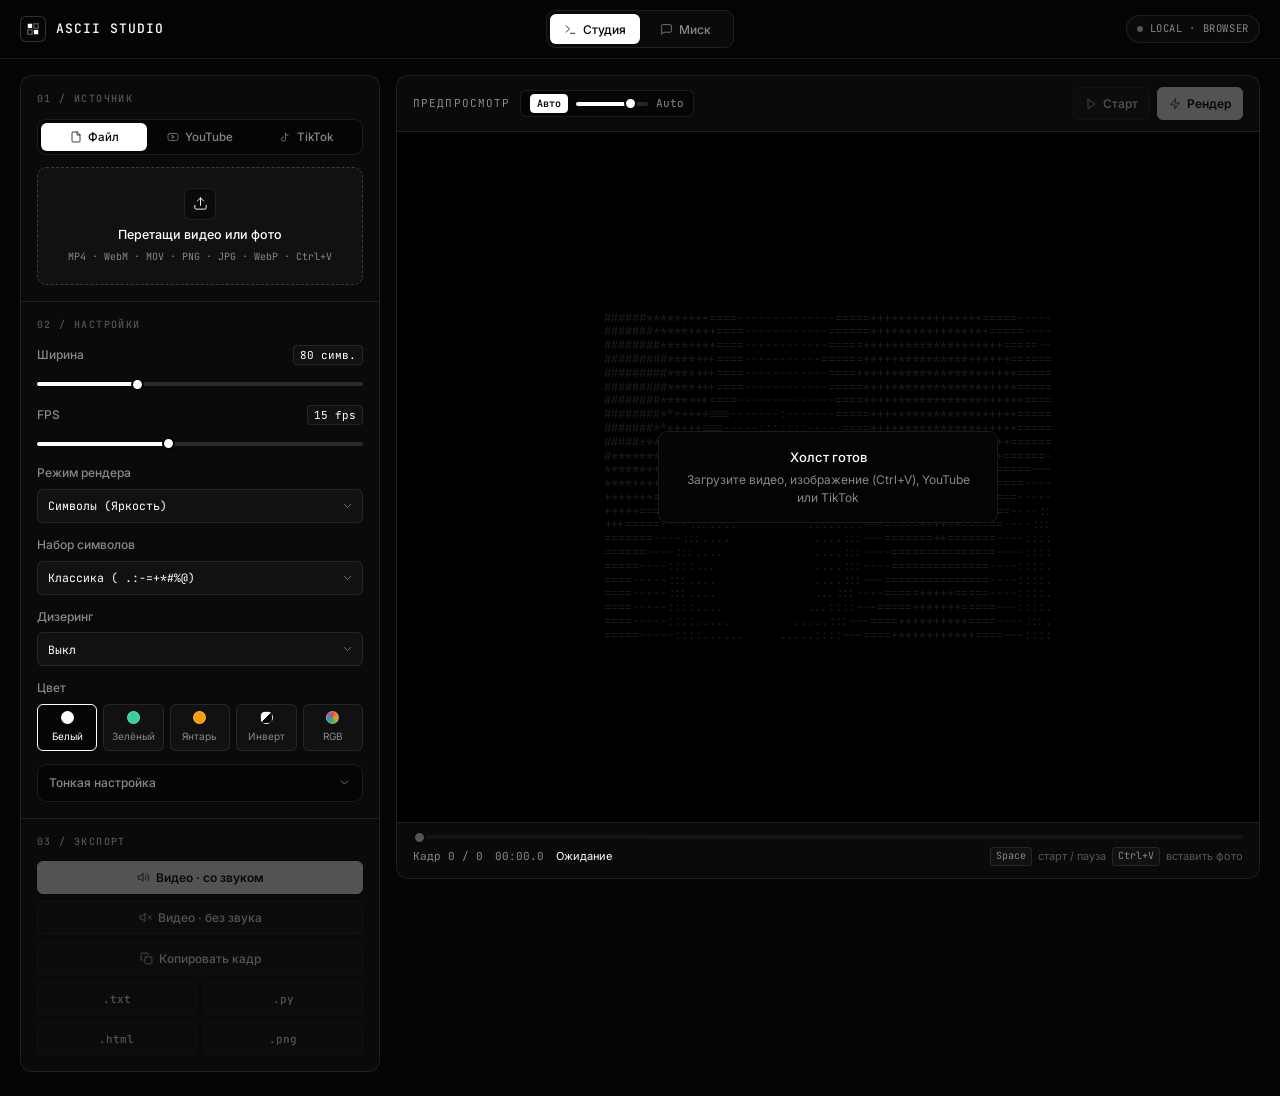
==== commit 974c00ba: "Rename ASCII Studio — ASCII & Braille конвертер.html to index.html" ====
--- a/index.html
+++ b/index.html
@@ -15,7 +15,7 @@
 
   <style>
     /* ==========================================================================
-       DESIGN TOKENS — STRICT BLACK & WHITE MINIMALISM
+       DESIGN TOKENS — STRICT BLACK & WHITE SWISS MINIMALISM
        ========================================================================== */
     :root {
       --bg: #050505;
@@ -28,8 +28,8 @@
       --border-strong: rgba(255, 255, 255, 0.42);
 
       --text-primary: #FFFFFF;
-      --text-secondary: #9A9A9A;
-      --text-muted: #5A5A5A;
+      --text-secondary: #888888;
+      --text-muted: #555555;
 
       --accent: #FFFFFF;
       --accent-fg: #050505;
@@ -128,11 +128,11 @@
 
     .anim-in {
       opacity: 0;
-      animation: fadeUp 340ms var(--ease) forwards;
+      animation: fadeUp 320ms var(--ease) forwards;
       will-change: transform, opacity;
     }
     .anim-d1 { animation-delay: 40ms; }
-    .anim-d2 { animation-delay: 90ms; }
+    .anim-d2 { animation-delay: 80ms; }
 
     .icon-spin {
       animation: spin 0.85s linear infinite;
@@ -145,14 +145,14 @@
       position: sticky;
       top: 0;
       z-index: 40;
-      background: rgba(5, 5, 5, 0.90);
+      background: rgba(5, 5, 5, 0.92);
       backdrop-filter: blur(12px);
       -webkit-backdrop-filter: blur(12px);
       border-bottom: 1px solid var(--border);
     }
 
     .header-inner {
-      max-width: 1520px;
+      max-width: 1560px;
       margin: 0 auto;
       padding: 10px 20px;
       display: grid;
@@ -260,7 +260,7 @@
       background: var(--accent);
       border-radius: 6px;
       transform: translateX(0%);
-      transition: transform 280ms var(--ease);
+      transition: transform 260ms var(--ease);
       will-change: transform;
       pointer-events: none;
     }
@@ -292,7 +292,7 @@
       cursor: pointer;
       border-radius: 6px;
       white-space: nowrap;
-      transition: color 200ms var(--ease);
+      transition: color 180ms var(--ease);
     }
 
     .seg-btn:hover {
@@ -315,21 +315,21 @@
     .main-container {
       flex: 1;
       width: 100%;
-      max-width: 1520px;
+      max-width: 1560px;
       margin: 0 auto;
       padding: 16px 20px 24px;
     }
 
     .workspace {
       display: none;
-      grid-template-columns: 320px minmax(0, 1fr);
+      grid-template-columns: 360px minmax(0, 1fr);
       gap: 16px;
       align-items: start;
     }
 
     .workspace.active {
       display: grid;
-      animation: fadeUp 260ms var(--ease);
+      animation: fadeUp 240ms var(--ease);
     }
 
     .panel {
@@ -394,7 +394,7 @@
 
     .tab-pane.active {
       display: block;
-      animation: fadeUp 220ms var(--ease);
+      animation: fadeUp 200ms var(--ease);
     }
 
     /* Dropzone */
@@ -434,7 +434,7 @@
       display: grid;
       place-items: center;
       color: var(--text-primary);
-      transition: transform 220ms var(--ease);
+      transition: transform 200ms var(--ease);
     }
 
     .dropzone:hover .dropzone-icon {
@@ -470,7 +470,7 @@
 
     .file-meta.visible {
       display: flex;
-      animation: fadeUp 200ms var(--ease);
+      animation: fadeUp 180ms var(--ease);
     }
 
     .file-meta-name {
@@ -562,7 +562,7 @@
 
     .feedback.visible {
       display: block;
-      animation: fadeUp 200ms var(--ease);
+      animation: fadeUp 180ms var(--ease);
     }
 
     .feedback.is-error {
@@ -571,10 +571,9 @@
     }
 
     .feedback-btn {
-      margin-top: 7px;
       display: inline-flex;
       align-items: center;
-      padding: 4px 9px;
+      padding: 5px 9px;
       border: none;
       border-radius: 4px;
       background: var(--accent);
@@ -584,7 +583,7 @@
       font-weight: 600;
       cursor: pointer;
       text-decoration: none;
-      transition: opacity 160ms var(--ease);
+      transition: opacity 150ms var(--ease);
     }
 
     .feedback-btn:hover {
@@ -596,10 +595,6 @@
       flex-wrap: wrap;
       gap: 6px;
       margin-top: 8px;
-    }
-
-    .feedback-actions .feedback-btn {
-      margin-top: 0;
     }
 
     .feedback-btn-ghost {
@@ -814,7 +809,7 @@
     }
 
     details.fine-tune summary svg {
-      transition: transform 220ms var(--ease);
+      transition: transform 200ms var(--ease);
     }
 
     details.fine-tune[open] summary svg {
@@ -885,7 +880,7 @@
       border-radius: 50%;
       background: var(--text-secondary);
       transform: translateX(0);
-      transition: transform 220ms var(--ease), background-color 200ms var(--ease);
+      transition: transform 200ms var(--ease), background-color 200ms var(--ease);
       will-change: transform;
     }
 
@@ -997,7 +992,7 @@
 
     .video-export-box.visible {
       display: flex;
-      animation: fadeUp 200ms var(--ease);
+      animation: fadeUp 180ms var(--ease);
     }
 
     .video-export-head {
@@ -1160,6 +1155,8 @@
     }
 
     .ascii-output {
+      position: relative;
+      z-index: 2;
       margin: 0;
       font-family: var(--font-mono);
       font-size: 10px;
@@ -1186,7 +1183,8 @@
       overflow: hidden;
       background: #000000;
       z-index: 5;
-      transition: opacity 260ms var(--ease);
+      pointer-events: none;
+      transition: opacity 240ms var(--ease);
     }
 
     .empty-state.hidden {
@@ -1222,6 +1220,7 @@
       -webkit-backdrop-filter: blur(8px);
       text-align: center;
       max-width: 340px;
+      pointer-events: none;
     }
 
     .empty-title {
@@ -1359,7 +1358,7 @@
       background: var(--accent);
       transform-origin: left center;
       transform: scaleX(0);
-      transition: transform 220ms var(--ease), background-color 200ms var(--ease);
+      transition: transform 200ms var(--ease), background-color 200ms var(--ease);
     }
 
     .limit-bar-fill.is-warn { background: #F59E0B; }
@@ -1405,7 +1404,7 @@
 
     .platform-pane.active {
       display: block;
-      animation: fadeUp 220ms var(--ease);
+      animation: fadeUp 200ms var(--ease);
     }
 
     /* --- 1. STEAM MOCKUP --- */
@@ -1530,7 +1529,7 @@
       color: #f5f5f5;
       max-width: 100%;
       overflow-x: hidden;
-      transition: width 240ms var(--ease);
+      transition: width 220ms var(--ease);
     }
 
     .tg-bubble[data-device="mobile"] {
@@ -1836,7 +1835,7 @@
           <!-- SOURCE: YOUTUBE -->
           <div class="tab-pane" id="src-youtube">
             <div class="stack">
-              <input type="url" id="ytUrl" class="input" placeholder="https://youtu.be/... или youtube.com/watch?v=..." autocomplete="off">
+              <input type="url" id="ytUrl" class="input" placeholder="https://youtu.be/... или 11-симв. ID" autocomplete="off">
               <div class="row-2">
                 <button type="button" id="ytVideoBtn" class="btn btn-primary">
                   <svg id="ytVideoIcon" width="12" height="12" viewBox="0 0 24 24" fill="none" stroke="currentColor" stroke-width="1.5" stroke-linecap="round" stroke-linejoin="round" aria-hidden="true">
@@ -1860,7 +1859,7 @@
                     <span>Свой прокси (Cloudflare Worker)</span>
                     <span class="proxy-badge" id="ytProxyBadge">подключён</span>
                   </span>
-                  <svg width="13" height="13" viewBox="0 0 24 24" fill="none" stroke="currentColor" stroke-width="1.5"><polyline points="6 9 12 15 18 9"/></svg>
+                  <svg width="13" height="13" viewBox="0 0 24 24" fill="none" stroke="currentColor" stroke-width="1.5" stroke-linecap="round" stroke-linejoin="round"><polyline points="6 9 12 15 18 9"/></svg>
                 </summary>
                 <div class="fine-tune-body" style="gap:7px;">
                   <input type="url" id="ytProxyInput" class="input" placeholder="https://ascii-yt-proxy.user.workers.dev" autocomplete="off">
@@ -1922,7 +1921,7 @@
                 <option value="sobel">Контуры (Sobel)</option>
                 <option value="hybrid">Гибрид (Sobel + Яркость)</option>
               </select>
-              <svg class="select-chevron" width="13" height="13" viewBox="0 0 24 24" fill="none" stroke="currentColor" stroke-width="1.5"><polyline points="6 9 12 15 18 9"/></svg>
+              <svg class="select-chevron" width="13" height="13" viewBox="0 0 24 24" fill="none" stroke="currentColor" stroke-width="1.5" stroke-linecap="round" stroke-linejoin="round"><polyline points="6 9 12 15 18 9"/></svg>
             </div>
           </div>
 
@@ -1942,7 +1941,7 @@
                 <option value="matrix">Матрица ( ｦｱｳｴｵ...)</option>
                 <option value="custom">Свой набор…</option>
               </select>
-              <svg class="select-chevron" width="13" height="13" viewBox="0 0 24 24" fill="none" stroke="currentColor" stroke-width="1.5"><polyline points="6 9 12 15 18 9"/></svg>
+              <svg class="select-chevron" width="13" height="13" viewBox="0 0 24 24" fill="none" stroke="currentColor" stroke-width="1.5" stroke-linecap="round" stroke-linejoin="round"><polyline points="6 9 12 15 18 9"/></svg>
             </div>
             <input type="text" id="stCustomChars" class="input" style="margin-top:7px;display:none;" value=" .:-=+*#%@" placeholder="Символы от тёмного к светлому">
           </div>
@@ -1959,7 +1958,7 @@
                 <option value="stucki">Stucki</option>
                 <option value="bayer">Bayer 4×4 (без мерцания)</option>
               </select>
-              <svg class="select-chevron" width="13" height="13" viewBox="0 0 24 24" fill="none" stroke="currentColor" stroke-width="1.5"><polyline points="6 9 12 15 18 9"/></svg>
+              <svg class="select-chevron" width="13" height="13" viewBox="0 0 24 24" fill="none" stroke="currentColor" stroke-width="1.5" stroke-linecap="round" stroke-linejoin="round"><polyline points="6 9 12 15 18 9"/></svg>
             </div>
           </div>
 
@@ -2000,7 +1999,7 @@
           <details class="fine-tune">
             <summary>
               <span>Тонкая настройка</span>
-              <svg width="13" height="13" viewBox="0 0 24 24" fill="none" stroke="currentColor" stroke-width="1.5"><polyline points="6 9 12 15 18 9"/></svg>
+              <svg width="13" height="13" viewBox="0 0 24 24" fill="none" stroke="currentColor" stroke-width="1.5" stroke-linecap="round" stroke-linejoin="round"><polyline points="6 9 12 15 18 9"/></svg>
             </summary>
             <div class="fine-tune-body">
               <div class="param" style="margin:0">
@@ -2201,7 +2200,7 @@
               <label for="msWidth" class="param-label">Ширина</label>
               <span class="param-val tabular" id="msWidthVal">28 симв.</span>
             </div>
-            <input type="range" id="msWidth" class="range" min="12" max="80" value="28">
+            <input type="range" id="msWidth" class="range" min="10" max="80" value="28">
           </div>
 
           <div class="param">
@@ -2215,7 +2214,7 @@
                 <option value="sobel">Контуры (Sobel)</option>
                 <option value="hybrid">Гибрид (Sobel + Яркость)</option>
               </select>
-              <svg class="select-chevron" width="13" height="13" viewBox="0 0 24 24" fill="none" stroke="currentColor" stroke-width="1.5"><polyline points="6 9 12 15 18 9"/></svg>
+              <svg class="select-chevron" width="13" height="13" viewBox="0 0 24 24" fill="none" stroke="currentColor" stroke-width="1.5" stroke-linecap="round" stroke-linejoin="round"><polyline points="6 9 12 15 18 9"/></svg>
             </div>
           </div>
 
@@ -2234,7 +2233,7 @@
                 <option value="binary">Двоичный ( 01)</option>
                 <option value="matrix">Матрица</option>
               </select>
-              <svg class="select-chevron" width="13" height="13" viewBox="0 0 24 24" fill="none" stroke="currentColor" stroke-width="1.5"><polyline points="6 9 12 15 18 9"/></svg>
+              <svg class="select-chevron" width="13" height="13" viewBox="0 0 24 24" fill="none" stroke="currentColor" stroke-width="1.5" stroke-linecap="round" stroke-linejoin="round"><polyline points="6 9 12 15 18 9"/></svg>
             </div>
           </div>
 
@@ -2250,7 +2249,7 @@
                 <option value="bayer">Bayer 4×4</option>
                 <option value="none">Выкл</option>
               </select>
-              <svg class="select-chevron" width="13" height="13" viewBox="0 0 24 24" fill="none" stroke="currentColor" stroke-width="1.5"><polyline points="6 9 12 15 18 9"/></svg>
+              <svg class="select-chevron" width="13" height="13" viewBox="0 0 24 24" fill="none" stroke="currentColor" stroke-width="1.5" stroke-linecap="round" stroke-linejoin="round"><polyline points="6 9 12 15 18 9"/></svg>
             </div>
           </div>
 
@@ -2265,7 +2264,7 @@
           <details class="fine-tune">
             <summary>
               <span>Тонкая настройка</span>
-              <svg width="13" height="13" viewBox="0 0 24 24" fill="none" stroke="currentColor" stroke-width="1.5"><polyline points="6 9 12 15 18 9"/></svg>
+              <svg width="13" height="13" viewBox="0 0 24 24" fill="none" stroke="currentColor" stroke-width="1.5" stroke-linecap="round" stroke-linejoin="round"><polyline points="6 9 12 15 18 9"/></svg>
             </summary>
             <div class="fine-tune-body">
               <div class="param" style="margin:0">
@@ -2475,7 +2474,7 @@
   <video id="videoEl" hidden muted playsinline crossorigin="anonymous"></video>
 
   <script>
-    (() => {
+    document.addEventListener('DOMContentLoaded', () => {
       'use strict';
 
       /* ========================================================================
@@ -2689,16 +2688,16 @@
          APPLICATION STATE
          ======================================================================== */
       const state = {
-        workspace: 'studio',      // 'studio' | 'misc'
-        mediaType: null,          // null | 'image' | 'video'
-        sharedImage: null,        // HTMLImageElement (shared between Studio & Misc)
+        workspace: 'studio',
+        mediaType: null,
+        sharedImage: null,
         sharedImageName: '',
         blobUrl: null,
         videoLoaded: false,
         sourceName: '',
 
         // Studio playback & render
-        frames: [],               // Array<{ text, html, cols, rows }>
+        frames: [],
         currentFrame: 0,
         renderedFps: 15,
         renderedCols: 80,
@@ -2719,11 +2718,11 @@
         studioRafPending: false,
 
         // Misc platform state
-        platform: 'steam',        // 'steam' | 'telegram' | 'discord'
-        tgFormat: 'code',         // 'code' | 'braille'
-        tgDevice: 'mobile',       // 'mobile' | 'desktop'
-        dcFormat: 'code',         // 'code' | 'braille'
-        dcLimit: 2000,            // 2000 | 4000
+        platform: 'steam',
+        tgFormat: 'code',
+        tgDevice: 'mobile',
+        dcFormat: 'code',
+        dcLimit: 2000,
         miscRawText: '',
         miscCols: 0,
         miscRows: 0,
@@ -2742,12 +2741,13 @@
          UI UTILITIES
          ======================================================================== */
       function setGlobalStatus(text, mode = 'idle') {
-        globalStatusBadge.dataset.state = mode;
-        globalStatusText.textContent = text;
-        studioStatusInline.textContent = text;
+        if (globalStatusBadge) globalStatusBadge.dataset.state = mode;
+        if (globalStatusText) globalStatusText.textContent = text;
+        if (studioStatusInline) studioStatusInline.textContent = text;
       }
 
       function syncRange(el) {
+        if (!el) return;
         const min = parseFloat(el.min) || 0;
         const max = parseFloat(el.max) || 100;
         const val = parseFloat(el.value) || 0;
@@ -2756,6 +2756,7 @@
       }
 
       function showFeedback(el, text, isError = false, actionHtml = '') {
+        if (!el) return;
         if (!text) {
           el.innerHTML = '';
           el.classList.remove('visible', 'is-error');
@@ -2798,11 +2799,11 @@
 
       function flashCopyButton(key, iconEl, labelEl, defaultLabel) {
         clearTimeout(state.copyTimers[key]);
-        iconEl.innerHTML = ICONS.check;
-        labelEl.textContent = 'Скопировано';
+        if (iconEl) iconEl.innerHTML = ICONS.check;
+        if (labelEl) labelEl.textContent = 'Скопировано';
         state.copyTimers[key] = setTimeout(() => {
-          iconEl.innerHTML = ICONS.copy;
-          labelEl.textContent = defaultLabel;
+          if (iconEl) iconEl.innerHTML = ICONS.copy;
+          if (labelEl) labelEl.textContent = defaultLabel;
         }, 1500);
       }
 
@@ -2819,6 +2820,7 @@
       }
 
       function setupSegmented(container, onChange) {
+        if (!container) return;
         const btns = container.querySelectorAll('.seg-btn');
         btns.forEach((btn) => {
           btn.addEventListener('click', () => {
@@ -2835,8 +2837,6 @@
 
       /* ========================================================================
          CORE ASCII ENGINE (Float32Array + 256-LUT + 4 ENGINES + 4 DITHERS)
-         Inspired by AlesSystems/ASCII-art-generator, GongZhenAB/npm-ascii-art,
-         artreimus/textura, humanbydefinition/p5js-edge-detection-ascii-renderer
          ======================================================================== */
       function escapeHtml(ch) {
         if (ch === '<') return '&lt;';
@@ -2871,7 +2871,6 @@
         const len = w * h;
         const lum = new Float32Array(len);
 
-        // Rec. 709 luminance
         for (let i = 0, p = 0; i < len; i++, p += 4) {
           lum[i] = 0.2126 * rgba[p] + 0.7152 * rgba[p + 1] + 0.0722 * rgba[p + 2];
         }
@@ -2940,7 +2939,6 @@
           return lum;
         }
 
-        // Error diffusion kernels
         const addErr = (x, y, err) => {
           if (x >= 0 && x < w && y >= 0 && y < h) {
             const idx = y * w + x;
@@ -3003,7 +3001,7 @@
         return lut;
       }
 
-      function packRgbRow(charsArr, rgba, rowOffset, w, pixelStrideX = 1, strideW = w) {
+      function packRgbRow(charsArr, rgba, rowOffset, w, pixelStrideX = 1) {
         const chunks = [];
         let prev = '';
         let run = '';
@@ -3030,9 +3028,7 @@
         const withRgb = !!opts.withRgb;
         const threshold = opts.threshold ?? 128;
 
-        // ------------------------------------------------------------------
         // ENGINE 1: BRAILLE 2x4 (Unicode U+2800..U+28FF)
-        // ------------------------------------------------------------------
         if (opts.mode === 'braille') {
           const sw = cols * 2;
           const sh = rows * 4;
@@ -3057,15 +3053,13 @@
             }
             textRows[cy] = rowChars.join('');
             if (withRgb) {
-              htmlRows[cy] = packRgbRow(rowChars, rgba, (py0 + 1) * sw, cols, 2, sw);
+              htmlRows[cy] = packRgbRow(rowChars, rgba, (py0 + 1) * sw, cols, 2);
             }
           }
           return { text: textRows.join('\n'), html: withRgb ? htmlRows.join('\n') : null, cols, rows };
         }
 
-        // ------------------------------------------------------------------
         // ENGINE 2: HALF-BLOCKS 2x VERTICAL ( ▀▄█)
-        // ------------------------------------------------------------------
         if (opts.mode === 'brightness' && opts.charsetKey === 'halfblocks') {
           const sw = cols;
           const sh = rows * 2;
@@ -3086,15 +3080,13 @@
             }
             textRows[cy] = rowChars.join('');
             if (withRgb) {
-              htmlRows[cy] = packRgbRow(rowChars, rgba, topOff, cols, 1, sw);
+              htmlRows[cy] = packRgbRow(rowChars, rgba, topOff, cols, 1);
             }
           }
           return { text: textRows.join('\n'), html: withRgb ? htmlRows.join('\n') : null, cols, rows };
         }
 
-        // ------------------------------------------------------------------
         // ENGINE 3 & 4: SOBEL EDGES & HYBRID (SOBEL + BRIGHTNESS)
-        // ------------------------------------------------------------------
         if (opts.mode === 'sobel' || opts.mode === 'hybrid') {
           const { lum, rgba } = sampleToGrayscale(source, cols, rows, opts);
           const chars = getCharsetString(opts.charsetKey, opts.customChars);
@@ -3145,15 +3137,13 @@
             }
             textRows[y] = rowChars.join('');
             if (withRgb) {
-              htmlRows[y] = packRgbRow(rowChars, rgba, rOff, cols, 1, cols);
+              htmlRows[y] = packRgbRow(rowChars, rgba, rOff, cols, 1);
             }
           }
           return { text: textRows.join('\n'), html: withRgb ? htmlRows.join('\n') : null, cols, rows };
         }
 
-        // ------------------------------------------------------------------
         // ENGINE 5: BRIGHTNESS CHARACTERS (256-entry LUT + Dithering)
-        // ------------------------------------------------------------------
         const chars = getCharsetString(opts.charsetKey, opts.customChars);
         const lut = buildCharsetLUT(chars);
         const { lum, rgba } = sampleToGrayscale(source, cols, rows, opts);
@@ -3170,7 +3160,7 @@
           }
           textRows[y] = rowChars.join('');
           if (withRgb) {
-            htmlRows[y] = packRgbRow(rowChars, rgba, rOff, cols, 1, cols);
+            htmlRows[y] = packRgbRow(rowChars, rgba, rOff, cols, 1);
           }
         }
         return { text: textRows.join('\n'), html: withRgb ? htmlRows.join('\n') : null, cols, rows };
@@ -3182,6 +3172,7 @@
       const WAVE_GLYPHS = ' .:-=+*#';
 
       function drawAmbientWave(phase) {
+        if (!ambientWave) return;
         const cols = 64, rows = 24;
         const lines = new Array(rows);
         for (let y = 0; y < rows; y++) {
@@ -3247,8 +3238,8 @@
       setupSegmented(mainNav, (btn) => {
         const ws = btn.dataset.ws;
         state.workspace = ws;
-        wsStudio.classList.toggle('active', ws === 'studio');
-        wsMisc.classList.toggle('active', ws === 'misc');
+        wsStudio?.classList.toggle('active', ws === 'studio');
+        wsMisc?.classList.toggle('active', ws === 'misc');
 
         if (ws === 'misc') {
           stopAmbient();
@@ -3262,9 +3253,9 @@
 
       setupSegmented(sourceTabs, (btn) => {
         const tab = btn.dataset.tab;
-        $('src-file').classList.toggle('active', tab === 'file');
-        $('src-youtube').classList.toggle('active', tab === 'youtube');
-        $('src-tiktok').classList.toggle('active', tab === 'tiktok');
+        $('src-file')?.classList.toggle('active', tab === 'file');
+        $('src-youtube')?.classList.toggle('active', tab === 'youtube');
+        $('src-tiktok')?.classList.toggle('active', tab === 'tiktok');
       });
 
       /* ========================================================================
@@ -3272,29 +3263,29 @@
          ======================================================================== */
       function getStudioOpts() {
         return {
-          width: parseInt(stWidth.value, 10),
-          mode: stMode.value,
-          charsetKey: stCharset.value,
-          customChars: stCustomChars.value,
-          dither: stDither.value,
-          brightness: parseInt(stBright.value, 10),
-          contrast: parseInt(stContrast.value, 10),
-          threshold: parseInt(stThreshold.value, 10),
-          autoContrast: stAutoContrast.checked,
-          invert: stInvert.checked,
-          flipH: stFlipH.checked,
+          width: parseInt(stWidth?.value || '80', 10),
+          mode: stMode?.value || 'brightness',
+          charsetKey: stCharset?.value || 'classic',
+          customChars: stCustomChars?.value || '',
+          dither: stDither?.value || 'none',
+          brightness: parseInt(stBright?.value || '0', 10),
+          contrast: parseInt(stContrast?.value || '0', 10),
+          threshold: parseInt(stThreshold?.value || '128', 10),
+          autoContrast: !!stAutoContrast?.checked,
+          invert: !!stInvert?.checked,
+          flipH: !!stFlipH?.checked,
           withRgb: state.colorMode === 'rgb'
         };
       }
 
       function updateStudioCharsetVisibility() {
-        const show = stMode.value === 'brightness' || stMode.value === 'hybrid';
-        stCharsetWrap.style.display = show ? 'block' : 'none';
-        stCustomChars.style.display = (show && stCharset.value === 'custom') ? 'block' : 'none';
+        const show = stMode?.value === 'brightness' || stMode?.value === 'hybrid';
+        if (stCharsetWrap) stCharsetWrap.style.display = show ? 'block' : 'none';
+        if (stCustomChars) stCustomChars.style.display = (show && stCharset?.value === 'custom') ? 'block' : 'none';
       }
 
       function fitStudioFont() {
-        if (!state.fontAuto || !state.renderedCols || !state.renderedRows) return;
+        if (!state.fontAuto || !state.renderedCols || !state.renderedRows || !studioStage || !asciiOutput) return;
         const w = studioStage.clientWidth - 36;
         const h = studioStage.clientHeight - 36;
         if (w <= 0 || h <= 0) return;
@@ -3302,20 +3293,22 @@
         const fH = h / (state.renderedRows * 1.05);
         const opt = Math.max(4, Math.min(20, Math.min(fW, fH)));
         asciiOutput.style.fontSize = `${opt.toFixed(2)}px`;
-        fontSizeSlider.value = opt.toFixed(1);
-        syncRange(fontSizeSlider);
-        fontSizeVal.textContent = 'Auto';
+        if (fontSizeSlider) {
+          fontSizeSlider.value = opt.toFixed(1);
+          syncRange(fontSizeSlider);
+        }
+        if (fontSizeVal) fontSizeVal.textContent = 'Auto';
       }
 
       function setStudioExportsEnabled(enabled) {
         const canVideo = enabled && state.mediaType === 'video' && state.frames.length > 1 && !state.isExportingVideo;
-        expVidAudioBtn.disabled = !canVideo;
-        expVidMuteBtn.disabled = !canVideo;
-        stCopyBtn.disabled = !enabled || state.isExportingVideo;
-        expTxtBtn.disabled = !enabled || state.isExportingVideo;
-        expPyBtn.disabled = !enabled || state.isExportingVideo;
-        expHtmlBtn.disabled = !enabled || state.isExportingVideo;
-        expPngBtn.disabled = !enabled || state.isExportingVideo;
+        if (expVidAudioBtn) expVidAudioBtn.disabled = !canVideo;
+        if (expVidMuteBtn) expVidMuteBtn.disabled = !canVideo;
+        if (stCopyBtn) stCopyBtn.disabled = !enabled || state.isExportingVideo;
+        if (expTxtBtn) expTxtBtn.disabled = !enabled || state.isExportingVideo;
+        if (expPyBtn) expPyBtn.disabled = !enabled || state.isExportingVideo;
+        if (expHtmlBtn) expHtmlBtn.disabled = !enabled || state.isExportingVideo;
+        if (expPngBtn) expPngBtn.disabled = !enabled || state.isExportingVideo;
       }
 
       function clearStudioFrames() {
@@ -3323,16 +3316,18 @@
         state.frames = [];
         state.currentFrame = 0;
         state.renderedWithRgb = false;
-        asciiOutput.textContent = '';
-        stDimBadge.classList.remove('visible');
-        frameSlider.min = 0;
-        frameSlider.max = 0;
-        frameSlider.value = 0;
-        frameSlider.disabled = true;
-        syncRange(frameSlider);
-        frameInfo.textContent = 'Кадр 0 / 0';
-        timeInfo.textContent = '00:00.0';
-        playBtn.disabled = true;
+        if (asciiOutput) asciiOutput.textContent = '';
+        stDimBadge?.classList.remove('visible');
+        if (frameSlider) {
+          frameSlider.min = 0;
+          frameSlider.max = 0;
+          frameSlider.value = 0;
+          frameSlider.disabled = true;
+          syncRange(frameSlider);
+        }
+        if (frameInfo) frameInfo.textContent = 'Кадр 0 / 0';
+        if (timeInfo) timeInfo.textContent = '00:00.0';
+        if (playBtn) playBtn.disabled = true;
         setStudioExportsEnabled(false);
       }
 
@@ -3351,10 +3346,12 @@
         state.renderedWithRgb = opts.withRgb;
         state.currentFrame = 0;
 
-        stDimBadge.textContent = `${res.cols} × ${res.rows}`;
-        stDimBadge.classList.add('visible');
-        frameInfo.textContent = 'Фото · 1 кадр';
-        timeInfo.textContent = 'Статика';
+        if (stDimBadge) {
+          stDimBadge.textContent = `${res.cols} × ${res.rows}`;
+          stDimBadge.classList.add('visible');
+        }
+        if (frameInfo) frameInfo.textContent = 'Фото · 1 кадр';
+        if (timeInfo) timeInfo.textContent = 'Статика';
 
         showStudioFrame(0);
         fitStudioFont();
@@ -3372,7 +3369,7 @@
       }
 
       function showStudioFrame(idx) {
-        if (state.frames.length === 0) return;
+        if (state.frames.length === 0 || !asciiOutput) return;
         const clamped = Math.max(0, Math.min(state.frames.length - 1, idx));
         state.currentFrame = clamped;
         const f = state.frames[clamped];
@@ -3384,10 +3381,12 @@
         }
 
         if (state.mediaType === 'video') {
-          frameSlider.value = clamped;
-          syncRange(frameSlider);
-          frameInfo.textContent = `Кадр ${clamped + 1} / ${state.frames.length}`;
-          timeInfo.textContent = formatTime(clamped / state.renderedFps);
+          if (frameSlider) {
+            frameSlider.value = clamped;
+            syncRange(frameSlider);
+          }
+          if (frameInfo) frameInfo.textContent = `Кадр ${clamped + 1} / ${state.frames.length}`;
+          if (timeInfo) timeInfo.textContent = formatTime(clamped / state.renderedFps);
         }
       }
 
@@ -3412,25 +3411,27 @@
         state.sourceName = name;
 
         stopAmbient();
-        studioEmpty.classList.add('hidden');
+        studioEmpty?.classList.add('hidden');
 
         // Studio UI
-        studioMediaPill.textContent = 'Фото · Live';
-        studioMediaPill.classList.add('visible');
-        stFpsWrap.classList.add('is-dimmed');
-        stFps.disabled = true;
-        renderBtn.disabled = true;
-        playBtn.disabled = true;
+        if (studioMediaPill) {
+          studioMediaPill.textContent = 'Фото · Live';
+          studioMediaPill.classList.add('visible');
+        }
+        stFpsWrap?.classList.add('is-dimmed');
+        if (stFps) stFps.disabled = true;
+        if (renderBtn) renderBtn.disabled = true;
+        if (playBtn) playBtn.disabled = true;
 
         const dimText = `${img.naturalWidth}×${img.naturalHeight}`;
-        studioFileName.textContent = name;
-        studioFileInfo.textContent = dimText;
-        studioFileMeta.classList.add('visible');
+        if (studioFileName) studioFileName.textContent = name;
+        if (studioFileInfo) studioFileInfo.textContent = dimText;
+        studioFileMeta?.classList.add('visible');
 
         // Misc UI sync
-        miscFileName.textContent = name;
-        miscFileInfo.textContent = dimText;
-        miscFileMeta.classList.add('visible');
+        if (miscFileName) miscFileName.textContent = name;
+        if (miscFileInfo) miscFileInfo.textContent = dimText;
+        miscFileMeta?.classList.add('visible');
         showFeedback(miscFeedback, '');
 
         renderStudioImageNow();
@@ -3443,6 +3444,17 @@
         const url = URL.createObjectURL(blob);
         state.blobUrl = url;
         const img = new Image();
+        img.onload = () => {
+          setSharedImage(img, name);
+        };
+        img.onerror = () => {
+          revokeBlob();
+          setGlobalStatus('Не удалось прочитать изображение', 'error');
+          showFeedback(miscFeedback, 'Не удалось декодировать изображение', true);
+        };
+        img.src = url;
+      }
+
       function loadVideoSource(srcUrl, name, isBlob = false) {
         if (state.isRendering) state.cancelRender = true;
         clearStudioFrames();
@@ -3453,25 +3465,28 @@
         state.videoLoaded = false;
         state.sourceName = name;
 
-        studioMediaPill.textContent = 'Видео';
-        studioMediaPill.classList.add('visible');
-        stFpsWrap.classList.remove('is-dimmed');
-        stFps.disabled = false;
-        renderBtn.disabled = true;
+        if (studioMediaPill) {
+          studioMediaPill.textContent = 'Видео';
+          studioMediaPill.classList.add('visible');
+        }
+        stFpsWrap?.classList.remove('is-dimmed');
+        if (stFps) stFps.disabled = false;
+        if (renderBtn) renderBtn.disabled = true;
 
         setGlobalStatus('Чтение видео…', 'active');
 
+        if (!videoEl) return;
         videoEl.crossOrigin = 'anonymous';
         videoEl.onloadedmetadata = async () => {
           state.videoLoaded = true;
-          renderBtn.disabled = false;
+          if (renderBtn) renderBtn.disabled = false;
           stopAmbient();
-          studioEmpty.classList.add('hidden');
+          studioEmpty?.classList.add('hidden');
 
           const dur = Number.isFinite(videoEl.duration) ? `${videoEl.duration.toFixed(1)} сек` : 'поток';
-          studioFileName.textContent = name;
-          studioFileInfo.textContent = dur;
-          studioFileMeta.classList.add('visible');
+          if (studioFileName) studioFileName.textContent = name;
+          if (studioFileInfo) studioFileInfo.textContent = dur;
+          studioFileMeta?.classList.add('visible');
 
           // Preview first frame immediately
           try {
@@ -3482,8 +3497,10 @@
             state.renderedCols = res.cols;
             state.renderedRows = res.rows;
             state.renderedWithRgb = opts.withRgb;
-            stDimBadge.textContent = `${res.cols} × ${res.rows}`;
-            stDimBadge.classList.add('visible');
+            if (stDimBadge) {
+              stDimBadge.textContent = `${res.cols} × ${res.rows}`;
+              stDimBadge.classList.add('visible');
+            }
             showStudioFrame(0);
             fitStudioFont();
             setStudioExportsEnabled(true);
@@ -3495,8 +3512,8 @@
         videoEl.onerror = () => {
           state.mediaType = null;
           state.videoLoaded = false;
-          renderBtn.disabled = true;
-          studioEmpty.classList.remove('hidden');
+          if (renderBtn) renderBtn.disabled = true;
+          studioEmpty?.classList.remove('hidden');
           startAmbient();
           setGlobalStatus('Ошибка декодирования видео', 'error');
         };
@@ -3540,6 +3557,7 @@
          DROPZONES & GLOBAL CTRL+V PASTE
          ======================================================================== */
       function bindDropzone(zone, input, onFile) {
+        if (!zone || !input) return;
         zone.addEventListener('keydown', (e) => {
           if (e.key === 'Enter' || e.key === ' ') {
             e.preventDefault();
@@ -3554,11 +3572,11 @@
         zone.addEventListener('drop', (e) => {
           e.preventDefault();
           zone.classList.remove('dragover');
-          const f = e.dataTransfer.files[0];
+          const f = e.dataTransfer?.files?.[0];
           if (f) onFile(f);
         });
         input.addEventListener('change', (e) => {
-          const f = e.target.files[0];
+          const f = e.target.files?.[0];
           if (f) onFile(f);
           input.value = '';
         });
@@ -3625,17 +3643,17 @@
       }
 
       function syncProxyBadge() {
-        const valid = normalizeProxyUrl(ytProxyInput.value);
-        ytProxyBadge.classList.toggle('visible', !!valid);
+        const valid = normalizeProxyUrl(ytProxyInput?.value);
+        ytProxyBadge?.classList.toggle('visible', !!valid);
       }
 
       try {
         const savedProxy = localStorage.getItem(YT_PROXY_KEY);
-        if (savedProxy) ytProxyInput.value = savedProxy;
+        if (savedProxy && ytProxyInput) ytProxyInput.value = savedProxy;
       } catch {}
       syncProxyBadge();
 
-      ytProxyInput.addEventListener('input', () => {
+      ytProxyInput?.addEventListener('input', () => {
         const val = ytProxyInput.value.trim();
         try {
           if (val) localStorage.setItem(YT_PROXY_KEY, val);
@@ -3679,7 +3697,6 @@
         }
       }
 
-      // Verifies that a direct video URL supports CORS & non-tainted canvas pixel reads
       function verifyDirectVideoCORS(url, timeoutMs = 9000) {
         return new Promise((resolve, reject) => {
           const probe = document.createElement('video');
@@ -3709,7 +3726,7 @@
               tc.height = 2;
               const tctx = tc.getContext('2d');
               tctx.drawImage(probe, 0, 0, 2, 2);
-              tctx.getImageData(0, 0, 1, 1); // throws SecurityError if tainted
+              tctx.getImageData(0, 0, 1, 1);
               finish(true);
             } catch (e) {
               finish(false, e);
@@ -3723,7 +3740,6 @@
       }
 
       async function acquireVideoFromUrl(streamUrl, title, allowDirectFallback = false) {
-        // Attempt 1: Fetch into local Blob URL (immune to tainted canvas & seeking drops)
         try {
           const vRes = await fetchTimed(streamUrl, {}, 18000);
           if (vRes.ok) {
@@ -3738,7 +3754,6 @@
           }
         } catch {}
 
-        // Attempt 2: Direct crossOrigin="anonymous" stream with tainted-canvas verification
         if (allowDirectFallback) {
           try {
             await verifyDirectVideoCORS(streamUrl, 9000);
@@ -3759,7 +3774,6 @@
             || pool[0];
           return pick?.url || null;
         }
-        // Piped format
         const muxed = streams.filter((s) => s.url && !s.videoOnly);
         const muxedMp4 = muxed.filter((s) => (s.mimeType || '').includes('mp4'));
         const prefer = muxedMp4.length ? muxedMp4 : (muxed.length ? muxed : streams.filter((s) => s.url));
@@ -3801,43 +3815,43 @@
         );
       }
 
-      ytThumbBtn.addEventListener('click', () => {
-        const id = parseYouTubeId(ytUrl.value.trim());
+      ytThumbBtn?.addEventListener('click', () => {
+        const id = parseYouTubeId(ytUrl?.value?.trim());
         if (!id) {
           showFeedback(ytFeedback, 'Введите корректную ссылку YouTube или 11-символьный ID', true);
-          ytUrl.focus();
+          ytUrl?.focus();
           return;
         }
         loadYouTubeThumb(id);
       });
 
-      ytVideoBtn.addEventListener('click', async () => {
-        const id = parseYouTubeId(ytUrl.value.trim());
+      ytVideoBtn?.addEventListener('click', async () => {
+        const id = parseYouTubeId(ytUrl?.value?.trim());
         showFeedback(ytFeedback, '');
         if (!id) {
           showFeedback(ytFeedback, 'Введите корректную ссылку YouTube или 11-символьный ID', true);
-          ytUrl.focus();
+          ytUrl?.focus();
           return;
         }
 
         ytVideoBtn.disabled = true;
-        ytVideoLabel.textContent = 'Поиск…';
-        ytVideoIcon.innerHTML = ICONS.spinner;
-        ytVideoIcon.classList.add('icon-spin');
+        if (ytVideoLabel) ytVideoLabel.textContent = 'Поиск…';
+        if (ytVideoIcon) {
+          ytVideoIcon.innerHTML = ICONS.spinner;
+          ytVideoIcon.classList.add('icon-spin');
+        }
 
         const watchUrl = `https://www.youtube.com/watch?v=${id}`;
         let loaded = false;
         let lastReason = 'Публичные зеркала вернули 403 или ограничение CORS';
 
         const updateStage = (msg) => {
-          ytVideoLabel.textContent = msg;
+          if (ytVideoLabel) ytVideoLabel.textContent = msg;
           setGlobalStatus(`YouTube · ${msg}`, 'active');
         };
 
-        // ------------------------------------------------------------------
         // LEVEL 1: USER CLOUDFLARE WORKER / CUSTOM PROXY
-        // ------------------------------------------------------------------
-        const proxyBase = normalizeProxyUrl(ytProxyInput.value);
+        const proxyBase = normalizeProxyUrl(ytProxyInput?.value);
         if (proxyBase) {
           updateStage('Прокси…');
           try {
@@ -3861,7 +3875,6 @@
             }
           } catch {}
 
-          // Also support custom Cobalt-compatible proxy via POST
           if (!loaded) {
             try {
               const res = await fetchTimed(proxyBase, {
@@ -3885,9 +3898,7 @@
           }
         }
 
-        // ------------------------------------------------------------------
         // LEVEL 2: INVIDIOUS PUBLIC API POOL
-        // ------------------------------------------------------------------
         if (!loaded) {
           updateStage('Invidious…');
           for (const base of INVIDIOUS_POOL) {
@@ -3906,9 +3917,7 @@
           }
         }
 
-        // ------------------------------------------------------------------
         // LEVEL 3: PIPED PUBLIC API POOL
-        // ------------------------------------------------------------------
         if (!loaded) {
           updateStage('Piped…');
           for (const base of PIPED_POOL) {
@@ -3927,9 +3936,7 @@
           }
         }
 
-        // ------------------------------------------------------------------
         // LEVEL 4: COBALT API POOL
-        // ------------------------------------------------------------------
         if (!loaded) {
           updateStage('Cobalt…');
           for (const base of COBALT_POOL) {
@@ -3954,9 +3961,7 @@
           }
         }
 
-        // ------------------------------------------------------------------
-        // LEVEL 5: GRACEFUL FALLBACK WITH QUICK ACTIONS
-        // ------------------------------------------------------------------
+        // LEVEL 5: GRACEFUL FALLBACK
         if (!loaded) {
           setGlobalStatus('YouTube недоступен (403/CORS)', 'error');
           showFeedback(
@@ -3970,41 +3975,40 @@
             </div>`
           );
 
-          const qThumb = $('ytQuickThumb');
-          if (qThumb) qThumb.addEventListener('click', () => loadYouTubeThumb(id));
-
-          const qProxy = $('ytQuickProxy');
-          if (qProxy) {
-            qProxy.addEventListener('click', () => {
-              ytProxyDetails.open = true;
-              ytProxyInput.focus();
-            });
-          }
+          $('ytQuickThumb')?.addEventListener('click', () => loadYouTubeThumb(id));
+          $('ytQuickProxy')?.addEventListener('click', () => {
+            if (ytProxyDetails) ytProxyDetails.open = true;
+            ytProxyInput?.focus();
+          });
         }
 
         ytVideoBtn.disabled = false;
-        ytVideoLabel.textContent = 'Видео';
-        ytVideoIcon.innerHTML = ICONS.play;
-        ytVideoIcon.classList.remove('icon-spin');
+        if (ytVideoLabel) ytVideoLabel.textContent = 'Видео';
+        if (ytVideoIcon) {
+          ytVideoIcon.innerHTML = ICONS.play;
+          ytVideoIcon.classList.remove('icon-spin');
+        }
       });
 
-      ttFetchBtn.addEventListener('click', async () => {
-        const raw = ttUrl.value.trim();
+      ttFetchBtn?.addEventListener('click', async () => {
+        const raw = ttUrl?.value?.trim();
         showFeedback(ttFeedback, '');
         if (!raw) {
           showFeedback(ttFeedback, 'Вставьте ссылку на видео TikTok', true);
-          ttUrl.focus();
+          ttUrl?.focus();
           return;
         }
 
         ttFetchBtn.disabled = true;
-        ttLabel.textContent = 'Загрузка…';
-        ttIcon.innerHTML = ICONS.spinner;
-        ttIcon.classList.add('icon-spin');
+        if (ttLabel) ttLabel.textContent = 'Загрузка…';
+        if (ttIcon) {
+          ttIcon.innerHTML = ICONS.spinner;
+          ttIcon.classList.add('icon-spin');
+        }
         setGlobalStatus('Запрос к TikTok API…', 'active');
 
         try {
-          const res = await fetchTimed(`https://www.tikwm.com/api/?url=${encodeURIComponent(raw)}`, {}, 8000);
+          const res = await fetchTimed(`https://www.tikwm.com/api/?url=${encodeURIComponent(raw)}`, {}, 9000);
           if (!res.ok) throw new Error('API недоступен');
           const json = await res.json();
           if (json.code !== 0 || !json.data?.play) throw new Error('Не удалось получить видео');
@@ -4025,9 +4029,11 @@
           setGlobalStatus('Ошибка TikTok', 'error');
         } finally {
           ttFetchBtn.disabled = false;
-          ttLabel.textContent = 'Получить видео';
-          ttIcon.innerHTML = ICONS.download;
-          ttIcon.classList.remove('icon-spin');
+          if (ttLabel) ttLabel.textContent = 'Получить видео';
+          if (ttIcon) {
+            ttIcon.innerHTML = ICONS.download;
+            ttIcon.classList.remove('icon-spin');
+          }
         }
       });
 
@@ -4036,31 +4042,37 @@
          ======================================================================== */
       function seekVideo(t) {
         return new Promise((resolve) => {
+          if (!videoEl) return resolve();
+          const target = Math.min(t, Math.max(0, (videoEl.duration || 0) - 0.001));
+          if (Math.abs(videoEl.currentTime - target) < 0.0005 && videoEl.readyState >= 2) {
+            return resolve();
+          }
           const done = () => {
             videoEl.removeEventListener('seeked', done);
             resolve();
           };
           videoEl.addEventListener('seeked', done, { once: true });
-          videoEl.currentTime = Math.min(t, Math.max(0, (videoEl.duration || 0) - 0.001));
+          videoEl.currentTime = target;
         });
       }
 
       function setRenderBtnState(rendering) {
+        if (!renderBtn) return;
         if (rendering) {
           renderBtn.classList.remove('btn-primary');
           renderBtn.classList.add('btn-cancel');
-          renderLabel.textContent = 'Отмена';
-          renderIcon.innerHTML = ICONS.stop;
+          if (renderLabel) renderLabel.textContent = 'Отмена';
+          if (renderIcon) renderIcon.innerHTML = ICONS.stop;
         } else {
           renderBtn.classList.remove('btn-cancel');
           renderBtn.classList.add('btn-primary');
-          renderLabel.textContent = 'Рендер';
-          renderIcon.innerHTML = ICONS.bolt;
-        }
-      }
-
-      renderBtn.addEventListener('click', async () => {
-        if (state.mediaType !== 'video' || !state.videoLoaded) return;
+          if (renderLabel) renderLabel.textContent = 'Рендер';
+          if (renderIcon) renderIcon.innerHTML = ICONS.bolt;
+        }
+      }
+
+      renderBtn?.addEventListener('click', async () => {
+        if (state.mediaType !== 'video' || !state.videoLoaded || !videoEl) return;
         if (state.isRendering) {
           state.cancelRender = true;
           setGlobalStatus('Отмена…', 'idle');
@@ -4073,14 +4085,14 @@
         setRenderBtnState(true);
 
         const opts = getStudioOpts();
-        const fps = parseInt(stFps.value, 10);
+        const fps = parseInt(stFps?.value || '15', 10);
         const total = Math.max(1, Math.min(Math.floor((videoEl.duration || 0) * fps), 400));
 
         state.renderedFps = fps;
         state.renderedWithRgb = opts.withRgb;
 
-        progressTrack.classList.add('active');
-        progressFill.style.transform = 'scaleX(0)';
+        progressTrack?.classList.add('active');
+        if (progressFill) progressFill.style.transform = 'scaleX(0)';
 
         try {
           for (let i = 0; i < total; i++) {
@@ -4092,17 +4104,23 @@
             if (i === 0) {
               state.renderedCols = res.cols;
               state.renderedRows = res.rows;
-              stDimBadge.textContent = `${res.cols} × ${res.rows}`;
-              stDimBadge.classList.add('visible');
+              if (stDimBadge) {
+                stDimBadge.textContent = `${res.cols} × ${res.rows}`;
+                stDimBadge.classList.add('visible');
+              }
               fitStudioFont();
             }
 
-            progressFill.style.transform = `scaleX(${((i + 1) / total).toFixed(4)})`;
+            if (progressFill) {
+              progressFill.style.transform = `scaleX(${((i + 1) / total).toFixed(4)})`;
+            }
 
             if (i % 4 === 0 || i === total - 1) {
               setGlobalStatus(`Рендер ${i + 1} / ${total}`, 'active');
-              if (opts.withRgb && res.html) asciiOutput.innerHTML = res.html;
-              else asciiOutput.textContent = res.text;
+              if (asciiOutput) {
+                if (opts.withRgb && res.html) asciiOutput.innerHTML = res.html;
+                else asciiOutput.textContent = res.text;
+              }
             }
           }
         } catch {
@@ -4111,19 +4129,21 @@
           state.isRendering = false;
           setRenderBtnState(false);
           setTimeout(() => {
-            progressTrack.classList.remove('active');
-            progressFill.style.transform = 'scaleX(0)';
+            progressTrack?.classList.remove('active');
+            if (progressFill) progressFill.style.transform = 'scaleX(0)';
           }, 240);
         }
 
         if (state.frames.length > 0) {
-          frameSlider.min = 0;
-          frameSlider.max = state.frames.length - 1;
-          frameSlider.value = 0;
-          frameSlider.disabled = false;
-          syncRange(frameSlider);
+          if (frameSlider) {
+            frameSlider.min = 0;
+            frameSlider.max = state.frames.length - 1;
+            frameSlider.value = 0;
+            frameSlider.disabled = false;
+            syncRange(frameSlider);
+          }
           showStudioFrame(0);
-          playBtn.disabled = state.frames.length <= 1;
+          if (playBtn) playBtn.disabled = state.frames.length <= 1;
           setStudioExportsEnabled(true);
           setGlobalStatus(
             state.cancelRender ? `Остановлено · ${state.frames.length} кадров` : `Готово · ${state.frames.length} кадров`,
@@ -4151,8 +4171,8 @@
         if (state.mediaType !== 'video' || state.frames.length <= 1 || state.isRendering) return;
         state.isPlaying = true;
         state.lastPlayTs = 0;
-        playIcon.innerHTML = ICONS.pause;
-        playLabel.textContent = 'Пауза';
+        if (playIcon) playIcon.innerHTML = ICONS.pause;
+        if (playLabel) playLabel.textContent = 'Пауза';
         setGlobalStatus(`Воспроизведение · ${state.renderedFps} fps`, 'active');
         state.playRaf = requestAnimationFrame(playLoop);
       }
@@ -4164,16 +4184,16 @@
           cancelAnimationFrame(state.playRaf);
           state.playRaf = null;
         }
-        playIcon.innerHTML = ICONS.play;
-        playLabel.textContent = 'Старт';
+        if (playIcon) playIcon.innerHTML = ICONS.play;
+        if (playLabel) playLabel.textContent = 'Старт';
         if (state.frames.length > 0 && !state.isRendering) {
           setGlobalStatus(`Пауза · кадр ${state.currentFrame + 1}`, 'ready');
         }
       }
 
-      playBtn.addEventListener('click', () => (state.isPlaying ? pausePlayback() : startPlayback()));
-
-      frameSlider.addEventListener('input', () => {
+      playBtn?.addEventListener('click', () => (state.isPlaying ? pausePlayback() : startPlayback()));
+
+      frameSlider?.addEventListener('input', () => {
         if (state.isPlaying) pausePlayback();
         showStudioFrame(parseInt(frameSlider.value, 10));
       });
@@ -4190,72 +4210,72 @@
       /* ========================================================================
          STUDIO PARAMETER LISTENERS
          ======================================================================== */
-      fontAutoBtn.addEventListener('click', () => {
+      fontAutoBtn?.addEventListener('click', () => {
         state.fontAuto = true;
         fontAutoBtn.classList.add('active');
         fitStudioFont();
       });
 
-      fontSizeSlider.addEventListener('input', () => {
+      fontSizeSlider?.addEventListener('input', () => {
         state.fontAuto = false;
-        fontAutoBtn.classList.remove('active');
+        fontAutoBtn?.classList.remove('active');
         const sz = parseFloat(fontSizeSlider.value);
-        asciiOutput.style.fontSize = `${sz}px`;
-        fontSizeVal.textContent = `${sz}px`;
+        if (asciiOutput) asciiOutput.style.fontSize = `${sz}px`;
+        if (fontSizeVal) fontSizeVal.textContent = `${sz}px`;
         syncRange(fontSizeSlider);
       });
 
-      stWidth.addEventListener('input', () => {
-        stWidthVal.textContent = `${stWidth.value} симв.`;
+      stWidth?.addEventListener('input', () => {
+        if (stWidthVal) stWidthVal.textContent = `${stWidth.value} симв.`;
         syncRange(stWidth);
         scheduleStudioImageRender();
       });
 
-      stFps.addEventListener('input', () => {
-        stFpsVal.textContent = `${stFps.value} fps`;
+      stFps?.addEventListener('input', () => {
+        if (stFpsVal) stFpsVal.textContent = `${stFps.value} fps`;
         syncRange(stFps);
       });
 
-      stMode.addEventListener('change', () => {
+      stMode?.addEventListener('change', () => {
         updateStudioCharsetVisibility();
         scheduleStudioImageRender();
       });
 
-      stCharset.addEventListener('change', () => {
+      stCharset?.addEventListener('change', () => {
         updateStudioCharsetVisibility();
         scheduleStudioImageRender();
       });
 
-      stCustomChars.addEventListener('input', scheduleStudioImageRender);
-      stDither.addEventListener('change', scheduleStudioImageRender);
-
-      stBright.addEventListener('input', () => {
-        stBrightVal.textContent = stBright.value;
+      stCustomChars?.addEventListener('input', scheduleStudioImageRender);
+      stDither?.addEventListener('change', scheduleStudioImageRender);
+
+      stBright?.addEventListener('input', () => {
+        if (stBrightVal) stBrightVal.textContent = stBright.value;
         syncRange(stBright);
         scheduleStudioImageRender();
       });
 
-      stContrast.addEventListener('input', () => {
-        stContrastVal.textContent = stContrast.value;
+      stContrast?.addEventListener('input', () => {
+        if (stContrastVal) stContrastVal.textContent = stContrast.value;
         syncRange(stContrast);
         scheduleStudioImageRender();
       });
 
-      stThreshold.addEventListener('input', () => {
-        stThresholdVal.textContent = stThreshold.value;
+      stThreshold?.addEventListener('input', () => {
+        if (stThresholdVal) stThresholdVal.textContent = stThreshold.value;
         syncRange(stThreshold);
         scheduleStudioImageRender();
       });
 
-      stAutoContrast.addEventListener('change', scheduleStudioImageRender);
-      stInvert.addEventListener('change', scheduleStudioImageRender);
-      stFlipH.addEventListener('change', scheduleStudioImageRender);
+      stAutoContrast?.addEventListener('change', scheduleStudioImageRender);
+      stInvert?.addEventListener('change', scheduleStudioImageRender);
+      stFlipH?.addEventListener('change', scheduleStudioImageRender);
 
       stColorRadios.forEach((r) => {
         r.addEventListener('change', () => {
           state.colorMode = r.value;
-          asciiOutput.dataset.color = r.value;
-          studioStage.classList.toggle('is-invert', r.value === 'invert');
+          if (asciiOutput) asciiOutput.dataset.color = r.value;
+          studioStage?.classList.toggle('is-invert', r.value === 'invert');
           if (state.mediaType === 'image') {
             scheduleStudioImageRender();
           } else if (state.frames.length > 0) {
@@ -4271,20 +4291,20 @@
       /* ========================================================================
          STUDIO EXPORTS (COPY, .TXT, FIXED .PY, .HTML, .PNG)
          ======================================================================== */
-      stCopyBtn.addEventListener('click', () => {
+      stCopyBtn?.addEventListener('click', () => {
         const text = state.frames[state.currentFrame]?.text;
         if (!text) return;
         copyText(text);
         flashCopyButton('studio', stCopyIcon, stCopyLabel, 'Копировать кадр');
       });
 
-      expTxtBtn.addEventListener('click', () => {
+      expTxtBtn?.addEventListener('click', () => {
         if (!state.frames.length) return;
         const out = state.frames.map((f) => f.text).join('\n\n--- FRAME ---\n\n');
         downloadBlob(out, 'ascii_art.txt', 'text/plain;charset=utf-8');
       });
 
-      expPyBtn.addEventListener('click', () => {
+      expPyBtn?.addEventListener('click', () => {
         if (!state.frames.length) return;
         const fps = state.renderedFps;
         const isStatic = state.frames.length === 1;
@@ -4389,7 +4409,7 @@
         downloadBlob(py.join('\n'), 'ascii_player.py', 'text/x-python;charset=utf-8');
       });
 
-      expHtmlBtn.addEventListener('click', () => {
+      expHtmlBtn?.addEventListener('click', () => {
         if (!state.frames.length) return;
         const useRgb = state.colorMode === 'rgb' && state.renderedWithRgb;
         const isStatic = state.frames.length === 1;
@@ -4397,6 +4417,7 @@
         const bg = isInvert ? '#FFFFFF' : '#050505';
         const fg = COLOR_HEX[state.colorMode] || '#FFFFFF';
         const data = JSON.stringify(state.frames.map((f) => (useRgb && f.html ? f.html : f.text)));
+        const closeScript = '</scr' + 'ipt>';
 
         const doc = `<!DOCTYPE html>
 <html lang="ru"><head><meta charset="UTF-8"><meta name="viewport" content="width=device-width,initial-scale=1.0">
@@ -4418,12 +4439,12 @@
 function loop(ts){if(!p)return;const d=1000/fps;if(!t0)t0=ts;if(ts-t0>=d){t0=ts-((ts-t0)%d);i=(i+1)%F.length;show(i);}requestAnimationFrame(loop);}
 if(b)b.onclick=()=>{p=!p;b.textContent=p?'Пауза':'Старт';if(p){t0=0;requestAnimationFrame(loop);}};
 show(0);if(p)requestAnimationFrame(loop);
-<\/script></body></html>`;
+${closeScript}</body></html>`;
 
         downloadBlob(doc, 'ascii_export.html', 'text/html;charset=utf-8');
       });
 
-      expPngBtn.addEventListener('click', () => {
+      expPngBtn?.addEventListener('click', () => {
         const frame = state.frames[state.currentFrame];
         if (!frame) return;
 
@@ -4448,7 +4469,6 @@
 
         const useRgb = state.colorMode === 'rgb' && frame.html;
         if (useRgb) {
-          // Parse simple <span style="color:rgb(...)">...</span> runs
           const htmlLines = frame.html.split('\n');
           const rx = /<span style="color:(rgb\([^)]+\))">([\s\S]*?)<\/span>/g;
           const tmp = document.createElement('textarea');
@@ -4501,7 +4521,6 @@
         const maxCols = Math.max(...lines.map((l) => l.length), 1);
         const rows = Math.max(lines.length, 1);
 
-        // Adaptive crisp monospace font size targeting ~1280px max width
         const baseFont = Math.max(10, Math.min(18, Math.floor(1240 / (maxCols * 0.605))));
         const lineHeight = Math.round(baseFont * 1.12);
         const pad = 24;
@@ -4512,7 +4531,6 @@
         ctx.font = fontDecl;
         const charW = ctx.measureText('M').width || baseFont * 0.6;
 
-        // Even pixel dimensions required by VP8/VP9/H.264 codecs
         const rawW = Math.ceil(maxCols * charW + pad * 2);
         const rawH = Math.ceil(rows * lineHeight + pad * 2);
         canvas.width = Math.max(2, (rawW + 1) & ~1);
@@ -4565,7 +4583,6 @@
         }
         if (!state.audioDest) {
           state.audioDest = state.audioCtx.createMediaStreamDestination();
-          // Connect ONLY to destination stream (not speakers) for silent recording
           state.mediaElementSource.connect(state.audioDest);
         }
         return state.audioDest.stream;
@@ -4573,15 +4590,15 @@
 
       function updateVideoExportUI(pct, label) {
         const clamped = Math.max(0, Math.min(100, Math.round(pct)));
-        vidExportLabel.textContent = label || `Запись видео…`;
-        vidExportPct.textContent = `${clamped}%`;
-        vidExportFill.style.transform = `scaleX(${(clamped / 100).toFixed(4)})`;
-        progressFill.style.transform = `scaleX(${(clamped / 100).toFixed(4)})`;
+        if (vidExportLabel) vidExportLabel.textContent = label || 'Запись видео…';
+        if (vidExportPct) vidExportPct.textContent = `${clamped}%`;
+        if (vidExportFill) vidExportFill.style.transform = `scaleX(${(clamped / 100).toFixed(4)})`;
+        if (progressFill) progressFill.style.transform = `scaleX(${(clamped / 100).toFixed(4)})`;
         setGlobalStatus(`${label || 'Запись видео'} · ${clamped}%`, 'active');
       }
 
       async function exportAsciiVideo(withAudio) {
-        if (state.isExportingVideo || state.isRendering || state.mediaType !== 'video' || state.frames.length <= 1) {
+        if (state.isExportingVideo || state.isRendering || state.mediaType !== 'video' || state.frames.length <= 1 || !videoEl) {
           return;
         }
 
@@ -4596,11 +4613,11 @@
         state.isExportingVideo = true;
         state.cancelVideoExport = false;
         setStudioExportsEnabled(true);
-        renderBtn.disabled = true;
-        playBtn.disabled = true;
-
-        vidExportBox.classList.add('visible');
-        progressTrack.classList.add('active');
+        if (renderBtn) renderBtn.disabled = true;
+        if (playBtn) playBtn.disabled = true;
+
+        vidExportBox?.classList.add('visible');
+        progressTrack?.classList.add('active');
         updateVideoExportUI(0, withAudio ? 'Запись (со звуком)' : 'Запись (без звука)');
 
         const fps = Math.max(1, state.renderedFps);
@@ -4620,12 +4637,12 @@
           videoEl.muted = true;
           if (videoStream) videoStream.getTracks().forEach((t) => t.stop());
           state.isExportingVideo = false;
-          vidExportBox.classList.remove('visible');
-          progressTrack.classList.remove('active');
-          progressFill.style.transform = 'scaleX(0)';
-          vidExportFill.style.transform = 'scaleX(0)';
-          renderBtn.disabled = !state.videoLoaded;
-          playBtn.disabled = state.frames.length <= 1;
+          vidExportBox?.classList.remove('visible');
+          progressTrack?.classList.remove('active');
+          if (progressFill) progressFill.style.transform = 'scaleX(0)';
+          if (vidExportFill) vidExportFill.style.transform = 'scaleX(0)';
+          if (renderBtn) renderBtn.disabled = !state.videoLoaded;
+          if (playBtn) playBtn.disabled = state.frames.length <= 1;
           setStudioExportsEnabled(state.frames.length > 0);
         };
 
@@ -4677,20 +4694,12 @@
           if (withAudio) {
             videoEl.muted = false;
             videoEl.volume = 1;
-            videoEl.currentTime = 0;
-
-            await new Promise((resolve) => {
-              const onSeek = () => {
-                videoEl.removeEventListener('seeked', onSeek);
-                resolve();
-              };
-              videoEl.addEventListener('seeked', onSeek, { once: true });
-            });
+            await seekVideo(0);
 
             recorder.start(100);
             try {
               await videoEl.play();
-            } catch (playErr) {
+            } catch {
               recorder.stop();
               await stoppedPromise.catch(() => {});
               throw new Error('Не удалось запустить воспроизведение для записи звука');
@@ -4724,7 +4733,6 @@
             if (recorder.state !== 'inactive') recorder.stop();
             await stoppedPromise;
 
-            // Inform user if source video had no audio decoded
             const noAudioDecoded =
               (typeof videoEl.mozHasAudio === 'boolean' && !videoEl.mozHasAudio) ||
               (typeof videoEl.webkitAudioDecodedByteCount === 'number' && videoEl.webkitAudioDecodedByteCount === 0);
@@ -4740,7 +4748,6 @@
               setGlobalStatus('Запись отменена', 'idle');
             }
           } else {
-            // WITHOUT SOUND: precise frame-by-frame timing via performance.now()
             recorder.start(100);
             const frameMs = 1000 / fps;
             const startTs = performance.now();
@@ -4790,12 +4797,12 @@
         }
       }
 
-      expVidAudioBtn.addEventListener('click', () => exportAsciiVideo(true));
-      expVidMuteBtn.addEventListener('click', () => exportAsciiVideo(false));
-      vidExportCancelBtn.addEventListener('click', () => {
+      expVidAudioBtn?.addEventListener('click', () => exportAsciiVideo(true));
+      expVidMuteBtn?.addEventListener('click', () => exportAsciiVideo(false));
+      vidExportCancelBtn?.addEventListener('click', () => {
         if (state.isExportingVideo) {
           state.cancelVideoExport = true;
-          vidExportLabel.textContent = 'Отмена…';
+          if (vidExportLabel) vidExportLabel.textContent = 'Отмена…';
         }
       });
 
@@ -4804,24 +4811,24 @@
          ======================================================================== */
       function getMiscOpts() {
         return {
-          width: parseInt(msWidth.value, 10),
-          mode: msMode.value,
-          charsetKey: msCharset.value,
+          width: parseInt(msWidth?.value || '28', 10),
+          mode: msMode?.value || 'braille',
+          charsetKey: msCharset?.value || 'blocks',
           customChars: '',
-          dither: msDither.value,
-          brightness: parseInt(msBright.value, 10),
-          contrast: parseInt(msContrast.value, 10),
-          threshold: parseInt(msThreshold.value, 10),
-          autoContrast: msAutoContrast.checked,
-          invert: msInvert.checked,
-          flipH: msFlipH.checked,
+          dither: msDither?.value || 'atkinson',
+          brightness: parseInt(msBright?.value || '0', 10),
+          contrast: parseInt(msContrast?.value || '0', 10),
+          threshold: parseInt(msThreshold?.value || '128', 10),
+          autoContrast: !!msAutoContrast?.checked,
+          invert: !!msInvert?.checked,
+          flipH: !!msFlipH?.checked,
           withRgb: false
         };
       }
 
       function updateMiscCharsetVisibility() {
-        const show = msMode.value === 'brightness' || msMode.value === 'hybrid';
-        msCharsetWrap.style.display = show ? 'block' : 'none';
+        const show = msMode?.value === 'brightness' || msMode?.value === 'hybrid';
+        if (msCharsetWrap) msCharsetWrap.style.display = show ? 'block' : 'none';
       }
 
       function getFormattedMiscPayload() {
@@ -4829,7 +4836,7 @@
         if (!raw) return '';
 
         if (state.platform === 'steam') {
-          return steamSpaceGuard.checked ? raw.replace(/ /g, '\u2800') : raw;
+          return steamSpaceGuard?.checked ? raw.replace(/ /g, '\u2800') : raw;
         }
         if (state.platform === 'telegram') {
           return state.tgFormat === 'code' ? '```\n' + raw + '\n```' : raw;
@@ -4842,20 +4849,20 @@
 
       function renderMiscNow() {
         const hasImg = !!state.sharedImage;
-        miscEmpty.classList.toggle('hidden', hasImg);
-        miscFitBtn.disabled = !hasImg;
-        miscCopyBtn.disabled = !hasImg;
-
-        platSteam.style.display = hasImg && state.platform === 'steam' ? 'block' : 'none';
-        platTelegram.style.display = hasImg && state.platform === 'telegram' ? 'block' : 'none';
-        platDiscord.style.display = hasImg && state.platform === 'discord' ? 'block' : 'none';
+        miscEmpty?.classList.toggle('hidden', hasImg);
+        if (miscFitBtn) miscFitBtn.disabled = !hasImg;
+        if (miscCopyBtn) miscCopyBtn.disabled = !hasImg;
+
+        if (platSteam) platSteam.style.display = hasImg && state.platform === 'steam' ? 'block' : 'none';
+        if (platTelegram) platTelegram.style.display = hasImg && state.platform === 'telegram' ? 'block' : 'none';
+        if (platDiscord) platDiscord.style.display = hasImg && state.platform === 'discord' ? 'block' : 'none';
 
         if (!hasImg) {
-          miscLimitChip.textContent = state.platform === 'steam' ? '0 / 1000 байт' : '0 симв.';
-          miscDimChip.textContent = '0 × 0';
-          miscPctLabel.textContent = '0%';
-          miscLimitBar.style.transform = 'scaleX(0)';
-          miscWarnings.classList.remove('visible');
+          if (miscLimitChip) miscLimitChip.textContent = state.platform === 'steam' ? '0 / 1000 байт' : '0 симв.';
+          if (miscDimChip) miscDimChip.textContent = '0 × 0';
+          if (miscPctLabel) miscPctLabel.textContent = '0%';
+          if (miscLimitBar) miscLimitBar.style.transform = 'scaleX(0)';
+          miscWarnings?.classList.remove('visible');
           return;
         }
 
@@ -4870,7 +4877,7 @@
         state.miscRawText = res.text;
         state.miscCols = res.cols;
         state.miscRows = res.rows;
-        miscDimChip.textContent = `${res.cols} × ${res.rows}`;
+        if (miscDimChip) miscDimChip.textContent = `${res.cols} × ${res.rows}`;
 
         updateMiscPlatformView();
       }
@@ -4889,8 +4896,8 @@
           used = utf8Encoder.encode(payload).length;
           limit = 1000;
           unit = 'байт';
-          steamOutput.textContent = payload;
-          steamLinesChip.textContent = `${lines} / 22 строк`;
+          if (steamOutput) steamOutput.textContent = payload;
+          if (steamLinesChip) steamLinesChip.textContent = `${lines} / 22 строк`;
 
           if (used > 1000) {
             warnings.push({ danger: true, text: `Превышен лимит Steam (${used} / 1000 UTF-8 байт). Нажмите «Подогнать под Steam».` });
@@ -4898,7 +4905,7 @@
           if (lines > 22) {
             warnings.push({ danger: false, text: `Более 22 строк (${lines}): в комментарии Steam появится вертикальный скроллбар.` });
           }
-          if (!steamSpaceGuard.checked && / /.test(payload)) {
+          if (!steamSpaceGuard?.checked && / /.test(payload)) {
             warnings.push({ danger: false, text: 'Обычные пробелы в Steam схлопываются — включите «Защита пробелов Steam».' });
           }
         } else if (state.platform === 'telegram') {
@@ -4906,10 +4913,12 @@
           limit = 4096;
           unit = 'симв.';
 
-          tgBubble.dataset.device = state.tgDevice;
-          tgDeviceLabel.textContent = state.tgDevice === 'mobile' ? 'Мобайл (~34 симв.)' : 'Десктоп (~54 симв.)';
-          tgOutput.className = `tg-text ${state.tgFormat === 'code' ? 'is-mono' : 'is-braille'}`;
-          tgOutput.textContent = raw;
+          if (tgBubble) tgBubble.dataset.device = state.tgDevice;
+          if (tgDeviceLabel) tgDeviceLabel.textContent = state.tgDevice === 'mobile' ? 'Мобайл (~34 симв.)' : 'Десктоп (~54 симв.)';
+          if (tgOutput) {
+            tgOutput.className = `tg-text ${state.tgFormat === 'code' ? 'is-mono' : 'is-braille'}`;
+            tgOutput.textContent = raw;
+          }
 
           const maxCols = state.tgDevice === 'mobile' ? 34 : 54;
           if (used > 4096) {
@@ -4923,8 +4932,10 @@
           limit = state.dcLimit;
           unit = 'симв.';
 
-          dcOutput.className = state.dcFormat === 'code' ? 'dc-codeblock' : 'dc-plain';
-          dcOutput.textContent = raw;
+          if (dcOutput) {
+            dcOutput.className = state.dcFormat === 'code' ? 'dc-codeblock' : 'dc-plain';
+            dcOutput.textContent = raw;
+          }
 
           if (used > limit) {
             warnings.push({ danger: true, text: `Превышен лимит Discord (${used} / ${limit} символов, с учётом обёртки).` });
@@ -4939,23 +4950,29 @@
         const isDanger = used > limit;
         const isWarn = !isDanger && ratio >= 0.85;
 
-        miscLimitChip.textContent = `${used} / ${limit} ${unit}`;
-        miscLimitChip.classList.toggle('is-danger', isDanger);
-        miscLimitChip.classList.toggle('is-warn', isWarn);
-        miscPctLabel.textContent = `${pct}%`;
-
-        miscLimitBar.style.transform = `scaleX(${Math.min(1, ratio).toFixed(4)})`;
-        miscLimitBar.classList.toggle('is-danger', isDanger);
-        miscLimitBar.classList.toggle('is-warn', isWarn);
-
-        if (warnings.length) {
-          miscWarnings.innerHTML = warnings
-            .map((w) => `<div class="warn-line ${w.danger ? 'is-danger' : ''}">• ${w.text}</div>`)
-            .join('');
-          miscWarnings.classList.add('visible');
-        } else {
-          miscWarnings.innerHTML = '';
-          miscWarnings.classList.remove('visible');
+        if (miscLimitChip) {
+          miscLimitChip.textContent = `${used} / ${limit} ${unit}`;
+          miscLimitChip.classList.toggle('is-danger', isDanger);
+          miscLimitChip.classList.toggle('is-warn', isWarn);
+        }
+        if (miscPctLabel) miscPctLabel.textContent = `${pct}%`;
+
+        if (miscLimitBar) {
+          miscLimitBar.style.transform = `scaleX(${Math.min(1, ratio).toFixed(4)})`;
+          miscLimitBar.classList.toggle('is-danger', isDanger);
+          miscLimitBar.classList.toggle('is-warn', isWarn);
+        }
+
+        if (miscWarnings) {
+          if (warnings.length) {
+            miscWarnings.innerHTML = warnings
+              .map((w) => `<div class="warn-line ${w.danger ? 'is-danger' : ''}">• ${w.text}</div>`)
+              .join('');
+            miscWarnings.classList.add('visible');
+          } else {
+            miscWarnings.innerHTML = '';
+            miscWarnings.classList.remove('visible');
+          }
         }
       }
 
@@ -4971,9 +4988,9 @@
 
       function syncMiscWithSharedImage() {
         if (state.sharedImage) {
-          miscFileName.textContent = state.sharedImageName;
-          miscFileInfo.textContent = `${state.sharedImage.naturalWidth}×${state.sharedImage.naturalHeight}`;
-          miscFileMeta.classList.add('visible');
+          if (miscFileName) miscFileName.textContent = state.sharedImageName;
+          if (miscFileInfo) miscFileInfo.textContent = `${state.sharedImage.naturalWidth}×${state.sharedImage.naturalHeight}`;
+          miscFileMeta?.classList.add('visible');
         }
         renderMiscNow();
       }
@@ -4988,11 +5005,11 @@
       setupSegmented(platformTabs, (btn) => {
         const p = btn.dataset.plat;
         state.platform = p;
-        optsSteam.style.display = p === 'steam' ? 'flex' : 'none';
-        optsTelegram.style.display = p === 'telegram' ? 'flex' : 'none';
-        optsDiscord.style.display = p === 'discord' ? 'flex' : 'none';
-        miscFitLabel.textContent = PLATFORM_LABELS[p].fit;
-        miscCopyLabel.textContent = PLATFORM_LABELS[p].copy;
+        if (optsSteam) optsSteam.style.display = p === 'steam' ? 'flex' : 'none';
+        if (optsTelegram) optsTelegram.style.display = p === 'telegram' ? 'flex' : 'none';
+        if (optsDiscord) optsDiscord.style.display = p === 'discord' ? 'flex' : 'none';
+        if (miscFitLabel) miscFitLabel.textContent = PLATFORM_LABELS[p].fit;
+        if (miscCopyLabel) miscCopyLabel.textContent = PLATFORM_LABELS[p].copy;
         renderMiscNow();
       });
 
@@ -5016,21 +5033,21 @@
         updateMiscPlatformView();
       });
 
-      steamSpaceGuard.addEventListener('change', updateMiscPlatformView);
+      steamSpaceGuard?.addEventListener('change', updateMiscPlatformView);
 
       // Smart Auto-Fit Button for Steam / Telegram / Discord
-      miscFitBtn.addEventListener('click', () => {
-        if (!state.sharedImage) return;
+      miscFitBtn?.addEventListener('click', () => {
+        if (!state.sharedImage || !msWidth) return;
         const aspect = state.sharedImage.naturalHeight / (state.sharedImage.naturalWidth || 1);
 
         if (state.platform === 'steam') {
-          msMode.value = 'braille';
-          msDither.value = 'atkinson';
-          steamSpaceGuard.checked = true;
+          if (msMode) msMode.value = 'braille';
+          if (msDither) msDither.value = 'atkinson';
+          if (steamSpaceGuard) steamSpaceGuard.checked = true;
           updateMiscCharsetVisibility();
 
-          let bestW = 12;
-          for (let w = 28; w >= 12; w--) {
+          let bestW = 10;
+          for (let w = 28; w >= 10; w--) {
             const rows = Math.max(1, Math.round(w * aspect * 0.5));
             const estBytes = rows * (w * 3 + 1) - 1;
             if (rows <= 22 && estBytes <= 996) {
@@ -5039,7 +5056,7 @@
             }
           }
           msWidth.value = bestW;
-          msWidthVal.textContent = `${bestW} симв.`;
+          if (msWidthVal) msWidthVal.textContent = `${bestW} симв.`;
           syncRange(msWidth);
           renderMiscNow();
           setGlobalStatus(`Steam: подогнано (${bestW} симв.)`, 'ready');
@@ -5047,12 +5064,12 @@
           const maxW = state.tgDevice === 'mobile' ? 34 : 54;
           const wrapCost = state.tgFormat === 'code' ? 8 : 0;
           if (state.tgFormat === 'braille') {
-            msMode.value = 'braille';
-            msDither.value = 'atkinson';
+            if (msMode) msMode.value = 'braille';
+            if (msDither) msDither.value = 'atkinson';
             updateMiscCharsetVisibility();
           }
-          let bestW = 12;
-          for (let w = maxW; w >= 12; w--) {
+          let bestW = 10;
+          for (let w = maxW; w >= 10; w--) {
             const rows = Math.max(1, Math.round(w * aspect * 0.5));
             const chars = rows * (w + 1) - 1 + wrapCost;
             if (chars <= 4096) {
@@ -5061,7 +5078,7 @@
             }
           }
           msWidth.value = bestW;
-          msWidthVal.textContent = `${bestW} симв.`;
+          if (msWidthVal) msWidthVal.textContent = `${bestW} симв.`;
           syncRange(msWidth);
           renderMiscNow();
           setGlobalStatus(`Telegram: подогнано (${bestW} симв.)`, 'ready');
@@ -5070,12 +5087,12 @@
           const wrapCost = state.dcFormat === 'code' ? 8 : 0;
           const capW = state.dcFormat === 'code' ? 56 : 48;
           if (state.dcFormat === 'braille') {
-            msMode.value = 'braille';
-            msDither.value = 'atkinson';
+            if (msMode) msMode.value = 'braille';
+            if (msDither) msDither.value = 'atkinson';
             updateMiscCharsetVisibility();
           }
-          let bestW = 12;
-          for (let w = capW; w >= 12; w--) {
+          let bestW = 10;
+          for (let w = capW; w >= 10; w--) {
             const rows = Math.max(1, Math.round(w * aspect * 0.5));
             const chars = rows * (w + 1) - 1 + wrapCost;
             if (chars <= limit) {
@@ -5084,14 +5101,14 @@
             }
           }
           msWidth.value = bestW;
-          msWidthVal.textContent = `${bestW} симв.`;
+          if (msWidthVal) msWidthVal.textContent = `${bestW} симв.`;
           syncRange(msWidth);
           renderMiscNow();
           setGlobalStatus(`Discord: подогнано (${bestW} симв.)`, 'ready');
         }
       });
 
-      miscCopyBtn.addEventListener('click', () => {
+      miscCopyBtn?.addEventListener('click', () => {
         const payload = getFormattedMiscPayload();
         if (!payload) return;
         copyText(payload);
@@ -5099,46 +5116,46 @@
       });
 
       // Misc Parameter Listeners
-      msWidth.addEventListener('input', () => {
-        msWidthVal.textContent = `${msWidth.value} симв.`;
+      msWidth?.addEventListener('input', () => {
+        if (msWidthVal) msWidthVal.textContent = `${msWidth.value} симв.`;
         syncRange(msWidth);
         scheduleMiscRender();
       });
 
-      msMode.addEventListener('change', () => {
+      msMode?.addEventListener('change', () => {
         updateMiscCharsetVisibility();
         scheduleMiscRender();
       });
 
-      msCharset.addEventListener('change', scheduleMiscRender);
-      msDither.addEventListener('change', scheduleMiscRender);
-
-      msThreshold.addEventListener('input', () => {
-        msThresholdVal.textContent = msThreshold.value;
+      msCharset?.addEventListener('change', scheduleMiscRender);
+      msDither?.addEventListener('change', scheduleMiscRender);
+
+      msThreshold?.addEventListener('input', () => {
+        if (msThresholdVal) msThresholdVal.textContent = msThreshold.value;
         syncRange(msThreshold);
         scheduleMiscRender();
       });
 
-      msBright.addEventListener('input', () => {
-        msBrightVal.textContent = msBright.value;
+      msBright?.addEventListener('input', () => {
+        if (msBrightVal) msBrightVal.textContent = msBright.value;
         syncRange(msBright);
         scheduleMiscRender();
       });
 
-      msContrast.addEventListener('input', () => {
-        msContrastVal.textContent = msContrast.value;
+      msContrast?.addEventListener('input', () => {
+        if (msContrastVal) msContrastVal.textContent = msContrast.value;
         syncRange(msContrast);
         scheduleMiscRender();
       });
 
-      msAutoContrast.addEventListener('change', scheduleMiscRender);
-      msInvert.addEventListener('change', scheduleMiscRender);
-      msFlipH.addEventListener('change', scheduleMiscRender);
+      msAutoContrast?.addEventListener('change', scheduleMiscRender);
+      msInvert?.addEventListener('change', scheduleMiscRender);
+      msFlipH?.addEventListener('change', scheduleMiscRender);
 
       /* ========================================================================
          RESIZE OBSERVER & INITIALIZATION
          ======================================================================== */
-      if (typeof ResizeObserver !== 'undefined') {
+      if (typeof ResizeObserver !== 'undefined' && studioStage) {
         new ResizeObserver(() => {
           if (state.workspace === 'studio') fitStudioFont();
         }).observe(studioStage);
@@ -5150,7 +5167,7 @@
       updateStudioCharsetVisibility();
       updateMiscCharsetVisibility();
       startAmbient();
-    })();
+    });
   </script>
 </body>
 </html>
